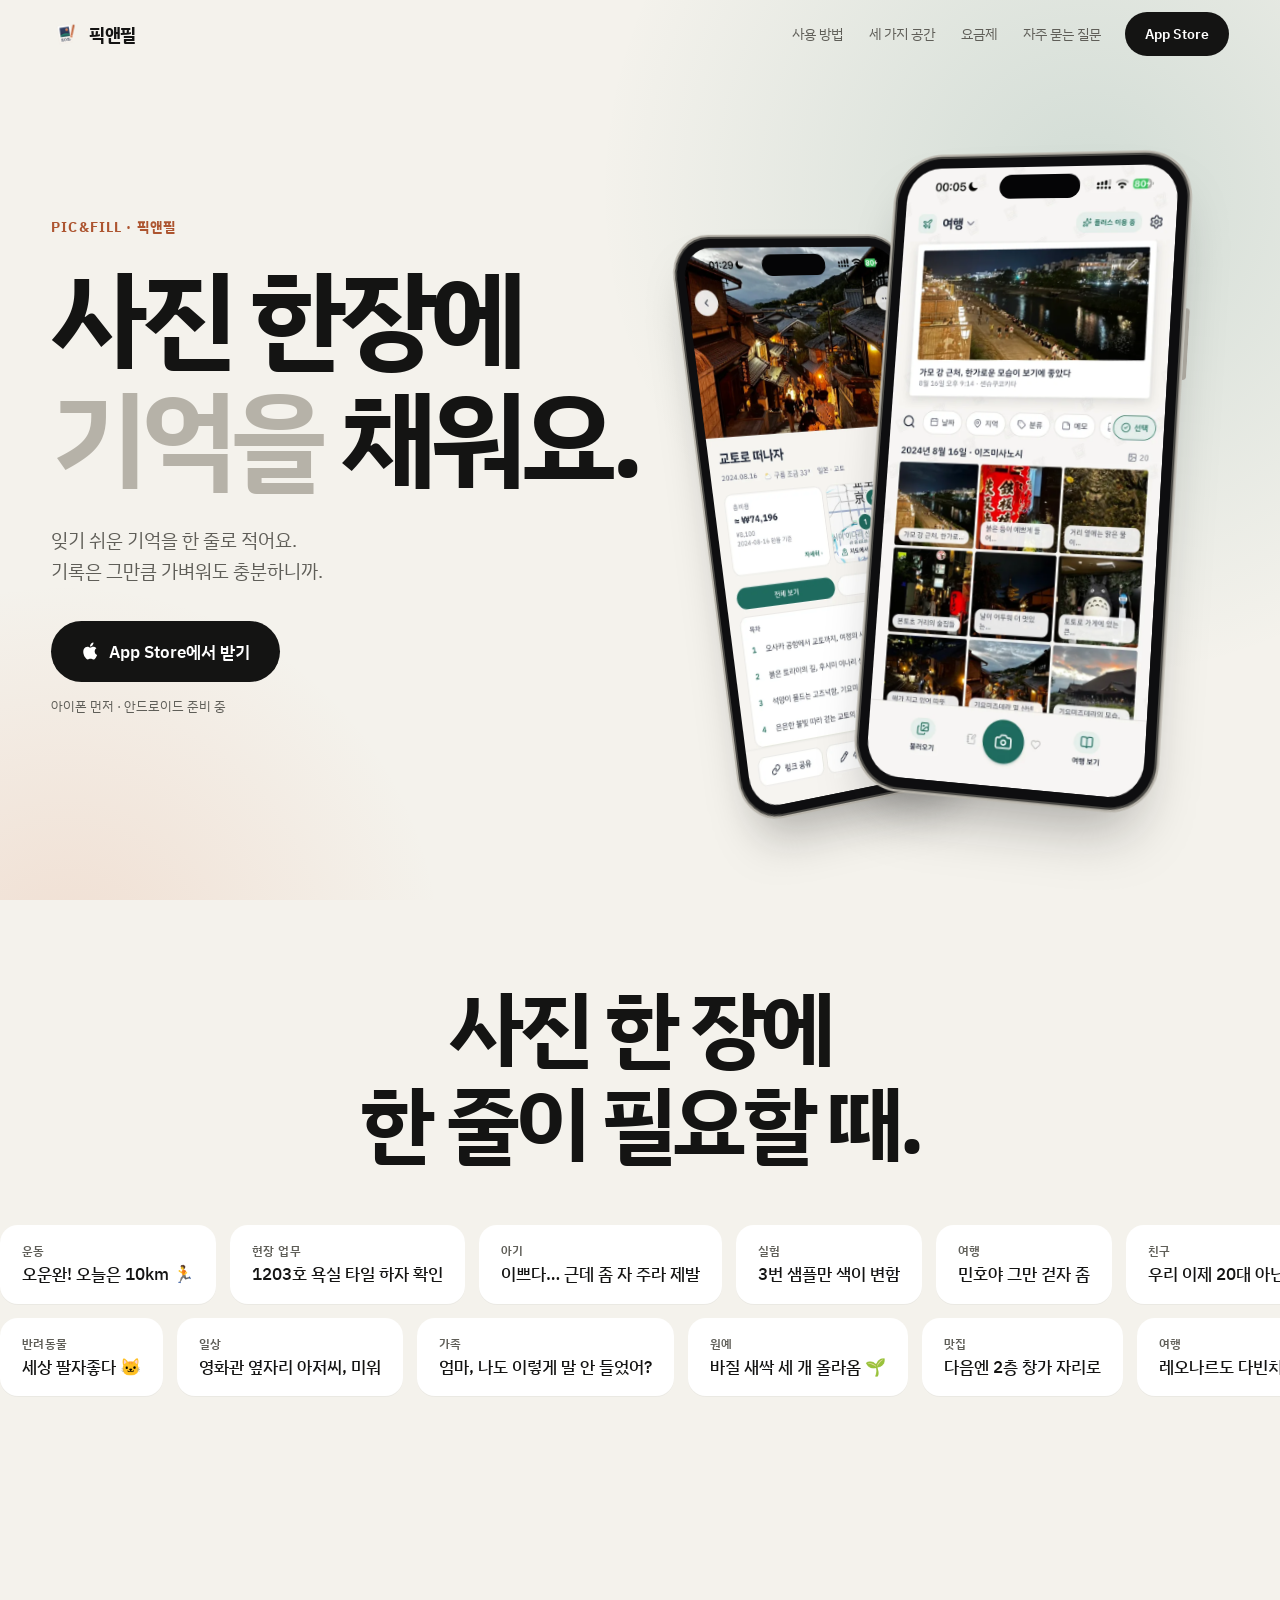
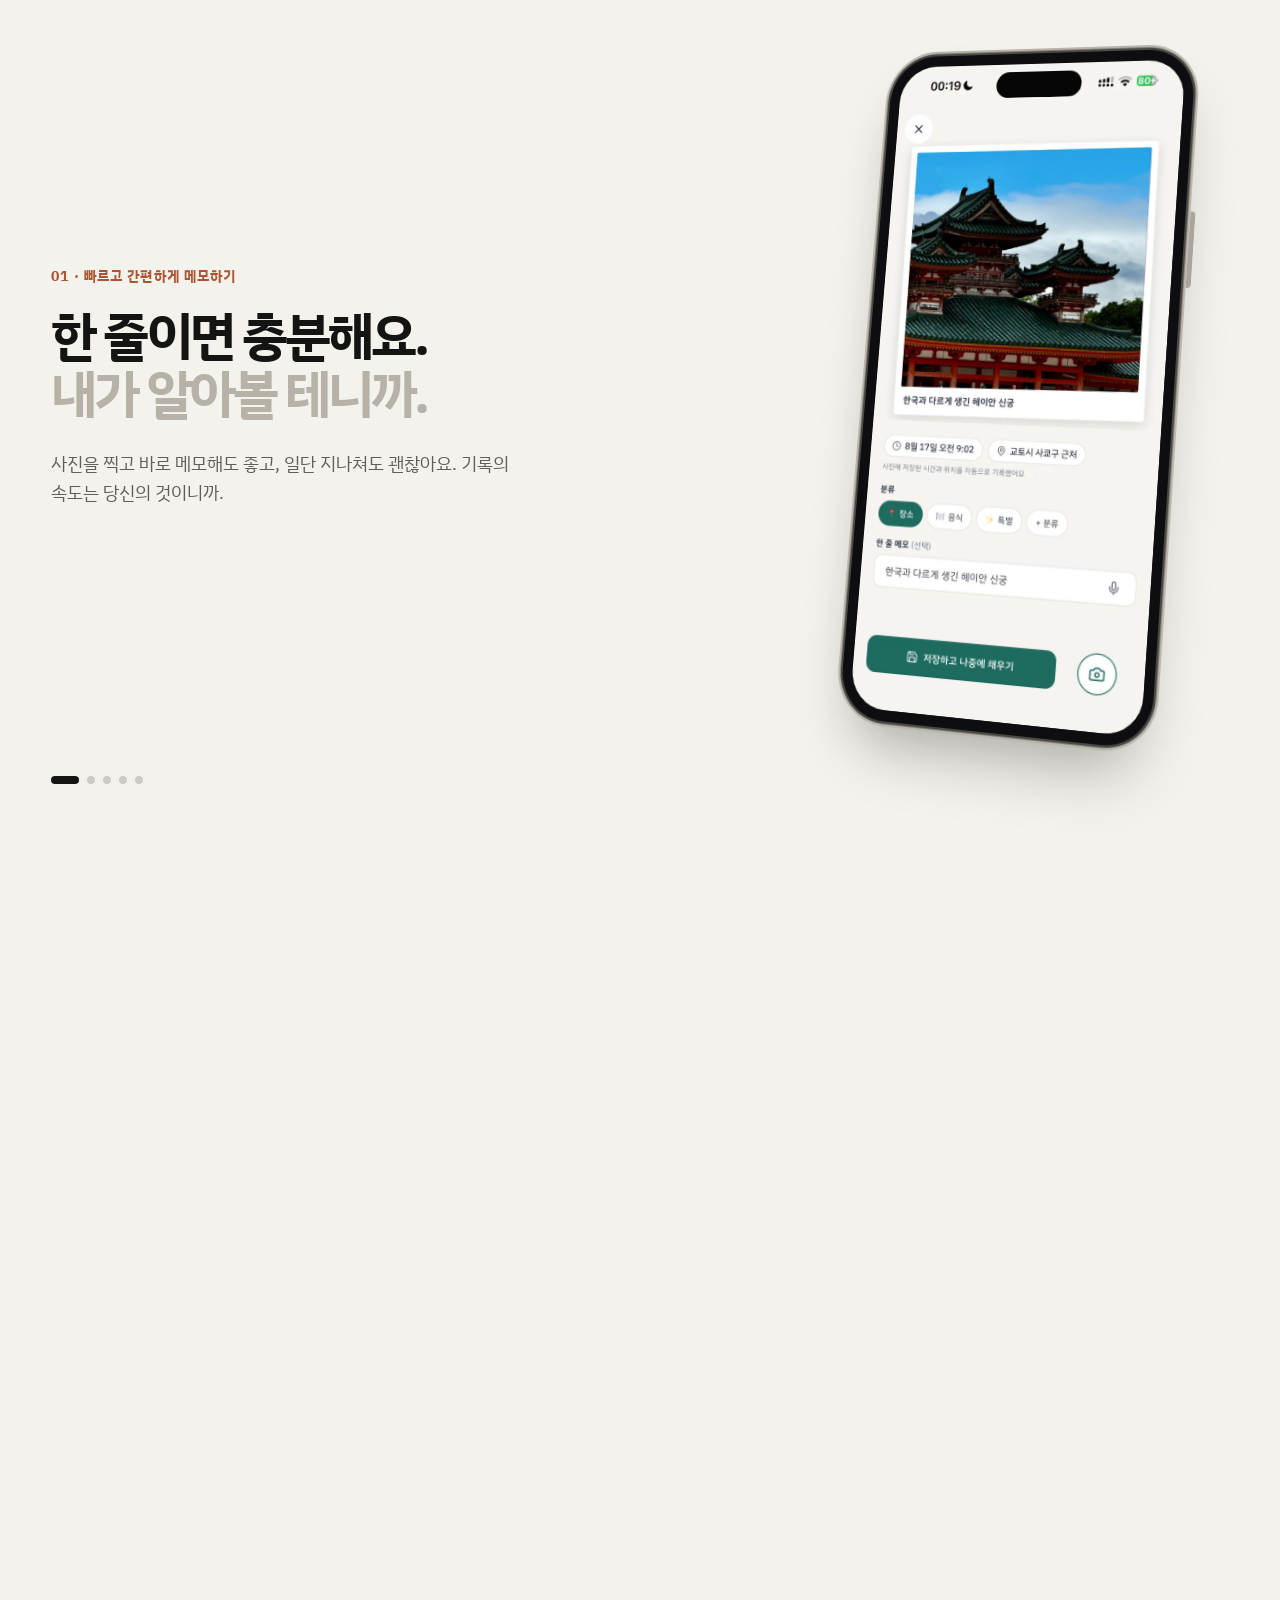
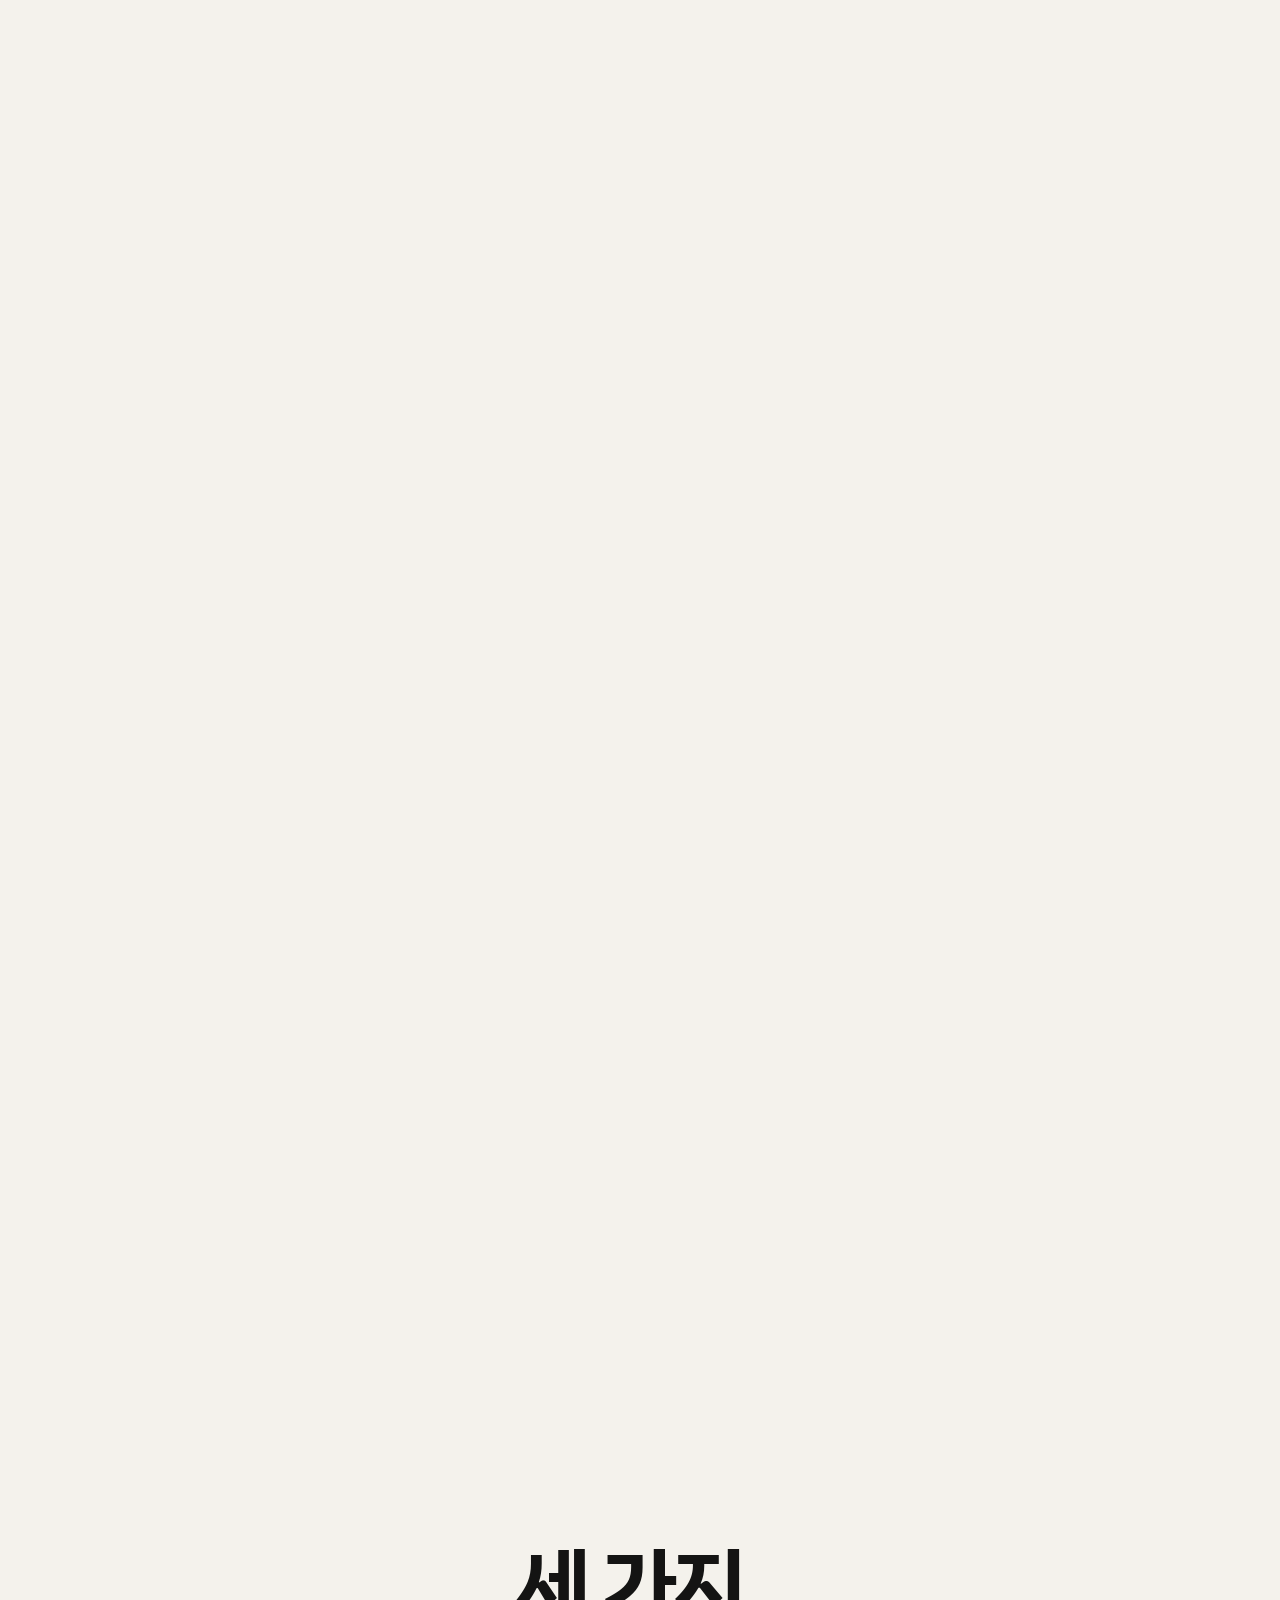
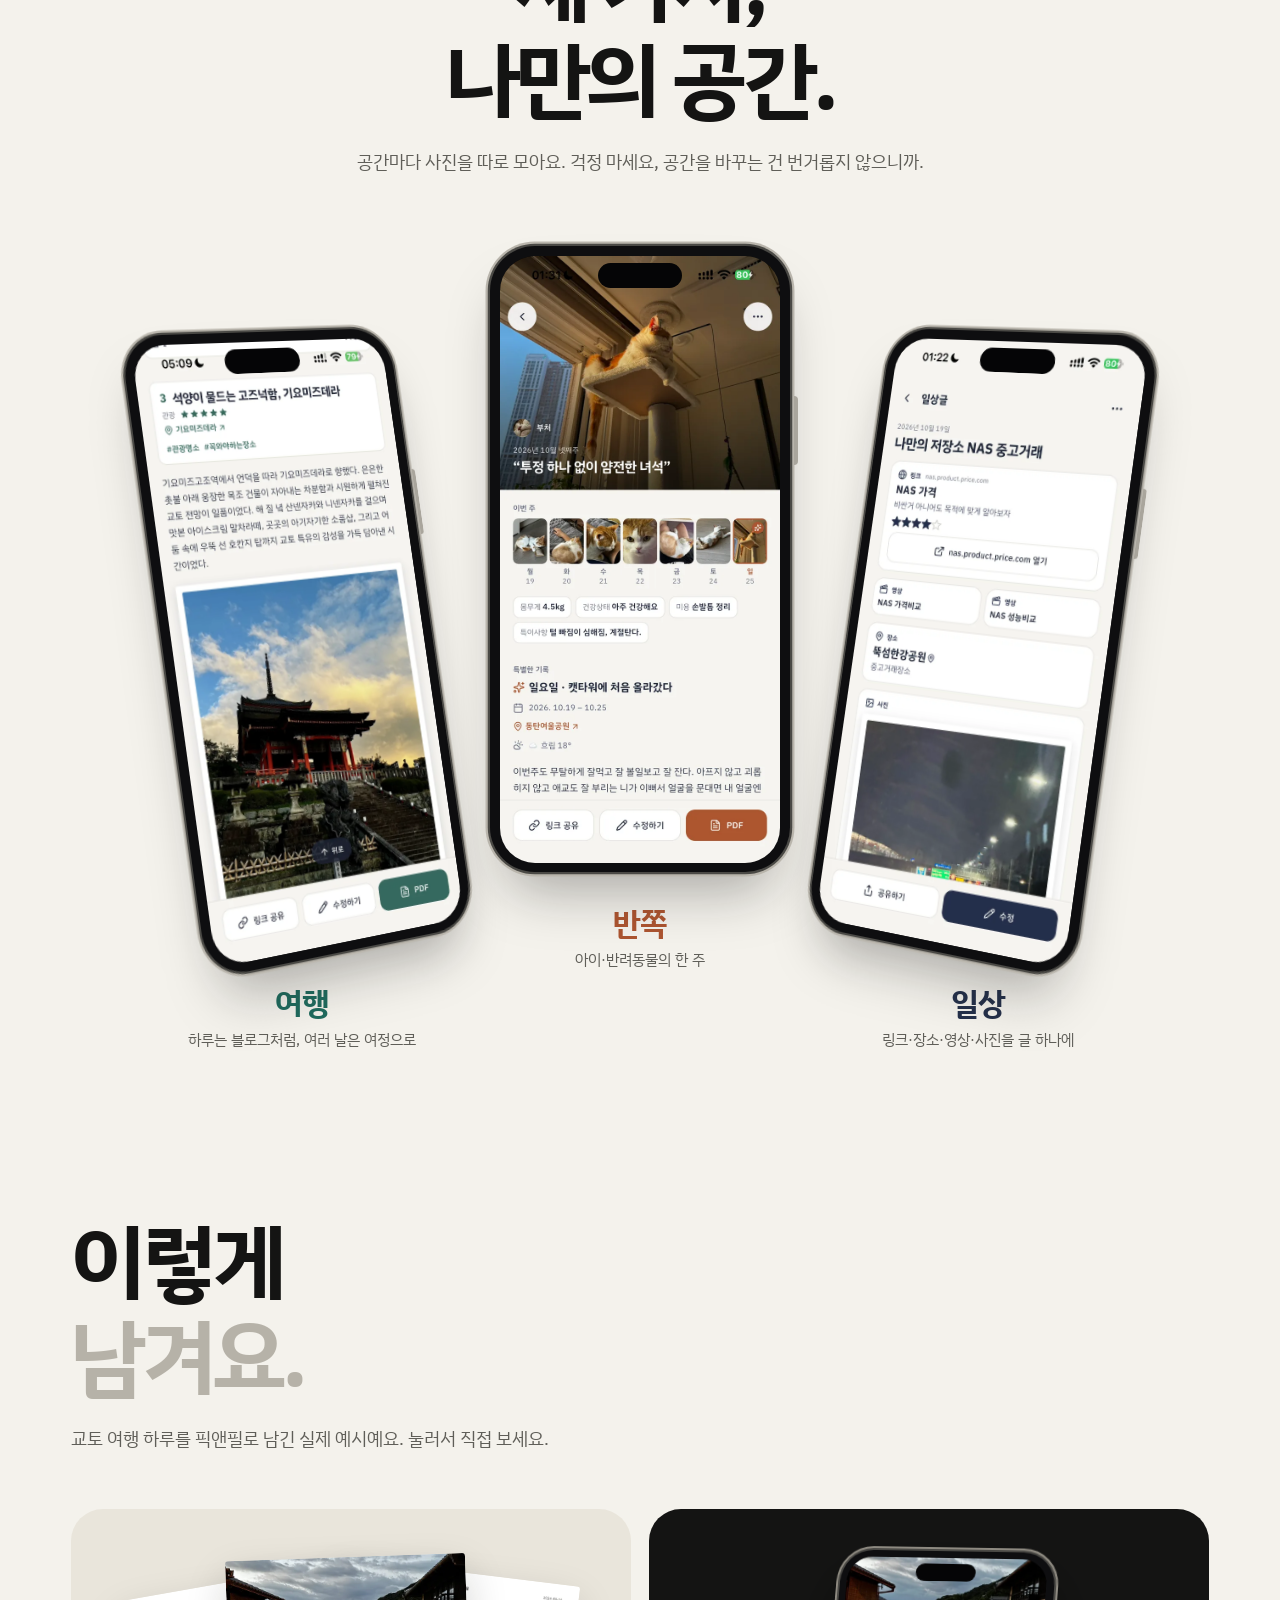
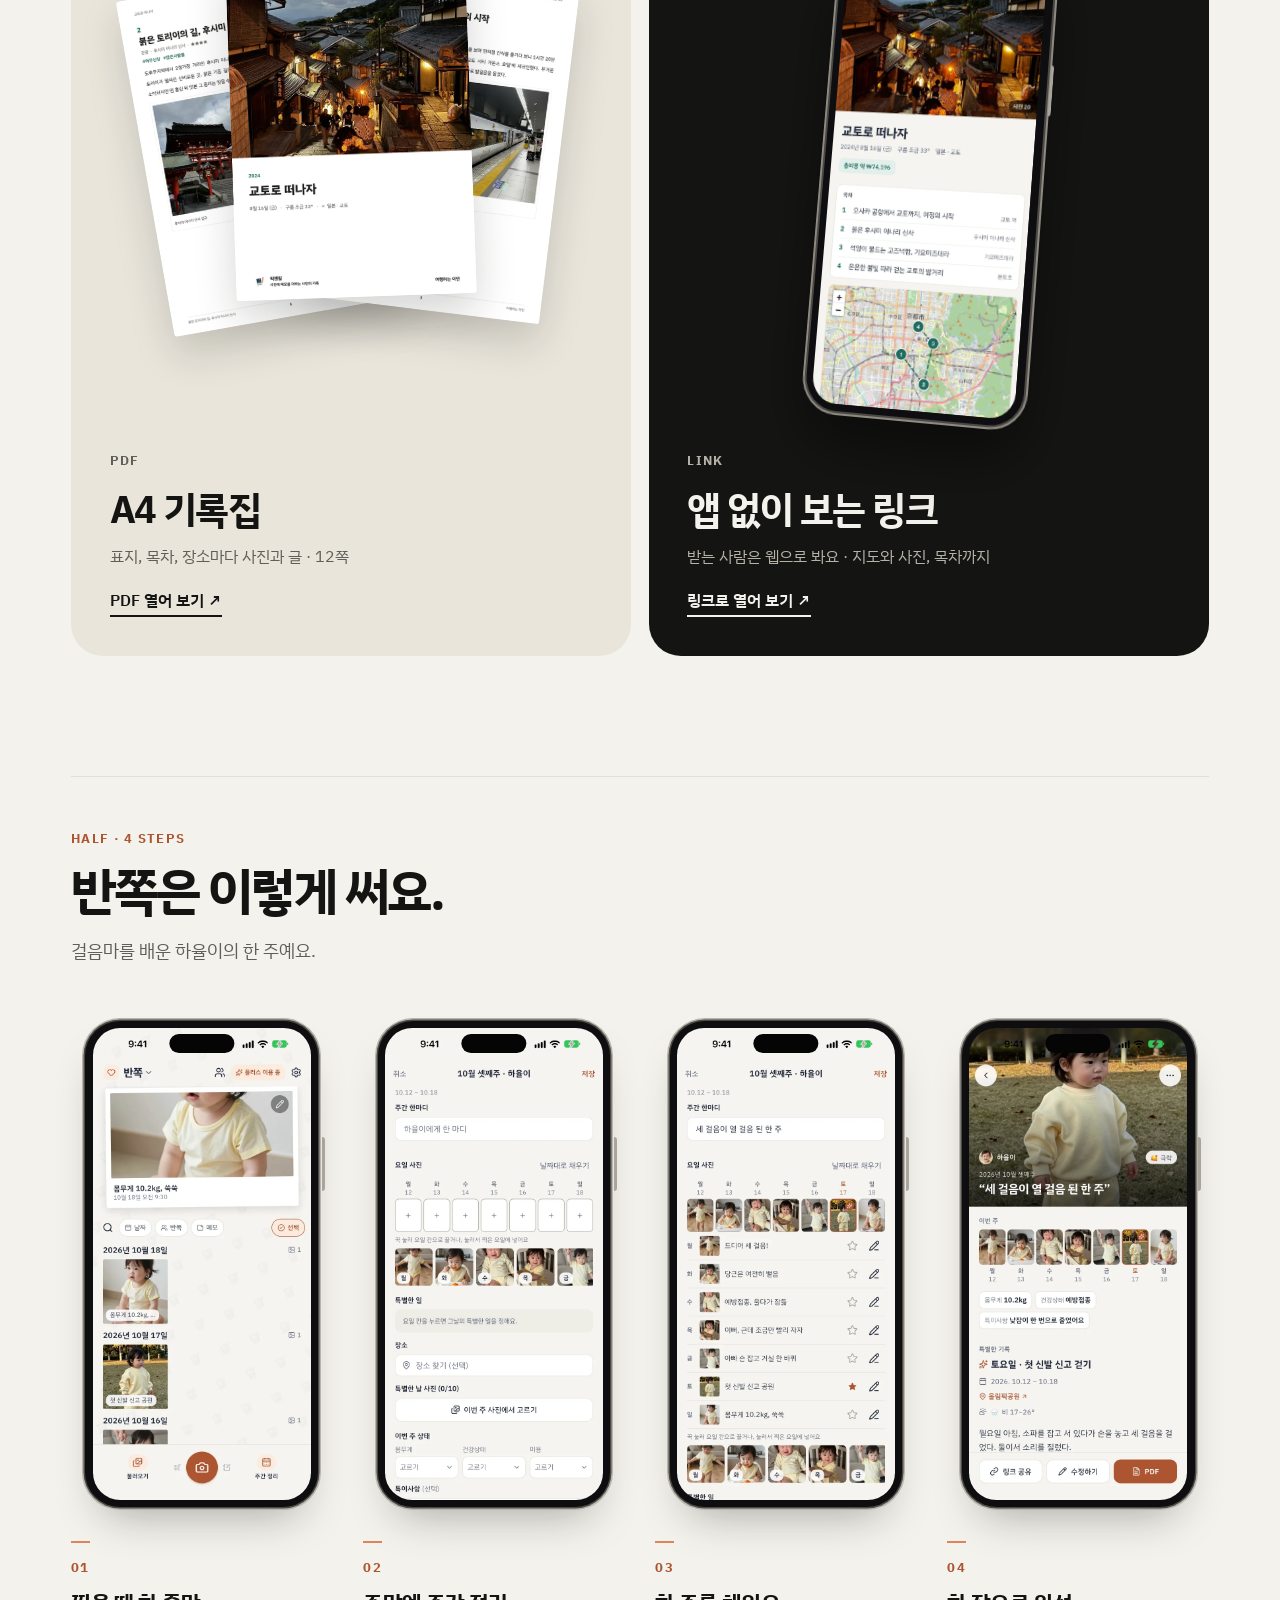
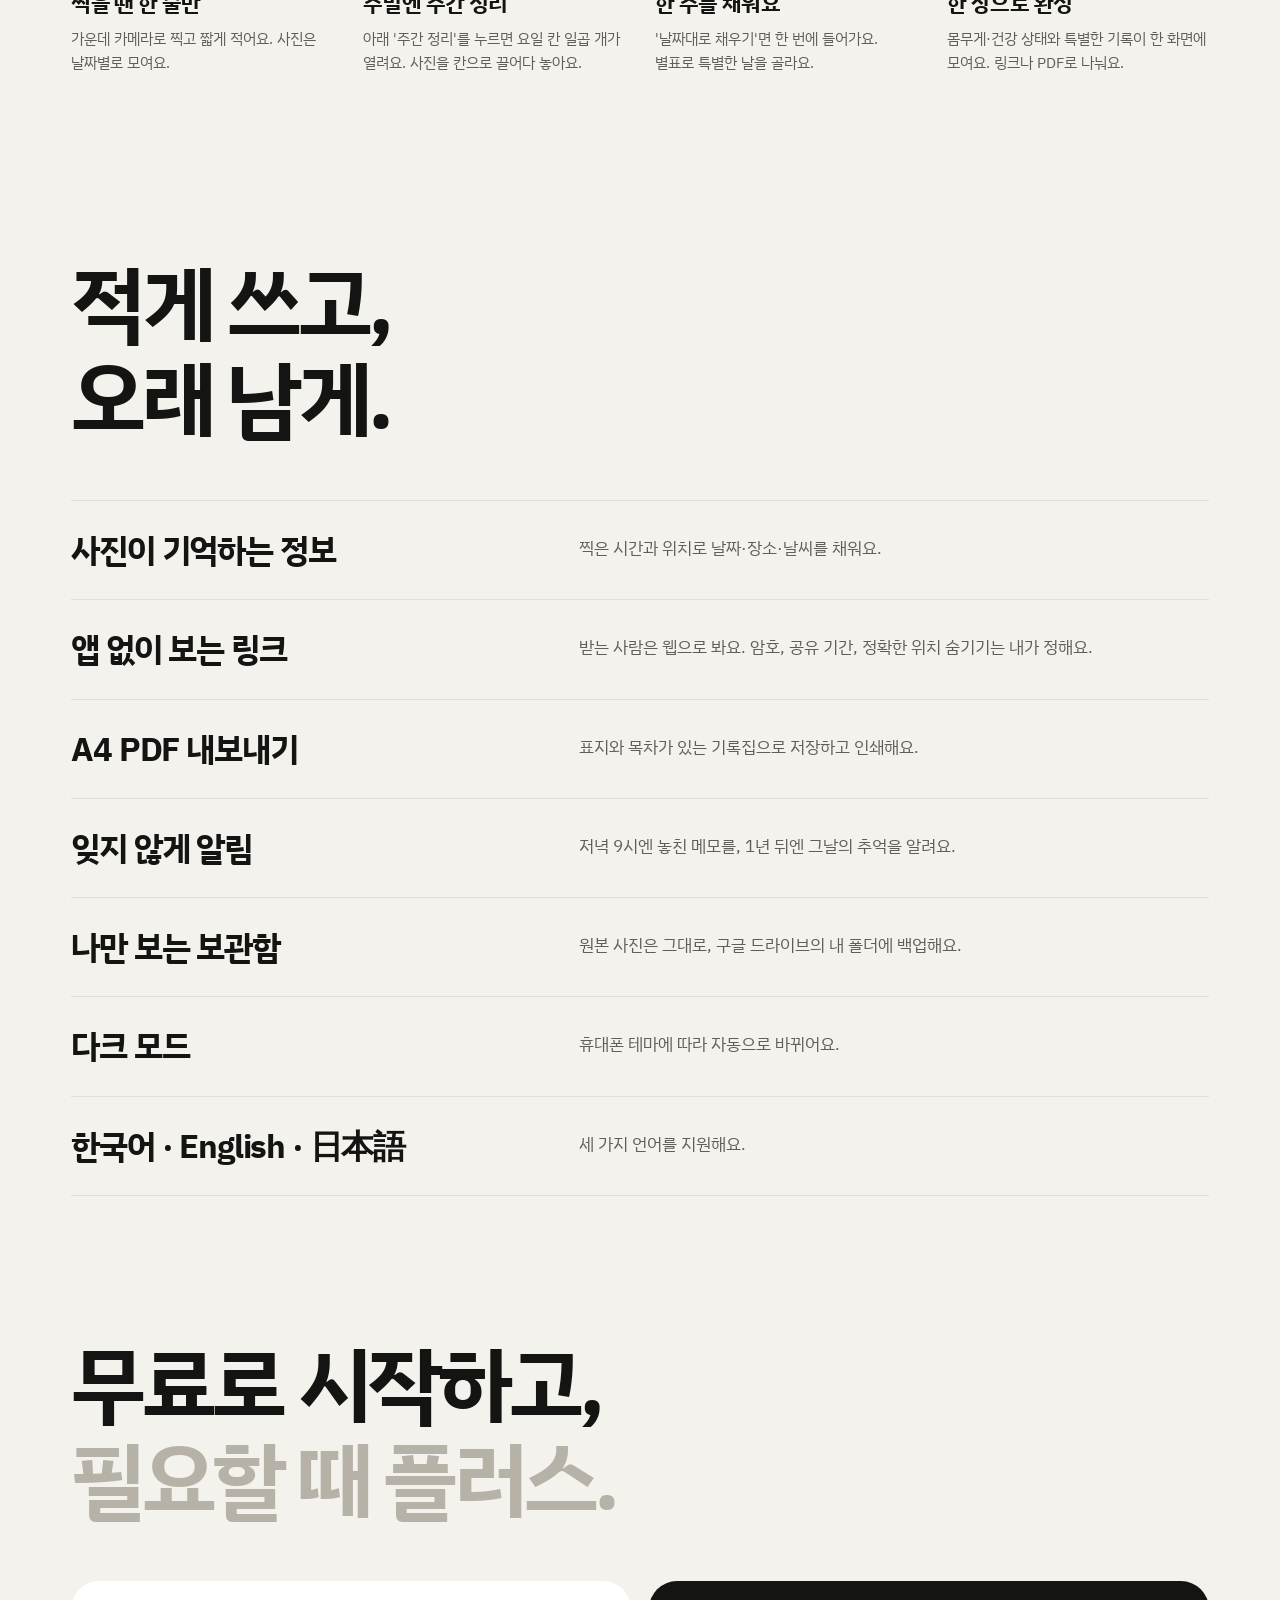
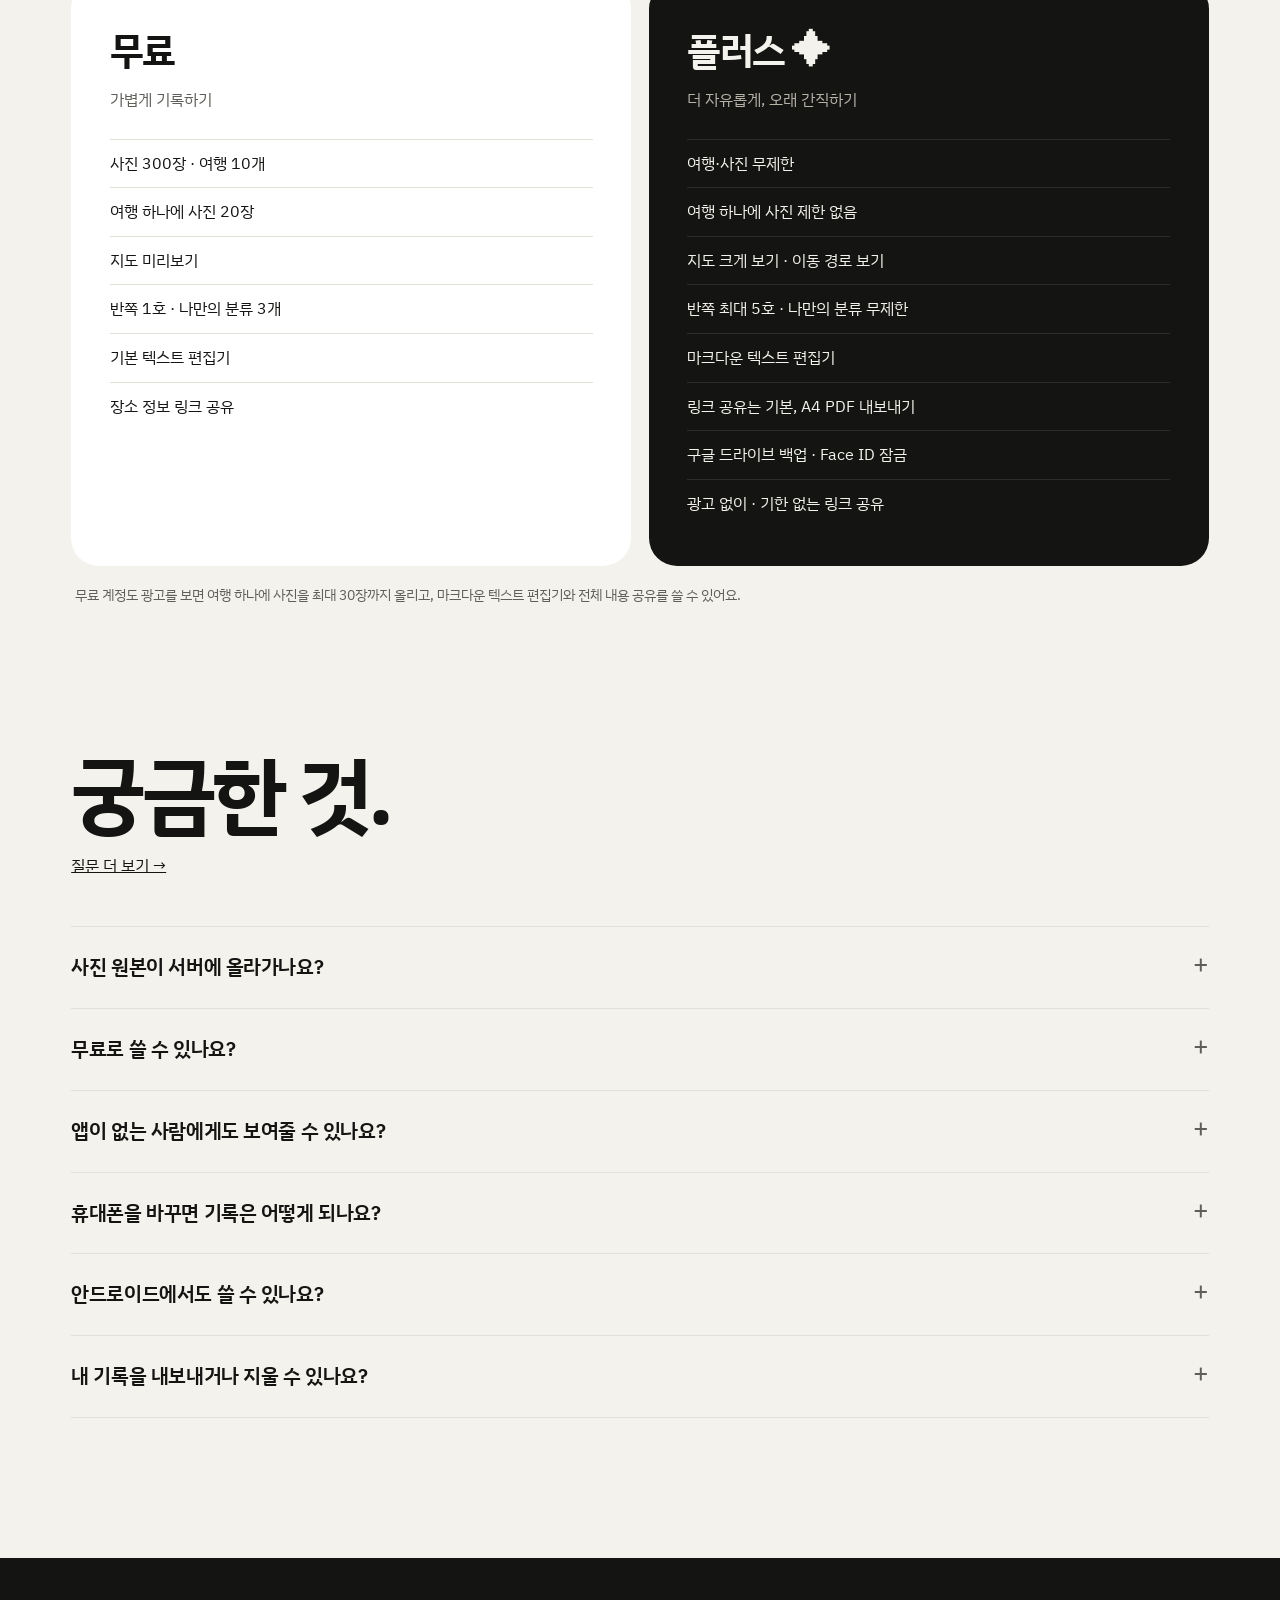
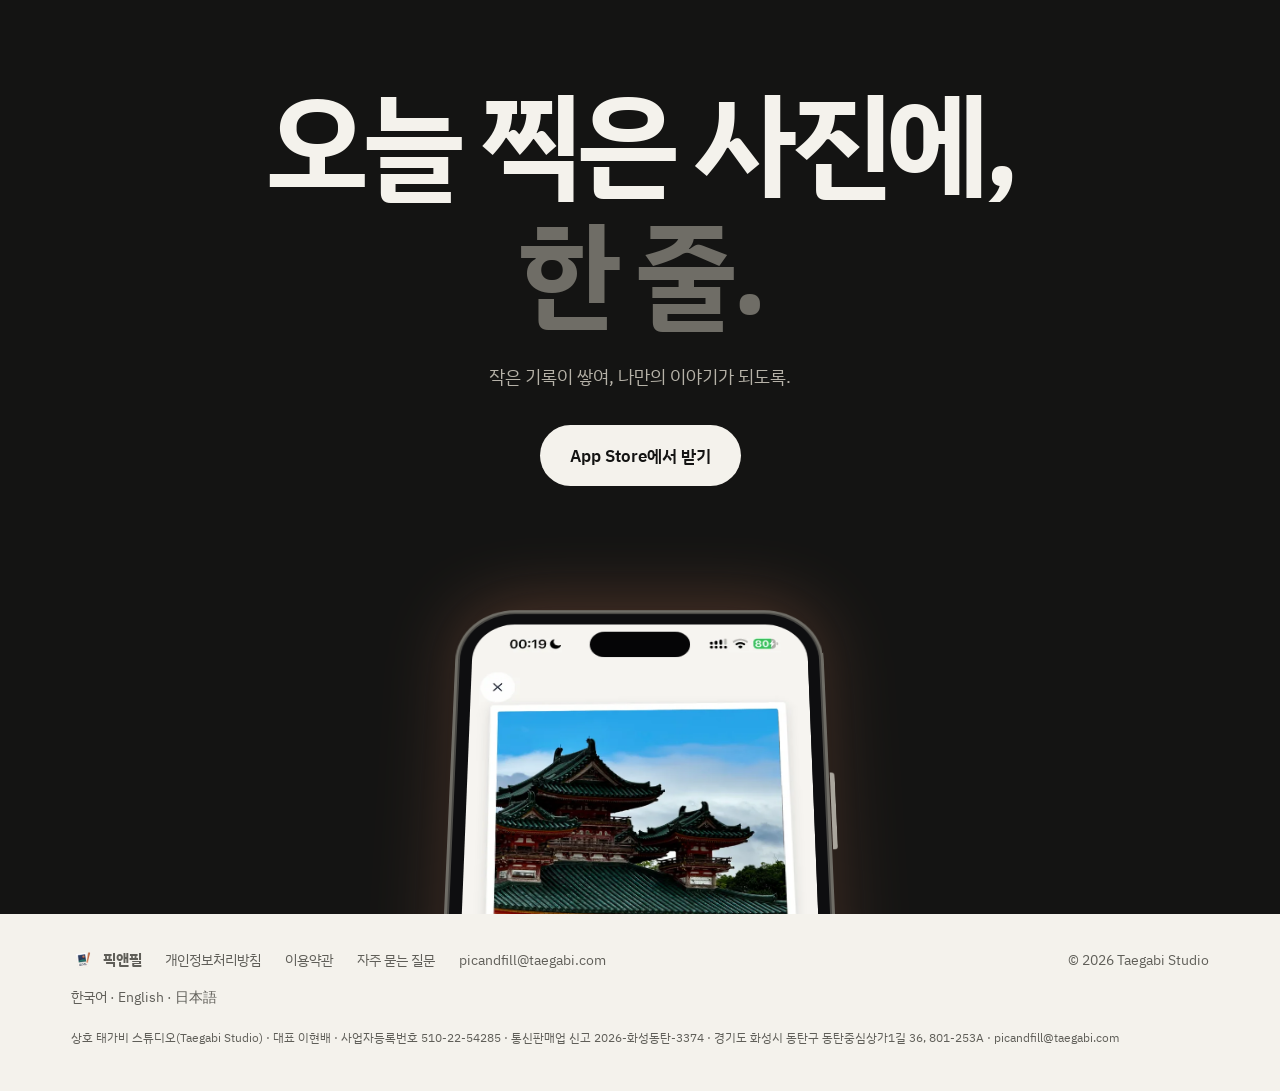
==== index.html @ 38a5a756 "영어·일본어 홈과 FAQ, 언어 링크·hreflang, 일본어 줄바꿈 Co-Authored-By: Claude Opus 5.5 <noreply@anthropic.com>" ====
<!doctype html>
<html lang="ko">
<head>
  <meta charset="utf-8">
  <meta name="viewport" content="width=device-width, initial-scale=1">
  <title>픽앤필 - 사진 한장에 기억을 채우는 나만의 기록 앱</title>
  <meta name="description" content="잊기 쉬운 기억을 사진에 한 줄로 적어요. 여행·반쪽(아이·반려동물)·일상을 나만의 기록 보관함에 남기고 링크와 A4 PDF로 간직해요.">
  <link rel="canonical" href="https://picandfill.taegabi.com/">
  <link rel="alternate" hreflang="ko" href="https://picandfill.taegabi.com/">
  <link rel="alternate" hreflang="en" href="https://picandfill.taegabi.com/en/">
  <link rel="alternate" hreflang="ja" href="https://picandfill.taegabi.com/ja/">
  <link rel="alternate" hreflang="x-default" href="https://picandfill.taegabi.com/en/">
  <meta name="theme-color" content="#F4F2EC">
  <link rel="icon" type="image/png" href="assets/favicon.png">
  <link rel="apple-touch-icon" href="assets/apple-touch-icon.png">

  <!-- 카톡·SNS 공유 미리보기 -->
  <meta property="og:type" content="website">
  <meta property="og:site_name" content="픽앤필">
  <meta property="og:title" content="픽앤필 - 사진 한장에 기억을 채워요">
  <meta property="og:description" content="찍는 순간엔 한 줄, 여유 있을 때 채우는 나만의 사진 기록. 여행·반쪽·일상.">
  <meta property="og:url" content="https://picandfill.taegabi.com/">
  <meta property="og:image" content="https://picandfill.taegabi.com/assets/og.png">
  <meta property="og:image:width" content="1200">
  <meta property="og:image:height" content="630">
  <meta property="og:locale" content="ko_KR">
  <meta name="twitter:card" content="summary_large_image">

  <!-- 검색 소유 확인: Search Console·네이버 서치어드바이저에서 받은 값을 넣기 (README) -->
  <meta name="google-site-verification" content="Ql5kyr4ozuxeErwRc7WvmPHNC5r3dr23PmSvFZq5_00">
  <meta name="naver-site-verification" content="de17ffb07bc1ba6bfb6c66cea876c9b3a91983f7">

  <link rel="preconnect" href="https://fonts.googleapis.com">
  <link rel="preconnect" href="https://fonts.gstatic.com" crossorigin>
  <link href="https://fonts.googleapis.com/css2?family=IBM+Plex+Sans+KR:wght@400;500;600;700&display=swap" rel="stylesheet">
  <link rel="stylesheet" href="assets/site.css">

  <!-- 검색 결과에 앱 정보·자주 묻는 질문이 보이도록 -->
  <script type="application/ld+json">
  {
    "@context": "https://schema.org",
    "@type": "MobileApplication",
    "name": "픽앤필",
    "alternateName": "Pic&Fill",
    "operatingSystem": "iOS",
    "applicationCategory": "LifestyleApplication",
    "description": "사진을 찍는 순간엔 한 줄만 남기고, 여유 있을 때 사진의 시간·위치로 기록을 채우는 개인 기록 앱.",
    "url": "https://picandfill.taegabi.com/",
    "image": "https://picandfill.taegabi.com/assets/app-icon.png",
    "inLanguage": ["ko", "en", "ja"],
    "offers": { "@type": "Offer", "price": "0", "priceCurrency": "KRW" }
  }
  </script>
  <script type="application/ld+json">
  {
    "@context": "https://schema.org",
    "@type": "FAQPage",
    "mainEntity": [
      { "@type": "Question", "name": "사진 원본이 서버에 올라가나요?", "acceptedAnswer": { "@type": "Answer", "text": "아니요. 원본은 내 휴대폰 사진첩에 그대로 있고, 앱은 사진을 가리키는 정보와 기록만 저장해요. 링크로 공유할 때만 공유용 작은 사진을 올리고, 공유를 멈추면 지워요." } },
      { "@type": "Question", "name": "무료로 쓸 수 있나요?", "acceptedAnswer": { "@type": "Answer", "text": "네. 사진 300장, 여행 10개까지 무료로 기록하고 링크로 나눌 수 있어요. 더 많이 남기거나 PDF 기록집, 구글 드라이브 백업이 필요하면 플러스를 쓰면 돼요." } },
      { "@type": "Question", "name": "앱이 없는 사람에게도 보여줄 수 있나요?", "acceptedAnswer": { "@type": "Answer", "text": "네. 링크를 받은 사람은 앱 없이 웹 브라우저로 봐요. 암호를 걸거나 정확한 위치를 숨길 수 있어요." } },
      { "@type": "Question", "name": "안드로이드에서도 쓸 수 있나요?", "acceptedAnswer": { "@type": "Answer", "text": "아이폰에 먼저 나오고, 안드로이드는 준비 중이에요." } }
    ]
  }
  </script>
</head>
<body>

<header class="top" id="top">
  <div class="wrap">
    <a class="brand" href="./" aria-label="픽앤필 처음으로"><img src="assets/logo.png" alt="" width="30" height="30">픽앤필</a>
    <nav aria-label="페이지 안 이동">
      <a href="#story">사용 방법</a>
      <a href="#spaces">세 가지 공간</a>
      <a href="#plans">요금제</a>
      <a href="#faq">자주 묻는 질문</a>
    </nav>
    <a class="btn" data-appstore data-track="appstore_header" href="#"><span class="label">App Store</span></a>
  </div>
</header>

<main>
  <!-- 첫 화면: 큰 제목 + 정면·사선 아이폰 -->
  <section class="hero">
    <div>
      <p class="kicker reveal">PIC&amp;FILL · 픽앤필</p>
      <h1 class="reveal d1">사진 한장에<br><span class="soft">기억을</span> 채워요.</h1>
      <p class="lead reveal d2">잊기 쉬운 기억을 한 줄로 적어요.<br>기록은 그만큼 가벼워도 충분하니까.</p>
      <div class="reveal d3">
        <a class="btn big" data-appstore data-track="appstore_hero" href="#">
          <svg viewBox="0 0 24 24" aria-hidden="true"><path d="M16.4 12.6c0-2.5 2-3.7 2.1-3.8-1.2-1.7-3-1.9-3.6-2-1.5-.2-3 .9-3.8.9-.8 0-2-.9-3.3-.9-1.7 0-3.3 1-4.2 2.6-1.8 3.1-.5 7.7 1.3 10.2.9 1.2 1.9 2.6 3.2 2.6 1.3-.1 1.8-.8 3.3-.8 1.6 0 2 .8 3.4.8 1.4 0 2.3-1.3 3.1-2.5 1-1.4 1.4-2.8 1.4-2.9 0 0-2.8-1.1-2.9-4.2zM13.9 5.1c.7-.9 1.2-2 1-3.2-1 0-2.3.7-3 1.6-.7.8-1.2 2-1.1 3.1 1.2.1 2.3-.6 3.1-1.5z"/></svg>
          <span class="label">App Store에서 받기</span>
        </a>
        <p class="note">아이폰 먼저 · 안드로이드 준비 중</p>
      </div>
    </div>
    <div class="hero-phones" data-parallax>
      <div class="iphone tilt back reveal d2"><div class="screen"><img src="assets/screens/03.webp" alt="저장한 여행 화면: 교토 골목 사진, 날짜·날씨, 번호 핀 지도와 목차" width="660" height="1430"></div></div>
      <div class="iphone tilt front reveal d1" style="--ry:-18deg;--rx:6deg;--rz:2deg"><div class="screen"><img src="assets/screens/01.webp" alt="여행 홈 화면: 메모가 달린 교토 사진 목록" width="660" height="1430"></div></div>
    </div>
  </section>

  <!-- 이런 순간 -->
  <section class="moments" aria-label="사용 예시">
    <h2 class="display reveal">사진 한 장에<br>한 줄이 필요할 때.</h2>
    <div class="track">
      <div class="memo"><small>운동</small>오운완! 오늘은 10km 🏃</div>
      <div class="memo"><small>현장 업무</small>1203호 욕실 타일 하자 확인</div>
      <div class="memo"><small>아기</small>이쁘다… 근데 좀 자 주라 제발</div>
      <div class="memo"><small>실험</small>3번 샘플만 색이 변함</div>
      <div class="memo"><small>여행</small>민호야 그만 걷자 좀</div>
      <div class="memo"><small>친구</small>우리 이제 20대 아닌 거 알지?</div>
      <div class="memo"><small>운동</small>오운완! 오늘은 10km 🏃</div>
      <div class="memo"><small>현장 업무</small>1203호 욕실 타일 하자 확인</div>
      <div class="memo"><small>아기</small>이쁘다… 근데 좀 자 주라 제발</div>
      <div class="memo"><small>실험</small>3번 샘플만 색이 변함</div>
      <div class="memo"><small>여행</small>민호야 그만 걷자 좀</div>
      <div class="memo"><small>친구</small>우리 이제 20대 아닌 거 알지?</div>
    </div>
    <div class="track rev">
      <div class="memo"><small>반려동물</small>세상 팔자좋다 🐱</div>
      <div class="memo"><small>일상</small>영화관 옆자리 아저씨, 미워</div>
      <div class="memo"><small>가족</small>엄마, 나도 이렇게 말 안 들었어?</div>
      <div class="memo"><small>원예</small>바질 새싹 세 개 올라옴 🌱</div>
      <div class="memo"><small>맛집</small>다음엔 2층 창가 자리로</div>
      <div class="memo"><small>여행</small>레오나르도 다빈치의 암굴의 성모</div>
      <div class="memo"><small>일상</small>야밤에 이걸 먹는 날 용서하지 마</div>
      <div class="memo"><small>반려동물</small>세상 팔자좋다 🐱</div>
      <div class="memo"><small>일상</small>영화관 옆자리 아저씨, 미워</div>
      <div class="memo"><small>가족</small>엄마, 나도 이렇게 말 안 들었어?</div>
      <div class="memo"><small>원예</small>바질 새싹 세 개 올라옴 🌱</div>
      <div class="memo"><small>맛집</small>다음엔 2층 창가 자리로</div>
      <div class="memo"><small>여행</small>레오나르도 다빈치의 암굴의 성모</div>
      <div class="memo"><small>일상</small>야밤에 이걸 먹는 날 용서하지 마</div>
    </div>
  </section>

  <!-- 스크롤하면 아이폰 속 화면이 바뀜 -->
  <section class="story" id="story" aria-label="픽앤필 사용 흐름">
    <div class="story-stage">
      <div class="story-text">
        <div class="story-step on" style="--accent:var(--peach-ink)"><span class="num">01 · 빠르고 간편하게 메모하기</span><h2 class="display">한 줄이면 충분해요.<br><span class="soft">내가 알아볼 테니까.</span></h2><p>사진을 찍고 바로 메모해도 좋고, 일단 지나쳐도 괜찮아요. 기록의 속도는 당신의 것이니까.</p></div>
        <div class="story-step" style="--accent:var(--travel)"><span class="num">02 · 사진을 기록으로</span><h2 class="display">사진을 찍는 이유는<br><span class="soft">사진 안에 없으니까.</span></h2><p>사진들을 모아 나만의 여행을 만들 수 있어요. 그 여행이 모여 여정이 될 수 있어요.</p></div>
        <div class="story-step" style="--accent:var(--peach-ink)"><span class="num">03 · 나의 반쪽</span><h2 class="display">다시 보고 싶은 건<br><span class="soft">대단한 날만이 아니니까.</span></h2><p>나의 반쪽과 함께하는 순간과 나의 감정을 한 주에 한 장으로 정리해요. 매일 쓰는 건 나도 힘드니까.</p></div>
        <div class="story-step" style="--accent:var(--navy)"><span class="num">04 · 평범한 게 일상</span><h2 class="display">메모가 필요할 때,<br><span class="soft">잠깐 있다 갈게요.</span></h2><p>거창할 거 있나요. 사진에 메모가 필요한 순간에 써요. 그래도 쓸 만한 기능은 다 있어요.</p></div>
        <div class="story-step" style="--accent:var(--gold)"><span class="num">05 · 남기기</span><h2 class="display">오프라인 기록집,<br><span class="soft">보관은 아날로그가 좋아요.</span></h2><p>정성스럽게 만든 나만의 기록을 A4 PDF로 받을 수 있어요. 물론 링크로 나누는 것도 돼요.</p></div>
      </div>
      <div class="story-phone">
        <div class="iphone tilt" data-story-phone style="--ry:-14deg;--rx:5deg;--rz:2deg">
          <div class="screen">
            <img class="on" src="assets/screens/02.webp" alt="사진을 찍은 직후 한 줄 메모를 쓰는 화면" width="660" height="1430">
            <img src="assets/screens/03.webp" alt="" width="660" height="1430" loading="lazy">
            <img src="assets/screens/04.webp" alt="반쪽 주간 정리 화면: 고양이 사진 일곱 장" width="660" height="1430" loading="lazy">
            <img src="assets/screens/05.webp" alt="일상글 화면: 링크·영상·장소·사진을 모은 글" width="660" height="1430" loading="lazy">
            <img src="assets/screens/06.webp" alt="PDF로 남기기 화면: 표지와 목차" width="660" height="1430" loading="lazy">
          </div>
        </div>
      </div>
      <div class="story-dots" aria-hidden="true"><i class="on"></i><i></i><i></i><i></i><i></i></div>
    </div>
  </section>

  <!-- 세 공간 -->
  <section class="spaces" id="spaces">
    <div class="head">
      <h2 class="display reveal">세 가지,<br>나만의 공간.</h2>
      <p class="reveal d1">공간마다 사진을 따로 모아요. 걱정 마세요, 공간을 바꾸는 건 번거롭지 않으니까.</p>
    </div>
    <div class="fan">
      <figure class="f1 reveal"><div class="iphone tilt"><div class="screen"><img src="assets/screens/travel.webp" alt="여행 공간: 기요미즈데라 채우기와 사진" width="660" height="1430" loading="lazy"></div></div>
        <figcaption><b class="dot-travel">여행</b><span>하루는 블로그처럼, 여러 날은 여정으로</span></figcaption></figure>
      <figure class="f2 reveal d1"><div class="iphone tilt"><div class="screen"><img src="assets/screens/04.webp" alt="반쪽 공간 주간 정리" width="660" height="1430" loading="lazy"></div></div>
        <figcaption><b class="dot-half">반쪽</b><span>아이·반려동물의 한 주</span></figcaption></figure>
      <figure class="f3 reveal d2"><div class="iphone tilt"><div class="screen"><img src="assets/screens/05.webp" alt="일상 공간 일상글" width="660" height="1430" loading="lazy"></div></div>
        <figcaption><b class="dot-daily">일상</b><span>링크·장소·영상·사진을 글 하나에</span></figcaption></figure>
    </div>
  </section>

  <!-- 이렇게 남겨요: 실제 여행 하나를 PDF와 링크로 (샘플 링크는 지우지 말 것: 앱 CLAUDE.md 출시 전 체크리스트) -->
  <section class="samples" id="samples">
    <div class="wrap">
      <h2 class="display reveal">이렇게<br><span class="soft">남겨요.</span></h2>
      <p class="samples-lead reveal d1">교토 여행 하루를 픽앤필로 남긴 실제 예시예요. 눌러서 직접 보세요.</p>
      <div class="sample-grid">
        <a class="sample-card reveal" href="assets/sample/picandfill-kyoto.pdf" target="_blank" rel="noopener" data-track="sample_pdf">
          <div class="paper-stack" aria-hidden="true">
            <img class="p3" src="assets/sample/pdf5.webp" alt="" width="600" height="849" loading="lazy">
            <img class="p2" src="assets/sample/pdf3.webp" alt="" width="600" height="849" loading="lazy">
            <img class="p1" src="assets/sample/pdf1.webp" alt="" width="600" height="849" loading="lazy">
          </div>
          <div class="sample-text"><span class="num">PDF</span><h3>A4 기록집</h3><p>표지, 목차, 장소마다 사진과 글 · 12쪽</p><span class="go">PDF 열어 보기 ↗</span></div>
        </a>
        <a class="sample-card dark reveal d1" href="https://picandfill.web.app/s/jlXsuRmwK4Yz7LydBmc1lw" target="_blank" rel="noopener" data-track="sample_link">
          <div class="sample-phone"><div class="iphone tilt"><div class="screen"><img src="assets/sample/link.webp" alt="공유 링크로 연 교토 여행 웹 페이지" width="660" height="1430" loading="lazy"></div></div></div>
          <div class="sample-text"><span class="num">LINK</span><h3>앱 없이 보는 링크</h3><p>받는 사람은 웹으로 봐요 · 지도와 사진, 목차까지</p><span class="go">링크로 열어 보기 ↗</span></div>
        </a>
      </div>

      <!-- 반쪽 한 주 따라 하기 (화면: picfill store/video/firststeps/out/screens) -->
      <div class="steps-head reveal">
        <span class="num dot-half">HALF · 4 STEPS</span>
        <h3>반쪽은 이렇게 써요.</h3>
        <p>걸음마를 배운 하율이의 한 주예요.</p>
      </div>
      <ol class="steps">
        <li class="reveal">
          <div class="iphone"><div class="screen"><img src="assets/half/01.webp" alt="반쪽 홈: 날짜별로 모인 사진과 한 줄 메모" width="660" height="1434" loading="lazy"></div></div>
          <span class="step-no">01</span><h4>찍을 땐 한 줄만</h4>
          <p>가운데 카메라로 찍고 짧게 적어요. 사진은 날짜별로 모여요.</p>
        </li>
        <li class="reveal d1">
          <div class="iphone"><div class="screen"><img src="assets/half/02.webp" alt="주간 정리 쓰기: 비어 있는 요일 칸 일곱 개" width="660" height="1434" loading="lazy"></div></div>
          <span class="step-no">02</span><h4>주말엔 주간 정리</h4>
          <p>아래 '주간 정리'를 누르면 요일 칸 일곱 개가 열려요. 사진을 칸으로 끌어다 놓아요.</p>
        </li>
        <li class="reveal d2">
          <div class="iphone"><div class="screen"><img src="assets/half/03.webp" alt="요일마다 사진과 메모가 채워진 주간 정리" width="660" height="1434" loading="lazy"></div></div>
          <span class="step-no">03</span><h4>한 주를 채워요</h4>
          <p>'날짜대로 채우기'면 한 번에 들어가요. 별표로 특별한 날을 골라요.</p>
        </li>
        <li class="reveal d3">
          <div class="iphone"><div class="screen"><img src="assets/half/04.webp" alt="완성된 한 주: 요일 사진, 몸무게, 특별한 기록" width="660" height="1434" loading="lazy"></div></div>
          <span class="step-no">04</span><h4>한 장으로 완성</h4>
          <p>몸무게·건강 상태와 특별한 기록이 한 화면에 모여요. 링크나 PDF로 나눠요.</p>
        </li>
      </ol>
    </div>
  </section>

  <!-- 기능 -->
  <section class="features" id="features">
    <div class="wrap">
      <h2 class="display reveal" style="margin-bottom:56px">적게 쓰고,<br>오래 남게.</h2>
      <div class="feature-list">
        <div class="feature-row reveal"><h3>사진이 기억하는 정보</h3><p>찍은 시간과 위치로 날짜·장소·날씨를 채워요.</p></div>
        <div class="feature-row reveal"><h3>앱 없이 보는 링크</h3><p>받는 사람은 웹으로 봐요. 암호, 공유 기간, 정확한 위치 숨기기는 내가 정해요.</p></div>
        <div class="feature-row reveal"><h3>A4 PDF 내보내기</h3><p>표지와 목차가 있는 기록집으로 저장하고 인쇄해요.</p></div>
        <div class="feature-row reveal"><h3>잊지 않게 알림</h3><p>저녁 9시엔 놓친 메모를, 1년 뒤엔 그날의 추억을 알려요.</p></div>
        <div class="feature-row reveal"><h3>나만 보는 보관함</h3><p>원본 사진은 그대로, 구글 드라이브의 내 폴더에 백업해요.</p></div>
        <div class="feature-row reveal"><h3>다크 모드</h3><p>휴대폰 테마에 따라 자동으로 바뀌어요.</p></div>
        <div class="feature-row reveal"><h3>한국어 · English · 日本語</h3><p>세 가지 언어를 지원해요.</p></div>
      </div>
    </div>
  </section>

  <!-- 요금제 -->
  <section class="plans" id="plans">
    <div class="wrap">
      <h2 class="display reveal">무료로 시작하고,<br><span style="color:#B6B2A8">필요할 때 플러스.</span></h2>
      <div class="plan-grid">
        <div class="plan reveal">
          <h3>무료</h3>
          <p class="tag">가볍게 기록하기</p>
          <ul>
            <li>사진 300장 · 여행 10개</li>
            <li>여행 하나에 사진 20장</li>
            <li>지도 미리보기</li>
            <li>반쪽 1호 · 나만의 분류 3개</li>
            <li>기본 텍스트 편집기</li>
            <li>장소 정보 링크 공유</li>
          </ul>
        </div>
        <div class="plan plus reveal d1">
          <h3>플러스 ✦</h3>
          <p class="tag">더 자유롭게, 오래 간직하기</p>
          <ul>
            <li>여행·사진 무제한</li>
            <li>여행 하나에 사진 제한 없음</li>
            <li>지도 크게 보기 · 이동 경로 보기</li>
            <li>반쪽 최대 5호 · 나만의 분류 무제한</li>
            <li>마크다운 텍스트 편집기</li>
            <li>링크 공유는 기본, A4 PDF 내보내기</li>
            <li>구글 드라이브 백업 · Face ID 잠금</li>
            <li>광고 없이 · 기한 없는 링크 공유</li>
          </ul>
        </div>
      </div>
      <p class="plan-note reveal">무료 계정도 광고를 보면 여행 하나에 사진을 최대 30장까지 올리고, 마크다운 텍스트 편집기와 전체 내용 공유를 쓸 수 있어요.</p>
    </div>
  </section>

  <!-- 자주 묻는 질문 -->
  <section class="faq" id="faq">
    <div class="wrap">
      <h2 class="display reveal">궁금한 것.</h2>
      <p class="reveal" style="margin:12px 0 0"><a href="faq">질문 더 보기 →</a></p>
      <details><summary>사진 원본이 서버에 올라가나요?</summary><p>아니요. 원본은 내 휴대폰 사진첩에 그대로 있고, 앱은 사진을 가리키는 정보와 기록만 저장해요. 링크로 공유할 때만 공유용 작은 사진을 올리고, 공유를 멈추면 지워요.</p></details>
      <details><summary>무료로 쓸 수 있나요?</summary><p>네. 사진 300장, 여행 10개까지 무료로 기록하고 링크로 나눌 수 있어요. 더 많이 남기거나 PDF 기록집, 구글 드라이브 백업이 필요하면 플러스를 쓰면 돼요.</p></details>
      <details><summary>앱이 없는 사람에게도 보여줄 수 있나요?</summary><p>네. 링크를 받은 사람은 앱 없이 웹 브라우저로 봐요. 암호를 걸거나 정확한 위치를 숨길 수 있어요.</p></details>
      <details><summary>휴대폰을 바꾸면 기록은 어떻게 되나요?</summary><p>전에 쓰던 구글 또는 Apple 계정으로 로그인하면 기록이 그대로 있어요. 플러스의 구글 드라이브 백업을 쓰면 새 휴대폰에서도 사진이 보여요.</p></details>
      <details><summary>안드로이드에서도 쓸 수 있나요?</summary><p>아이폰에 먼저 나오고, 안드로이드는 준비 중이에요.</p></details>
      <details><summary>내 기록을 내보내거나 지울 수 있나요?</summary><p>네. 설정에서 내 기록 전체를 파일로 내보내고, 계정과 기록을 한 번에 지울 수 있어요.</p></details>
    </div>
  </section>

  <!-- 마지막 권유: 어두운 화면 + 아래에서 올라오는 아이폰 -->
  <section class="cta">
    <h2 class="display reveal">오늘 찍은 사진에,<br><span class="soft">한 줄.</span></h2>
    <p class="reveal d1">작은 기록이 쌓여, 나만의 이야기가 되도록.</p>
    <a class="btn big reveal d2" data-appstore data-track="appstore_bottom" href="#"><span class="label">App Store에서 받기</span></a>
    <div class="peek reveal d2"><div class="iphone tilt"><div class="screen"><img src="assets/screens/02.webp" alt="" width="660" height="1430" loading="lazy"></div></div></div>
  </section>
</main>

<footer>
  <div class="wrap">
    <a href="./" class="brand" style="font-size:15px"><img src="assets/logo.png" alt="" width="24" height="24" style="width:24px;height:24px">픽앤필</a>
    <a href="privacy" data-track="privacy">개인정보처리방침</a>
    <a href="terms" data-track="terms">이용약관</a>
    <a href="faq">자주 묻는 질문</a><a href="mailto:picandfill@taegabi.com">picandfill@taegabi.com</a><span class="copy">© 2026 Taegabi Studio</span>
    <p class="langs"><a href="./">한국어</a> · <a href="en/">English</a> · <a href="ja/">日本語</a></p>
  <p class="biz">상호 태가비 스튜디오(Taegabi Studio) · 대표 이현배 · 사업자등록번호 510-22-54285 · 통신판매업 신고 2026-화성동탄-3374 · 경기도 화성시 동탄구 동탄중심상가1길 36, 801-253A · picandfill@taegabi.com</p></div>
</footer>

<script src="assets/site.js"></script>
</body>
</html>
---- assets/site.css ----
:root {
  --bg: #F4F2EC; --card: #FFFFFF; --ink: #141413; --sub: #5F5E58; --line: #E2DFD7;
  --travel: #1F6B5E; --peach: #E0855A; --peach-ink: #AD5530; --navy: #24304A; --gold: #B8862E;
  --font: "IBM Plex Sans KR", -apple-system, "Apple SD Gothic Neo", "Malgun Gothic", sans-serif;
  --gutter: clamp(16px, 4vw, 56px);
}
* { box-sizing: border-box; }
html { scroll-behavior: smooth; }
body { margin: 0; background: var(--bg); color: var(--ink); font-family: var(--font); line-height: 1.6; word-break: keep-all; overflow-x: clip; -webkit-font-smoothing: antialiased; }
img { max-width: 100%; display: block; }
a { color: inherit; }
.wrap { max-width: 1240px; margin: 0 auto; padding: 0 var(--gutter); }

/* ── 머리 ── */
.top { position: fixed; inset: 0 0 auto; z-index: 20; transition: background .3s, backdrop-filter .3s; }
.top.scrolled { background: rgba(244, 242, 236, .8); backdrop-filter: blur(16px); -webkit-backdrop-filter: blur(16px); }
.top .wrap { display: flex; align-items: center; gap: 24px; height: 68px; max-width: none; }
.brand { display: flex; align-items: center; gap: 8px; font-weight: 700; font-size: 18px; text-decoration: none; letter-spacing: -0.02em; }
.brand img { width: 30px; height: 30px; }
.top nav { display: flex; gap: 26px; margin-left: auto; font-size: 14px; }
.top nav a { text-decoration: none; color: var(--sub); }
.top nav a:hover { color: var(--ink); }
@media (max-width: 760px) { .top nav { display: none; } .top .btn { margin-left: auto; } }

/* ── 버튼 ── */
.btn { display: inline-flex; align-items: center; gap: 8px; padding: 11px 20px; border-radius: 999px; background: var(--ink); color: #fff; text-decoration: none; font-weight: 600; font-size: 14px; white-space: nowrap; transition: transform .2s, box-shadow .2s; cursor: pointer; border: 0; }
.btn:hover { transform: translateY(-2px); box-shadow: 0 10px 24px rgba(0,0,0,.18); }
.btn.big { padding: 17px 30px; font-size: 17px; }
.btn svg { width: 20px; height: 20px; fill: currentColor; }
.btn.soon { background: #3C3B37; cursor: default; }
.btn.soon:hover { transform: none; box-shadow: none; }

/* ── 아이폰 목업 (CSS로 그림: 티타늄 테두리 · 검은 베젤 · 다이내믹 아일랜드) ── */
.iphone { --w: 300px; position: relative; width: var(--w); aspect-ratio: 1290 / 2796; border-radius: calc(var(--w) * .16); padding: calc(var(--w) * .035);
  background: #0E0E10; box-shadow: 0 0 0 calc(var(--w) * .008) #4A4945, 0 0 0 calc(var(--w) * .016) #B9B5AC, 0 calc(var(--w) * .12) calc(var(--w) * .2) calc(var(--w) * -.06) rgba(20, 20, 19, .35);
  box-sizing: content-box; }
.iphone .screen { position: relative; width: 100%; height: 100%; border-radius: calc(var(--w) * .125); overflow: hidden; background: #000; }
.iphone .screen img { position: absolute; inset: 0; width: 100%; height: 100%; object-fit: cover; transition: opacity .6s ease, transform .8s cubic-bezier(.2,.8,.2,1); }
.iphone::before { content: ''; position: absolute; z-index: 2; left: 50%; top: calc(var(--w) * .062); width: calc(var(--w) * .3); height: calc(var(--w) * .088); transform: translateX(-50%); border-radius: 999px; background: #050506; }
.iphone::after { content: ''; position: absolute; right: calc(var(--w) * -.03); top: 24%; width: calc(var(--w) * .014); height: 11%; border-radius: 0 4px 4px 0; background: #A9A59C; }
.tilt { transform: perspective(1800px) rotateY(var(--ry, -24deg)) rotateX(var(--rx, 8deg)) rotateZ(var(--rz, 3deg)); transform-style: preserve-3d; transition: transform .9s cubic-bezier(.2,.8,.2,1); }

/* ── 첫 화면 ── */
.hero { position: relative; min-height: 100svh; padding: 110px var(--gutter) 64px; display: grid; grid-template-columns: minmax(0, 1.05fr) minmax(0, .95fr); align-items: center; gap: 24px; overflow: hidden; }
.hero::before { content: ''; position: absolute; width: 90vmax; height: 90vmax; right: -30vmax; top: -30vmax; border-radius: 50%; background: radial-gradient(circle, rgba(31,107,94,.16), transparent 60%); z-index: -1; }
.hero::after { content: ''; position: absolute; width: 70vmax; height: 70vmax; left: -30vmax; bottom: -40vmax; border-radius: 50%; background: radial-gradient(circle, rgba(224,133,90,.18), transparent 60%); z-index: -1; }
.kicker { font-size: 14px; font-weight: 700; letter-spacing: .08em; color: var(--peach-ink); margin: 0 0 18px; }
h1, .display { font-weight: 700; letter-spacing: -0.055em; line-height: 1.12; margin: 0; }
h1 { font-size: clamp(64px, 10.4vw, 176px); }
h1 .soft { color: #B6B2A8; }
.lead { font-size: clamp(17px, 1.5vw, 21px); color: var(--sub); margin: 28px 0 34px; max-width: 30em; }
.hero .note { margin-top: 14px; font-size: 13px; color: var(--sub); }
.hero-phones { position: relative; height: min(78svh, 760px); }
.hero-phones .iphone { position: absolute; }
.hero-phones .front { --w: min(27vw, 330px, 32svh); left: 34%; top: 4%; z-index: 2; }
.hero-phones .back { --w: min(23vw, 290px, 28svh); left: 2%; top: 16%; --ry: 32deg; --rx: 6deg; --rz: -5deg; opacity: .96; }
@media (max-width: 900px) {
  .hero { grid-template-columns: 1fr; padding-top: 100px; text-align: left; }
  .hero-phones { height: 128vw; max-height: 640px; }
  .hero-phones .front { --w: 46vw; left: 40%; top: 0; }
  .hero-phones .back { --w: 40vw; left: 4%; top: 10%; }
}

/* ── 스크롤 이야기: 고정된 아이폰 속 화면이 바뀜 ── */
.story { position: relative; height: 520svh; }
.story-stage { position: sticky; top: 0; height: 100svh; display: grid; grid-template-columns: minmax(0, 1fr) minmax(0, 1fr); align-items: center; gap: 40px; padding: 80px var(--gutter) 40px; max-width: 1340px; margin: 0 auto; }
.story-text { position: relative; min-height: 50svh; }
.story-step { position: absolute; inset: 0; display: flex; flex-direction: column; justify-content: center; opacity: 0; transform: translateY(40px); transition: opacity .6s ease, transform .7s cubic-bezier(.2,.8,.2,1); pointer-events: none; }
.story-step.on { opacity: 1; transform: none; pointer-events: auto; }
.story-step .num { font-size: 14px; font-weight: 700; letter-spacing: .08em; color: var(--accent, var(--travel)); margin-bottom: 18px; }
.display { font-size: clamp(44px, 6.6vw, 108px); }
.story-step p { font-size: clamp(16px, 1.4vw, 20px); color: var(--sub); margin: 26px 0 0; max-width: 26em; }
.story-phone { display: flex; justify-content: center; }
.story-phone .iphone { --w: min(30vw, 340px, 34svh); }
.story-phone .screen img { opacity: 0; transform: scale(1.04); }
.story-phone .screen img.on { opacity: 1; transform: none; }
.story-dots { position: absolute; left: var(--gutter); bottom: 32px; display: flex; gap: 8px; }
.story-dots i { width: 8px; height: 8px; border-radius: 4px; background: rgba(20,20,19,.18); transition: width .3s, background .3s; }
.story-dots i.on { width: 28px; background: var(--ink); }
@media (max-width: 900px) {
  .story-stage { grid-template-columns: 1fr; grid-template-rows: auto 1fr; gap: 12px; padding-top: 84px; align-items: start; }
  .story-text { min-height: 34svh; }
  .display { font-size: clamp(38px, 11vw, 64px); }
  .story-phone .iphone { --w: min(54vw, 30svh); }
  .story-dots { bottom: 18px; }
}

/* ── 세 공간 ── */
.spaces { padding: 140px 0 120px; overflow: hidden; }
.spaces .head { text-align: center; padding: 0 var(--gutter); }
.spaces .head p { color: var(--sub); font-size: clamp(16px, 1.4vw, 20px); margin: 22px auto 0; max-width: 32em; }
.fan { display: flex; justify-content: center; align-items: flex-start; gap: clamp(8px, 3vw, 48px); max-width: 1100px; margin: 70px auto 0; padding: 0 var(--gutter); }
.fan figure { margin: 0; display: flex; flex-direction: column; align-items: center; gap: 26px; }
.fan figcaption { text-align: center; }
.fan figcaption b { display: block; font-size: clamp(22px, 2.4vw, 34px); letter-spacing: -0.03em; }
.fan figcaption span { color: var(--sub); font-size: 15px; }
.fan .iphone { --w: min(24vw, 280px); }
.fan .f1, .fan .f3 { margin-top: 80px; }
.fan .f1 .iphone { --ry: 26deg; --rx: 6deg; --rz: -6deg; }
.fan .f2 { position: relative; z-index: 2; }
.fan .f2 .iphone { --ry: 0deg; --rx: 0deg; --rz: 0deg; }
.fan .f3 .iphone { --ry: -26deg; --rx: 6deg; --rz: 6deg; }
.dot-travel { color: var(--travel); } .dot-half { color: var(--peach-ink); } .dot-daily { color: var(--navy); }
@media (max-width: 760px) {
  .fan { justify-content: flex-start; overflow-x: auto; scroll-snap-type: x mandatory; padding: 10px var(--gutter) 40px; margin-top: 40px; gap: 18px; }
  .fan figure { flex: 0 0 72vw; scroll-snap-align: center; }
  .fan .f1, .fan .f3 { margin-top: 0; }
  .fan .iphone { --w: 60vw; --ry: 0deg !important; --rx: 0deg !important; --rz: 0deg !important; }
}

/* ── 이런 순간 ── */
.moments { padding: 40px 0 120px; overflow: hidden; }
.moments .display { text-align: center; padding: 0 var(--gutter); margin-bottom: 56px; }
.track { display: flex; gap: 14px; width: max-content; animation: slide 46s linear infinite; }
.track.rev { animation-direction: reverse; margin-top: 14px; }
.moments:hover .track { animation-play-state: paused; }
.memo { background: var(--card); border-radius: 18px; padding: 16px 22px; white-space: nowrap; font-size: 17px; font-weight: 500; box-shadow: 0 1px 0 rgba(0,0,0,.04); }
.memo small { display: block; color: var(--sub); font-size: 12px; font-weight: 600; letter-spacing: .04em; }
@keyframes slide { to { transform: translateX(-50%); } }

/* ── 기능 한 줄씩 ── */
.features { padding: 40px 0 140px; }
.feature-list { border-top: 1px solid var(--line); }
.feature-row { display: grid; grid-template-columns: minmax(0, 1fr) minmax(0, 1.3fr); gap: 24px; padding: 30px 0; border-bottom: 1px solid var(--line); }
.feature-row h3 { font-size: clamp(22px, 2.6vw, 38px); letter-spacing: -0.035em; line-height: 1.15; margin: 0; }
.feature-row p { color: var(--sub); font-size: clamp(15px, 1.3vw, 18px); margin: 4px 0 0; }
@media (max-width: 700px) { .feature-row { grid-template-columns: 1fr; gap: 6px; padding: 24px 0; } }

/* ── 요금제 ── */
.plans { padding: 0 0 140px; }
.plan-grid { display: grid; grid-template-columns: 1fr 1fr; gap: 18px; margin-top: 56px; }
.plan { background: var(--card); border-radius: 28px; padding: clamp(26px, 3vw, 44px); }
.plan.plus { background: var(--ink); color: #F4F2EC; }
.plan h3 { margin: 0; font-size: clamp(28px, 3vw, 44px); letter-spacing: -0.04em; }
.plan .tag { color: var(--sub); margin: 6px 0 26px; }
.plan.plus .tag { color: #B6B2A8; }
.plan ul { list-style: none; padding: 0; margin: 0; }
.plan li { padding: 11px 0; border-top: 1px solid var(--line); font-size: 16px; }
.plan.plus li { border-color: #2E2D2A; }
@media (max-width: 760px) { .plan-grid { grid-template-columns: 1fr; } }

/* ── 자주 묻는 질문 ── */
.faq { padding: 0 0 140px; }
.faq details { border-bottom: 1px solid var(--line); padding: 24px 0; }
.faq details:first-of-type { border-top: 1px solid var(--line); margin-top: 48px; }
.faq summary { font-size: clamp(17px, 1.6vw, 22px); font-weight: 600; cursor: pointer; list-style: none; display: flex; justify-content: space-between; gap: 16px; letter-spacing: -0.02em; }
.faq summary::-webkit-details-marker { display: none; }
.faq summary::after { content: '+'; color: var(--sub); font-weight: 400; font-size: 26px; line-height: 1; transition: transform .25s; }
.faq details[open] summary::after { transform: rotate(45deg); }
.faq details p { color: var(--sub); margin: 14px 0 0; max-width: 46em; }

/* ── 마지막 권유 ── */
.cta { position: relative; min-height: 100svh; display: flex; flex-direction: column; justify-content: center; align-items: center; text-align: center; padding: 120px var(--gutter) 0; overflow: hidden; background: var(--ink); color: #F4F2EC; }
.cta .display { font-size: clamp(52px, 9vw, 150px); }
.cta .display .soft { color: #6F6D66; }
.cta p { color: #B6B2A8; font-size: clamp(16px, 1.4vw, 20px); margin: 26px 0 34px; }
.cta .btn { background: #F4F2EC; color: var(--ink); }
.cta .peek { margin-top: 70px; margin-bottom: -38%; }
.cta .peek .iphone { --w: min(70vw, 360px); --ry: 0deg; --rx: 22deg; --rz: 0deg; box-shadow: 0 0 0 2px #4A4945, 0 0 0 5px #6F6D66, 0 -20px 80px rgba(224,133,90,.25); }

/* ── 아래 ── */
footer { padding: 34px 0 44px; color: var(--sub); font-size: 14px; }
footer .wrap { display: flex; flex-wrap: wrap; gap: 14px 24px; align-items: center; }
footer a { text-decoration: none; }
footer a:hover { color: var(--ink); }
footer .copy { margin-left: auto; }

/* ── 나타나기 ── */
.reveal { opacity: 0; transform: translateY(36px); transition: opacity .8s ease, transform .9s cubic-bezier(.2,.8,.2,1); }
.reveal.in { opacity: 1; transform: none; }
.reveal.d1 { transition-delay: .1s; } .reveal.d2 { transition-delay: .2s; } .reveal.d3 { transition-delay: .3s; }

/* ── 약관·개인정보 글 ── */
.doc { max-width: 760px; margin: 0 auto; padding: 110px 20px 80px; }
.doc h1 { font-size: 40px; letter-spacing: -0.04em; line-height: 1.2; }
.doc h2 { font-size: 22px; margin: 36px 0 10px; letter-spacing: -0.02em; }
.doc p, .doc li { color: #3D3C38; }
.doc table { width: 100%; border-collapse: collapse; font-size: 14px; margin: 12px 0; }
.doc th, .doc td { border: 1px solid var(--line); padding: 8px 10px; text-align: left; vertical-align: top; }
.doc th { background: #ECE9E1; }
.doc .table-wrap { overflow-x: auto; }
.draft { background: #FFF4D6; border: 1px solid #E9C46A; border-radius: 12px; padding: 12px 16px; font-size: 14px; }

@media (prefers-reduced-motion: reduce) {
  *, *::before, *::after { animation: none !important; transition: none !important; }
  .reveal { opacity: 1; transform: none; }
  .tilt { transform: none; }
}

/* 기울인 아이폰에 나타나기 효과를 함께 (transform이 겹치지 않게) */
.tilt.reveal { transform: translateY(48px) perspective(1800px) rotateY(var(--ry, -24deg)) rotateX(var(--rx, 8deg)) rotateZ(var(--rz, 3deg)); }
.tilt.reveal.in { transform: perspective(1800px) rotateY(var(--ry, -24deg)) rotateX(var(--rx, 8deg)) rotateZ(var(--rz, 3deg)); }

/* 문구 다듬기 (2026-10-19): 이야기 제목은 두 줄째를 연하게, 길어진 제목에 맞춰 크기 */
.story .display { font-size: clamp(36px, 4.7vw, 82px); }
.display .soft, h2 .soft { color: #B6B2A8; }
h1 { font-size: clamp(56px, 8.4vw, 148px); }
.plan-note { color: var(--sub); font-size: 14px; margin: 18px 4px 0; }
@media (max-width: 900px) { .story .display { font-size: clamp(30px, 8.6vw, 52px); } }
@media (min-width: 901px) {
  .story-stage { grid-template-columns: minmax(0, 1.25fr) minmax(0, .75fr); }
  .story .display { font-size: clamp(36px, 4.1vw, 72px); }
}

/* ── 이렇게 남겨요: PDF 종이 묶음 · 링크 아이폰 ── */
.moments { padding-top: 80px; }
.samples { padding: 40px 0 140px; }
.samples-lead { color: var(--sub); font-size: clamp(16px, 1.4vw, 20px); margin: 22px 0 0; }
.sample-grid { display: grid; grid-template-columns: 1fr 1fr; gap: 18px; margin-top: 56px; }
.sample-card { position: relative; display: flex; flex-direction: column; justify-content: space-between; min-height: 640px; border-radius: 32px; padding: clamp(26px, 3vw, 44px); background: #E9E5DB; text-decoration: none; overflow: hidden; transition: transform .4s cubic-bezier(.2,.8,.2,1); }
.sample-card.dark { background: var(--ink); color: #F4F2EC; }
.sample-card:hover { transform: translateY(-6px); }
.sample-text .num { font-size: 13px; font-weight: 700; letter-spacing: .1em; color: var(--sub); }
.sample-card.dark .num, .sample-card.dark p { color: #B6B2A8; }
.sample-text h3 { font-size: clamp(28px, 3vw, 44px); letter-spacing: -0.04em; margin: 6px 0 4px; }
.sample-text p { color: var(--sub); margin: 0 0 18px; }
.sample-text .go { display: inline-block; font-weight: 600; border-bottom: 2px solid currentColor; padding-bottom: 2px; }
.paper-stack { position: relative; height: 380px; margin: 10px 0 30px; }
.paper-stack img { position: absolute; left: 50%; top: 0; width: min(46%, 250px); box-shadow: 0 18px 40px rgba(20,20,19,.18); border-radius: 3px; transition: transform .6s cubic-bezier(.2,.8,.2,1); }
.paper-stack .p1 { transform: translateX(-50%) rotate(-2deg); z-index: 3; }
.paper-stack .p2 { transform: translateX(-12%) rotate(7deg) translateY(14px); z-index: 2; }
.paper-stack .p3 { transform: translateX(-88%) rotate(-10deg) translateY(22px); z-index: 1; }
.sample-card:hover .p2 { transform: translateX(4%) rotate(11deg) translateY(10px); }
.sample-card:hover .p3 { transform: translateX(-104%) rotate(-14deg) translateY(18px); }
.sample-phone { display: flex; justify-content: center; margin: 0 0 30px; }
.sample-phone .iphone { --w: min(18vw, 210px); --ry: -16deg; --rx: 6deg; --rz: 3deg; box-shadow: 0 0 0 2px #4A4945, 0 0 0 4px #8E8A81, 0 30px 60px rgba(0,0,0,.5); }
@media (max-width: 760px) {
  .sample-grid { grid-template-columns: 1fr; }
  .sample-card { min-height: 0; }
  .paper-stack { height: 300px; }
  .sample-phone .iphone { --w: 46vw; }
}
/* 종이는 높이로 맞춰 아래 글을 덮지 않게 */
.paper-stack img { width: auto; height: 340px; }
@media (max-width: 760px) { .paper-stack img { height: 260px; } }

/* 약관·방침 언어 바꾸기 */
.doc .langs { font-size: 14px; color: var(--sub, #6B6A64); margin: 0 0 8px; }
.doc .langs a { color: inherit; }

/* 아래 사업자 정보 (전자상거래법 표시) */
footer .biz { flex-basis: 100%; width: 100%; margin: 6px 0 0; font-size: 12px; color: var(--sub); }

/* ── 반쪽 따라 하기: 화면 4장에 순서와 설명 ── */
.steps-head { margin-top: 120px; padding-top: 48px; border-top: 1px solid var(--line); }
.steps-head .num { font-size: 13px; font-weight: 700; letter-spacing: .1em; }
.steps-head h3 { font-size: clamp(32px, 4vw, 60px); letter-spacing: -0.05em; line-height: 1.2; margin: 10px 0 0; }
.steps-head p { color: var(--sub); font-size: clamp(16px, 1.4vw, 20px); margin: 14px 0 0; }
.steps { list-style: none; padding: 0; margin: 56px 0 0; display: grid; grid-template-columns: repeat(4, minmax(0, 1fr)); gap: clamp(16px, 2.4vw, 36px); }
.steps li { display: flex; flex-direction: column; }
.steps .iphone { --w: min(17vw, 230px); align-self: center; margin: 0 0 34px; box-shadow: 0 0 0 1.5px #4A4945, 0 0 0 3px #B9B5AC, 0 24px 44px -18px rgba(20,20,19,.35); transition: transform .5s cubic-bezier(.2,.8,.2,1); }
.steps li:hover .iphone { transform: translateY(-6px); }
.step-no { font-size: 13px; font-weight: 700; letter-spacing: .1em; color: var(--peach-ink); padding-top: 14px; border-top: 2px solid var(--peach); align-self: flex-start; }
.steps h4 { font-size: clamp(19px, 1.7vw, 24px); letter-spacing: -0.03em; margin: 8px 0 6px; }
.steps p { color: var(--sub); font-size: 15px; margin: 0; }
@media (max-width: 900px) { .steps { grid-template-columns: repeat(2, minmax(0, 1fr)); row-gap: 56px; } .steps .iphone { --w: min(32vw, 250px); } }
@media (max-width: 560px) {
  .steps { display: flex; overflow-x: auto; scroll-snap-type: x mandatory; margin: 40px calc(var(--gutter) * -1) 0; padding: 0 var(--gutter) 12px; scroll-padding: 0 var(--gutter); }
  .steps li { flex: 0 0 68vw; scroll-snap-align: start; }
  .steps .iphone { --w: 54vw; }
}

/* 영어·일본어 페이지: 언어 바꾸기, 일본어는 띄어쓰기가 없어 keep-all이면 줄이 안 바뀜 */
footer .langs { flex-basis: 100%; margin: 0; }
html:lang(ja) { --font: -apple-system, "Hiragino Sans", "Hiragino Kaku Gothic ProN", "Noto Sans JP", "Yu Gothic", sans-serif; }
html:lang(ja) body { word-break: normal; line-break: strict; }
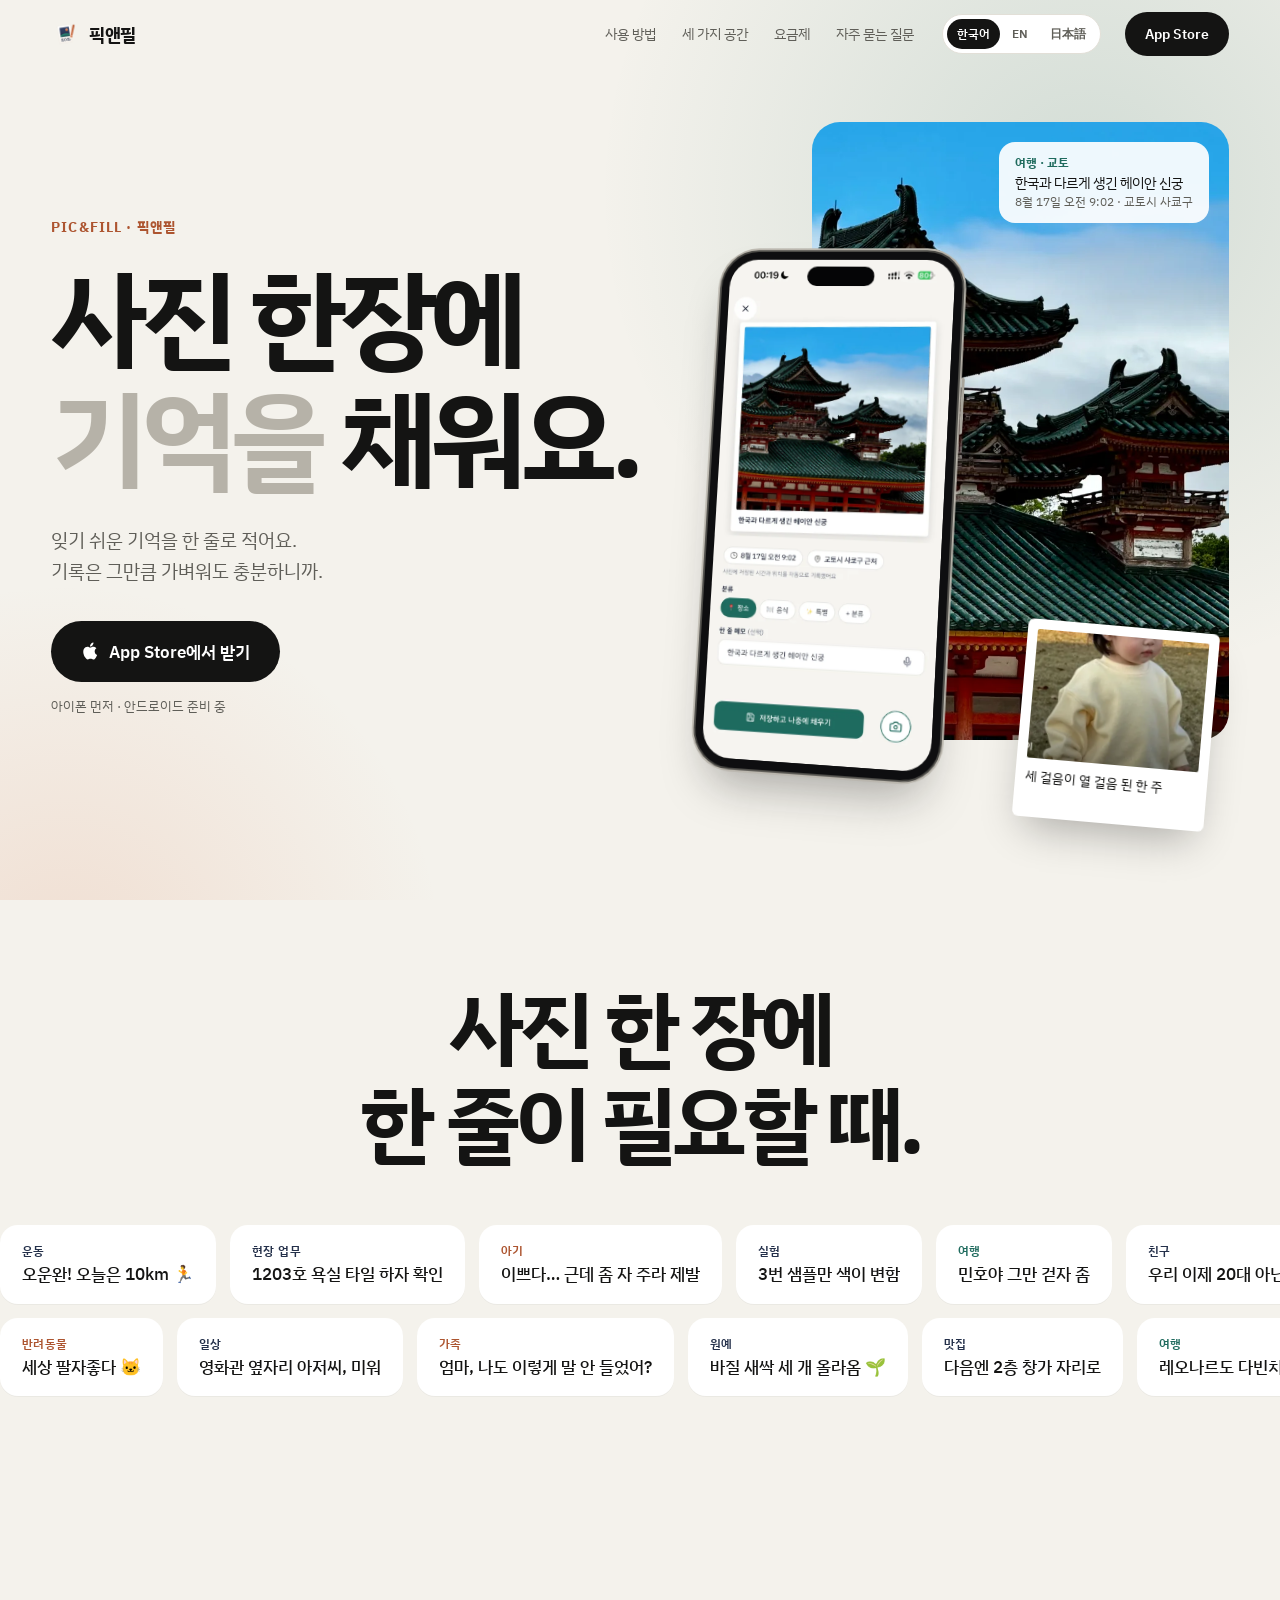
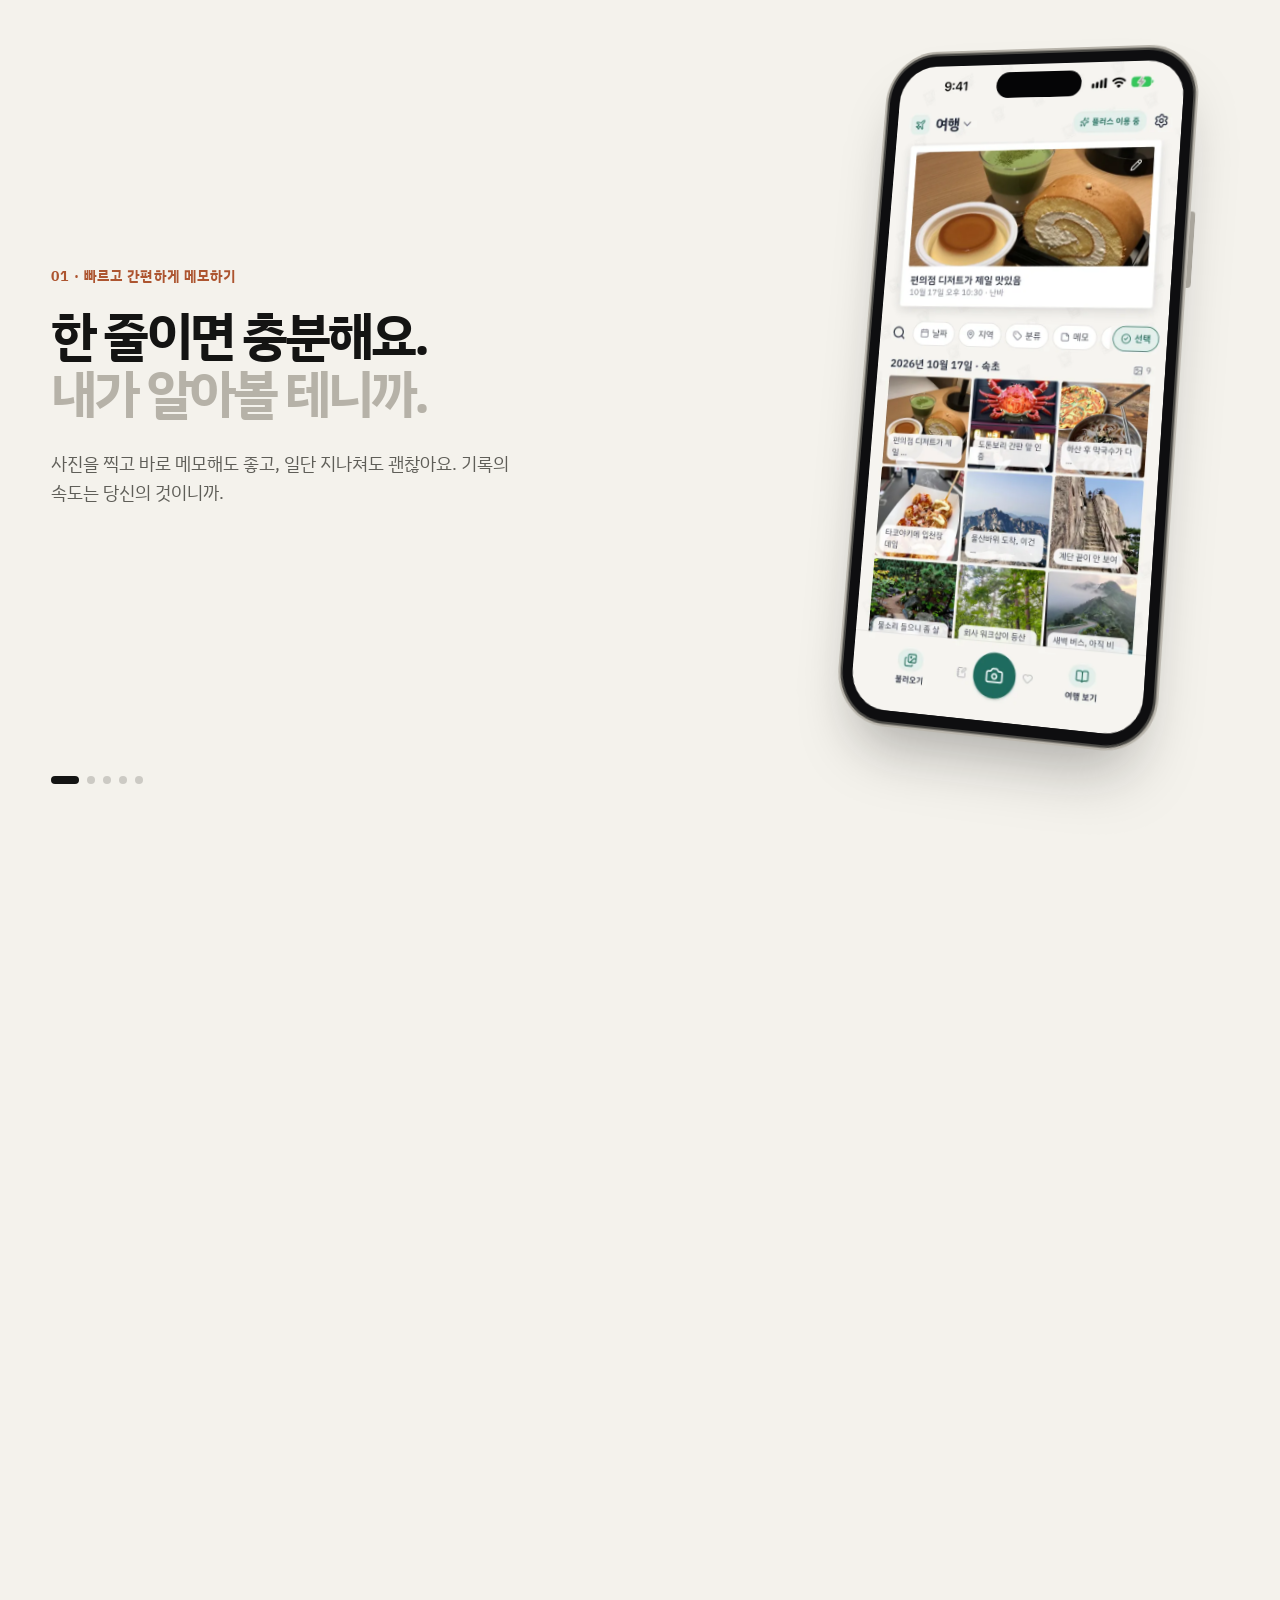
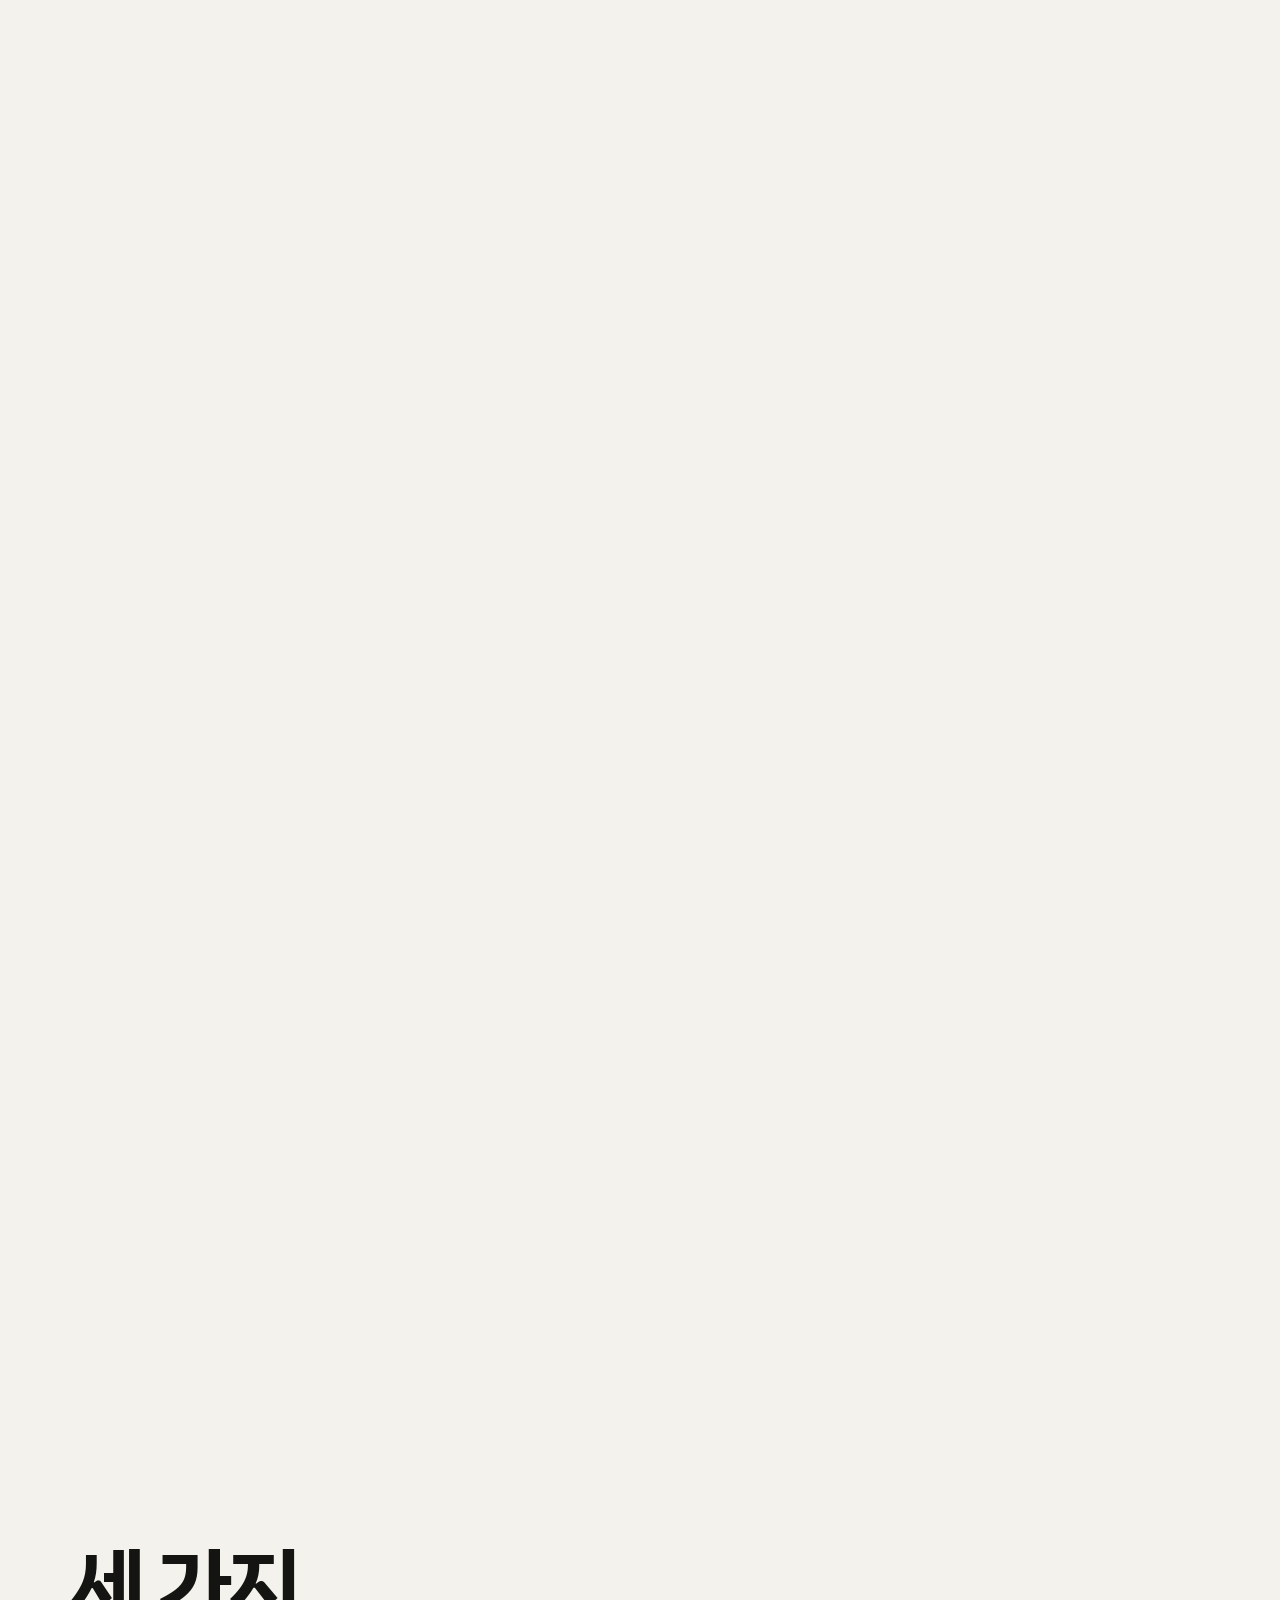
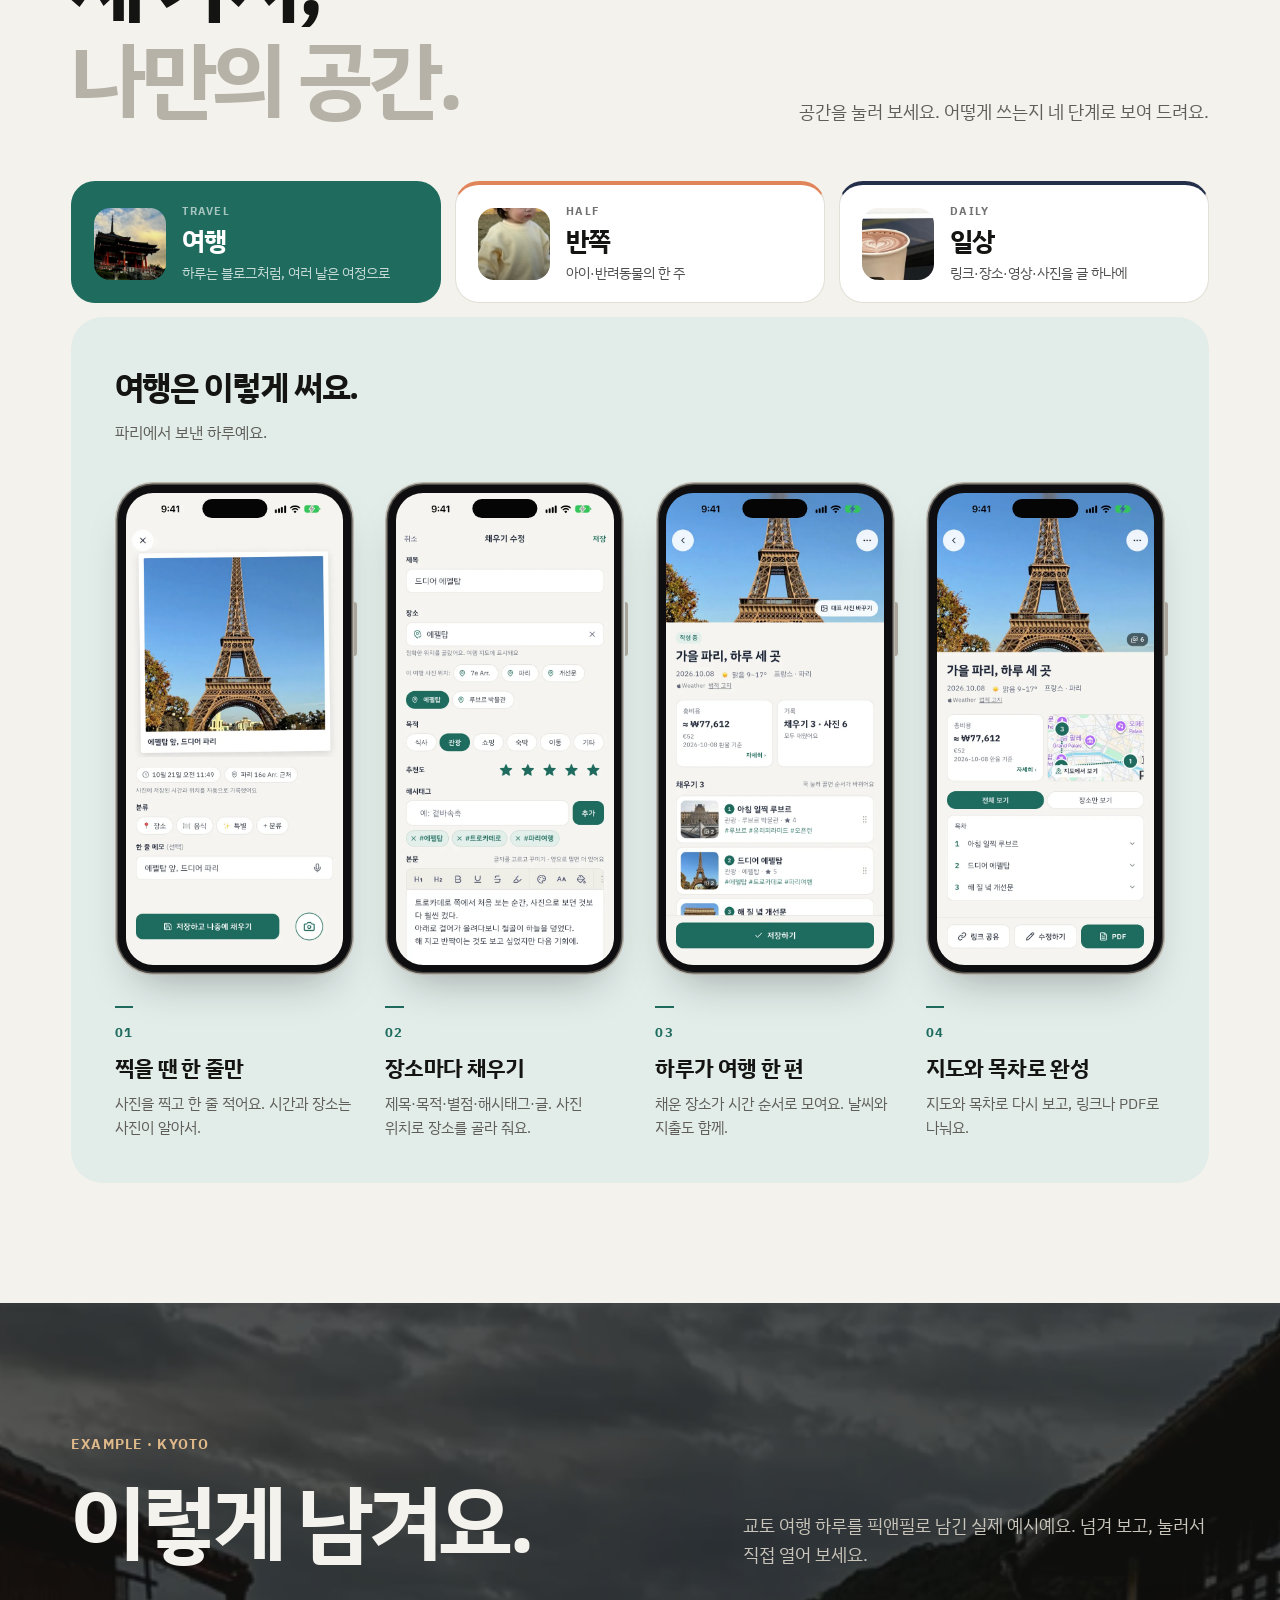
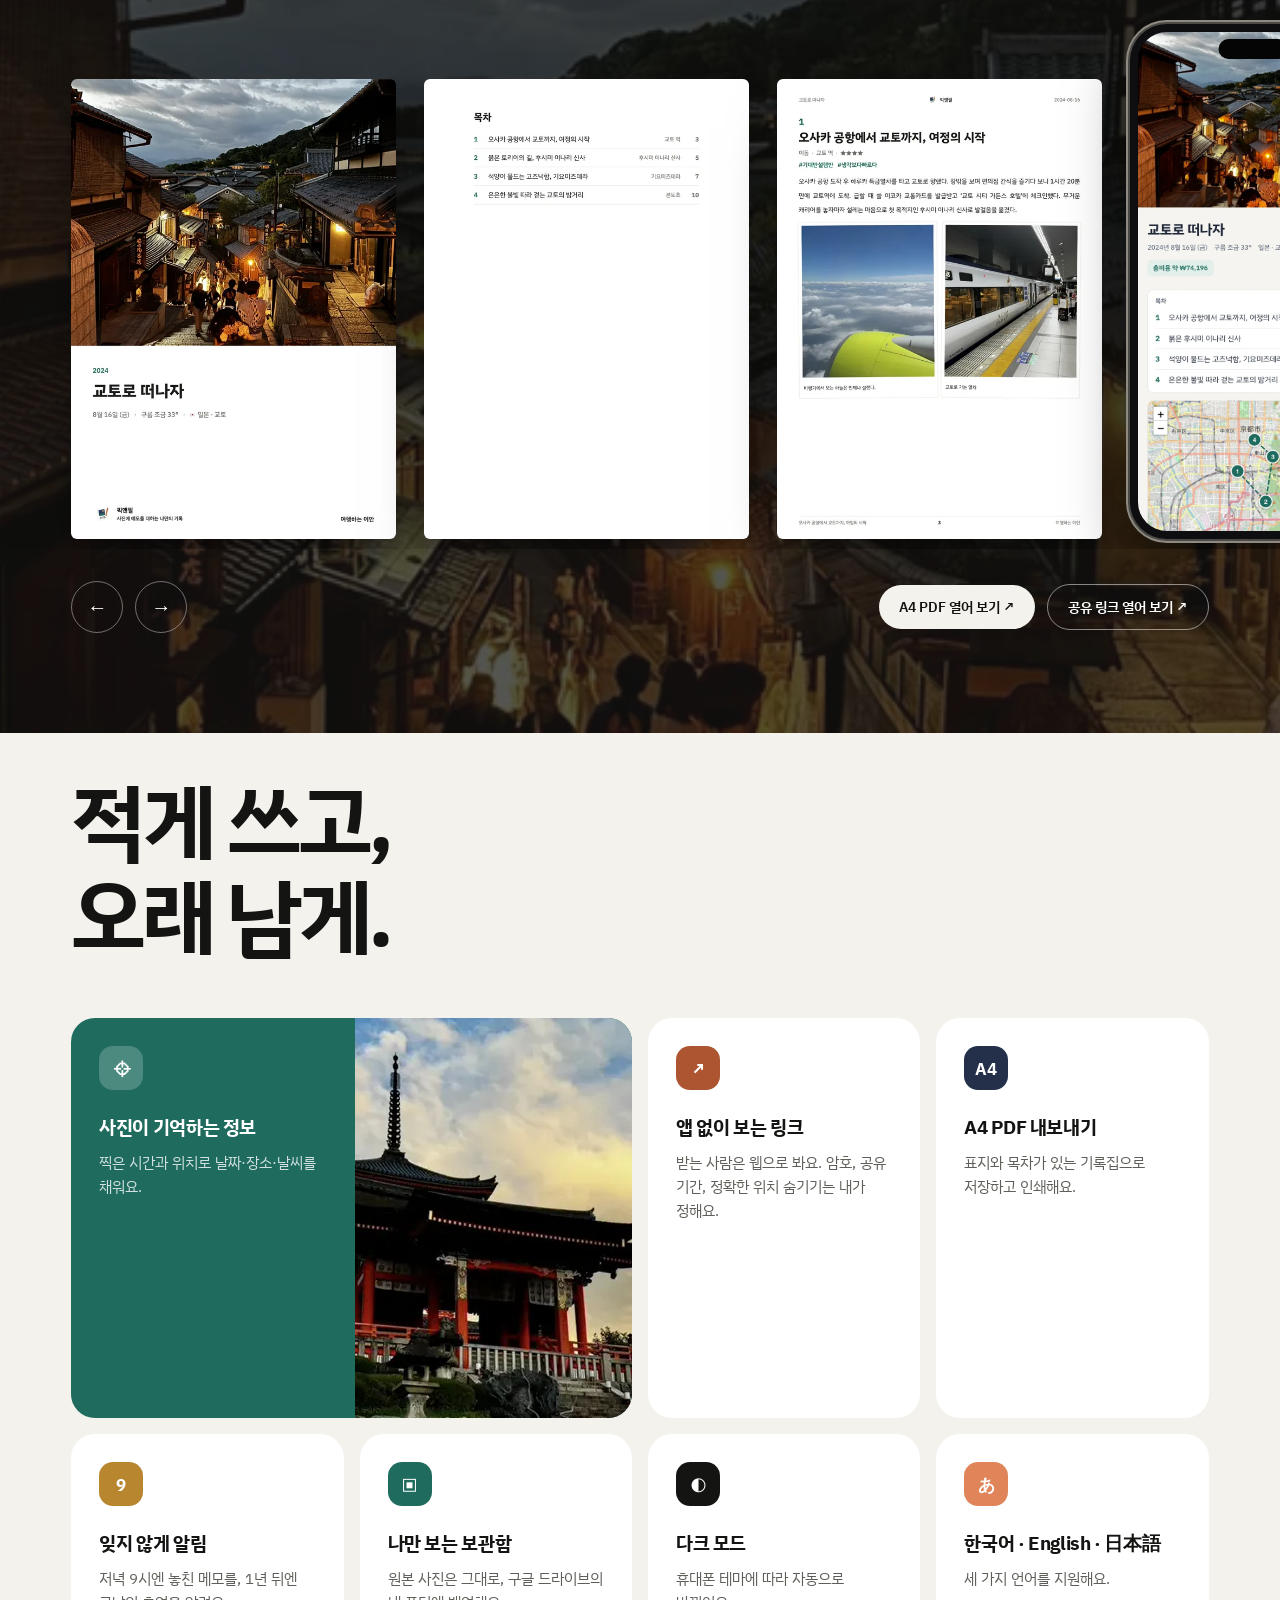
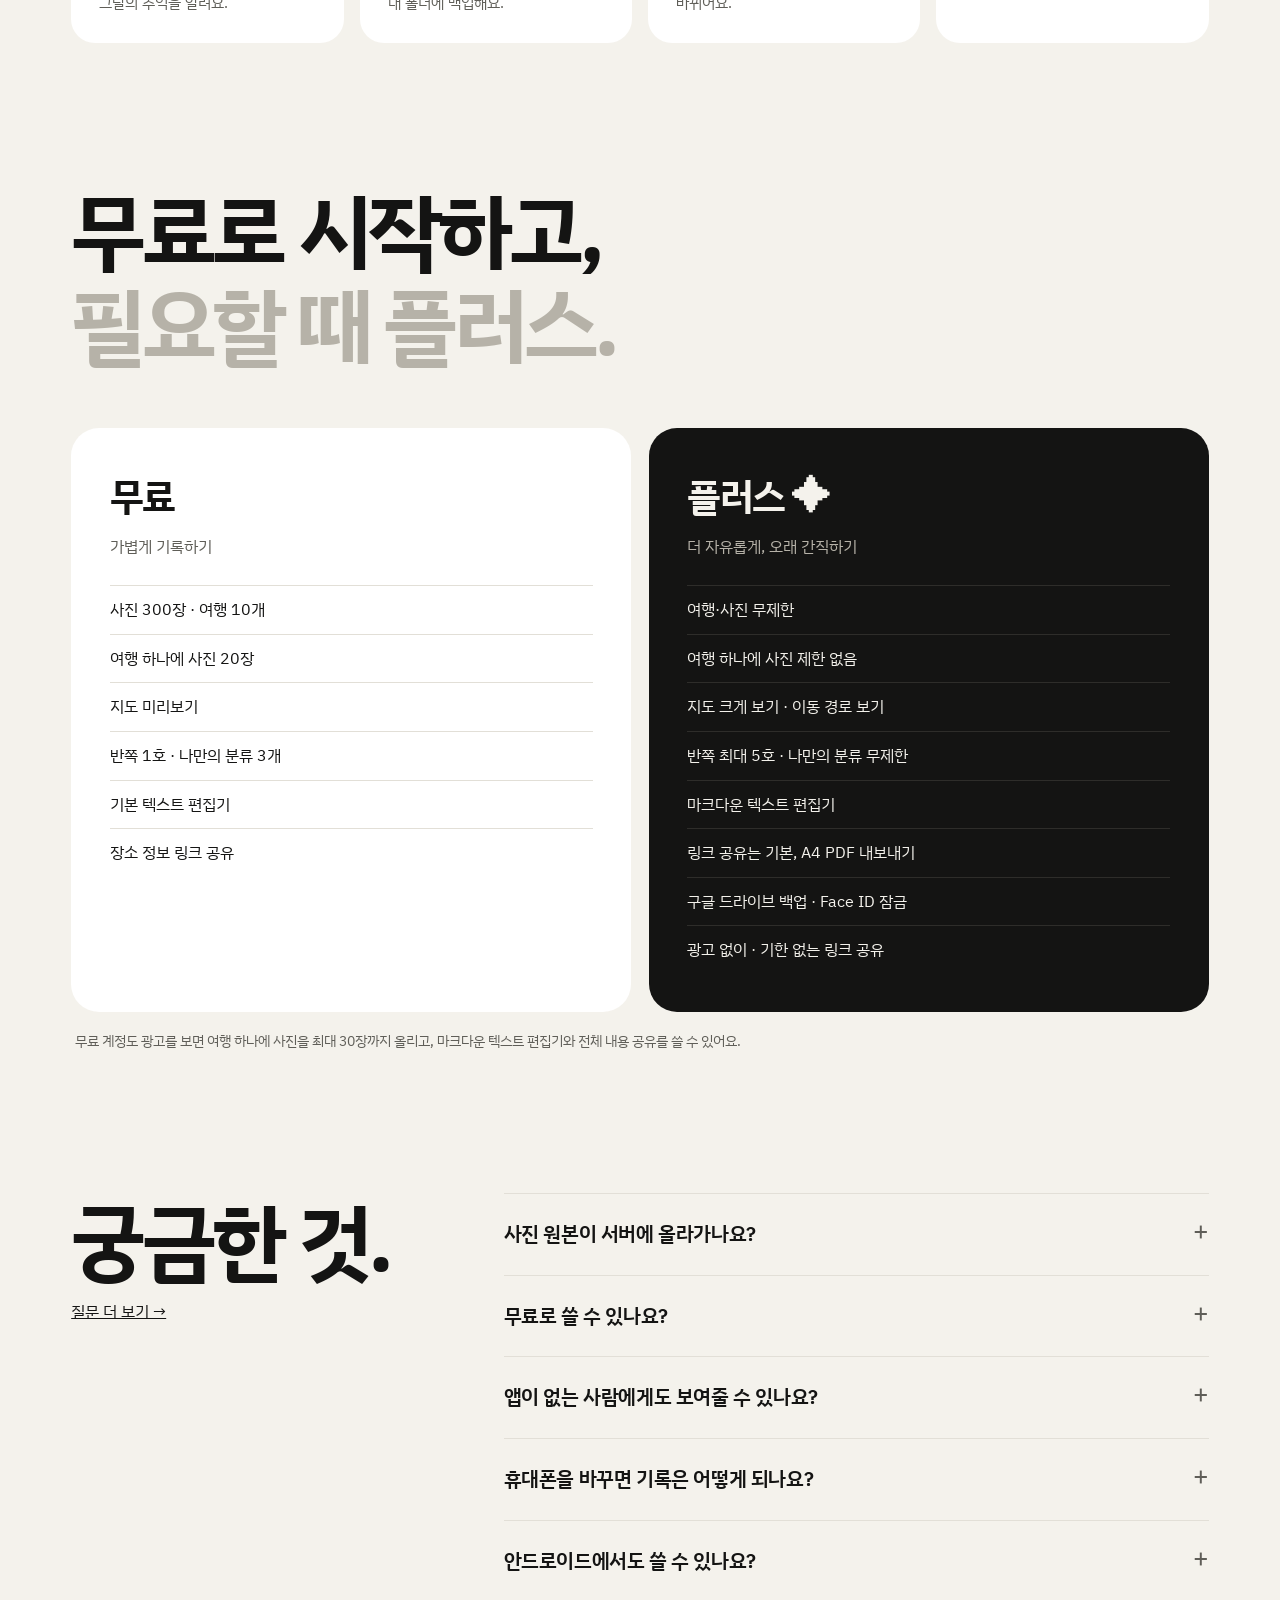
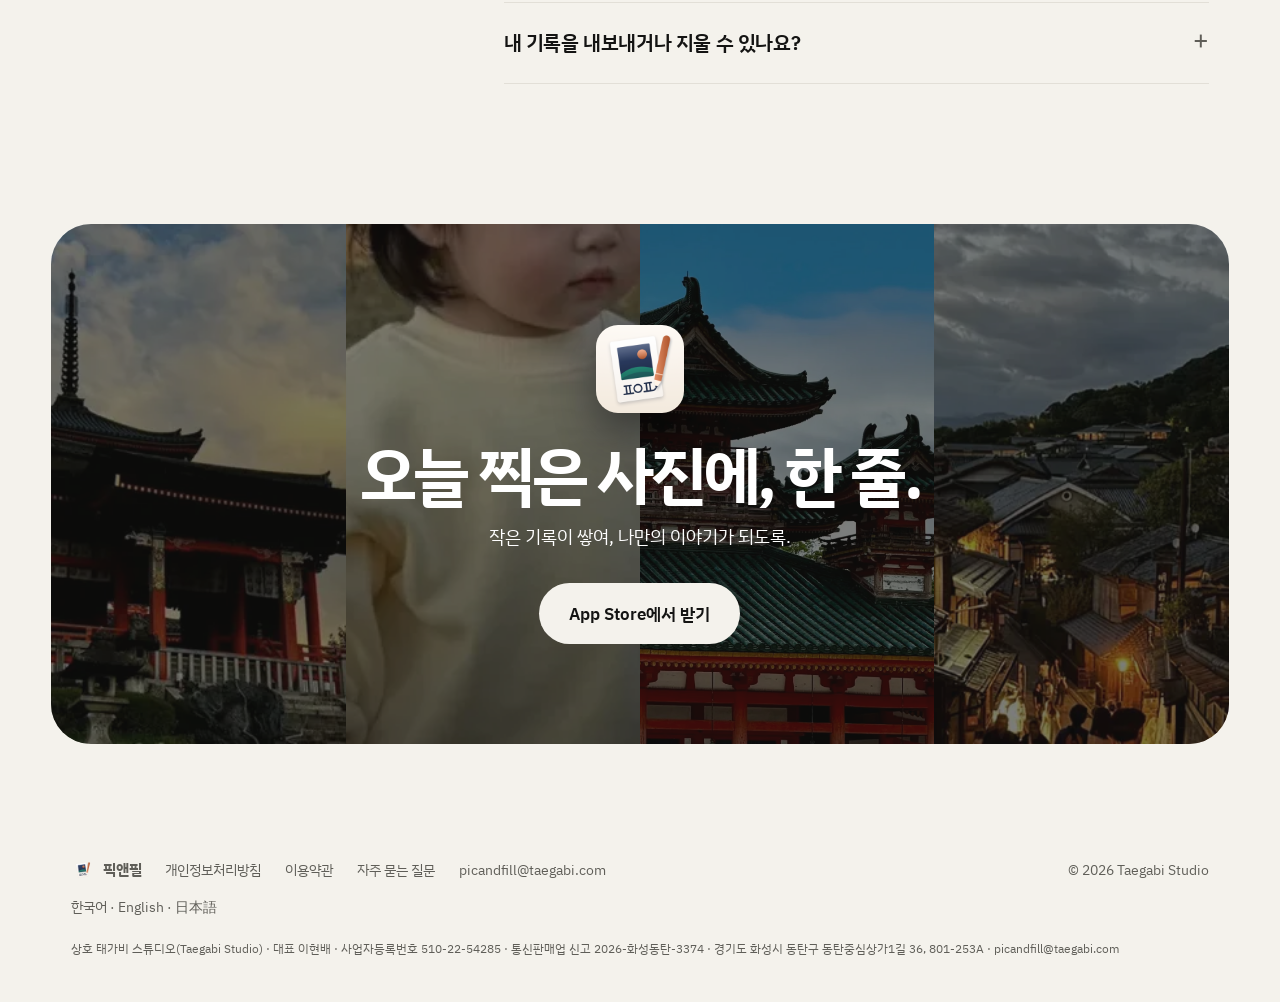
==== commit b9d2084f: "한국어 홈 새 모습: 사진 첫 화면, 세 공간 탭(여행·반쪽·일상 4단계), 교토 예시 넘기기, 기능 카드, 사진 카드 권유, 언어 알약 - 사용 방법 01 화면을 속초 여행 사진" ====
--- a/index.html
+++ b/index.html
@@ -75,6 +75,7 @@
       <a href="#plans">요금제</a>
       <a href="#faq">자주 묻는 질문</a>
     </nav>
+    <p class="lang-pill"><a class="on" href="./" aria-current="page">한국어</a><a href="en/" lang="en">EN</a><a href="ja/" lang="ja">日本語</a></p>
     <a class="btn" data-appstore data-track="appstore_header" href="#"><span class="label">App Store</span></a>
   </div>
 </header>
@@ -94,9 +95,11 @@
         <p class="note">아이폰 먼저 · 안드로이드 준비 중</p>
       </div>
     </div>
-    <div class="hero-phones" data-parallax>
-      <div class="iphone tilt back reveal d2"><div class="screen"><img src="assets/screens/03.webp" alt="저장한 여행 화면: 교토 골목 사진, 날짜·날씨, 번호 핀 지도와 목차" width="660" height="1430"></div></div>
-      <div class="iphone tilt front reveal d1" style="--ry:-18deg;--rx:6deg;--rz:2deg"><div class="screen"><img src="assets/screens/01.webp" alt="여행 홈 화면: 메모가 달린 교토 사진 목록" width="660" height="1430"></div></div>
+    <div class="hero-stage" data-parallax>
+      <figure class="big reveal"><img src="assets/photo/temple.webp" alt="교토 헤이안 신궁의 초록 지붕" width="1040" height="1000" fetchpriority="high">
+        <figcaption><b>여행 · 교토</b>한국과 다르게 생긴 헤이안 신궁<small>8월 17일 오전 9:02 · 교토시 사쿄구</small></figcaption></figure>
+      <div class="iphone tilt reveal d1" style="--ry:-14deg;--rx:5deg;--rz:2deg"><div class="screen"><img src="assets/screens/02.webp" alt="사진을 찍은 직후 한 줄 메모를 쓰는 화면" width="660" height="1430"></div></div>
+      <figure class="polaroid reveal d2"><img src="assets/photo/baby.webp" alt="잔디밭에 선 아기" width="400" height="300"><figcaption>세 걸음이 열 걸음 된 한 주</figcaption></figure>
     </div>
   </section>
 
@@ -104,34 +107,34 @@
   <section class="moments" aria-label="사용 예시">
     <h2 class="display reveal">사진 한 장에<br>한 줄이 필요할 때.</h2>
     <div class="track">
-      <div class="memo"><small>운동</small>오운완! 오늘은 10km 🏃</div>
-      <div class="memo"><small>현장 업무</small>1203호 욕실 타일 하자 확인</div>
-      <div class="memo"><small>아기</small>이쁘다… 근데 좀 자 주라 제발</div>
-      <div class="memo"><small>실험</small>3번 샘플만 색이 변함</div>
-      <div class="memo"><small>여행</small>민호야 그만 걷자 좀</div>
-      <div class="memo"><small>친구</small>우리 이제 20대 아닌 거 알지?</div>
-      <div class="memo"><small>운동</small>오운완! 오늘은 10km 🏃</div>
-      <div class="memo"><small>현장 업무</small>1203호 욕실 타일 하자 확인</div>
-      <div class="memo"><small>아기</small>이쁘다… 근데 좀 자 주라 제발</div>
-      <div class="memo"><small>실험</small>3번 샘플만 색이 변함</div>
-      <div class="memo"><small>여행</small>민호야 그만 걷자 좀</div>
-      <div class="memo"><small>친구</small>우리 이제 20대 아닌 거 알지?</div>
+      <div class="memo"><small class="d">운동</small>오운완! 오늘은 10km 🏃</div>
+      <div class="memo"><small class="d">현장 업무</small>1203호 욕실 타일 하자 확인</div>
+      <div class="memo"><small class="h">아기</small>이쁘다… 근데 좀 자 주라 제발</div>
+      <div class="memo"><small class="d">실험</small>3번 샘플만 색이 변함</div>
+      <div class="memo"><small class="t">여행</small>민호야 그만 걷자 좀</div>
+      <div class="memo"><small class="d">친구</small>우리 이제 20대 아닌 거 알지?</div>
+      <div class="memo"><small class="d">운동</small>오운완! 오늘은 10km 🏃</div>
+      <div class="memo"><small class="d">현장 업무</small>1203호 욕실 타일 하자 확인</div>
+      <div class="memo"><small class="h">아기</small>이쁘다… 근데 좀 자 주라 제발</div>
+      <div class="memo"><small class="d">실험</small>3번 샘플만 색이 변함</div>
+      <div class="memo"><small class="t">여행</small>민호야 그만 걷자 좀</div>
+      <div class="memo"><small class="d">친구</small>우리 이제 20대 아닌 거 알지?</div>
     </div>
     <div class="track rev">
-      <div class="memo"><small>반려동물</small>세상 팔자좋다 🐱</div>
-      <div class="memo"><small>일상</small>영화관 옆자리 아저씨, 미워</div>
-      <div class="memo"><small>가족</small>엄마, 나도 이렇게 말 안 들었어?</div>
-      <div class="memo"><small>원예</small>바질 새싹 세 개 올라옴 🌱</div>
-      <div class="memo"><small>맛집</small>다음엔 2층 창가 자리로</div>
-      <div class="memo"><small>여행</small>레오나르도 다빈치의 암굴의 성모</div>
-      <div class="memo"><small>일상</small>야밤에 이걸 먹는 날 용서하지 마</div>
-      <div class="memo"><small>반려동물</small>세상 팔자좋다 🐱</div>
-      <div class="memo"><small>일상</small>영화관 옆자리 아저씨, 미워</div>
-      <div class="memo"><small>가족</small>엄마, 나도 이렇게 말 안 들었어?</div>
-      <div class="memo"><small>원예</small>바질 새싹 세 개 올라옴 🌱</div>
-      <div class="memo"><small>맛집</small>다음엔 2층 창가 자리로</div>
-      <div class="memo"><small>여행</small>레오나르도 다빈치의 암굴의 성모</div>
-      <div class="memo"><small>일상</small>야밤에 이걸 먹는 날 용서하지 마</div>
+      <div class="memo"><small class="h">반려동물</small>세상 팔자좋다 🐱</div>
+      <div class="memo"><small class="d">일상</small>영화관 옆자리 아저씨, 미워</div>
+      <div class="memo"><small class="h">가족</small>엄마, 나도 이렇게 말 안 들었어?</div>
+      <div class="memo"><small class="d">원예</small>바질 새싹 세 개 올라옴 🌱</div>
+      <div class="memo"><small class="d">맛집</small>다음엔 2층 창가 자리로</div>
+      <div class="memo"><small class="t">여행</small>레오나르도 다빈치의 암굴의 성모</div>
+      <div class="memo"><small class="d">일상</small>야밤에 이걸 먹는 날 용서하지 마</div>
+      <div class="memo"><small class="h">반려동물</small>세상 팔자좋다 🐱</div>
+      <div class="memo"><small class="d">일상</small>영화관 옆자리 아저씨, 미워</div>
+      <div class="memo"><small class="h">가족</small>엄마, 나도 이렇게 말 안 들었어?</div>
+      <div class="memo"><small class="d">원예</small>바질 새싹 세 개 올라옴 🌱</div>
+      <div class="memo"><small class="d">맛집</small>다음엔 2층 창가 자리로</div>
+      <div class="memo"><small class="t">여행</small>레오나르도 다빈치의 암굴의 성모</div>
+      <div class="memo"><small class="d">일상</small>야밤에 이걸 먹는 날 용서하지 마</div>
     </div>
   </section>
 
@@ -148,7 +151,7 @@
       <div class="story-phone">
         <div class="iphone tilt" data-story-phone style="--ry:-14deg;--rx:5deg;--rz:2deg">
           <div class="screen">
-            <img class="on" src="assets/screens/02.webp" alt="사진을 찍은 직후 한 줄 메모를 쓰는 화면" width="660" height="1430">
+            <img class="on" src="assets/screens/home.webp" alt="여행 사진첩: 속초 사진 아홉 장마다 한 줄 메모" width="660" height="1434">
             <img src="assets/screens/03.webp" alt="" width="660" height="1430" loading="lazy">
             <img src="assets/screens/04.webp" alt="반쪽 주간 정리 화면: 고양이 사진 일곱 장" width="660" height="1430" loading="lazy">
             <img src="assets/screens/05.webp" alt="일상글 화면: 링크·영상·장소·사진을 모은 글" width="660" height="1430" loading="lazy">
@@ -160,70 +163,85 @@
     </div>
   </section>
 
-  <!-- 세 공간 -->
+  <!-- 세 공간: 누르면 그 공간 쓰는 법 4단계 (화면: picfill store/video shorts_impact·burst·firststeps) -->
   <section class="spaces" id="spaces">
-    <div class="head">
-      <h2 class="display reveal">세 가지,<br>나만의 공간.</h2>
-      <p class="reveal d1">공간마다 사진을 따로 모아요. 걱정 마세요, 공간을 바꾸는 건 번거롭지 않으니까.</p>
-    </div>
-    <div class="fan">
-      <figure class="f1 reveal"><div class="iphone tilt"><div class="screen"><img src="assets/screens/travel.webp" alt="여행 공간: 기요미즈데라 채우기와 사진" width="660" height="1430" loading="lazy"></div></div>
-        <figcaption><b class="dot-travel">여행</b><span>하루는 블로그처럼, 여러 날은 여정으로</span></figcaption></figure>
-      <figure class="f2 reveal d1"><div class="iphone tilt"><div class="screen"><img src="assets/screens/04.webp" alt="반쪽 공간 주간 정리" width="660" height="1430" loading="lazy"></div></div>
-        <figcaption><b class="dot-half">반쪽</b><span>아이·반려동물의 한 주</span></figcaption></figure>
-      <figure class="f3 reveal d2"><div class="iphone tilt"><div class="screen"><img src="assets/screens/05.webp" alt="일상 공간 일상글" width="660" height="1430" loading="lazy"></div></div>
-        <figcaption><b class="dot-daily">일상</b><span>링크·장소·영상·사진을 글 하나에</span></figcaption></figure>
+    <div class="wrap">
+      <div class="head-row">
+        <h2 class="display reveal">세 가지,<br><span class="soft">나만의 공간.</span></h2>
+        <p class="reveal d1">공간을 눌러 보세요. 어떻게 쓰는지 네 단계로 보여 드려요.</p>
+      </div>
+      <div class="space-tabs reveal" role="tablist" aria-label="세 가지 공간">
+        <button class="space-tab tab-travel" role="tab" id="tab-travel" aria-controls="panel-travel" aria-selected="true" data-track="space_travel">
+          <img src="assets/photo/pagoda.webp" alt="" width="72" height="72"><span><small>TRAVEL</small><b>여행</b><em>하루는 블로그처럼, 여러 날은 여정으로</em></span></button>
+        <button class="space-tab tab-half" role="tab" id="tab-half" aria-controls="panel-half" aria-selected="false" tabindex="-1" data-track="space_half">
+          <img src="assets/photo/baby.webp" alt="" width="72" height="72"><span><small>HALF</small><b>반쪽</b><em>아이·반려동물의 한 주</em></span></button>
+        <button class="space-tab tab-daily" role="tab" id="tab-daily" aria-controls="panel-daily" aria-selected="false" tabindex="-1" data-track="space_daily">
+          <img src="assets/photo/coffee.webp" alt="" width="72" height="72"><span><small>DAILY</small><b>일상</b><em>링크·장소·영상·사진을 글 하나에</em></span></button>
+      </div>
+      <div class="space-panel panel-travel" role="tabpanel" id="panel-travel" aria-labelledby="tab-travel">
+        <h3>여행은 이렇게 써요.</h3><p>파리에서 보낸 하루예요.</p>
+        <ol class="steps">
+          <li><div class="iphone"><div class="screen"><img src="assets/travel/01.webp" alt="에펠탑 사진에 한 줄 메모를 쓰는 화면" width="660" height="1434" loading="lazy"></div></div>
+            <span class="step-no">01</span><h4>찍을 땐 한 줄만</h4><p>사진을 찍고 한 줄 적어요. 시간과 장소는 사진이 알아서.</p></li>
+          <li><div class="iphone"><div class="screen"><img src="assets/travel/02.webp" alt="에펠탑 채우기: 장소, 목적, 추천도, 해시태그, 본문" width="660" height="1434" loading="lazy"></div></div>
+            <span class="step-no">02</span><h4>장소마다 채우기</h4><p>제목·목적·별점·해시태그·글. 사진 위치로 장소를 골라 줘요.</p></li>
+          <li><div class="iphone"><div class="screen"><img src="assets/travel/03.webp" alt="가을 파리 여행: 날씨, 지출, 채우기 세 개" width="660" height="1434" loading="lazy"></div></div>
+            <span class="step-no">03</span><h4>하루가 여행 한 편</h4><p>채운 장소가 시간 순서로 모여요. 날씨와 지출도 함께.</p></li>
+          <li><div class="iphone"><div class="screen"><img src="assets/travel/04.webp" alt="저장한 파리 여행: 번호 핀 지도와 목차, 링크 공유·PDF 버튼" width="660" height="1434" loading="lazy"></div></div>
+            <span class="step-no">04</span><h4>지도와 목차로 완성</h4><p>지도와 목차로 다시 보고, 링크나 PDF로 나눠요.</p></li>
+        </ol>
+      </div>
+      <div class="space-panel panel-half" role="tabpanel" id="panel-half" aria-labelledby="tab-half" hidden>
+        <h3>반쪽은 이렇게 써요.</h3><p>걸음마를 배운 하율이의 한 주예요.</p>
+        <ol class="steps">
+          <li><div class="iphone"><div class="screen"><img src="assets/half/01.webp" alt="반쪽 홈: 날짜별로 모인 사진과 한 줄 메모" width="660" height="1434" loading="lazy"></div></div>
+            <span class="step-no">01</span><h4>찍을 땐 한 줄만</h4><p>가운데 카메라로 찍고 짧게 적어요. 사진은 날짜별로 모여요.</p></li>
+          <li><div class="iphone"><div class="screen"><img src="assets/half/02.webp" alt="주간 정리 쓰기: 비어 있는 요일 칸 일곱 개" width="660" height="1434" loading="lazy"></div></div>
+            <span class="step-no">02</span><h4>주말엔 주간 정리</h4><p>아래 '주간 정리'를 누르면 요일 칸 일곱 개가 열려요. 사진을 칸으로 끌어다 놓아요.</p></li>
+          <li><div class="iphone"><div class="screen"><img src="assets/half/03.webp" alt="요일마다 사진과 메모가 채워진 주간 정리" width="660" height="1434" loading="lazy"></div></div>
+            <span class="step-no">03</span><h4>한 주를 채워요</h4><p>'날짜대로 채우기'면 한 번에 들어가요. 별표로 특별한 날을 골라요.</p></li>
+          <li><div class="iphone"><div class="screen"><img src="assets/half/04.webp" alt="완성된 한 주: 요일 사진, 몸무게, 특별한 기록" width="660" height="1434" loading="lazy"></div></div>
+            <span class="step-no">04</span><h4>한 장으로 완성</h4><p>몸무게·건강 상태와 특별한 기록이 한 화면에 모여요. 링크나 PDF로 나눠요.</p></li>
+        </ol>
+      </div>
+      <div class="space-panel panel-daily" role="tabpanel" id="panel-daily" aria-labelledby="tab-daily" hidden>
+        <h3>일상은 이렇게 써요.</h3><p>토요일에 영화관에 다녀온 날이에요.</p>
+        <ol class="steps">
+          <li><div class="iphone"><div class="screen"><img src="assets/daily/01.webp" alt="일상 홈: 영화관 사진이 날짜별로 모인 화면" width="660" height="1434" loading="lazy"></div></div>
+            <span class="step-no">01</span><h4>찍어 두면 날짜별로</h4><p>사진과 한 줄 메모가 날짜별로 쌓여요.</p></li>
+          <li><div class="iphone"><div class="screen"><img src="assets/daily/02.webp" alt="일상글: 토요일 영화관, 사진 네 장과 짧은 글" width="660" height="1434" loading="lazy"></div></div>
+            <span class="step-no">02</span><h4>글 하나로 묶어요</h4><p>사진 몇 장을 고르고 짧게 쓰면 일상글 하나.</p></li>
+          <li><div class="iphone"><div class="screen"><img src="assets/daily/03.webp" alt="일상글: 상품 링크, 별점, 장소가 들어간 중고거래 메모" width="660" height="1430" loading="lazy"></div></div>
+            <span class="step-no">03</span><h4>링크·장소·별점도</h4><p>상품 링크, 장소, 별점을 글 안에 넣어요.</p></li>
+          <li><div class="iphone"><div class="screen"><img src="assets/daily/04.webp" alt="모아 보기: 실험 분류의 일상글 세 개" width="660" height="1434" loading="lazy"></div></div>
+            <span class="step-no">04</span><h4>분류로 모아 봐요</h4><p>영화·실험처럼 내 분류로 모아 봐요.</p></li>
+        </ol>
+      </div>
     </div>
   </section>
 
   <!-- 이렇게 남겨요: 실제 여행 하나를 PDF와 링크로 (샘플 링크는 지우지 말 것: 앱 CLAUDE.md 출시 전 체크리스트) -->
-  <section class="samples" id="samples">
-    <div class="wrap">
-      <h2 class="display reveal">이렇게<br><span class="soft">남겨요.</span></h2>
-      <p class="samples-lead reveal d1">교토 여행 하루를 픽앤필로 남긴 실제 예시예요. 눌러서 직접 보세요.</p>
-      <div class="sample-grid">
-        <a class="sample-card reveal" href="assets/sample/picandfill-kyoto.pdf" target="_blank" rel="noopener" data-track="sample_pdf">
-          <div class="paper-stack" aria-hidden="true">
-            <img class="p3" src="assets/sample/pdf5.webp" alt="" width="600" height="849" loading="lazy">
-            <img class="p2" src="assets/sample/pdf3.webp" alt="" width="600" height="849" loading="lazy">
-            <img class="p1" src="assets/sample/pdf1.webp" alt="" width="600" height="849" loading="lazy">
-          </div>
-          <div class="sample-text"><span class="num">PDF</span><h3>A4 기록집</h3><p>표지, 목차, 장소마다 사진과 글 · 12쪽</p><span class="go">PDF 열어 보기 ↗</span></div>
-        </a>
-        <a class="sample-card dark reveal d1" href="https://picandfill.web.app/s/jlXsuRmwK4Yz7LydBmc1lw" target="_blank" rel="noopener" data-track="sample_link">
-          <div class="sample-phone"><div class="iphone tilt"><div class="screen"><img src="assets/sample/link.webp" alt="공유 링크로 연 교토 여행 웹 페이지" width="660" height="1430" loading="lazy"></div></div></div>
-          <div class="sample-text"><span class="num">LINK</span><h3>앱 없이 보는 링크</h3><p>받는 사람은 웹으로 봐요 · 지도와 사진, 목차까지</p><span class="go">링크로 열어 보기 ↗</span></div>
-        </a>
-      </div>
-
-      <!-- 반쪽 한 주 따라 하기 (화면: picfill store/video/firststeps/out/screens) -->
-      <div class="steps-head reveal">
-        <span class="num dot-half">HALF · 4 STEPS</span>
-        <h3>반쪽은 이렇게 써요.</h3>
-        <p>걸음마를 배운 하율이의 한 주예요.</p>
-      </div>
-      <ol class="steps">
-        <li class="reveal">
-          <div class="iphone"><div class="screen"><img src="assets/half/01.webp" alt="반쪽 홈: 날짜별로 모인 사진과 한 줄 메모" width="660" height="1434" loading="lazy"></div></div>
-          <span class="step-no">01</span><h4>찍을 땐 한 줄만</h4>
-          <p>가운데 카메라로 찍고 짧게 적어요. 사진은 날짜별로 모여요.</p>
-        </li>
-        <li class="reveal d1">
-          <div class="iphone"><div class="screen"><img src="assets/half/02.webp" alt="주간 정리 쓰기: 비어 있는 요일 칸 일곱 개" width="660" height="1434" loading="lazy"></div></div>
-          <span class="step-no">02</span><h4>주말엔 주간 정리</h4>
-          <p>아래 '주간 정리'를 누르면 요일 칸 일곱 개가 열려요. 사진을 칸으로 끌어다 놓아요.</p>
-        </li>
-        <li class="reveal d2">
-          <div class="iphone"><div class="screen"><img src="assets/half/03.webp" alt="요일마다 사진과 메모가 채워진 주간 정리" width="660" height="1434" loading="lazy"></div></div>
-          <span class="step-no">03</span><h4>한 주를 채워요</h4>
-          <p>'날짜대로 채우기'면 한 번에 들어가요. 별표로 특별한 날을 골라요.</p>
-        </li>
-        <li class="reveal d3">
-          <div class="iphone"><div class="screen"><img src="assets/half/04.webp" alt="완성된 한 주: 요일 사진, 몸무게, 특별한 기록" width="660" height="1434" loading="lazy"></div></div>
-          <span class="step-no">04</span><h4>한 장으로 완성</h4>
-          <p>몸무게·건강 상태와 특별한 기록이 한 화면에 모여요. 링크나 PDF로 나눠요.</p>
-        </li>
-      </ol>
+  <section class="kyoto" id="samples">
+    <img class="kyoto-bg" src="assets/photo/night.webp" alt="" width="600" height="400" loading="lazy">
+    <div class="wrap">
+      <span class="kicker">EXAMPLE · KYOTO</span>
+      <div class="head-row">
+        <h2 class="display reveal">이렇게 남겨요.</h2>
+        <p class="reveal d1">교토 여행 하루를 픽앤필로 남긴 실제 예시예요. 넘겨 보고, 눌러서 직접 열어 보세요.</p>
+      </div>
+    </div>
+    <div class="reel" tabindex="0" aria-label="교토 여행 PDF와 공유 링크 화면">
+      <img class="page" src="assets/sample/pdf1.webp" alt="PDF 표지: 교토로 떠나자" width="600" height="849" loading="lazy">
+      <img class="page" src="assets/sample/pdf2.webp" alt="PDF 목차" width="600" height="849" loading="lazy">
+      <img class="page" src="assets/sample/pdf3.webp" alt="PDF 본문: 오사카 공항에서 교토까지" width="600" height="849" loading="lazy">
+      <div class="iphone"><div class="screen"><img src="assets/sample/link.webp" alt="공유 링크로 연 교토 여행 웹 페이지" width="660" height="1430" loading="lazy"></div></div>
+      <img class="page" src="assets/sample/pdf5.webp" alt="PDF 본문: 붉은 토리이의 길, 후시미 이나리 신사" width="600" height="849" loading="lazy">
+    </div>
+    <div class="wrap reel-bar">
+      <button class="arrow" data-reel="-1" aria-label="이전">←</button><button class="arrow" data-reel="1" aria-label="다음">→</button>
+      <span class="grow"></span>
+      <a class="btn light" href="assets/sample/picandfill-kyoto.pdf" target="_blank" rel="noopener" data-track="sample_pdf">A4 PDF 열어 보기 ↗</a>
+      <a class="btn ghost" href="https://picandfill.web.app/s/jlXsuRmwK4Yz7LydBmc1lw" target="_blank" rel="noopener" data-track="sample_link">공유 링크 열어 보기 ↗</a>
     </div>
   </section>
 
@@ -231,14 +249,14 @@
   <section class="features" id="features">
     <div class="wrap">
       <h2 class="display reveal" style="margin-bottom:56px">적게 쓰고,<br>오래 남게.</h2>
-      <div class="feature-list">
-        <div class="feature-row reveal"><h3>사진이 기억하는 정보</h3><p>찍은 시간과 위치로 날짜·장소·날씨를 채워요.</p></div>
-        <div class="feature-row reveal"><h3>앱 없이 보는 링크</h3><p>받는 사람은 웹으로 봐요. 암호, 공유 기간, 정확한 위치 숨기기는 내가 정해요.</p></div>
-        <div class="feature-row reveal"><h3>A4 PDF 내보내기</h3><p>표지와 목차가 있는 기록집으로 저장하고 인쇄해요.</p></div>
-        <div class="feature-row reveal"><h3>잊지 않게 알림</h3><p>저녁 9시엔 놓친 메모를, 1년 뒤엔 그날의 추억을 알려요.</p></div>
-        <div class="feature-row reveal"><h3>나만 보는 보관함</h3><p>원본 사진은 그대로, 구글 드라이브의 내 폴더에 백업해요.</p></div>
-        <div class="feature-row reveal"><h3>다크 모드</h3><p>휴대폰 테마에 따라 자동으로 바뀌어요.</p></div>
-        <div class="feature-row reveal"><h3>한국어 · English · 日本語</h3><p>세 가지 언어를 지원해요.</p></div>
+      <div class="feat-grid">
+        <div class="feat wide reveal"><div><span class="ic">⌖</span><h3>사진이 기억하는 정보</h3><p>찍은 시간과 위치로 날짜·장소·날씨를 채워요.</p></div><img src="assets/photo/pagoda.webp" alt="" width="590" height="400" loading="lazy"></div>
+        <div class="feat reveal d1"><span class="ic" style="background:var(--peach-ink)">↗</span><h3>앱 없이 보는 링크</h3><p>받는 사람은 웹으로 봐요. 암호, 공유 기간, 정확한 위치 숨기기는 내가 정해요.</p></div>
+        <div class="feat reveal d2"><span class="ic" style="background:var(--navy)">A4</span><h3>A4 PDF 내보내기</h3><p>표지와 목차가 있는 기록집으로 저장하고 인쇄해요.</p></div>
+        <div class="feat reveal"><span class="ic" style="background:var(--gold)">9</span><h3>잊지 않게 알림</h3><p>저녁 9시엔 놓친 메모를, 1년 뒤엔 그날의 추억을 알려요.</p></div>
+        <div class="feat reveal d1"><span class="ic" style="background:var(--travel)">▣</span><h3>나만 보는 보관함</h3><p>원본 사진은 그대로, 구글 드라이브의 내 폴더에 백업해요.</p></div>
+        <div class="feat reveal d2"><span class="ic" style="background:var(--ink)">◐</span><h3>다크 모드</h3><p>휴대폰 테마에 따라 자동으로 바뀌어요.</p></div>
+        <div class="feat reveal d3"><span class="ic" style="background:var(--peach)">あ</span><h3>한국어 · English · 日本語</h3><p>세 가지 언어를 지원해요.</p></div>
       </div>
     </div>
   </section>
@@ -282,23 +300,29 @@
   <!-- 자주 묻는 질문 -->
   <section class="faq" id="faq">
     <div class="wrap">
+      <div class="faq-grid"><div>
       <h2 class="display reveal">궁금한 것.</h2>
       <p class="reveal" style="margin:12px 0 0"><a href="faq">질문 더 보기 →</a></p>
+      </div><div>
       <details><summary>사진 원본이 서버에 올라가나요?</summary><p>아니요. 원본은 내 휴대폰 사진첩에 그대로 있고, 앱은 사진을 가리키는 정보와 기록만 저장해요. 링크로 공유할 때만 공유용 작은 사진을 올리고, 공유를 멈추면 지워요.</p></details>
       <details><summary>무료로 쓸 수 있나요?</summary><p>네. 사진 300장, 여행 10개까지 무료로 기록하고 링크로 나눌 수 있어요. 더 많이 남기거나 PDF 기록집, 구글 드라이브 백업이 필요하면 플러스를 쓰면 돼요.</p></details>
       <details><summary>앱이 없는 사람에게도 보여줄 수 있나요?</summary><p>네. 링크를 받은 사람은 앱 없이 웹 브라우저로 봐요. 암호를 걸거나 정확한 위치를 숨길 수 있어요.</p></details>
       <details><summary>휴대폰을 바꾸면 기록은 어떻게 되나요?</summary><p>전에 쓰던 구글 또는 Apple 계정으로 로그인하면 기록이 그대로 있어요. 플러스의 구글 드라이브 백업을 쓰면 새 휴대폰에서도 사진이 보여요.</p></details>
       <details><summary>안드로이드에서도 쓸 수 있나요?</summary><p>아이폰에 먼저 나오고, 안드로이드는 준비 중이에요.</p></details>
       <details><summary>내 기록을 내보내거나 지울 수 있나요?</summary><p>네. 설정에서 내 기록 전체를 파일로 내보내고, 계정과 기록을 한 번에 지울 수 있어요.</p></details>
-    </div>
-  </section>
-
-  <!-- 마지막 권유: 어두운 화면 + 아래에서 올라오는 아이폰 -->
-  <section class="cta">
-    <h2 class="display reveal">오늘 찍은 사진에,<br><span class="soft">한 줄.</span></h2>
-    <p class="reveal d1">작은 기록이 쌓여, 나만의 이야기가 되도록.</p>
-    <a class="btn big reveal d2" data-appstore data-track="appstore_bottom" href="#"><span class="label">App Store에서 받기</span></a>
-    <div class="peek reveal d2"><div class="iphone tilt"><div class="screen"><img src="assets/screens/02.webp" alt="" width="660" height="1430" loading="lazy"></div></div></div>
+      </div></div>
+    </div>
+  </section>
+
+  <!-- 마지막 권유: 사진 모자이크 위에 아이콘과 받기 버튼 -->
+  <section class="cta-card">
+    <div class="mosaic" aria-hidden="true"><img src="assets/photo/pagoda.webp" alt="" loading="lazy"><img src="assets/photo/baby.webp" alt="" loading="lazy"><img src="assets/photo/temple.webp" alt="" loading="lazy"><img src="assets/photo/night.webp" alt="" loading="lazy"></div>
+    <div class="cta-in">
+      <img class="icon reveal" src="assets/app-icon.png" alt="" width="88" height="88">
+      <h2 class="display reveal d1">오늘 찍은 사진에, 한 줄.</h2>
+      <p class="reveal d1">작은 기록이 쌓여, 나만의 이야기가 되도록.</p>
+      <a class="btn big light reveal d2" data-appstore data-track="appstore_bottom" href="#"><span class="label">App Store에서 받기</span></a>
+    </div>
   </section>
 </main>
 
--- a/assets/site.css
+++ b/assets/site.css
@@ -264,3 +264,109 @@
 footer .langs { flex-basis: 100%; margin: 0; }
 html:lang(ja) { --font: -apple-system, "Hiragino Sans", "Hiragino Kaku Gothic ProN", "Noto Sans JP", "Yu Gothic", sans-serif; }
 html:lang(ja) body { word-break: normal; line-break: strict; }
+
+/* ── 2026-10-30 새 모습 (한국어 홈부터): 언어 알약 · 사진 첫 화면 · 공간 탭 · 교토 넘기기 · 기능 카드 · 사진 카드 권유 ── */
+.lang-pill { display: flex; gap: 2px; margin: 0; padding: 4px; background: var(--card); border: 1px solid var(--line); border-radius: 999px; font-size: 12px; font-weight: 600; }
+.lang-pill a { padding: 5px 10px; border-radius: 999px; color: var(--sub); text-decoration: none; }
+.lang-pill a.on { background: var(--ink); color: #fff; }
+.top nav + .lang-pill { margin-left: 4px; }
+@media (max-width: 760px) { .top .lang-pill { margin-left: auto; } .top .lang-pill + .btn { margin-left: 0; } .top .wrap { gap: 10px; } .lang-pill a { padding: 5px 7px; } }
+
+.hero-stage { position: relative; height: min(78svh, 720px); }
+.hero-stage .big { position: absolute; right: 0; top: 0; width: 76%; height: 88%; margin: 0; border-radius: 28px; overflow: hidden; }
+.hero-stage .big img { width: 100%; height: 100%; object-fit: cover; }
+.hero-stage .big figcaption { position: absolute; right: 20px; top: 20px; background: rgba(255,255,255,.92); border-radius: 16px; padding: 12px 16px; font-size: 14px; line-height: 1.5; }
+.hero-stage .big b { display: block; font-size: 12px; color: var(--travel); }
+.hero-stage .big small { display: block; color: var(--sub); }
+.hero-stage .iphone { --w: min(19vw, 260px, 26svh); position: absolute; left: 4%; top: 18%; z-index: 2; }
+.hero-stage .polaroid { position: absolute; right: 3%; bottom: 0; z-index: 3; width: min(15vw, 200px); margin: 0; background: #fff; padding: 10px 10px 30px; border-radius: 6px; box-shadow: 0 20px 40px -12px rgba(0,0,0,.3); font-size: 13px; rotate: 5deg; }
+.hero-stage .polaroid img { width: 100%; height: auto; aspect-ratio: 4 / 3; object-fit: cover; border-radius: 2px; }
+.hero-stage .polaroid figcaption { margin-top: 8px; }
+@media (max-width: 900px) {
+  .hero-stage { height: 112vw; max-height: 560px; margin-top: 24px; }
+  .hero-stage .big { width: 80%; height: 86%; border-radius: 22px; }
+  .hero-stage .big figcaption { display: none; }
+  .hero-stage .iphone { --w: 38vw; left: 0; top: 22%; }
+  .hero-stage .polaroid { width: 34vw; padding: 7px 7px 22px; font-size: 11px; }
+}
+
+.memo small.t { color: var(--travel); } .memo small.h { color: var(--peach-ink); } .memo small.d { color: var(--navy); }
+
+.head-row { display: flex; justify-content: space-between; align-items: flex-end; gap: 24px 48px; flex-wrap: wrap; }
+.head-row > p { color: var(--sub); font-size: clamp(16px, 1.4vw, 19px); margin: 0; max-width: 26em; }
+.spaces .wrap { position: relative; }
+.space-tabs { display: grid; grid-template-columns: repeat(3, minmax(0, 1fr)); gap: 14px; margin-top: 56px; }
+.space-tab { --mod: var(--travel); display: flex; align-items: center; gap: 16px; text-align: left; font: inherit; color: var(--ink); background: var(--card); border: 1px solid var(--line); border-top: 4px solid var(--mod); border-radius: 24px; padding: 18px 22px; cursor: pointer; transition: background .3s, color .3s, transform .3s; }
+.space-tab:hover { transform: translateY(-3px); }
+.space-tab img { width: 72px; height: 72px; flex: none; border-radius: 16px; object-fit: cover; }
+.space-tab small { display: block; font-size: 11px; font-weight: 700; letter-spacing: .12em; opacity: .6; }
+.space-tab b { display: block; font-size: clamp(20px, 2vw, 26px); letter-spacing: -0.03em; }
+.space-tab em { display: block; font-style: normal; font-size: 14px; opacity: .75; }
+.space-tab[aria-selected="true"] { background: var(--mod); border-color: var(--mod); color: #fff; }
+.tab-half { --mod: var(--peach); } .tab-daily { --mod: var(--navy); }
+.space-panel { --mod: var(--travel); margin-top: 14px; border-radius: 32px; padding: clamp(24px, 3.4vw, 48px); background: #E2EDEA; animation: rise .6s cubic-bezier(.2,.8,.2,1); }
+.panel-half { --mod: var(--peach-ink); background: #FBEDE5; } .panel-daily { --mod: var(--navy); background: #E4E7EE; }
+.space-panel h3 { font-size: clamp(24px, 2.6vw, 34px); letter-spacing: -0.04em; margin: 0; }
+.space-panel > p { color: var(--sub); margin: 6px 0 0; }
+.space-panel .steps { margin-top: 40px; }
+.space-panel .step-no { color: var(--mod); border-color: var(--mod); }
+.space-panel .steps li { animation: rise .6s cubic-bezier(.2,.8,.2,1) backwards; }
+.space-panel .steps li:nth-child(2) { animation-delay: .08s; } .space-panel .steps li:nth-child(3) { animation-delay: .16s; } .space-panel .steps li:nth-child(4) { animation-delay: .24s; }
+@keyframes rise { from { opacity: 0; transform: translateY(24px); } }
+@media (max-width: 760px) {
+  .space-tabs { gap: 8px; margin-top: 32px; }
+  .space-tab { justify-content: center; padding: 12px 6px; border-radius: 999px; border-top-width: 1px; }
+  .space-tab img, .space-tab small, .space-tab em { display: none; }
+  .space-tab b { font-size: 16px; }
+  .space-panel { border-radius: 24px; }
+}
+
+.kyoto { position: relative; overflow: hidden; background: var(--ink); color: #F4F2EC; padding: 130px 0 100px; }
+.kyoto-bg { position: absolute; inset: 0; width: 100%; height: 100%; object-fit: cover; opacity: .28; }
+.kyoto > :not(.kyoto-bg) { position: relative; }
+.kyoto .kicker { display: block; color: #E0B98A; }
+.kyoto .head-row > p { color: #C9C5BB; }
+.reel { display: flex; align-items: flex-end; gap: 28px; overflow-x: auto; scroll-snap-type: x mandatory; scrollbar-width: none; padding: 56px max(var(--gutter), calc((100vw - 1240px) / 2 + var(--gutter))) 10px; scroll-padding: 0 max(var(--gutter), calc((100vw - 1240px) / 2 + var(--gutter))); }
+.reel::-webkit-scrollbar { display: none; }
+.reel > * { flex: none; scroll-snap-align: start; }
+.reel .page { height: min(60svh, 460px); width: auto; border-radius: 6px; background: #fff; box-shadow: 0 30px 60px -20px rgba(0,0,0,.6); }
+.reel .iphone { --w: min(56vw, 230px); box-shadow: 0 0 0 2px #4A4945, 0 0 0 4px #8E8A81, 0 30px 60px rgba(0,0,0,.5); }
+.reel-bar { display: flex; flex-wrap: wrap; align-items: center; gap: 12px; margin-top: 32px; }
+.reel-bar .grow { flex: 1; }
+.arrow { width: 52px; height: 52px; border-radius: 50%; border: 1.5px solid rgba(255,255,255,.4); background: none; color: #fff; font-size: 20px; cursor: pointer; }
+.arrow:hover { background: rgba(255,255,255,.12); }
+.btn.light { background: #F4F2EC; color: var(--ink); }
+.btn.ghost { background: none; border: 1.5px solid rgba(255,255,255,.5); }
+@media (max-width: 760px) { .kyoto { padding: 80px 0 64px; } .reel { gap: 14px; padding-top: 32px; } .reel .page { height: 320px; } .reel-bar .arrow, .reel-bar .grow { display: none; } .reel-bar .btn { flex: 1; justify-content: center; } }
+
+.feat-grid { display: grid; grid-template-columns: repeat(4, minmax(0, 1fr)); gap: 16px; }
+.feat { background: var(--card); border-radius: 24px; padding: 28px; }
+.feat .ic { display: flex; align-items: center; justify-content: center; width: 44px; height: 44px; border-radius: 14px; background: var(--travel); color: #fff; font-weight: 700; font-size: 17px; }
+.feat h3 { font-size: 19px; letter-spacing: -0.02em; margin: 22px 0 8px; }
+.feat p { color: var(--sub); font-size: 15px; margin: 0; }
+.feat.wide { grid-column: span 2; display: flex; align-items: stretch; gap: 24px; padding: 28px 0 28px 28px; overflow: hidden; background: var(--travel); color: #fff; }
+.feat.wide .ic { background: rgba(255,255,255,.2); }
+.feat.wide p { color: rgba(255,255,255,.8); }
+.feat.wide img { width: 52%; margin: -28px 0; object-fit: cover; }
+@media (max-width: 900px) {
+  .feat-grid { grid-template-columns: 1fr 1fr; gap: 10px; }
+  .feat { padding: 20px; border-radius: 20px; }
+  .feat h3 { font-size: 16px; margin-top: 14px; }
+  .feat p { font-size: 13px; }
+  .feat.wide { padding: 20px; }
+  .feat.wide img { display: none; }
+}
+
+.faq-grid { display: grid; grid-template-columns: minmax(0, 1fr) minmax(0, 2fr); gap: 0 80px; }
+.faq-grid details:first-of-type { margin-top: 0; }
+@media (max-width: 900px) { .faq-grid { grid-template-columns: 1fr; } .faq-grid details:first-of-type { margin-top: 32px; } }
+
+.cta-card { position: relative; overflow: hidden; display: flex; align-items: center; justify-content: center; text-align: center; min-height: 520px; margin: 0 var(--gutter) 80px; border-radius: 40px; color: #fff; }
+.cta-card .mosaic { position: absolute; inset: 0; display: flex; }
+.cta-card .mosaic img { flex: 1; min-width: 0; height: 100%; object-fit: cover; }
+.cta-card::before { content: ''; position: absolute; inset: 0; z-index: 1; background: rgba(20,20,19,.55); }
+.cta-card .cta-in { position: relative; z-index: 2; display: flex; flex-direction: column; align-items: center; padding: 60px 20px; }
+.cta-card .icon { width: 88px; height: 88px; border-radius: 22px; box-shadow: 0 20px 40px rgba(0,0,0,.4); }
+.cta-card .display { font-size: clamp(36px, 5vw, 64px); margin-top: 26px; }
+.cta-card p { opacity: .85; font-size: clamp(15px, 1.4vw, 19px); margin: 12px 0 32px; }
+@media (max-width: 760px) { .cta-card { min-height: 440px; border-radius: 28px; } .cta-card .mosaic img:nth-child(n+3) { display: none; } .cta-card .icon { width: 68px; height: 68px; border-radius: 17px; } }
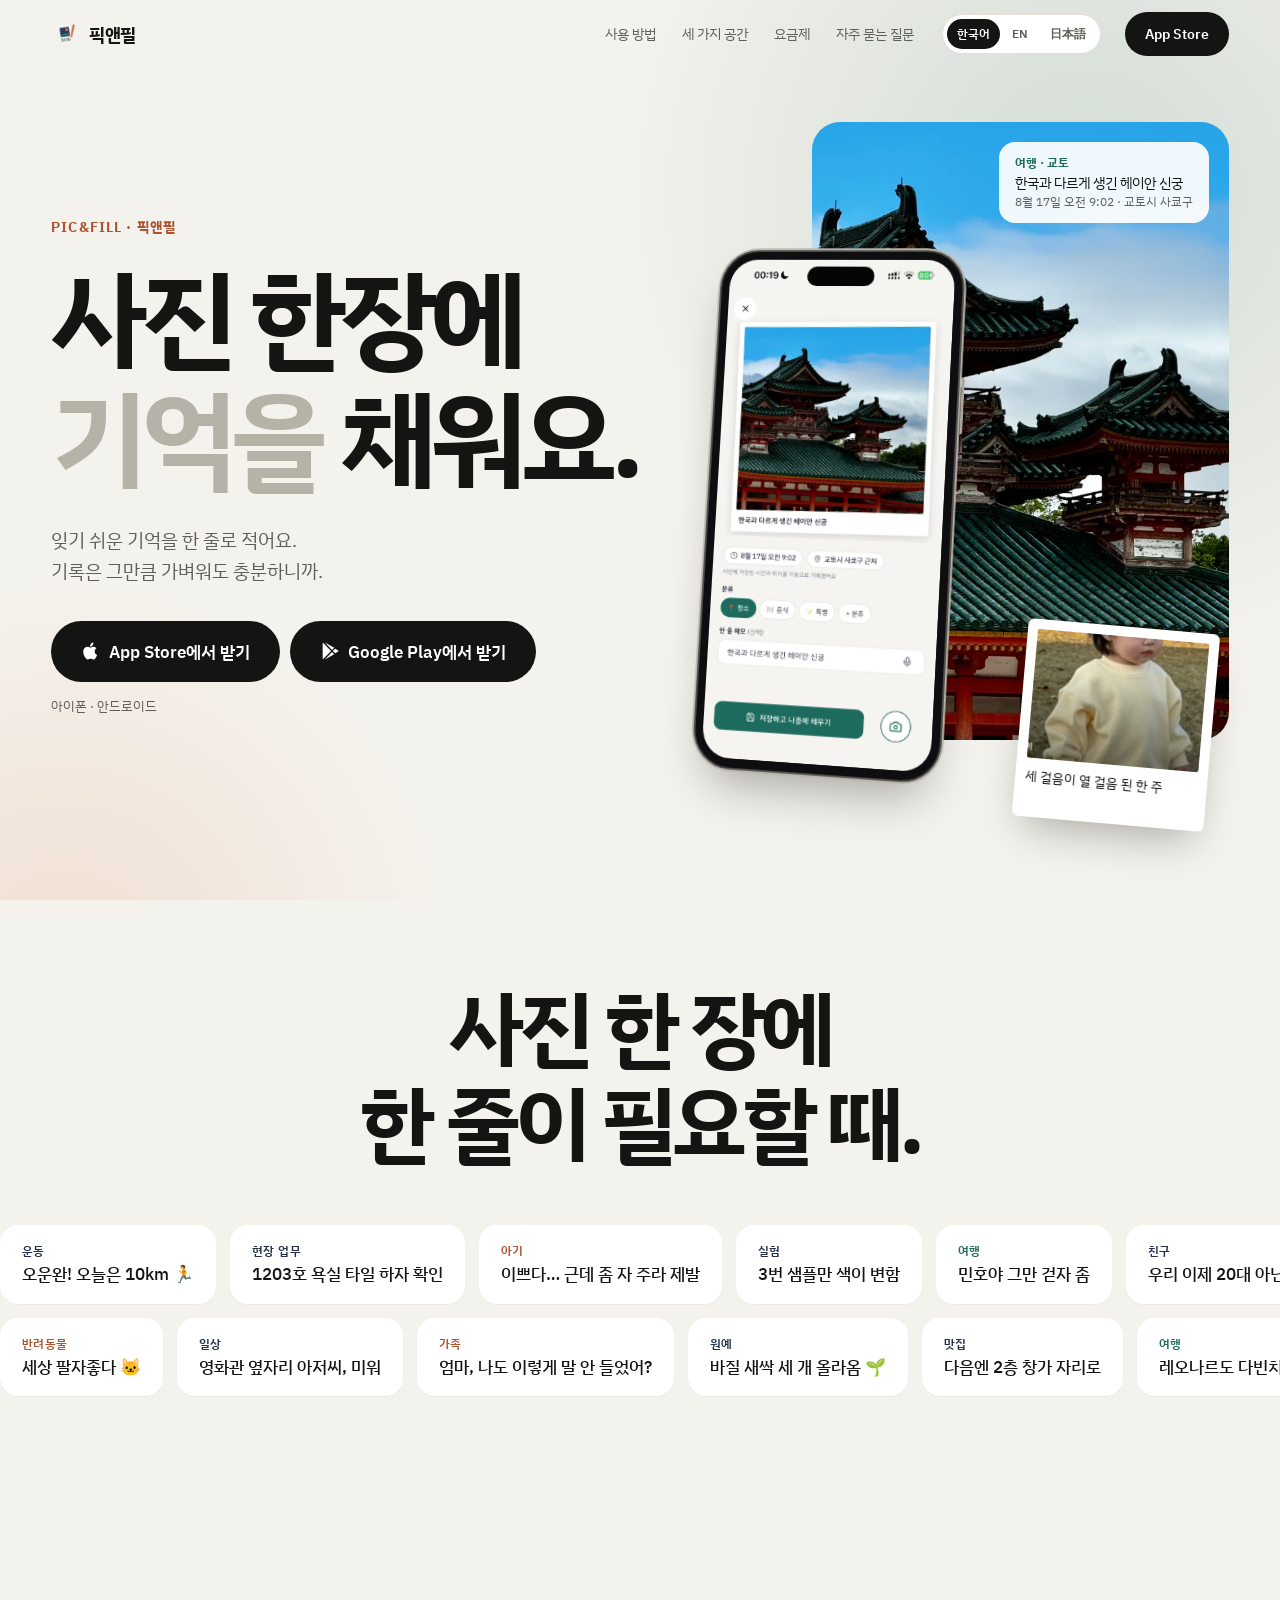
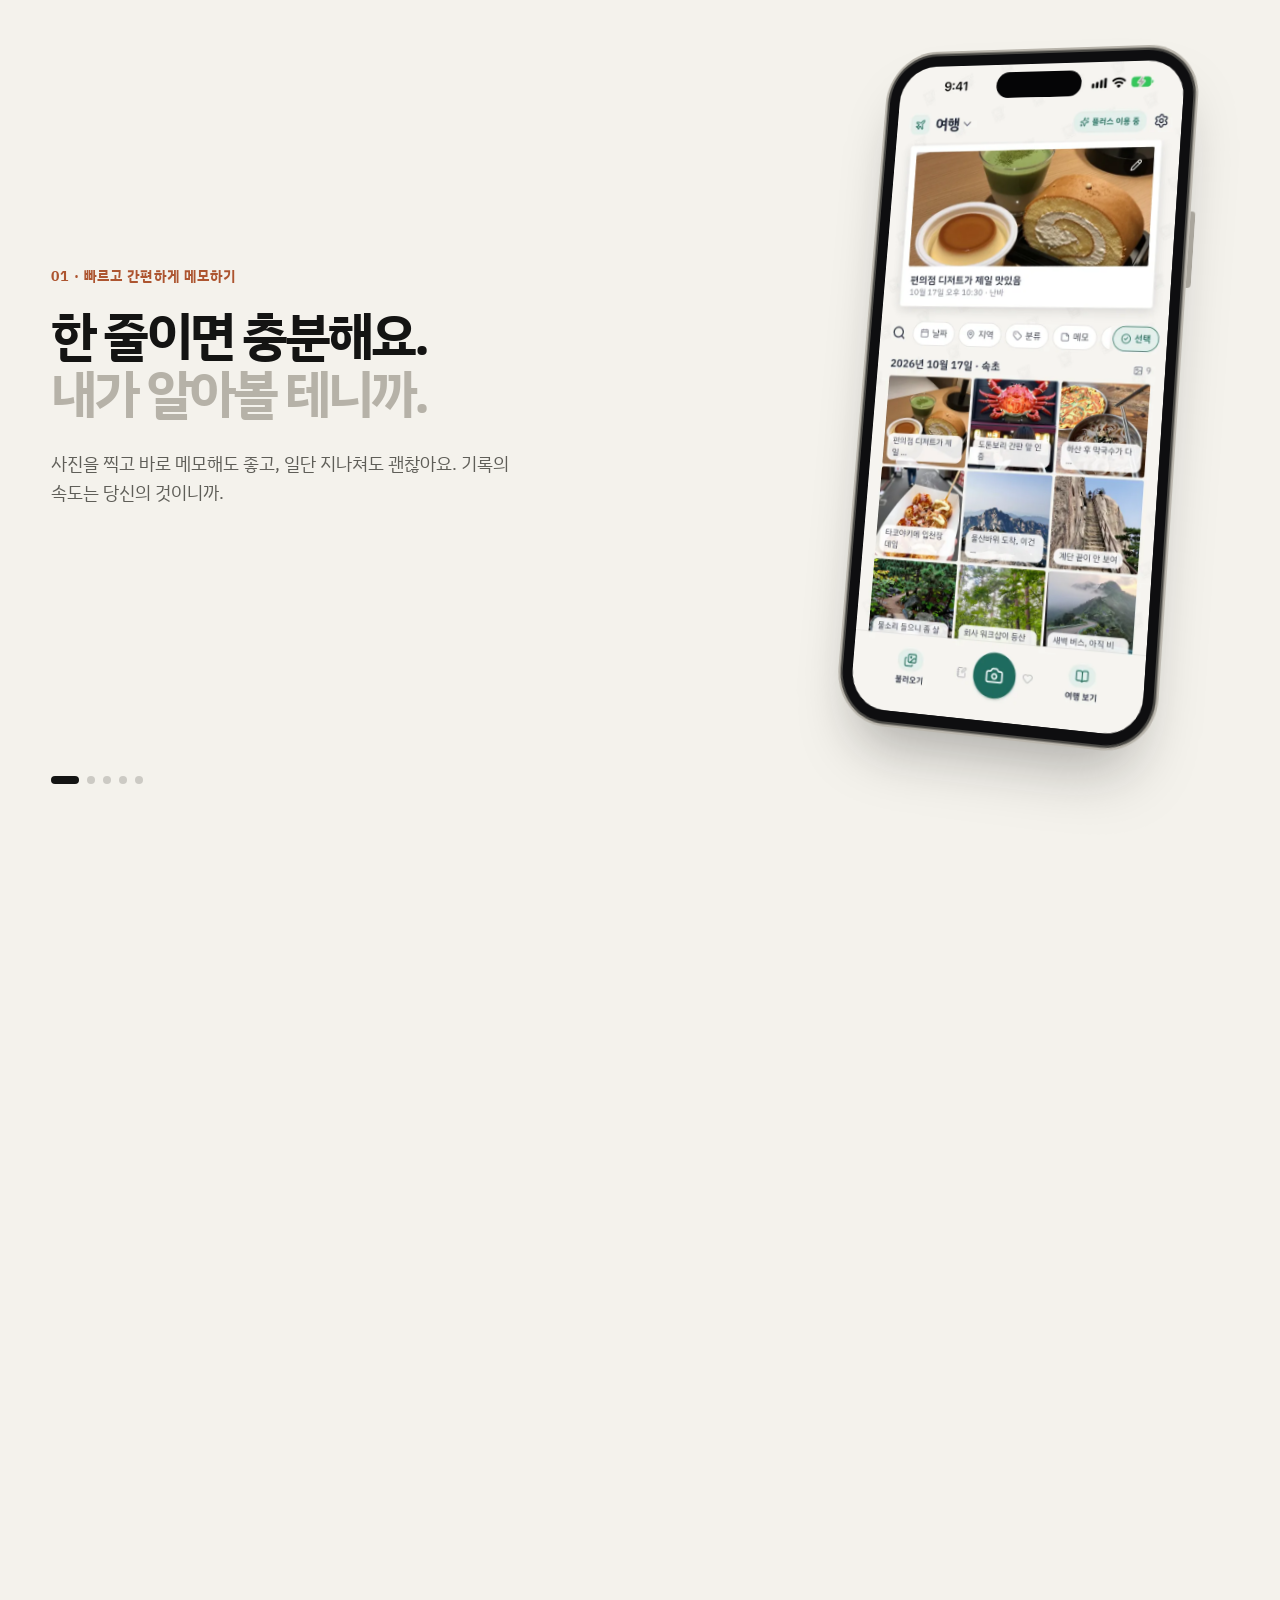
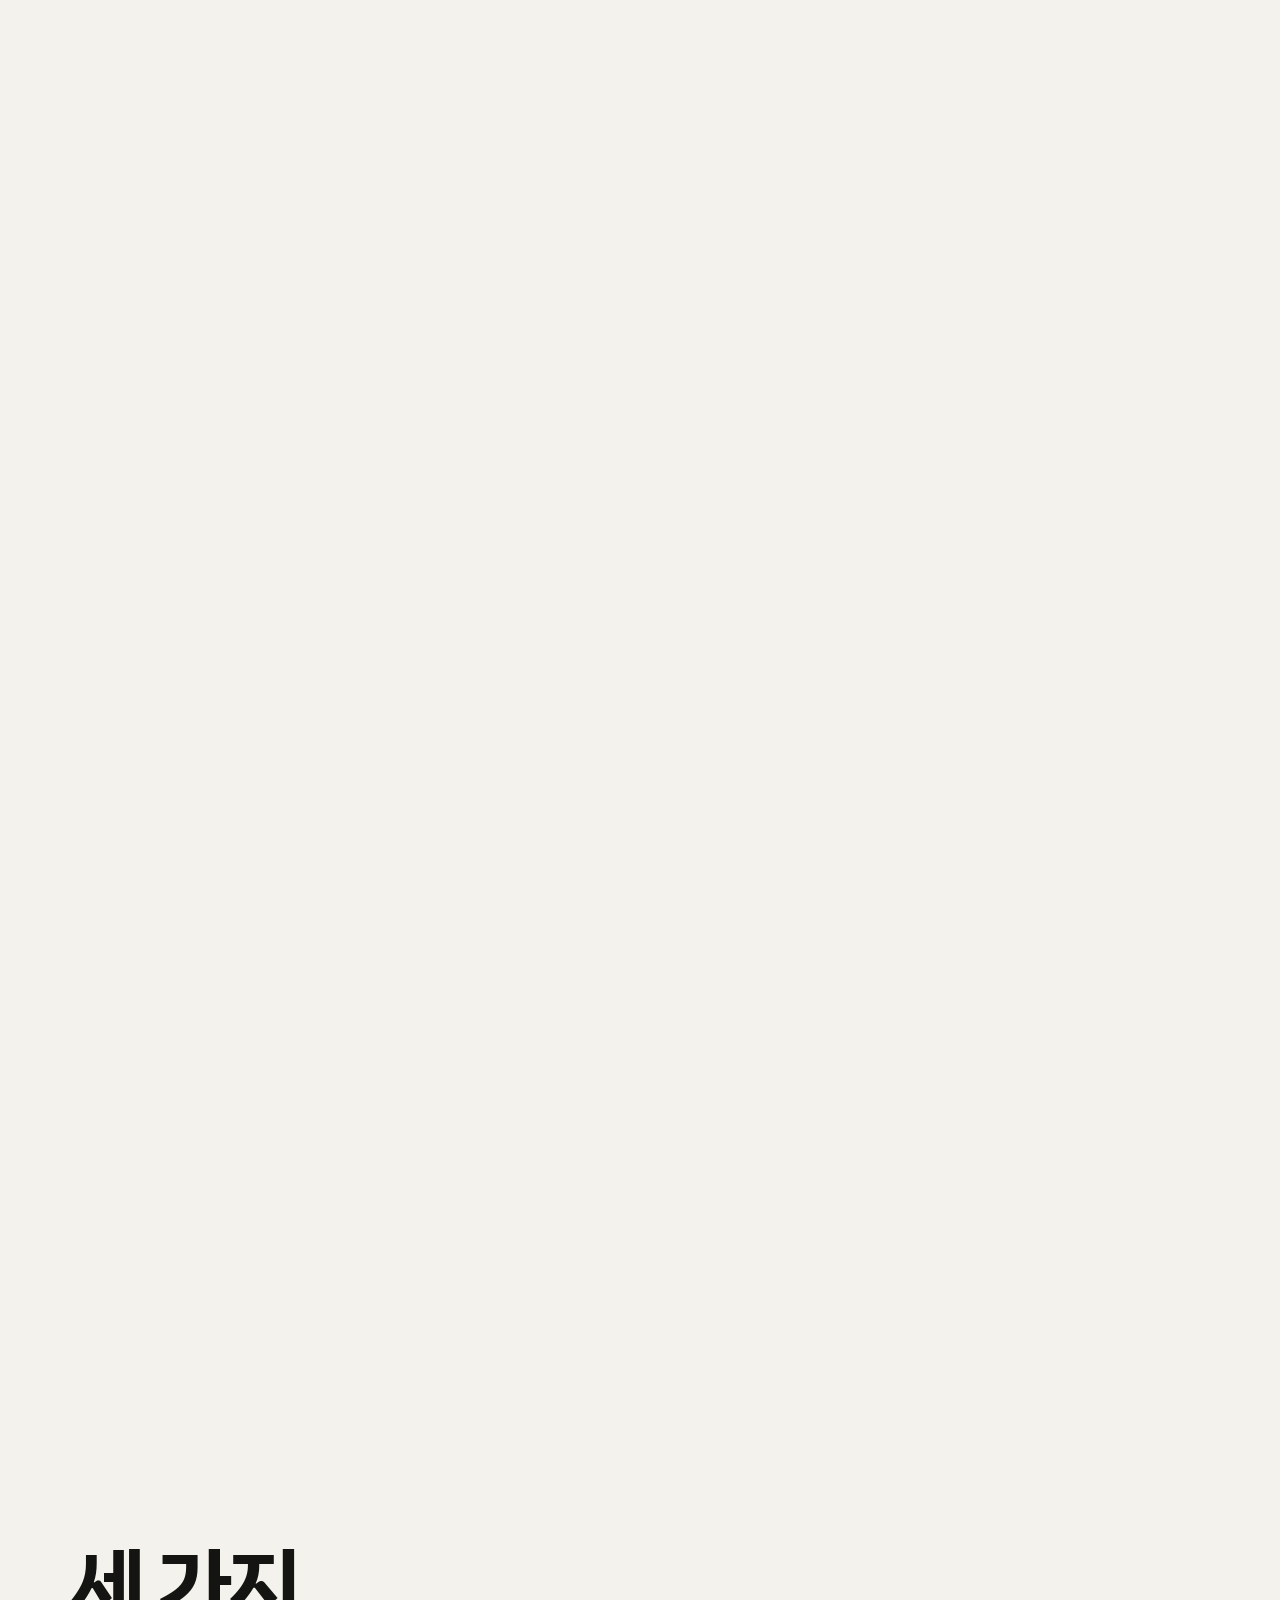
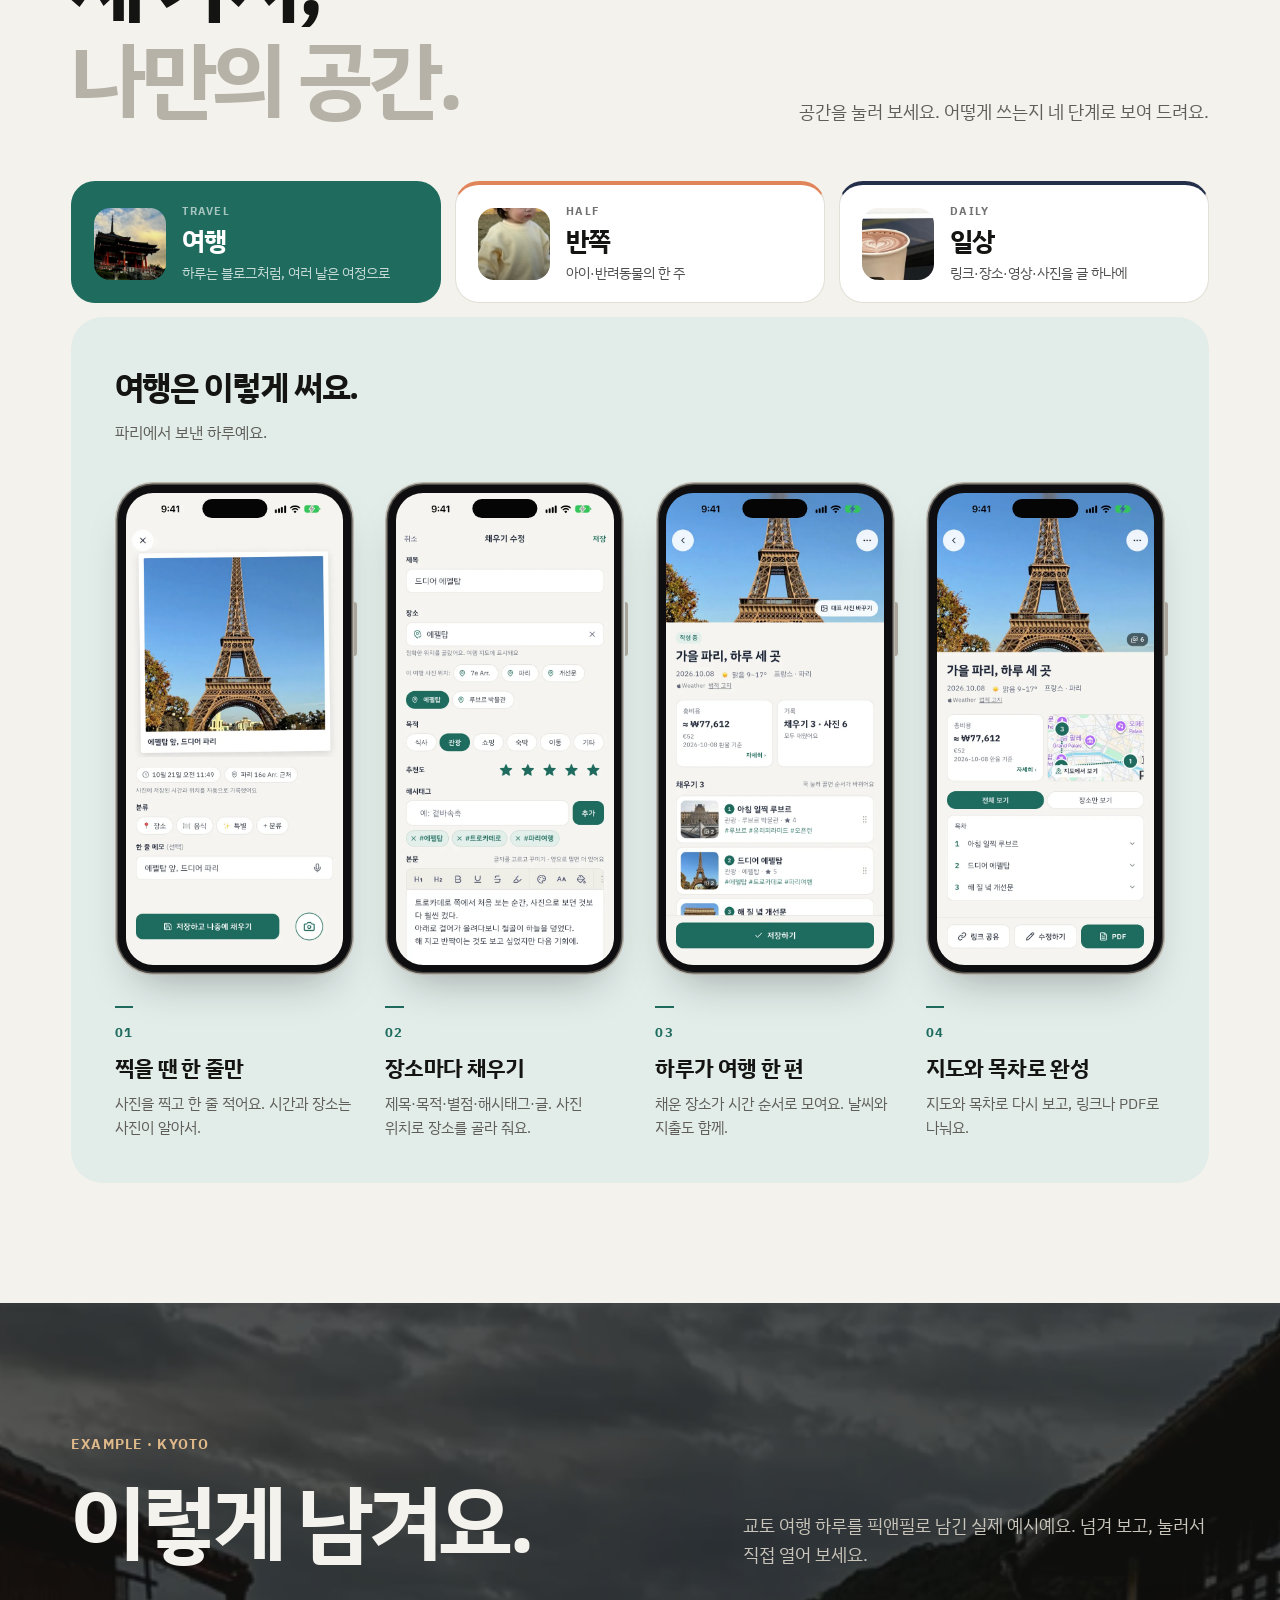
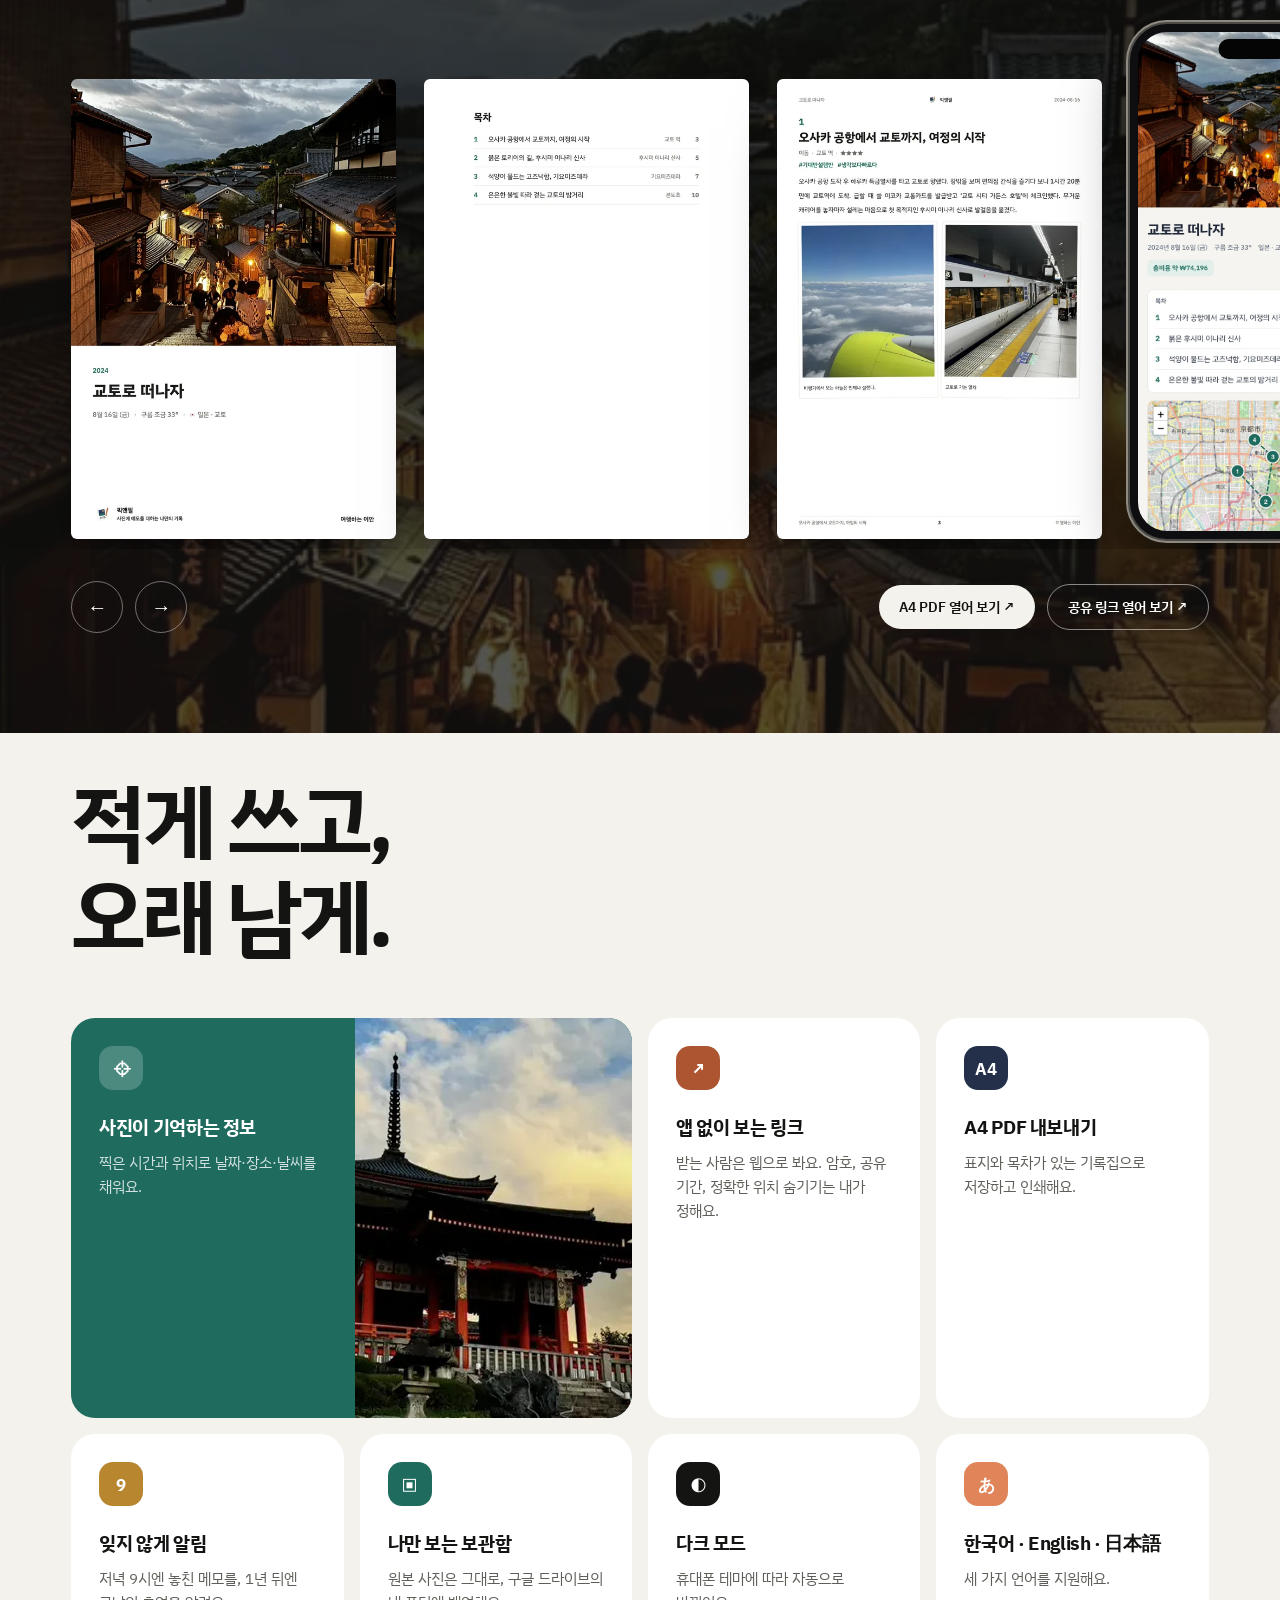
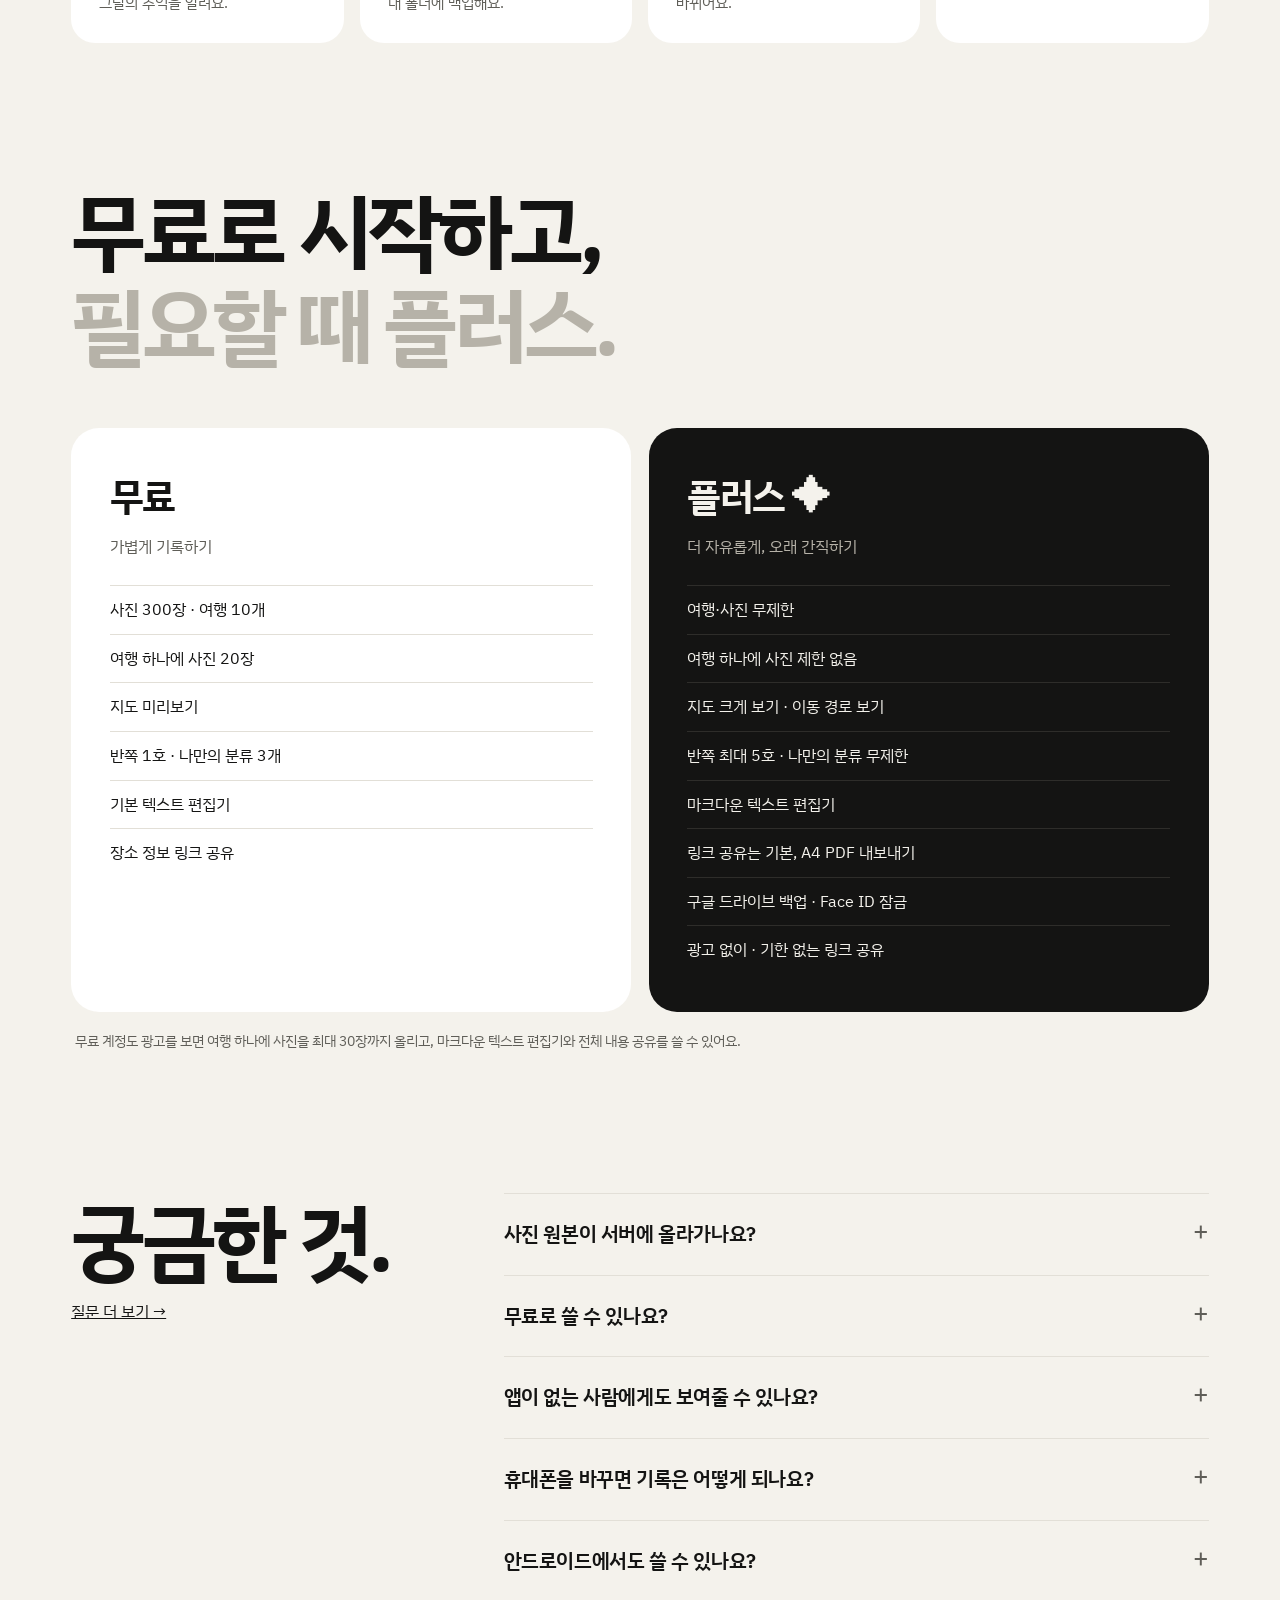
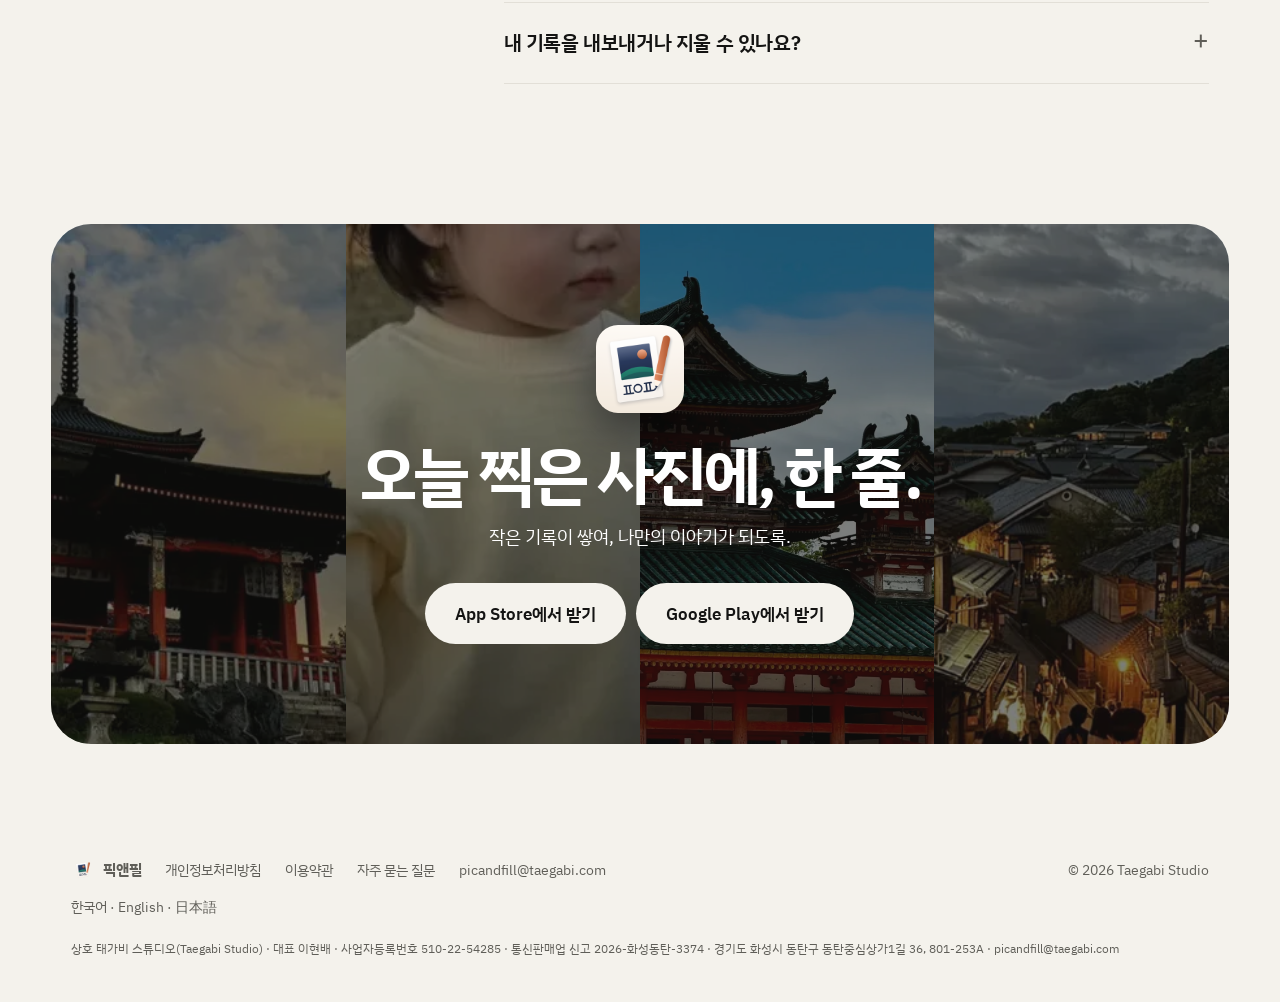
==== commit 4408688c: "Google Play 받기 버튼, 안드로이드 FAQ 답 바꿈 Co-Authored-By: Claude Opus 5.5 <noreply@anthropic.com>" ====
--- a/index.html
+++ b/index.html
@@ -59,7 +59,7 @@
       { "@type": "Question", "name": "사진 원본이 서버에 올라가나요?", "acceptedAnswer": { "@type": "Answer", "text": "아니요. 원본은 내 휴대폰 사진첩에 그대로 있고, 앱은 사진을 가리키는 정보와 기록만 저장해요. 링크로 공유할 때만 공유용 작은 사진을 올리고, 공유를 멈추면 지워요." } },
       { "@type": "Question", "name": "무료로 쓸 수 있나요?", "acceptedAnswer": { "@type": "Answer", "text": "네. 사진 300장, 여행 10개까지 무료로 기록하고 링크로 나눌 수 있어요. 더 많이 남기거나 PDF 기록집, 구글 드라이브 백업이 필요하면 플러스를 쓰면 돼요." } },
       { "@type": "Question", "name": "앱이 없는 사람에게도 보여줄 수 있나요?", "acceptedAnswer": { "@type": "Answer", "text": "네. 링크를 받은 사람은 앱 없이 웹 브라우저로 봐요. 암호를 걸거나 정확한 위치를 숨길 수 있어요." } },
-      { "@type": "Question", "name": "안드로이드에서도 쓸 수 있나요?", "acceptedAnswer": { "@type": "Answer", "text": "아이폰에 먼저 나오고, 안드로이드는 준비 중이에요." } }
+      { "@type": "Question", "name": "안드로이드에서도 쓸 수 있나요?", "acceptedAnswer": { "@type": "Answer", "text": "네, Google Play에서 받을 수 있어요." } }
     ]
   }
   </script>
@@ -88,11 +88,17 @@
       <h1 class="reveal d1">사진 한장에<br><span class="soft">기억을</span> 채워요.</h1>
       <p class="lead reveal d2">잊기 쉬운 기억을 한 줄로 적어요.<br>기록은 그만큼 가벼워도 충분하니까.</p>
       <div class="reveal d3">
+        <div class="stores">
         <a class="btn big" data-appstore data-track="appstore_hero" href="#">
           <svg viewBox="0 0 24 24" aria-hidden="true"><path d="M16.4 12.6c0-2.5 2-3.7 2.1-3.8-1.2-1.7-3-1.9-3.6-2-1.5-.2-3 .9-3.8.9-.8 0-2-.9-3.3-.9-1.7 0-3.3 1-4.2 2.6-1.8 3.1-.5 7.7 1.3 10.2.9 1.2 1.9 2.6 3.2 2.6 1.3-.1 1.8-.8 3.3-.8 1.6 0 2 .8 3.4.8 1.4 0 2.3-1.3 3.1-2.5 1-1.4 1.4-2.8 1.4-2.9 0 0-2.8-1.1-2.9-4.2zM13.9 5.1c.7-.9 1.2-2 1-3.2-1 0-2.3.7-3 1.6-.7.8-1.2 2-1.1 3.1 1.2.1 2.3-.6 3.1-1.5z"/></svg>
           <span class="label">App Store에서 받기</span>
         </a>
-        <p class="note">아이폰 먼저 · 안드로이드 준비 중</p>
+        <a class="btn big" data-track="play_hero" href="https://play.google.com/store/apps/details?id=com.taegabi.picandfill">
+          <svg viewBox="0 0 24 24" aria-hidden="true"><path d="M3.6 2.2c-.3.3-.4.7-.4 1.2v17.2c0 .5.1.9.4 1.2l9.7-9.8-9.7-9.8zm10.8 10.9 2.7 2.7-11.3 6.5 8.6-9.2zm3.9-3.8 3 1.7c.9.5.9 1.4 0 1.9l-3 1.7-3-3 3-2.3zM5.8 1.7l11.3 6.5-2.7 2.7-8.6-9.2z"/></svg>
+          <span class="label">Google Play에서 받기</span>
+        </a>
+        </div>
+        <p class="note">아이폰 · 안드로이드</p>
       </div>
     </div>
     <div class="hero-stage" data-parallax>
@@ -308,7 +314,7 @@
       <details><summary>무료로 쓸 수 있나요?</summary><p>네. 사진 300장, 여행 10개까지 무료로 기록하고 링크로 나눌 수 있어요. 더 많이 남기거나 PDF 기록집, 구글 드라이브 백업이 필요하면 플러스를 쓰면 돼요.</p></details>
       <details><summary>앱이 없는 사람에게도 보여줄 수 있나요?</summary><p>네. 링크를 받은 사람은 앱 없이 웹 브라우저로 봐요. 암호를 걸거나 정확한 위치를 숨길 수 있어요.</p></details>
       <details><summary>휴대폰을 바꾸면 기록은 어떻게 되나요?</summary><p>전에 쓰던 구글 또는 Apple 계정으로 로그인하면 기록이 그대로 있어요. 플러스의 구글 드라이브 백업을 쓰면 새 휴대폰에서도 사진이 보여요.</p></details>
-      <details><summary>안드로이드에서도 쓸 수 있나요?</summary><p>아이폰에 먼저 나오고, 안드로이드는 준비 중이에요.</p></details>
+      <details><summary>안드로이드에서도 쓸 수 있나요?</summary><p>네, Google Play에서 받을 수 있어요.</p></details>
       <details><summary>내 기록을 내보내거나 지울 수 있나요?</summary><p>네. 설정에서 내 기록 전체를 파일로 내보내고, 계정과 기록을 한 번에 지울 수 있어요.</p></details>
       </div></div>
     </div>
@@ -321,7 +327,10 @@
       <img class="icon reveal" src="assets/app-icon.png" alt="" width="88" height="88">
       <h2 class="display reveal d1">오늘 찍은 사진에, 한 줄.</h2>
       <p class="reveal d1">작은 기록이 쌓여, 나만의 이야기가 되도록.</p>
-      <a class="btn big light reveal d2" data-appstore data-track="appstore_bottom" href="#"><span class="label">App Store에서 받기</span></a>
+      <div class="stores reveal d2">
+      <a class="btn big light" data-appstore data-track="appstore_bottom" href="#"><span class="label">App Store에서 받기</span></a>
+      <a class="btn big light" data-track="play_bottom" href="https://play.google.com/store/apps/details?id=com.taegabi.picandfill"><span class="label">Google Play에서 받기</span></a>
+      </div>
     </div>
   </section>
 </main>
--- a/assets/site.css
+++ b/assets/site.css
@@ -27,6 +27,8 @@
 .btn:hover { transform: translateY(-2px); box-shadow: 0 10px 24px rgba(0,0,0,.18); }
 .btn.big { padding: 17px 30px; font-size: 17px; }
 .btn svg { width: 20px; height: 20px; fill: currentColor; }
+.stores { display: flex; flex-wrap: wrap; gap: 10px; }
+.cta-in .stores { justify-content: center; }
 .btn.soon { background: #3C3B37; cursor: default; }
 .btn.soon:hover { transform: none; box-shadow: none; }
 
@@ -237,6 +239,7 @@
 /* 약관·방침 언어 바꾸기 */
 .doc .langs { font-size: 14px; color: var(--sub, #6B6A64); margin: 0 0 8px; }
 .doc .langs a { color: inherit; }
+.doc .notice { background: #ECE9E1; border-radius: 10px; padding: 12px 14px; font-size: 14px; }
 
 /* 아래 사업자 정보 (전자상거래법 표시) */
 footer .biz { flex-basis: 100%; width: 100%; margin: 6px 0 0; font-size: 12px; color: var(--sub); }
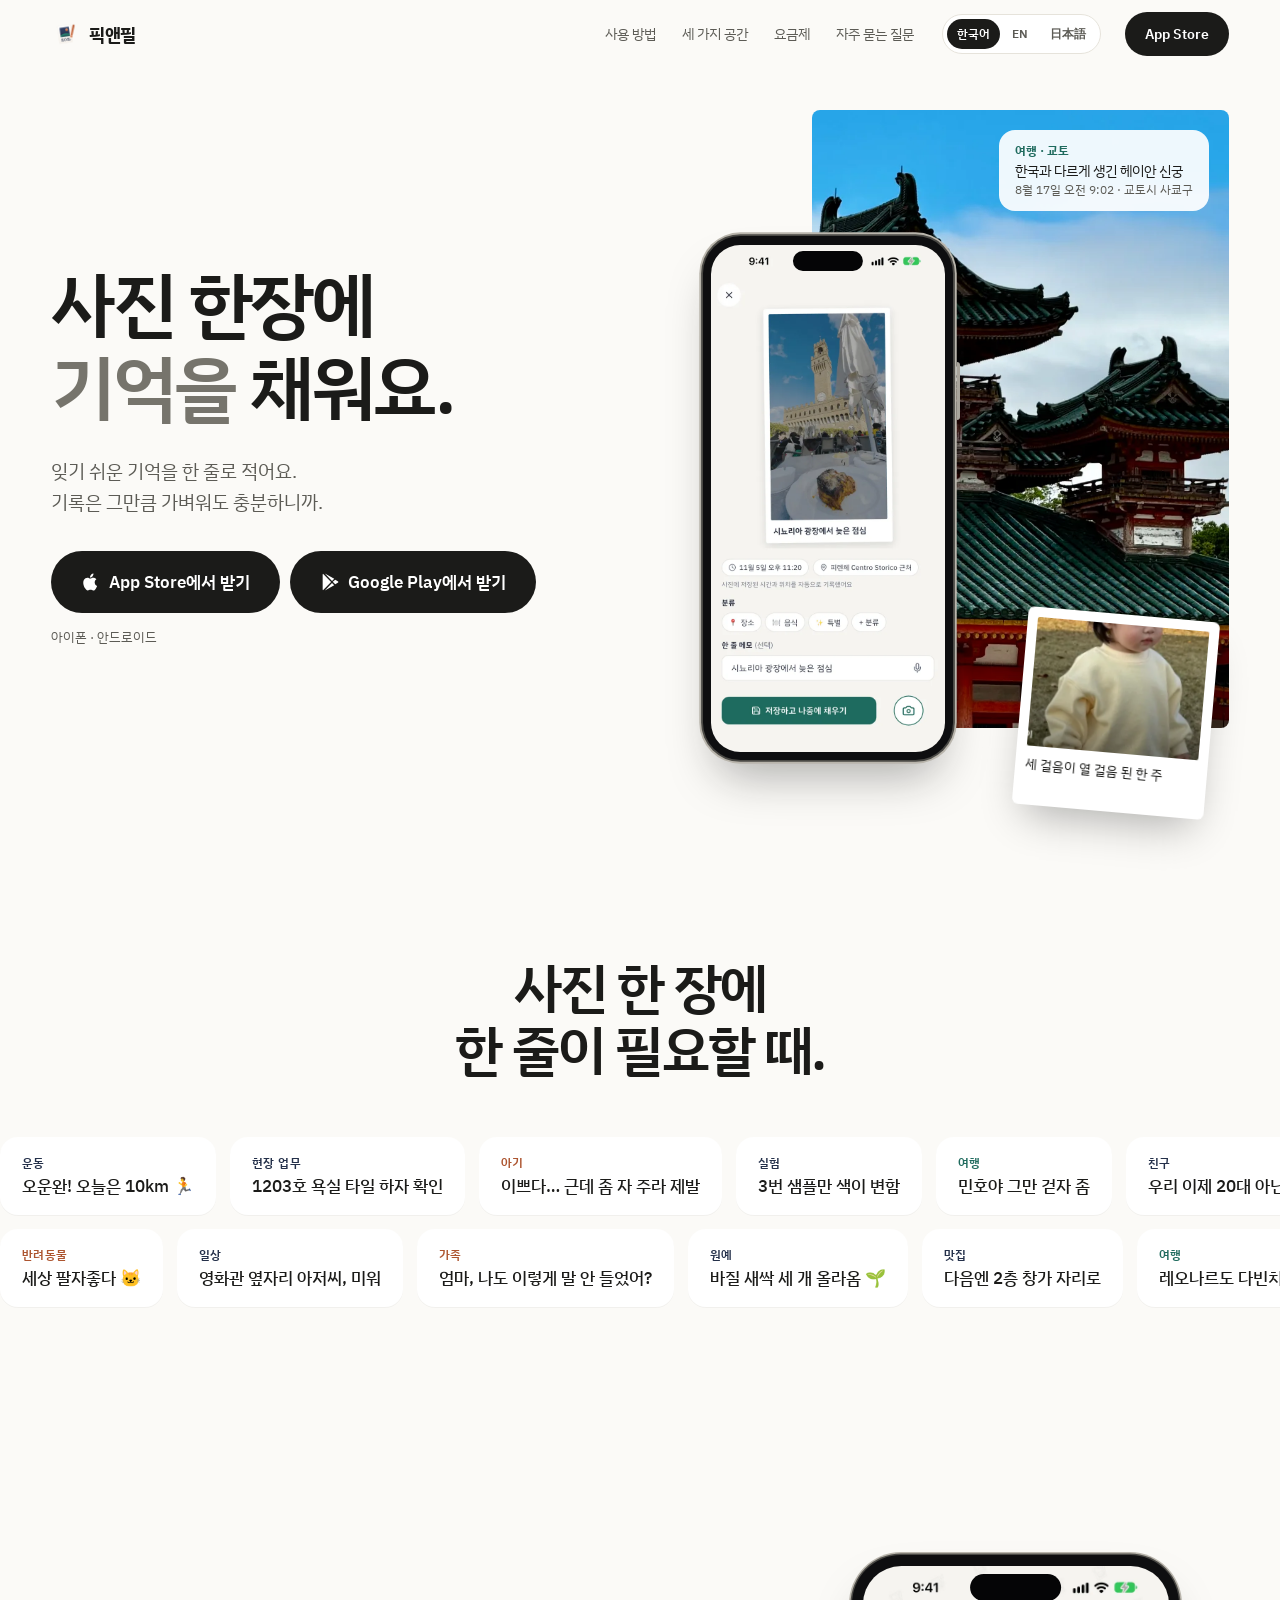
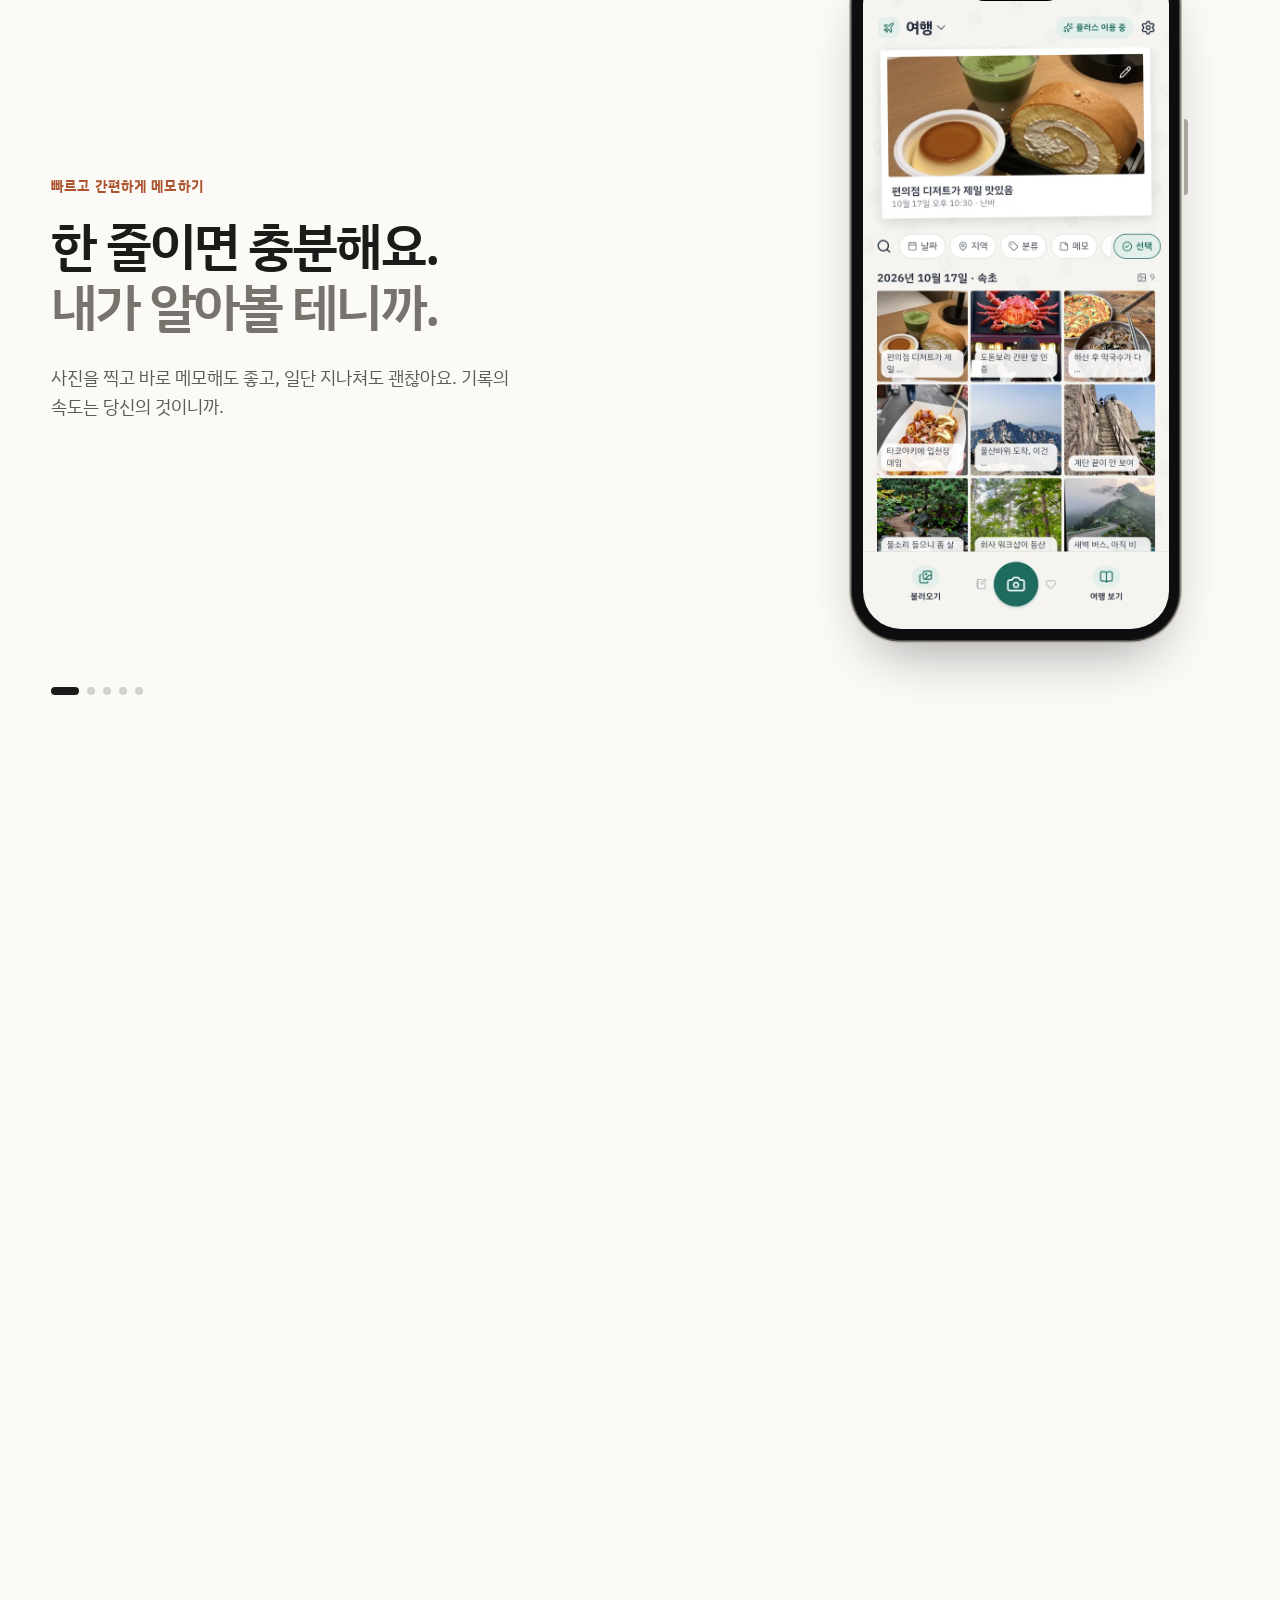
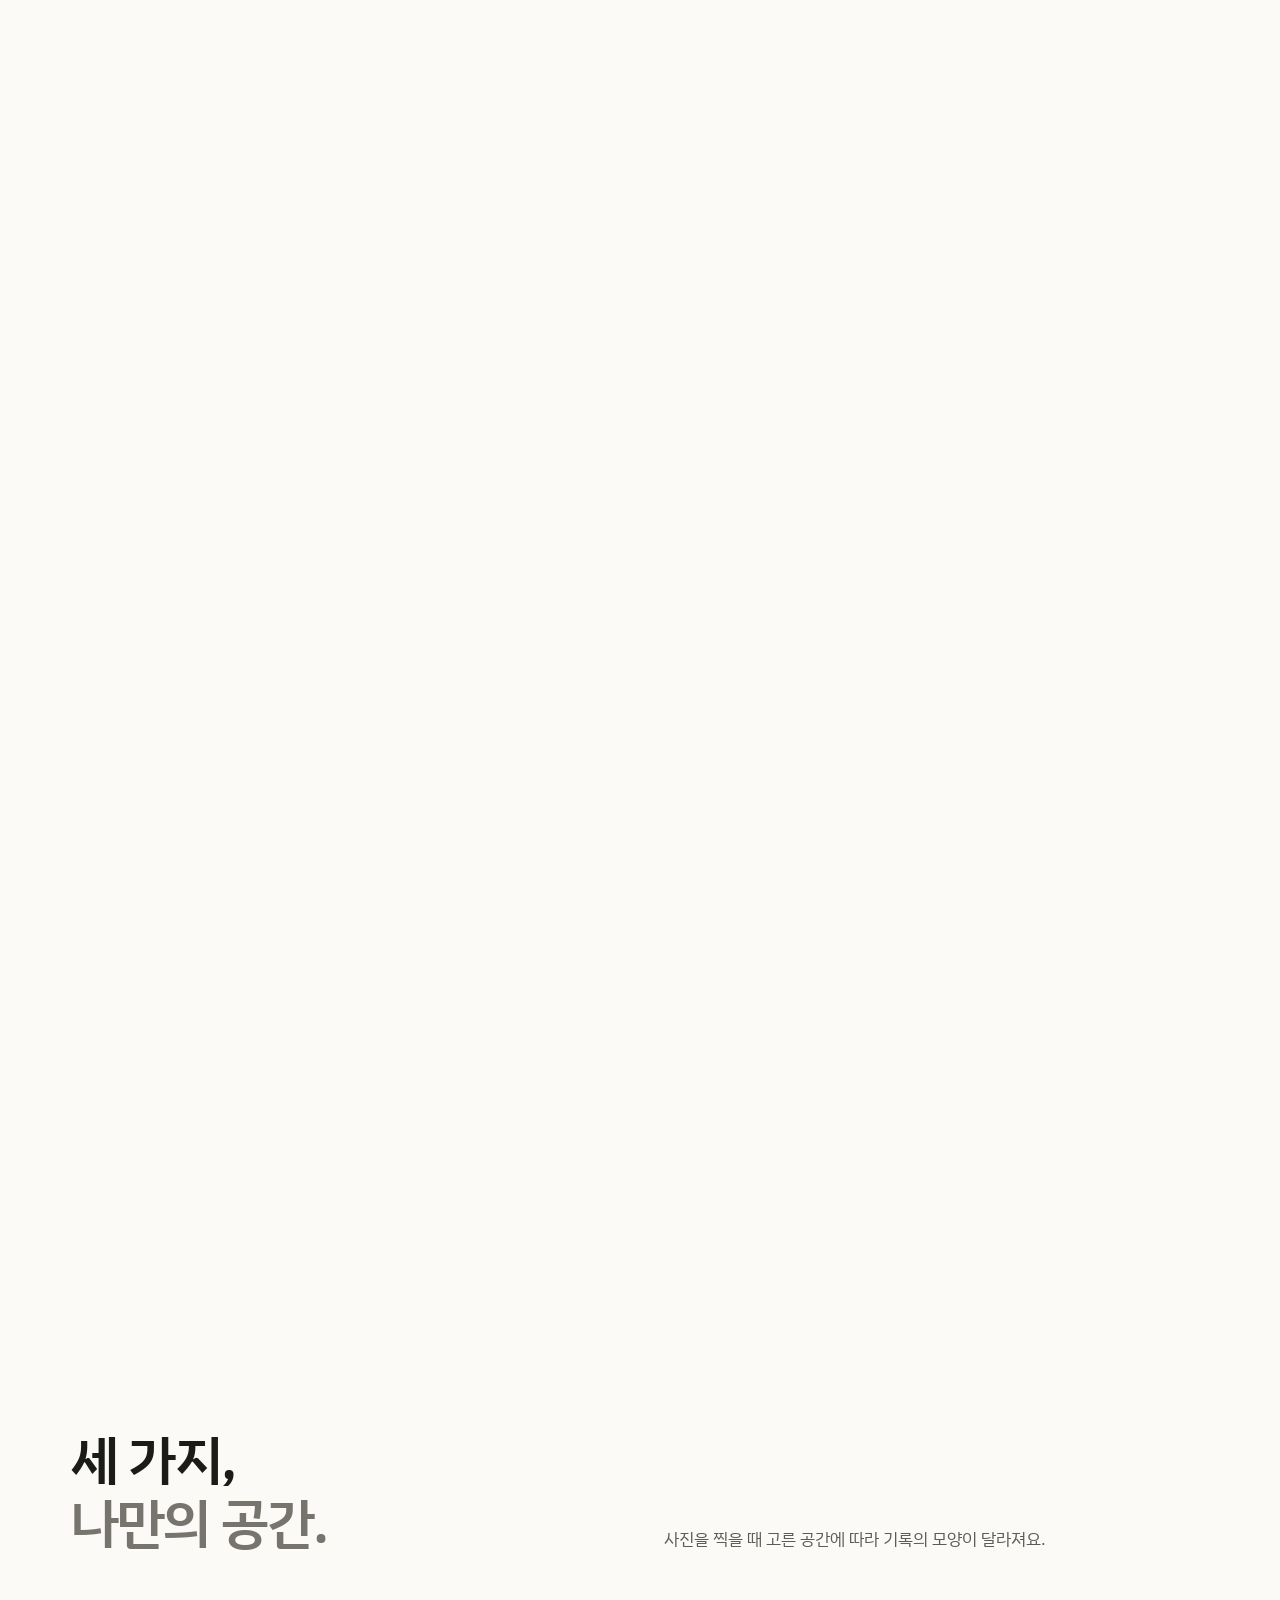
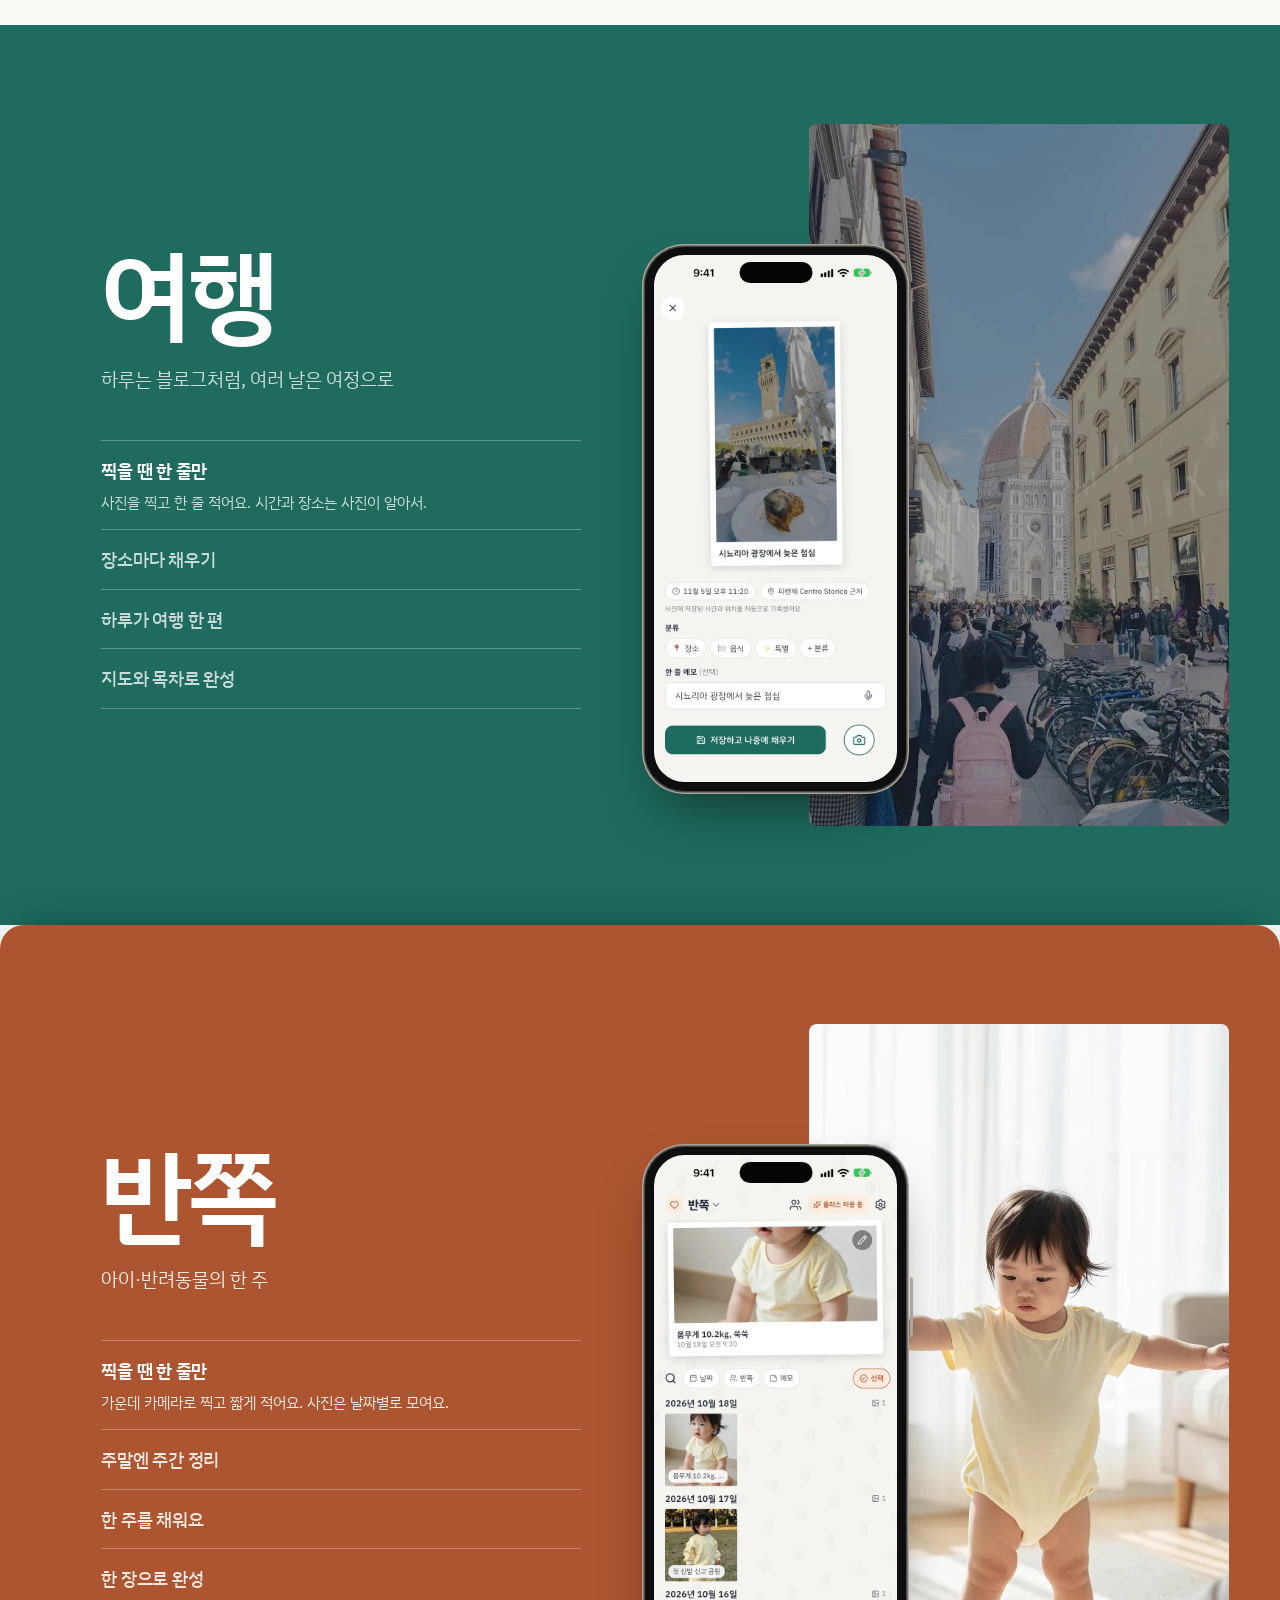
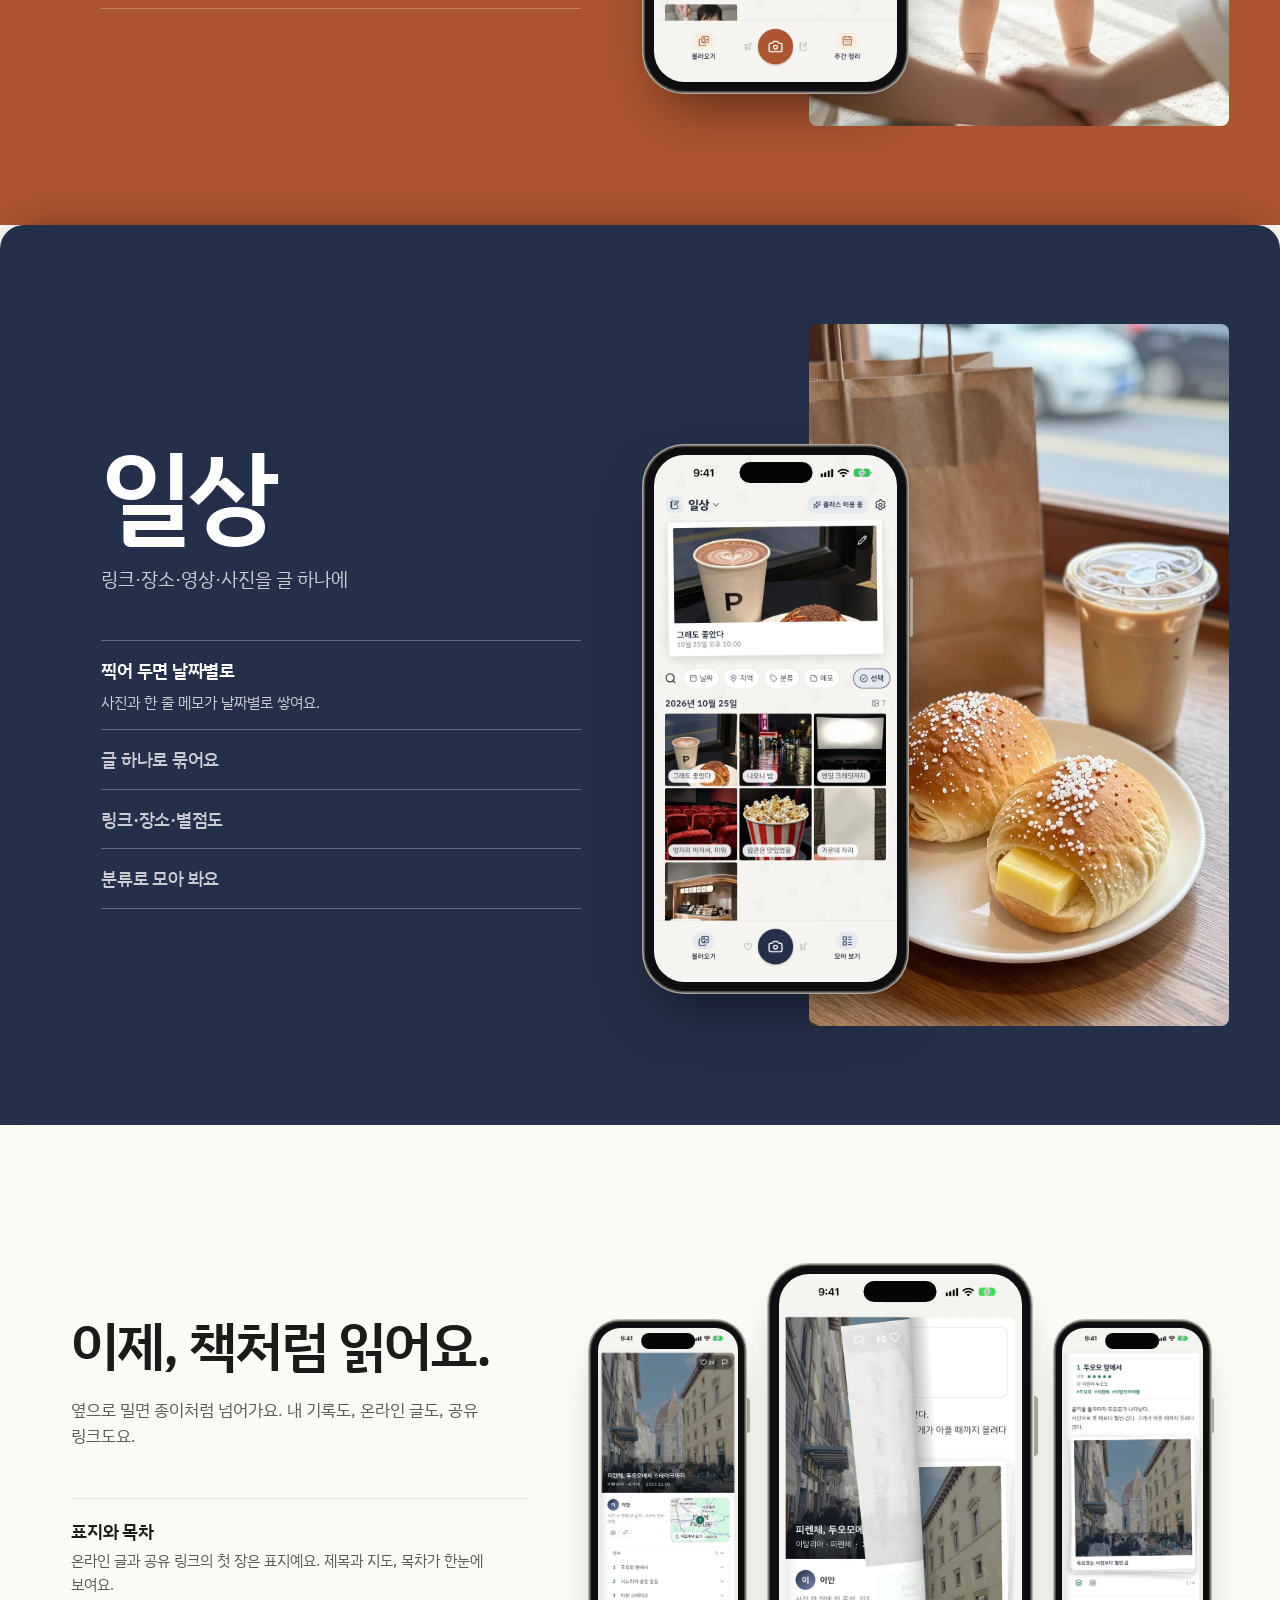
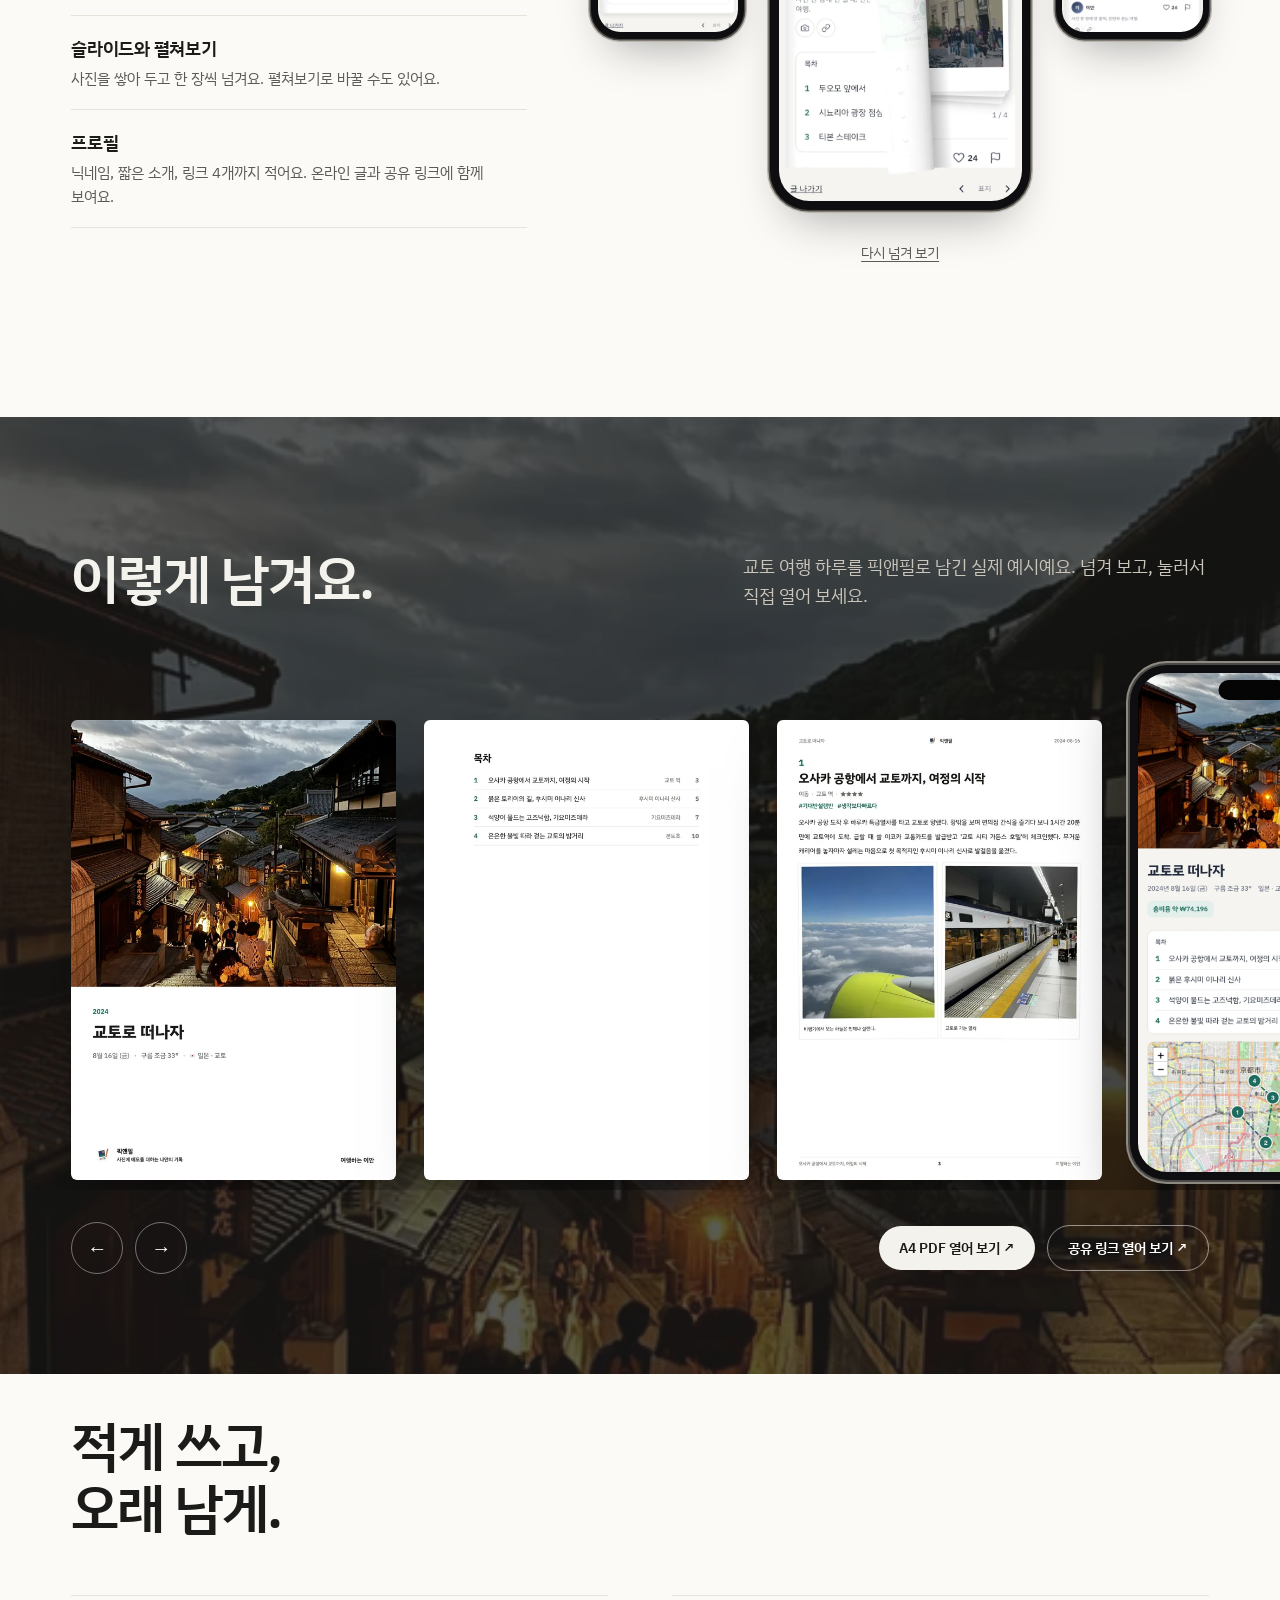
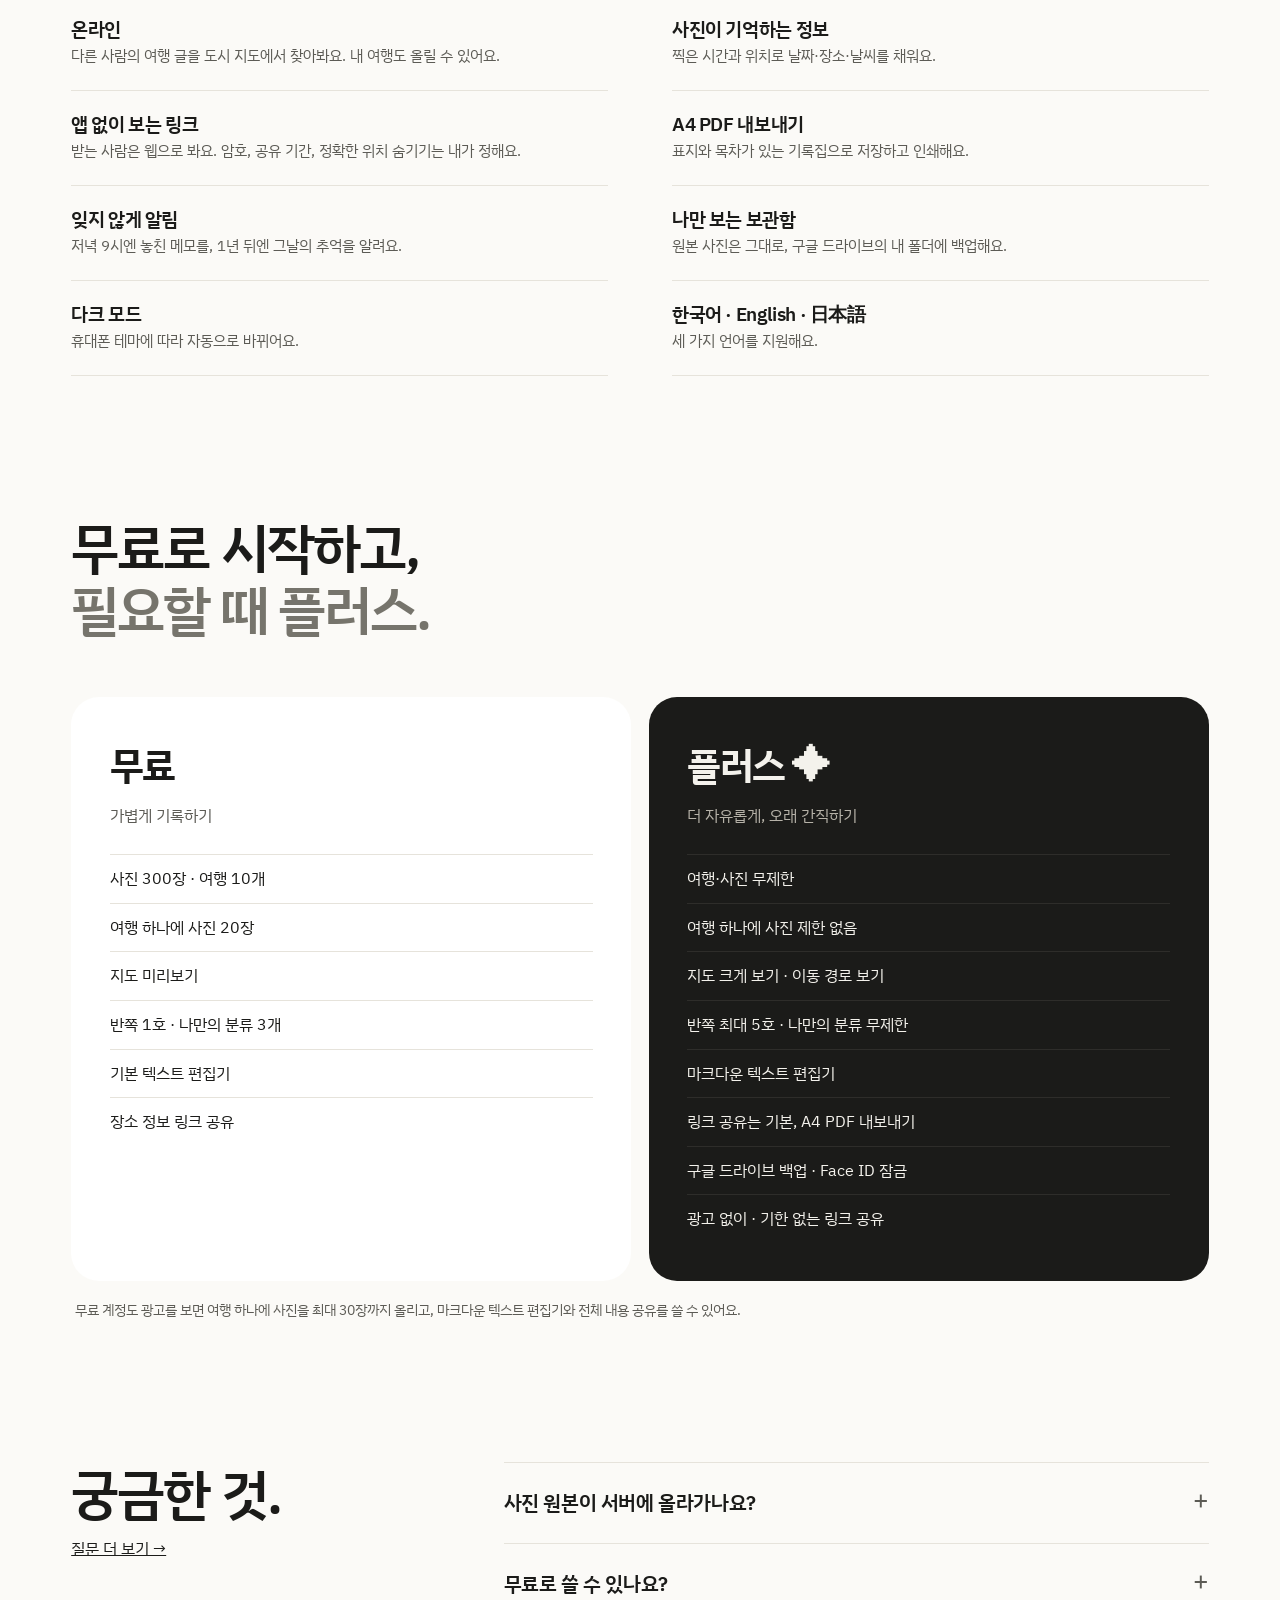
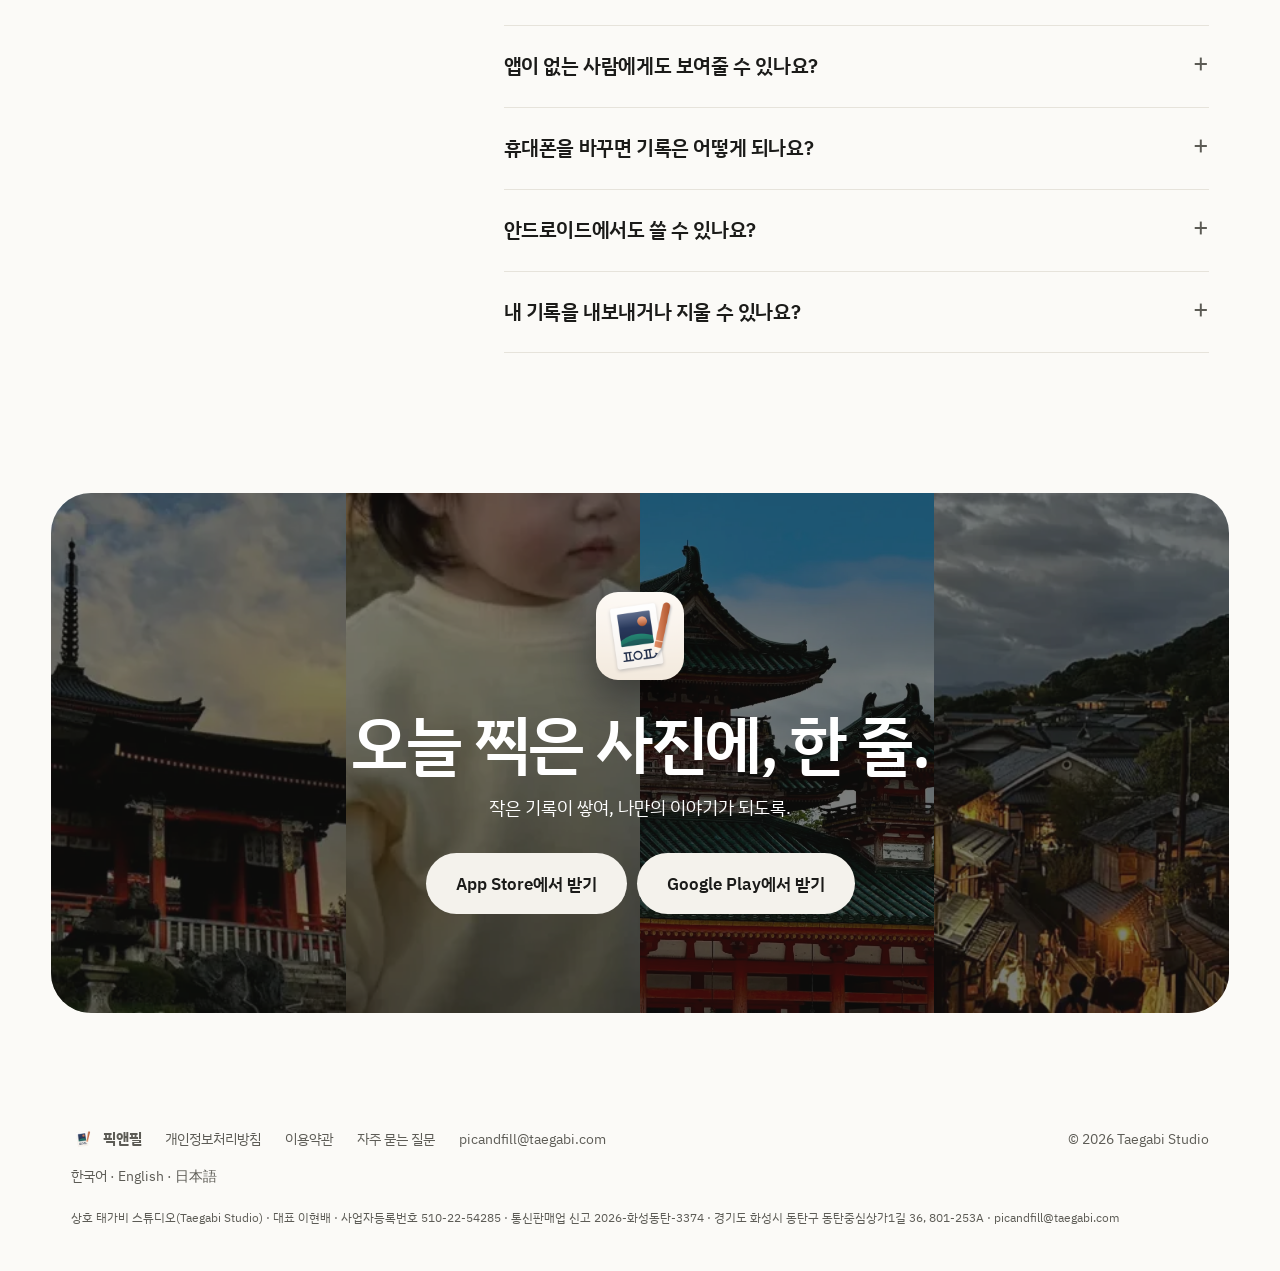
==== commit b332cefd: "홈 다시 다듬기 (1.0.4): 세 공간을 색으로 가득 찬 장으로, 책처럼 읽기 구역, 기능은 글 목록, 제목·바탕·장식 정리, 1.0.4 앱 화면 한·영·일 1.0.4 승인 뒤 " ====
--- a/index.html
+++ b/index.html
@@ -84,7 +84,6 @@
   <!-- 첫 화면: 큰 제목 + 정면·사선 아이폰 -->
   <section class="hero">
     <div>
-      <p class="kicker reveal">PIC&amp;FILL · 픽앤필</p>
       <h1 class="reveal d1">사진 한장에<br><span class="soft">기억을</span> 채워요.</h1>
       <p class="lead reveal d2">잊기 쉬운 기억을 한 줄로 적어요.<br>기록은 그만큼 가벼워도 충분하니까.</p>
       <div class="reveal d3">
@@ -101,10 +100,10 @@
         <p class="note">아이폰 · 안드로이드</p>
       </div>
     </div>
-    <div class="hero-stage" data-parallax>
+    <div class="hero-stage">
       <figure class="big reveal"><img src="assets/photo/temple.webp" alt="교토 헤이안 신궁의 초록 지붕" width="1040" height="1000" fetchpriority="high">
         <figcaption><b>여행 · 교토</b>한국과 다르게 생긴 헤이안 신궁<small>8월 17일 오전 9:02 · 교토시 사쿄구</small></figcaption></figure>
-      <div class="iphone tilt reveal d1" style="--ry:-14deg;--rx:5deg;--rz:2deg"><div class="screen"><img src="assets/screens/02.webp" alt="사진을 찍은 직후 한 줄 메모를 쓰는 화면" width="660" height="1430"></div></div>
+      <div class="iphone reveal d1"><div class="screen"><img src="assets/travel/01.webp" alt="사진을 찍은 직후 한 줄 메모를 쓰는 화면" width="660" height="1430"></div></div>
       <figure class="polaroid reveal d2"><img src="assets/photo/baby.webp" alt="잔디밭에 선 아기" width="400" height="300"><figcaption>세 걸음이 열 걸음 된 한 주</figcaption></figure>
     </div>
   </section>
@@ -148,14 +147,14 @@
   <section class="story" id="story" aria-label="픽앤필 사용 흐름">
     <div class="story-stage">
       <div class="story-text">
-        <div class="story-step on" style="--accent:var(--peach-ink)"><span class="num">01 · 빠르고 간편하게 메모하기</span><h2 class="display">한 줄이면 충분해요.<br><span class="soft">내가 알아볼 테니까.</span></h2><p>사진을 찍고 바로 메모해도 좋고, 일단 지나쳐도 괜찮아요. 기록의 속도는 당신의 것이니까.</p></div>
-        <div class="story-step" style="--accent:var(--travel)"><span class="num">02 · 사진을 기록으로</span><h2 class="display">사진을 찍는 이유는<br><span class="soft">사진 안에 없으니까.</span></h2><p>사진들을 모아 나만의 여행을 만들 수 있어요. 그 여행이 모여 여정이 될 수 있어요.</p></div>
-        <div class="story-step" style="--accent:var(--peach-ink)"><span class="num">03 · 나의 반쪽</span><h2 class="display">다시 보고 싶은 건<br><span class="soft">대단한 날만이 아니니까.</span></h2><p>나의 반쪽과 함께하는 순간과 나의 감정을 한 주에 한 장으로 정리해요. 매일 쓰는 건 나도 힘드니까.</p></div>
-        <div class="story-step" style="--accent:var(--navy)"><span class="num">04 · 평범한 게 일상</span><h2 class="display">메모가 필요할 때,<br><span class="soft">잠깐 있다 갈게요.</span></h2><p>거창할 거 있나요. 사진에 메모가 필요한 순간에 써요. 그래도 쓸 만한 기능은 다 있어요.</p></div>
-        <div class="story-step" style="--accent:var(--gold)"><span class="num">05 · 남기기</span><h2 class="display">오프라인 기록집,<br><span class="soft">보관은 아날로그가 좋아요.</span></h2><p>정성스럽게 만든 나만의 기록을 A4 PDF로 받을 수 있어요. 물론 링크로 나누는 것도 돼요.</p></div>
+        <div class="story-step on" style="--accent:var(--peach-ink)"><span class="num">빠르고 간편하게 메모하기</span><h2 class="display">한 줄이면 충분해요.<br><span class="soft">내가 알아볼 테니까.</span></h2><p>사진을 찍고 바로 메모해도 좋고, 일단 지나쳐도 괜찮아요. 기록의 속도는 당신의 것이니까.</p></div>
+        <div class="story-step" style="--accent:var(--travel)"><span class="num">사진을 기록으로</span><h2 class="display">사진을 찍는 이유는<br><span class="soft">사진 안에 없으니까.</span></h2><p>사진들을 모아 나만의 여행을 만들 수 있어요. 그 여행이 모여 여정이 될 수 있어요.</p></div>
+        <div class="story-step" style="--accent:var(--peach-ink)"><span class="num">나의 반쪽</span><h2 class="display">다시 보고 싶은 건<br><span class="soft">대단한 날만이 아니니까.</span></h2><p>나의 반쪽과 함께하는 순간과 나의 감정을 한 주에 한 장으로 정리해요. 매일 쓰는 건 나도 힘드니까.</p></div>
+        <div class="story-step" style="--accent:var(--navy)"><span class="num">평범한 게 일상</span><h2 class="display">메모가 필요할 때,<br><span class="soft">잠깐 있다 갈게요.</span></h2><p>거창할 거 있나요. 사진에 메모가 필요한 순간에 써요. 그래도 쓸 만한 기능은 다 있어요.</p></div>
+        <div class="story-step" style="--accent:var(--gold)"><span class="num">남기기</span><h2 class="display">오프라인 기록집,<br><span class="soft">보관은 아날로그가 좋아요.</span></h2><p>정성스럽게 만든 나만의 기록을 A4 PDF로 받을 수 있어요. 물론 링크로 나누는 것도 돼요.</p></div>
       </div>
       <div class="story-phone">
-        <div class="iphone tilt" data-story-phone style="--ry:-14deg;--rx:5deg;--rz:2deg">
+        <div class="iphone">
           <div class="screen">
             <img class="on" src="assets/screens/home.webp" alt="여행 사진첩: 속초 사진 아홉 장마다 한 줄 메모" width="660" height="1434">
             <img src="assets/screens/03.webp" alt="" width="660" height="1430" loading="lazy">
@@ -170,58 +169,95 @@
   </section>
 
   <!-- 세 공간: 누르면 그 공간 쓰는 법 4단계 (화면: picfill store/video shorts_impact·burst·firststeps) -->
-  <section class="spaces" id="spaces">
-    <div class="wrap">
-      <div class="head-row">
-        <h2 class="display reveal">세 가지,<br><span class="soft">나만의 공간.</span></h2>
-        <p class="reveal d1">공간을 눌러 보세요. 어떻게 쓰는지 네 단계로 보여 드려요.</p>
-      </div>
-      <div class="space-tabs reveal" role="tablist" aria-label="세 가지 공간">
-        <button class="space-tab tab-travel" role="tab" id="tab-travel" aria-controls="panel-travel" aria-selected="true" data-track="space_travel">
-          <img src="assets/photo/pagoda.webp" alt="" width="72" height="72"><span><small>TRAVEL</small><b>여행</b><em>하루는 블로그처럼, 여러 날은 여정으로</em></span></button>
-        <button class="space-tab tab-half" role="tab" id="tab-half" aria-controls="panel-half" aria-selected="false" tabindex="-1" data-track="space_half">
-          <img src="assets/photo/baby.webp" alt="" width="72" height="72"><span><small>HALF</small><b>반쪽</b><em>아이·반려동물의 한 주</em></span></button>
-        <button class="space-tab tab-daily" role="tab" id="tab-daily" aria-controls="panel-daily" aria-selected="false" tabindex="-1" data-track="space_daily">
-          <img src="assets/photo/coffee.webp" alt="" width="72" height="72"><span><small>DAILY</small><b>일상</b><em>링크·장소·영상·사진을 글 하나에</em></span></button>
-      </div>
-      <div class="space-panel panel-travel" role="tabpanel" id="panel-travel" aria-labelledby="tab-travel">
-        <h3>여행은 이렇게 써요.</h3><p>파리에서 보낸 하루예요.</p>
-        <ol class="steps">
-          <li><div class="iphone"><div class="screen"><img src="assets/travel/01.webp" alt="에펠탑 사진에 한 줄 메모를 쓰는 화면" width="660" height="1434" loading="lazy"></div></div>
-            <span class="step-no">01</span><h4>찍을 땐 한 줄만</h4><p>사진을 찍고 한 줄 적어요. 시간과 장소는 사진이 알아서.</p></li>
-          <li><div class="iphone"><div class="screen"><img src="assets/travel/02.webp" alt="에펠탑 채우기: 장소, 목적, 추천도, 해시태그, 본문" width="660" height="1434" loading="lazy"></div></div>
-            <span class="step-no">02</span><h4>장소마다 채우기</h4><p>제목·목적·별점·해시태그·글. 사진 위치로 장소를 골라 줘요.</p></li>
-          <li><div class="iphone"><div class="screen"><img src="assets/travel/03.webp" alt="가을 파리 여행: 날씨, 지출, 채우기 세 개" width="660" height="1434" loading="lazy"></div></div>
-            <span class="step-no">03</span><h4>하루가 여행 한 편</h4><p>채운 장소가 시간 순서로 모여요. 날씨와 지출도 함께.</p></li>
-          <li><div class="iphone"><div class="screen"><img src="assets/travel/04.webp" alt="저장한 파리 여행: 번호 핀 지도와 목차, 링크 공유·PDF 버튼" width="660" height="1434" loading="lazy"></div></div>
-            <span class="step-no">04</span><h4>지도와 목차로 완성</h4><p>지도와 목차로 다시 보고, 링크나 PDF로 나눠요.</p></li>
+    <section class="spaces" id="spaces">
+    <div class="wrap spaces-head">
+      <h2 class="display reveal">세 가지,<br><span class="soft">나만의 공간.</span></h2>
+      <p class="reveal d1">사진을 찍을 때 고른 공간에 따라 기록의 모양이 달라져요.</p>
+    </div>
+    <article class="chapter ch-travel" aria-labelledby="ch-travel">
+      <div class="ch-copy">
+        <h3 id="ch-travel">여행</h3>
+        <p class="ch-line">하루는 블로그처럼, 여러 날은 여정으로</p>
+        <ol class="ch-steps" aria-label="쓰는 순서">
+          <li><button type="button" aria-current="true" data-track="space_travel_1"><b>찍을 땐 한 줄만</b><span>사진을 찍고 한 줄 적어요. 시간과 장소는 사진이 알아서.</span></button></li>
+          <li><button type="button" data-track="space_travel_2"><b>장소마다 채우기</b><span>제목·목적·별점·해시태그·글. 사진 위치로 장소를 골라 줘요.</span></button></li>
+          <li><button type="button" data-track="space_travel_3"><b>하루가 여행 한 편</b><span>채운 장소가 시간 순서로 모여요. 날씨와 지출도 함께.</span></button></li>
+          <li><button type="button" data-track="space_travel_4"><b>지도와 목차로 완성</b><span>지도와 목차로 다시 보고, 링크나 PDF로 나눠요.</span></button></li>
         </ol>
       </div>
-      <div class="space-panel panel-half" role="tabpanel" id="panel-half" aria-labelledby="tab-half" hidden>
-        <h3>반쪽은 이렇게 써요.</h3><p>걸음마를 배운 하율이의 한 주예요.</p>
-        <ol class="steps">
-          <li><div class="iphone"><div class="screen"><img src="assets/half/01.webp" alt="반쪽 홈: 날짜별로 모인 사진과 한 줄 메모" width="660" height="1434" loading="lazy"></div></div>
-            <span class="step-no">01</span><h4>찍을 땐 한 줄만</h4><p>가운데 카메라로 찍고 짧게 적어요. 사진은 날짜별로 모여요.</p></li>
-          <li><div class="iphone"><div class="screen"><img src="assets/half/02.webp" alt="주간 정리 쓰기: 비어 있는 요일 칸 일곱 개" width="660" height="1434" loading="lazy"></div></div>
-            <span class="step-no">02</span><h4>주말엔 주간 정리</h4><p>아래 '주간 정리'를 누르면 요일 칸 일곱 개가 열려요. 사진을 칸으로 끌어다 놓아요.</p></li>
-          <li><div class="iphone"><div class="screen"><img src="assets/half/03.webp" alt="요일마다 사진과 메모가 채워진 주간 정리" width="660" height="1434" loading="lazy"></div></div>
-            <span class="step-no">03</span><h4>한 주를 채워요</h4><p>'날짜대로 채우기'면 한 번에 들어가요. 별표로 특별한 날을 골라요.</p></li>
-          <li><div class="iphone"><div class="screen"><img src="assets/half/04.webp" alt="완성된 한 주: 요일 사진, 몸무게, 특별한 기록" width="660" height="1434" loading="lazy"></div></div>
-            <span class="step-no">04</span><h4>한 장으로 완성</h4><p>몸무게·건강 상태와 특별한 기록이 한 화면에 모여요. 링크나 PDF로 나눠요.</p></li>
+      <div class="ch-visual">
+        <img class="ch-photo" src="assets/photo/ch-travel.webp" alt="피렌체 골목 끝에 보이는 두오모" loading="lazy">
+        <div class="iphone"><div class="screen">
+            <img class="on" src="assets/travel/01.webp" alt="시뇨리아 광장 사진에 한 줄 메모를 쓰는 화면" width="660" height="1434" loading="lazy">
+            <img src="assets/travel/02.webp" alt="채우기 화면: 장소, 목적, 추천도, 해시태그, 본문" width="660" height="1434" loading="lazy">
+            <img src="assets/travel/03.webp" alt="피렌체 여행: 날씨, 지출, 채우기 세 개" width="660" height="1434" loading="lazy">
+            <img src="assets/travel/04.webp" alt="저장한 피렌체 여행: 번호 핀 지도와 목차, 링크 공유·PDF 버튼" width="660" height="1434" loading="lazy">
+        </div></div>
+      </div>
+    </article>
+    <article class="chapter ch-half" aria-labelledby="ch-half">
+      <div class="ch-copy">
+        <h3 id="ch-half">반쪽</h3>
+        <p class="ch-line">아이·반려동물의 한 주</p>
+        <ol class="ch-steps" aria-label="쓰는 순서">
+          <li><button type="button" aria-current="true" data-track="space_half_1"><b>찍을 땐 한 줄만</b><span>가운데 카메라로 찍고 짧게 적어요. 사진은 날짜별로 모여요.</span></button></li>
+          <li><button type="button" data-track="space_half_2"><b>주말엔 주간 정리</b><span>아래 '주간 정리'를 누르면 요일 칸 일곱 개가 열려요. 사진을 칸으로 끌어다 놓아요.</span></button></li>
+          <li><button type="button" data-track="space_half_3"><b>한 주를 채워요</b><span>'날짜대로 채우기'면 한 번에 들어가요. 별표로 특별한 날을 골라요.</span></button></li>
+          <li><button type="button" data-track="space_half_4"><b>한 장으로 완성</b><span>몸무게·건강 상태와 특별한 기록이 한 화면에 모여요. 링크나 PDF로 나눠요.</span></button></li>
         </ol>
       </div>
-      <div class="space-panel panel-daily" role="tabpanel" id="panel-daily" aria-labelledby="tab-daily" hidden>
-        <h3>일상은 이렇게 써요.</h3><p>토요일에 영화관에 다녀온 날이에요.</p>
-        <ol class="steps">
-          <li><div class="iphone"><div class="screen"><img src="assets/daily/01.webp" alt="일상 홈: 영화관 사진이 날짜별로 모인 화면" width="660" height="1434" loading="lazy"></div></div>
-            <span class="step-no">01</span><h4>찍어 두면 날짜별로</h4><p>사진과 한 줄 메모가 날짜별로 쌓여요.</p></li>
-          <li><div class="iphone"><div class="screen"><img src="assets/daily/02.webp" alt="일상글: 토요일 영화관, 사진 네 장과 짧은 글" width="660" height="1434" loading="lazy"></div></div>
-            <span class="step-no">02</span><h4>글 하나로 묶어요</h4><p>사진 몇 장을 고르고 짧게 쓰면 일상글 하나.</p></li>
-          <li><div class="iphone"><div class="screen"><img src="assets/daily/03.webp" alt="일상글: 상품 링크, 별점, 장소가 들어간 중고거래 메모" width="660" height="1430" loading="lazy"></div></div>
-            <span class="step-no">03</span><h4>링크·장소·별점도</h4><p>상품 링크, 장소, 별점을 글 안에 넣어요.</p></li>
-          <li><div class="iphone"><div class="screen"><img src="assets/daily/04.webp" alt="모아 보기: 실험 분류의 일상글 세 개" width="660" height="1434" loading="lazy"></div></div>
-            <span class="step-no">04</span><h4>분류로 모아 봐요</h4><p>영화·실험처럼 내 분류로 모아 봐요.</p></li>
+      <div class="ch-visual">
+        <img class="ch-photo" src="assets/photo/ch-half.webp" alt="거실에서 걸음마를 하는 아기" loading="lazy">
+        <div class="iphone"><div class="screen">
+            <img class="on" src="assets/half/01.webp" alt="반쪽 홈: 날짜별로 모인 사진과 한 줄 메모" width="660" height="1434" loading="lazy">
+            <img src="assets/half/02.webp" alt="주간 정리 쓰기: 비어 있는 요일 칸 일곱 개" width="660" height="1434" loading="lazy">
+            <img src="assets/half/03.webp" alt="요일마다 사진과 메모가 채워진 주간 정리" width="660" height="1434" loading="lazy">
+            <img src="assets/half/04.webp" alt="완성된 한 주: 요일 사진, 몸무게, 특별한 기록" width="660" height="1434" loading="lazy">
+        </div></div>
+      </div>
+    </article>
+    <article class="chapter ch-daily" aria-labelledby="ch-daily">
+      <div class="ch-copy">
+        <h3 id="ch-daily">일상</h3>
+        <p class="ch-line">링크·장소·영상·사진을 글 하나에</p>
+        <ol class="ch-steps" aria-label="쓰는 순서">
+          <li><button type="button" aria-current="true" data-track="space_daily_1"><b>찍어 두면 날짜별로</b><span>사진과 한 줄 메모가 날짜별로 쌓여요.</span></button></li>
+          <li><button type="button" data-track="space_daily_2"><b>글 하나로 묶어요</b><span>사진 몇 장을 고르고 짧게 쓰면 일상글 하나.</span></button></li>
+          <li><button type="button" data-track="space_daily_3"><b>링크·장소·별점도</b><span>상품 링크, 장소, 별점을 글 안에 넣어요.</span></button></li>
+          <li><button type="button" data-track="space_daily_4"><b>분류로 모아 봐요</b><span>영화·실험처럼 내 분류로 모아 봐요.</span></button></li>
         </ol>
+      </div>
+      <div class="ch-visual">
+        <img class="ch-photo" src="assets/photo/ch-daily.webp" alt="빵 두 개와 아이스 라테" loading="lazy">
+        <div class="iphone"><div class="screen">
+            <img class="on" src="assets/daily/01.webp" alt="일상 홈: 영화관 사진이 날짜별로 모인 화면" width="660" height="1434" loading="lazy">
+            <img src="assets/daily/02.webp" alt="일상글: 토요일 영화관, 사진 네 장과 짧은 글" width="660" height="1434" loading="lazy">
+            <img src="assets/daily/03.webp" alt="일상글: 상품 링크, 별점, 장소가 들어간 중고거래 메모" width="660" height="1430" loading="lazy">
+            <img src="assets/daily/04.webp" alt="모아 보기: 실험 분류의 일상글 세 개" width="660" height="1434" loading="lazy">
+        </div></div>
+      </div>
+    </article>
+  </section>
+
+  <!-- 1.0.4: 책처럼 읽기. 영상은 시연 데이터로 찍은 실제 앱 화면 -->
+  <section class="book" id="book">
+    <div class="wrap book-in">
+      <div class="book-copy">
+        <h2 class="display reveal">이제, 책처럼 읽어요.</h2>
+        <p class="book-lead reveal d1">옆으로 밀면 종이처럼 넘어가요. 내 기록도, 온라인 글도, 공유 링크도요.</p>
+        <ul class="book-list reveal d2">
+        <li><h3>표지와 목차</h3><p>온라인 글과 공유 링크의 첫 장은 표지예요. 제목과 지도, 목차가 한눈에 보여요.</p></li>
+        <li><h3>슬라이드와 펼쳐보기</h3><p>사진을 쌓아 두고 한 장씩 넘겨요. 펼쳐보기로 바꿀 수도 있어요.</p></li>
+        <li><h3>프로필</h3><p>닉네임, 짧은 소개, 링크 4개까지 적어요. 온라인 글과 공유 링크에 함께 보여요.</p></li>
+        </ul>
+      </div>
+      <div class="book-phones reveal">
+        <div class="iphone side"><div class="screen"><img src="assets/book/cover.webp" alt="온라인 글 표지: 제목, 프로필, 지도, 목차" width="660" height="1434" loading="lazy"></div></div>
+        <div class="book-main">
+          <div class="iphone"><div class="screen"><video data-curl muted playsinline preload="metadata" poster="assets/book/curl.webp" src="assets/book/curl.mp4" aria-label="여행 글의 표지를 옆으로 밀자 종이처럼 휘며 다음 장이 나타나는 영상"></video></div></div>
+          <button type="button" class="replay" data-replay data-track="book_replay">다시 넘겨 보기</button>
+        </div>
+        <div class="iphone side"><div class="screen"><img src="assets/book/page.webp" alt="채우기 한 장: 슬라이드 사진과 맨 아래 프로필" width="660" height="1434" loading="lazy"></div></div>
       </div>
     </div>
   </section>
@@ -230,7 +266,6 @@
   <section class="kyoto" id="samples">
     <img class="kyoto-bg" src="assets/photo/night.webp" alt="" width="600" height="400" loading="lazy">
     <div class="wrap">
-      <span class="kicker">EXAMPLE · KYOTO</span>
       <div class="head-row">
         <h2 class="display reveal">이렇게 남겨요.</h2>
         <p class="reveal d1">교토 여행 하루를 픽앤필로 남긴 실제 예시예요. 넘겨 보고, 눌러서 직접 열어 보세요.</p>
@@ -255,14 +290,15 @@
   <section class="features" id="features">
     <div class="wrap">
       <h2 class="display reveal" style="margin-bottom:56px">적게 쓰고,<br>오래 남게.</h2>
-      <div class="feat-grid">
-        <div class="feat wide reveal"><div><span class="ic">⌖</span><h3>사진이 기억하는 정보</h3><p>찍은 시간과 위치로 날짜·장소·날씨를 채워요.</p></div><img src="assets/photo/pagoda.webp" alt="" width="590" height="400" loading="lazy"></div>
-        <div class="feat reveal d1"><span class="ic" style="background:var(--peach-ink)">↗</span><h3>앱 없이 보는 링크</h3><p>받는 사람은 웹으로 봐요. 암호, 공유 기간, 정확한 위치 숨기기는 내가 정해요.</p></div>
-        <div class="feat reveal d2"><span class="ic" style="background:var(--navy)">A4</span><h3>A4 PDF 내보내기</h3><p>표지와 목차가 있는 기록집으로 저장하고 인쇄해요.</p></div>
-        <div class="feat reveal"><span class="ic" style="background:var(--gold)">9</span><h3>잊지 않게 알림</h3><p>저녁 9시엔 놓친 메모를, 1년 뒤엔 그날의 추억을 알려요.</p></div>
-        <div class="feat reveal d1"><span class="ic" style="background:var(--travel)">▣</span><h3>나만 보는 보관함</h3><p>원본 사진은 그대로, 구글 드라이브의 내 폴더에 백업해요.</p></div>
-        <div class="feat reveal d2"><span class="ic" style="background:var(--ink)">◐</span><h3>다크 모드</h3><p>휴대폰 테마에 따라 자동으로 바뀌어요.</p></div>
-        <div class="feat reveal d3"><span class="ic" style="background:var(--peach)">あ</span><h3>한국어 · English · 日本語</h3><p>세 가지 언어를 지원해요.</p></div>
+      <div class="feature-list reveal">
+        <div class="feature-row"><h3>온라인</h3><p>다른 사람의 여행 글을 도시 지도에서 찾아봐요. 내 여행도 올릴 수 있어요.</p></div>
+        <div class="feature-row"><h3>사진이 기억하는 정보</h3><p>찍은 시간과 위치로 날짜·장소·날씨를 채워요.</p></div>
+        <div class="feature-row"><h3>앱 없이 보는 링크</h3><p>받는 사람은 웹으로 봐요. 암호, 공유 기간, 정확한 위치 숨기기는 내가 정해요.</p></div>
+        <div class="feature-row"><h3>A4 PDF 내보내기</h3><p>표지와 목차가 있는 기록집으로 저장하고 인쇄해요.</p></div>
+        <div class="feature-row"><h3>잊지 않게 알림</h3><p>저녁 9시엔 놓친 메모를, 1년 뒤엔 그날의 추억을 알려요.</p></div>
+        <div class="feature-row"><h3>나만 보는 보관함</h3><p>원본 사진은 그대로, 구글 드라이브의 내 폴더에 백업해요.</p></div>
+        <div class="feature-row"><h3>다크 모드</h3><p>휴대폰 테마에 따라 자동으로 바뀌어요.</p></div>
+        <div class="feature-row"><h3>한국어 · English · 日本語</h3><p>세 가지 언어를 지원해요.</p></div>
       </div>
     </div>
   </section>
@@ -270,7 +306,7 @@
   <!-- 요금제 -->
   <section class="plans" id="plans">
     <div class="wrap">
-      <h2 class="display reveal">무료로 시작하고,<br><span style="color:#B6B2A8">필요할 때 플러스.</span></h2>
+      <h2 class="display reveal">무료로 시작하고,<br><span class="soft">필요할 때 플러스.</span></h2>
       <div class="plan-grid">
         <div class="plan reveal">
           <h3>무료</h3>
--- a/assets/site.css
+++ b/assets/site.css
@@ -1,5 +1,5 @@
 :root {
-  --bg: #F4F2EC; --card: #FFFFFF; --ink: #141413; --sub: #5F5E58; --line: #E2DFD7;
+  --bg: #FBFAF7; --card: #FFFFFF; --ink: #1B1B19; --sub: #5C5B55; --soft: #76746C; --line: #E6E3DB;
   --travel: #1F6B5E; --peach: #E0855A; --peach-ink: #AD5530; --navy: #24304A; --gold: #B8862E;
   --font: "IBM Plex Sans KR", -apple-system, "Apple SD Gothic Neo", "Malgun Gothic", sans-serif;
   --gutter: clamp(16px, 4vw, 56px);
@@ -13,7 +13,7 @@
 
 /* ── 머리 ── */
 .top { position: fixed; inset: 0 0 auto; z-index: 20; transition: background .3s, backdrop-filter .3s; }
-.top.scrolled { background: rgba(244, 242, 236, .8); backdrop-filter: blur(16px); -webkit-backdrop-filter: blur(16px); }
+.top.scrolled { background: rgba(251, 250, 247, .86); backdrop-filter: blur(16px); -webkit-backdrop-filter: blur(16px); }
 .top .wrap { display: flex; align-items: center; gap: 24px; height: 68px; max-width: none; }
 .brand { display: flex; align-items: center; gap: 8px; font-weight: 700; font-size: 18px; text-decoration: none; letter-spacing: -0.02em; }
 .brand img { width: 30px; height: 30px; }
@@ -40,16 +40,10 @@
 .iphone .screen img { position: absolute; inset: 0; width: 100%; height: 100%; object-fit: cover; transition: opacity .6s ease, transform .8s cubic-bezier(.2,.8,.2,1); }
 .iphone::before { content: ''; position: absolute; z-index: 2; left: 50%; top: calc(var(--w) * .062); width: calc(var(--w) * .3); height: calc(var(--w) * .088); transform: translateX(-50%); border-radius: 999px; background: #050506; }
 .iphone::after { content: ''; position: absolute; right: calc(var(--w) * -.03); top: 24%; width: calc(var(--w) * .014); height: 11%; border-radius: 0 4px 4px 0; background: #A9A59C; }
-.tilt { transform: perspective(1800px) rotateY(var(--ry, -24deg)) rotateX(var(--rx, 8deg)) rotateZ(var(--rz, 3deg)); transform-style: preserve-3d; transition: transform .9s cubic-bezier(.2,.8,.2,1); }
 
 /* ── 첫 화면 ── */
 .hero { position: relative; min-height: 100svh; padding: 110px var(--gutter) 64px; display: grid; grid-template-columns: minmax(0, 1.05fr) minmax(0, .95fr); align-items: center; gap: 24px; overflow: hidden; }
-.hero::before { content: ''; position: absolute; width: 90vmax; height: 90vmax; right: -30vmax; top: -30vmax; border-radius: 50%; background: radial-gradient(circle, rgba(31,107,94,.16), transparent 60%); z-index: -1; }
-.hero::after { content: ''; position: absolute; width: 70vmax; height: 70vmax; left: -30vmax; bottom: -40vmax; border-radius: 50%; background: radial-gradient(circle, rgba(224,133,90,.18), transparent 60%); z-index: -1; }
 .kicker { font-size: 14px; font-weight: 700; letter-spacing: .08em; color: var(--peach-ink); margin: 0 0 18px; }
-h1, .display { font-weight: 700; letter-spacing: -0.055em; line-height: 1.12; margin: 0; }
-h1 { font-size: clamp(64px, 10.4vw, 176px); }
-h1 .soft { color: #B6B2A8; }
 .lead { font-size: clamp(17px, 1.5vw, 21px); color: var(--sub); margin: 28px 0 34px; max-width: 30em; }
 .hero .note { margin-top: 14px; font-size: 13px; color: var(--sub); }
 .hero-phones { position: relative; height: min(78svh, 760px); }
@@ -64,7 +58,7 @@
 }
 
 /* ── 스크롤 이야기: 고정된 아이폰 속 화면이 바뀜 ── */
-.story { position: relative; height: 520svh; }
+.story { position: relative; height: 340svh; }
 .story-stage { position: sticky; top: 0; height: 100svh; display: grid; grid-template-columns: minmax(0, 1fr) minmax(0, 1fr); align-items: center; gap: 40px; padding: 80px var(--gutter) 40px; max-width: 1340px; margin: 0 auto; }
 .story-text { position: relative; min-height: 50svh; }
 .story-step { position: absolute; inset: 0; display: flex; flex-direction: column; justify-content: center; opacity: 0; transform: translateY(40px); transition: opacity .6s ease, transform .7s cubic-bezier(.2,.8,.2,1); pointer-events: none; }
@@ -88,27 +82,6 @@
 }
 
 /* ── 세 공간 ── */
-.spaces { padding: 140px 0 120px; overflow: hidden; }
-.spaces .head { text-align: center; padding: 0 var(--gutter); }
-.spaces .head p { color: var(--sub); font-size: clamp(16px, 1.4vw, 20px); margin: 22px auto 0; max-width: 32em; }
-.fan { display: flex; justify-content: center; align-items: flex-start; gap: clamp(8px, 3vw, 48px); max-width: 1100px; margin: 70px auto 0; padding: 0 var(--gutter); }
-.fan figure { margin: 0; display: flex; flex-direction: column; align-items: center; gap: 26px; }
-.fan figcaption { text-align: center; }
-.fan figcaption b { display: block; font-size: clamp(22px, 2.4vw, 34px); letter-spacing: -0.03em; }
-.fan figcaption span { color: var(--sub); font-size: 15px; }
-.fan .iphone { --w: min(24vw, 280px); }
-.fan .f1, .fan .f3 { margin-top: 80px; }
-.fan .f1 .iphone { --ry: 26deg; --rx: 6deg; --rz: -6deg; }
-.fan .f2 { position: relative; z-index: 2; }
-.fan .f2 .iphone { --ry: 0deg; --rx: 0deg; --rz: 0deg; }
-.fan .f3 .iphone { --ry: -26deg; --rx: 6deg; --rz: 6deg; }
-.dot-travel { color: var(--travel); } .dot-half { color: var(--peach-ink); } .dot-daily { color: var(--navy); }
-@media (max-width: 760px) {
-  .fan { justify-content: flex-start; overflow-x: auto; scroll-snap-type: x mandatory; padding: 10px var(--gutter) 40px; margin-top: 40px; gap: 18px; }
-  .fan figure { flex: 0 0 72vw; scroll-snap-align: center; }
-  .fan .f1, .fan .f3 { margin-top: 0; }
-  .fan .iphone { --w: 60vw; --ry: 0deg !important; --rx: 0deg !important; --rz: 0deg !important; }
-}
 
 /* ── 이런 순간 ── */
 .moments { padding: 40px 0 120px; overflow: hidden; }
@@ -186,17 +159,13 @@
 @media (prefers-reduced-motion: reduce) {
   *, *::before, *::after { animation: none !important; transition: none !important; }
   .reveal { opacity: 1; transform: none; }
-  .tilt { transform: none; }
 }
 
 /* 기울인 아이폰에 나타나기 효과를 함께 (transform이 겹치지 않게) */
-.tilt.reveal { transform: translateY(48px) perspective(1800px) rotateY(var(--ry, -24deg)) rotateX(var(--rx, 8deg)) rotateZ(var(--rz, 3deg)); }
-.tilt.reveal.in { transform: perspective(1800px) rotateY(var(--ry, -24deg)) rotateX(var(--rx, 8deg)) rotateZ(var(--rz, 3deg)); }
 
 /* 문구 다듬기 (2026-10-19): 이야기 제목은 두 줄째를 연하게, 길어진 제목에 맞춰 크기 */
 .story .display { font-size: clamp(36px, 4.7vw, 82px); }
 .display .soft, h2 .soft { color: #B6B2A8; }
-h1 { font-size: clamp(56px, 8.4vw, 148px); }
 .plan-note { color: var(--sub); font-size: 14px; margin: 18px 4px 0; }
 @media (max-width: 900px) { .story .display { font-size: clamp(30px, 8.6vw, 52px); } }
 @media (min-width: 901px) {
@@ -245,23 +214,6 @@
 footer .biz { flex-basis: 100%; width: 100%; margin: 6px 0 0; font-size: 12px; color: var(--sub); }
 
 /* ── 반쪽 따라 하기: 화면 4장에 순서와 설명 ── */
-.steps-head { margin-top: 120px; padding-top: 48px; border-top: 1px solid var(--line); }
-.steps-head .num { font-size: 13px; font-weight: 700; letter-spacing: .1em; }
-.steps-head h3 { font-size: clamp(32px, 4vw, 60px); letter-spacing: -0.05em; line-height: 1.2; margin: 10px 0 0; }
-.steps-head p { color: var(--sub); font-size: clamp(16px, 1.4vw, 20px); margin: 14px 0 0; }
-.steps { list-style: none; padding: 0; margin: 56px 0 0; display: grid; grid-template-columns: repeat(4, minmax(0, 1fr)); gap: clamp(16px, 2.4vw, 36px); }
-.steps li { display: flex; flex-direction: column; }
-.steps .iphone { --w: min(17vw, 230px); align-self: center; margin: 0 0 34px; box-shadow: 0 0 0 1.5px #4A4945, 0 0 0 3px #B9B5AC, 0 24px 44px -18px rgba(20,20,19,.35); transition: transform .5s cubic-bezier(.2,.8,.2,1); }
-.steps li:hover .iphone { transform: translateY(-6px); }
-.step-no { font-size: 13px; font-weight: 700; letter-spacing: .1em; color: var(--peach-ink); padding-top: 14px; border-top: 2px solid var(--peach); align-self: flex-start; }
-.steps h4 { font-size: clamp(19px, 1.7vw, 24px); letter-spacing: -0.03em; margin: 8px 0 6px; }
-.steps p { color: var(--sub); font-size: 15px; margin: 0; }
-@media (max-width: 900px) { .steps { grid-template-columns: repeat(2, minmax(0, 1fr)); row-gap: 56px; } .steps .iphone { --w: min(32vw, 250px); } }
-@media (max-width: 560px) {
-  .steps { display: flex; overflow-x: auto; scroll-snap-type: x mandatory; margin: 40px calc(var(--gutter) * -1) 0; padding: 0 var(--gutter) 12px; scroll-padding: 0 var(--gutter); }
-  .steps li { flex: 0 0 68vw; scroll-snap-align: start; }
-  .steps .iphone { --w: 54vw; }
-}
 
 /* 영어·일본어 페이지: 언어 바꾸기, 일본어는 띄어쓰기가 없어 keep-all이면 줄이 안 바뀜 */
 footer .langs { flex-basis: 100%; margin: 0; }
@@ -297,32 +249,6 @@
 
 .head-row { display: flex; justify-content: space-between; align-items: flex-end; gap: 24px 48px; flex-wrap: wrap; }
 .head-row > p { color: var(--sub); font-size: clamp(16px, 1.4vw, 19px); margin: 0; max-width: 26em; }
-.spaces .wrap { position: relative; }
-.space-tabs { display: grid; grid-template-columns: repeat(3, minmax(0, 1fr)); gap: 14px; margin-top: 56px; }
-.space-tab { --mod: var(--travel); display: flex; align-items: center; gap: 16px; text-align: left; font: inherit; color: var(--ink); background: var(--card); border: 1px solid var(--line); border-top: 4px solid var(--mod); border-radius: 24px; padding: 18px 22px; cursor: pointer; transition: background .3s, color .3s, transform .3s; }
-.space-tab:hover { transform: translateY(-3px); }
-.space-tab img { width: 72px; height: 72px; flex: none; border-radius: 16px; object-fit: cover; }
-.space-tab small { display: block; font-size: 11px; font-weight: 700; letter-spacing: .12em; opacity: .6; }
-.space-tab b { display: block; font-size: clamp(20px, 2vw, 26px); letter-spacing: -0.03em; }
-.space-tab em { display: block; font-style: normal; font-size: 14px; opacity: .75; }
-.space-tab[aria-selected="true"] { background: var(--mod); border-color: var(--mod); color: #fff; }
-.tab-half { --mod: var(--peach); } .tab-daily { --mod: var(--navy); }
-.space-panel { --mod: var(--travel); margin-top: 14px; border-radius: 32px; padding: clamp(24px, 3.4vw, 48px); background: #E2EDEA; animation: rise .6s cubic-bezier(.2,.8,.2,1); }
-.panel-half { --mod: var(--peach-ink); background: #FBEDE5; } .panel-daily { --mod: var(--navy); background: #E4E7EE; }
-.space-panel h3 { font-size: clamp(24px, 2.6vw, 34px); letter-spacing: -0.04em; margin: 0; }
-.space-panel > p { color: var(--sub); margin: 6px 0 0; }
-.space-panel .steps { margin-top: 40px; }
-.space-panel .step-no { color: var(--mod); border-color: var(--mod); }
-.space-panel .steps li { animation: rise .6s cubic-bezier(.2,.8,.2,1) backwards; }
-.space-panel .steps li:nth-child(2) { animation-delay: .08s; } .space-panel .steps li:nth-child(3) { animation-delay: .16s; } .space-panel .steps li:nth-child(4) { animation-delay: .24s; }
-@keyframes rise { from { opacity: 0; transform: translateY(24px); } }
-@media (max-width: 760px) {
-  .space-tabs { gap: 8px; margin-top: 32px; }
-  .space-tab { justify-content: center; padding: 12px 6px; border-radius: 999px; border-top-width: 1px; }
-  .space-tab img, .space-tab small, .space-tab em { display: none; }
-  .space-tab b { font-size: 16px; }
-  .space-panel { border-radius: 24px; }
-}
 
 .kyoto { position: relative; overflow: hidden; background: var(--ink); color: #F4F2EC; padding: 130px 0 100px; }
 .kyoto-bg { position: absolute; inset: 0; width: 100%; height: 100%; object-fit: cover; opacity: .28; }
@@ -342,23 +268,6 @@
 .btn.ghost { background: none; border: 1.5px solid rgba(255,255,255,.5); }
 @media (max-width: 760px) { .kyoto { padding: 80px 0 64px; } .reel { gap: 14px; padding-top: 32px; } .reel .page { height: 320px; } .reel-bar .arrow, .reel-bar .grow { display: none; } .reel-bar .btn { flex: 1; justify-content: center; } }
 
-.feat-grid { display: grid; grid-template-columns: repeat(4, minmax(0, 1fr)); gap: 16px; }
-.feat { background: var(--card); border-radius: 24px; padding: 28px; }
-.feat .ic { display: flex; align-items: center; justify-content: center; width: 44px; height: 44px; border-radius: 14px; background: var(--travel); color: #fff; font-weight: 700; font-size: 17px; }
-.feat h3 { font-size: 19px; letter-spacing: -0.02em; margin: 22px 0 8px; }
-.feat p { color: var(--sub); font-size: 15px; margin: 0; }
-.feat.wide { grid-column: span 2; display: flex; align-items: stretch; gap: 24px; padding: 28px 0 28px 28px; overflow: hidden; background: var(--travel); color: #fff; }
-.feat.wide .ic { background: rgba(255,255,255,.2); }
-.feat.wide p { color: rgba(255,255,255,.8); }
-.feat.wide img { width: 52%; margin: -28px 0; object-fit: cover; }
-@media (max-width: 900px) {
-  .feat-grid { grid-template-columns: 1fr 1fr; gap: 10px; }
-  .feat { padding: 20px; border-radius: 20px; }
-  .feat h3 { font-size: 16px; margin-top: 14px; }
-  .feat p { font-size: 13px; }
-  .feat.wide { padding: 20px; }
-  .feat.wide img { display: none; }
-}
 
 .faq-grid { display: grid; grid-template-columns: minmax(0, 1fr) minmax(0, 2fr); gap: 0 80px; }
 .faq-grid details:first-of-type { margin-top: 0; }
@@ -373,3 +282,98 @@
 .cta-card .display { font-size: clamp(36px, 5vw, 64px); margin-top: 26px; }
 .cta-card p { opacity: .85; font-size: clamp(15px, 1.4vw, 19px); margin: 12px 0 32px; }
 @media (max-width: 760px) { .cta-card { min-height: 440px; border-radius: 28px; } .cta-card .mosaic img:nth-child(n+3) { display: none; } .cta-card .icon { width: 68px; height: 68px; border-radius: 17px; } }
+
+/* ── 2026-11 다시 다듬음 (DESIGN.md): 작은 제목, 세 공간 = 색으로 가득 찬 장, 책처럼 읽기 ── */
+h1, .display { font-weight: 600; letter-spacing: -0.035em; line-height: 1.16; margin: 0; }
+h1 { font-size: clamp(42px, 5.6vw, 72px); }
+.display { font-size: clamp(32px, 4.2vw, 56px); }
+.soft, h1 .soft { color: var(--soft); }
+.display .soft { color: var(--soft); }
+.kyoto .soft, .cta-card .soft { color: #C9C5BB; }
+.btn { transition: background .2s; }
+.btn:hover { transform: none; box-shadow: none; background: #3A3A36; }
+.btn.light:hover { background: #fff; }
+:focus-visible { outline: 2px solid currentColor; outline-offset: 3px; }
+.top .wrap { min-width: 0; }
+@media (max-width: 560px) { .top .btn { display: none; } .top .lang-pill { margin-left: auto; } }
+
+.spaces { padding: clamp(80px, 11vw, 150px) 0 0; }
+.spaces-head { display: grid; grid-template-columns: minmax(0, 1fr) minmax(0, 1fr); gap: 16px 48px; align-items: end; padding-bottom: clamp(40px, 6vw, 72px); }
+.spaces-head p { color: var(--sub); font-size: clamp(16px, 1.3vw, 19px); margin: 0; max-width: 26em; }
+.chapter { --ch: var(--travel); --ch-sub: rgba(255,255,255,.76); position: relative; display: grid; grid-template-columns: minmax(0, 1fr) minmax(0, 1.1fr); gap: clamp(32px, 5vw, 88px); align-items: center;
+  min-height: 100svh; padding: clamp(56px, 7vh, 88px) var(--gutter); background: var(--ch); color: #fff; }
+.ch-half { --ch: var(--peach-ink); --ch-sub: rgba(255,255,255,.86); } .ch-daily { --ch: var(--navy); }
+.ch-copy { justify-self: end; width: min(100%, 480px); }
+.chapter h3 { font-size: clamp(56px, 8vw, 112px); font-weight: 600; letter-spacing: -0.04em; line-height: 1.05; margin: 0; }
+.ch-line { font-size: clamp(17px, 1.5vw, 21px); margin: 16px 0 0; color: var(--ch-sub); }
+.ch-steps { list-style: none; margin: clamp(28px, 5vh, 56px) 0 0; padding: 0; border-top: 1px solid rgba(255,255,255,.28); }
+.ch-steps li { border-bottom: 1px solid rgba(255,255,255,.28); }
+.ch-steps button { display: block; width: 100%; padding: 15px 0; text-align: left; font: inherit; color: var(--ch-sub); background: none; border: 0; cursor: pointer; }
+.ch-steps b { display: block; font-size: clamp(17px, 1.4vw, 20px); font-weight: 500; letter-spacing: -0.015em; }
+.ch-steps span { display: none; margin-top: 6px; font-size: 15px; line-height: 1.55; color: var(--ch-sub); }
+.ch-steps button:hover { color: #fff; }
+.ch-steps [aria-current] { color: #fff; }
+.ch-steps [aria-current] b { font-weight: 600; }
+.ch-steps [aria-current] span { display: block; }
+.ch-visual { position: relative; justify-self: start; width: min(100%, 640px); height: min(78svh, 760px); }
+.ch-photo { position: absolute; right: 0; top: 0; width: 72%; height: 100%; object-fit: cover; border-radius: 8px; }
+.ch-half .ch-photo { object-position: 50% 20%; }
+.chapter .iphone { --w: min(19vw, 248px, 30svh); position: absolute; left: 0; bottom: 5%; box-shadow: 0 0 0 1.5px #4A4945, 0 0 0 3px #A8A49B, 0 28px 56px -18px rgba(0,0,0,.55); }
+.chapter .screen img { opacity: 0; transform: none; visibility: hidden; transition: opacity .3s ease, visibility .3s; }
+.chapter .screen img.on { opacity: 1; visibility: visible; }
+@media (min-width: 901px) and (min-height: 700px) {
+  .chapter { position: sticky; top: 0; }
+  .ch-half, .ch-daily { border-radius: 24px 24px 0 0; box-shadow: 0 -18px 40px -24px rgba(0,0,0,.4); }
+}
+@media (max-width: 900px) {
+  .spaces-head { grid-template-columns: 1fr; }
+  .chapter { grid-template-columns: 1fr; min-height: 0; gap: 28px; padding: 56px var(--gutter) 40px; overflow: hidden; }
+  .ch-copy { display: contents; }
+  .chapter h3 { order: 1; } .ch-line { order: 2; margin-top: -16px; } .ch-visual { order: 3; } .ch-steps { order: 4; }
+  .ch-visual { justify-self: stretch; width: 100%; height: min(112vw, 620px); }
+  .chapter .iphone { --w: min(44vw, 270px); bottom: 4%; }
+  .ch-steps { display: flex; gap: 12px; margin: 0 calc(var(--gutter) * -1); padding: 2px var(--gutter) 8px; border: 0; overflow-x: auto; scroll-snap-type: x mandatory; scroll-padding: 0 var(--gutter); scrollbar-width: none; }
+  .ch-steps::-webkit-scrollbar { display: none; }
+  .ch-steps li { flex: 0 0 min(78vw, 340px); scroll-snap-align: start; border: 0; border-top: 1px solid rgba(255,255,255,.28); }
+  .ch-steps span { display: block; }
+}
+
+.book { padding: clamp(80px, 11vw, 150px) 0; }
+.book-in { display: grid; grid-template-columns: minmax(0, .85fr) minmax(0, 1.15fr); gap: clamp(32px, 5vw, 80px); align-items: center; }
+.book-lead { color: var(--sub); font-size: clamp(16px, 1.3vw, 19px); margin: 20px 0 0; max-width: 26em; }
+.book-list { list-style: none; margin: clamp(28px, 4vw, 48px) 0 0; padding: 0; border-top: 1px solid var(--line); }
+.book-list li { padding: 18px 0; border-bottom: 1px solid var(--line); }
+.book-list h3 { font-size: clamp(17px, 1.4vw, 20px); font-weight: 600; letter-spacing: -0.015em; margin: 0; }
+.book-list p { color: var(--sub); font-size: 15px; margin: 4px 0 0; }
+.book-phones { display: flex; justify-content: center; align-items: flex-start; gap: clamp(14px, 2vw, 28px); }
+.book-phones .iphone { --w: min(19vw, 250px); box-shadow: 0 0 0 1.5px #4A4945, 0 0 0 3px #B9B5AC, 0 24px 48px -20px rgba(20,20,19,.4); }
+.book-phones .side { --w: min(14vw, 190px); margin-top: 56px; }
+.book-main { display: flex; flex-direction: column; align-items: center; gap: 20px; }
+.book-phones video { position: absolute; inset: 0; width: 100%; height: 100%; object-fit: cover; }
+.replay { font: inherit; font-size: 14px; color: var(--sub); background: none; border: 0; padding: 12px 4px; cursor: pointer; text-decoration: underline; text-underline-offset: 3px; }
+.replay:hover { color: var(--ink); }
+@media (max-width: 900px) {
+  .book-in { grid-template-columns: 1fr; }
+  .book-phones .iphone { --w: min(56vw, 280px); }
+  .book-phones .side { display: none; }
+}
+
+.feature-list { display: grid; grid-template-columns: 1fr 1fr; gap: 0 clamp(32px, 5vw, 80px); border-top: 0; }
+.feature-row { display: block; padding: 22px 0; border-bottom: 1px solid var(--line); }
+.feature-row:nth-child(-n+2) { border-top: 1px solid var(--line); }
+.feature-row h3 { font-size: clamp(18px, 1.5vw, 21px); font-weight: 600; letter-spacing: -0.02em; }
+.feature-row p { font-size: 15px; margin: 4px 0 0; }
+@media (max-width: 700px) { .feature-list { grid-template-columns: 1fr; } .feature-row:nth-child(2) { border-top: 0; } }
+
+.hero { min-height: min(100svh, 860px); }
+.hero-stage .big { border-radius: 8px; }
+.story-phone .iphone { box-shadow: 0 0 0 1.5px #4A4945, 0 0 0 3px #B9B5AC, 0 28px 56px -20px rgba(20,20,19,.4); }
+
+@media (prefers-reduced-motion: reduce) {
+  html { scroll-behavior: auto; }
+  .chapter .screen img { transition: none; }
+}
+section[id] { scroll-margin-top: 68px; }
+.chapter { scroll-margin-top: 0; }
+@media (max-width: 760px) { .top nav + .lang-pill { margin-left: auto; } }
+@media (prefers-reduced-motion: reduce) { .track { animation: none; } }
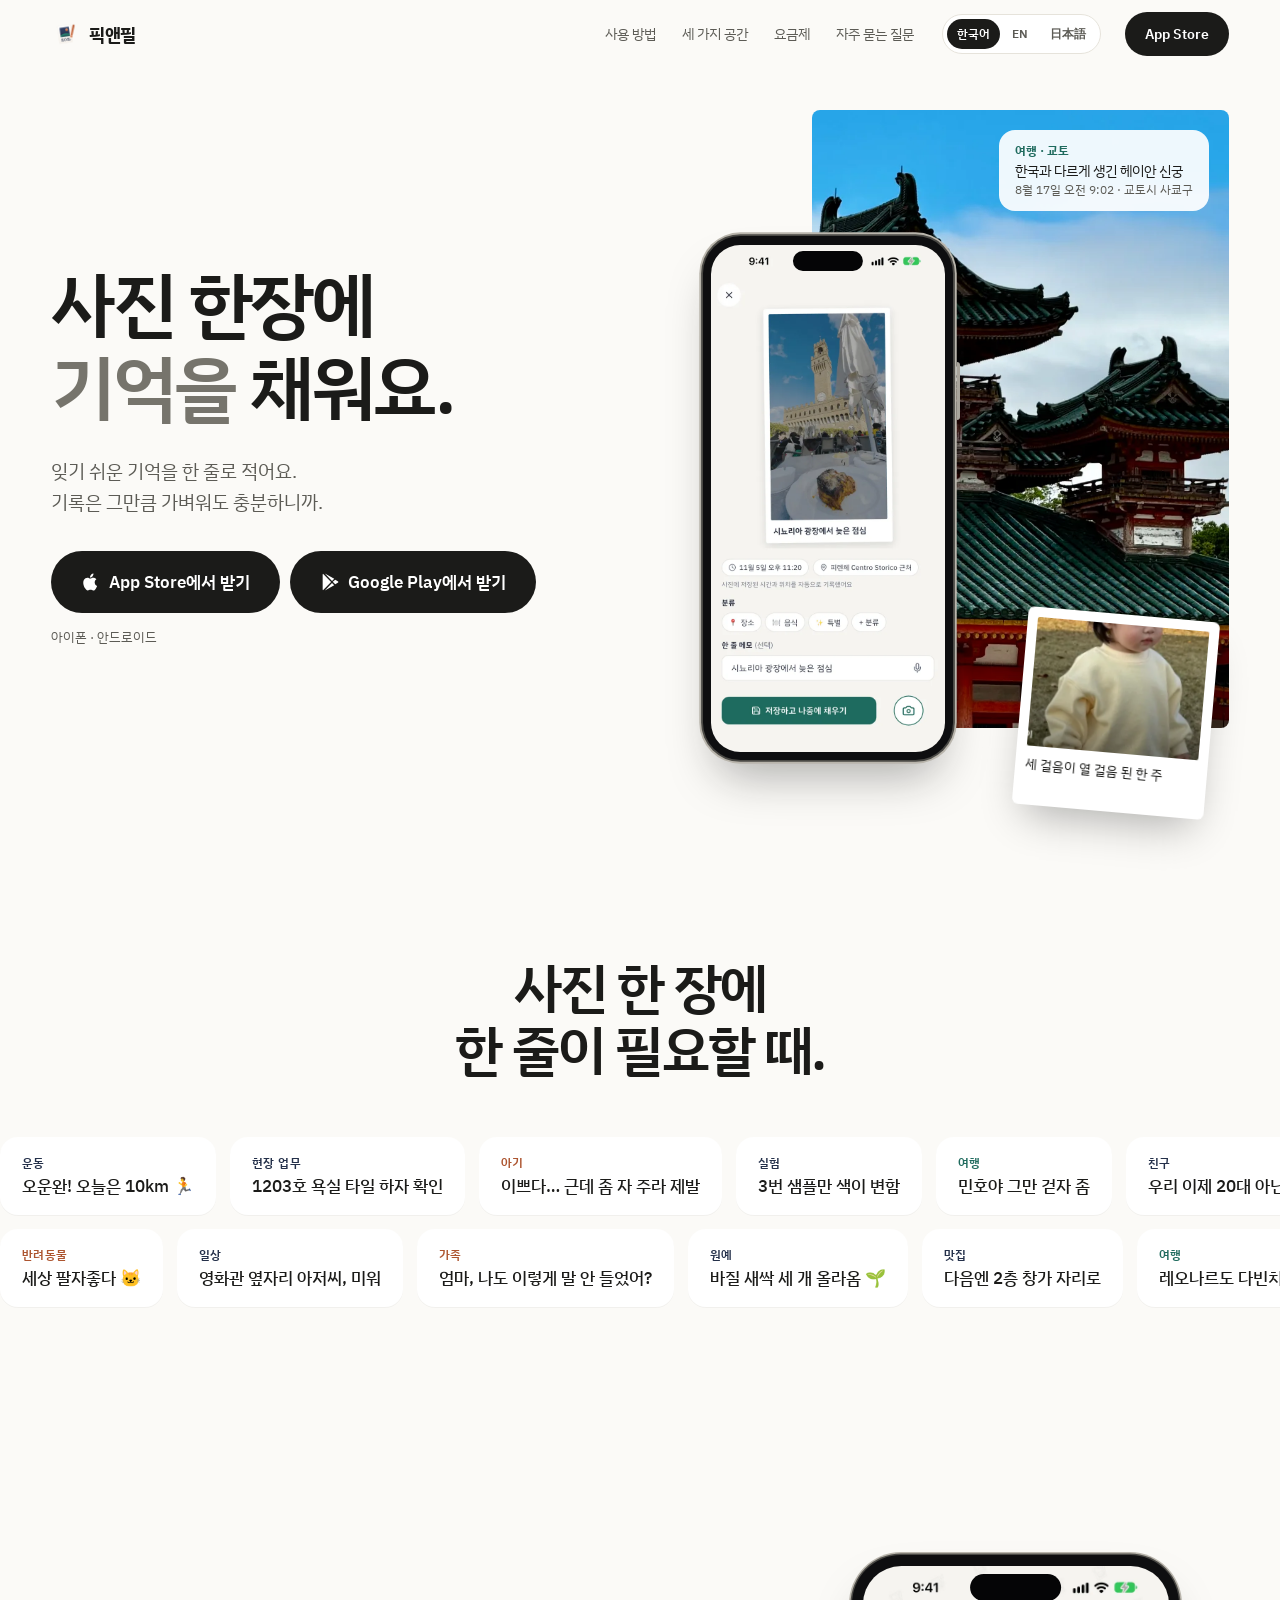
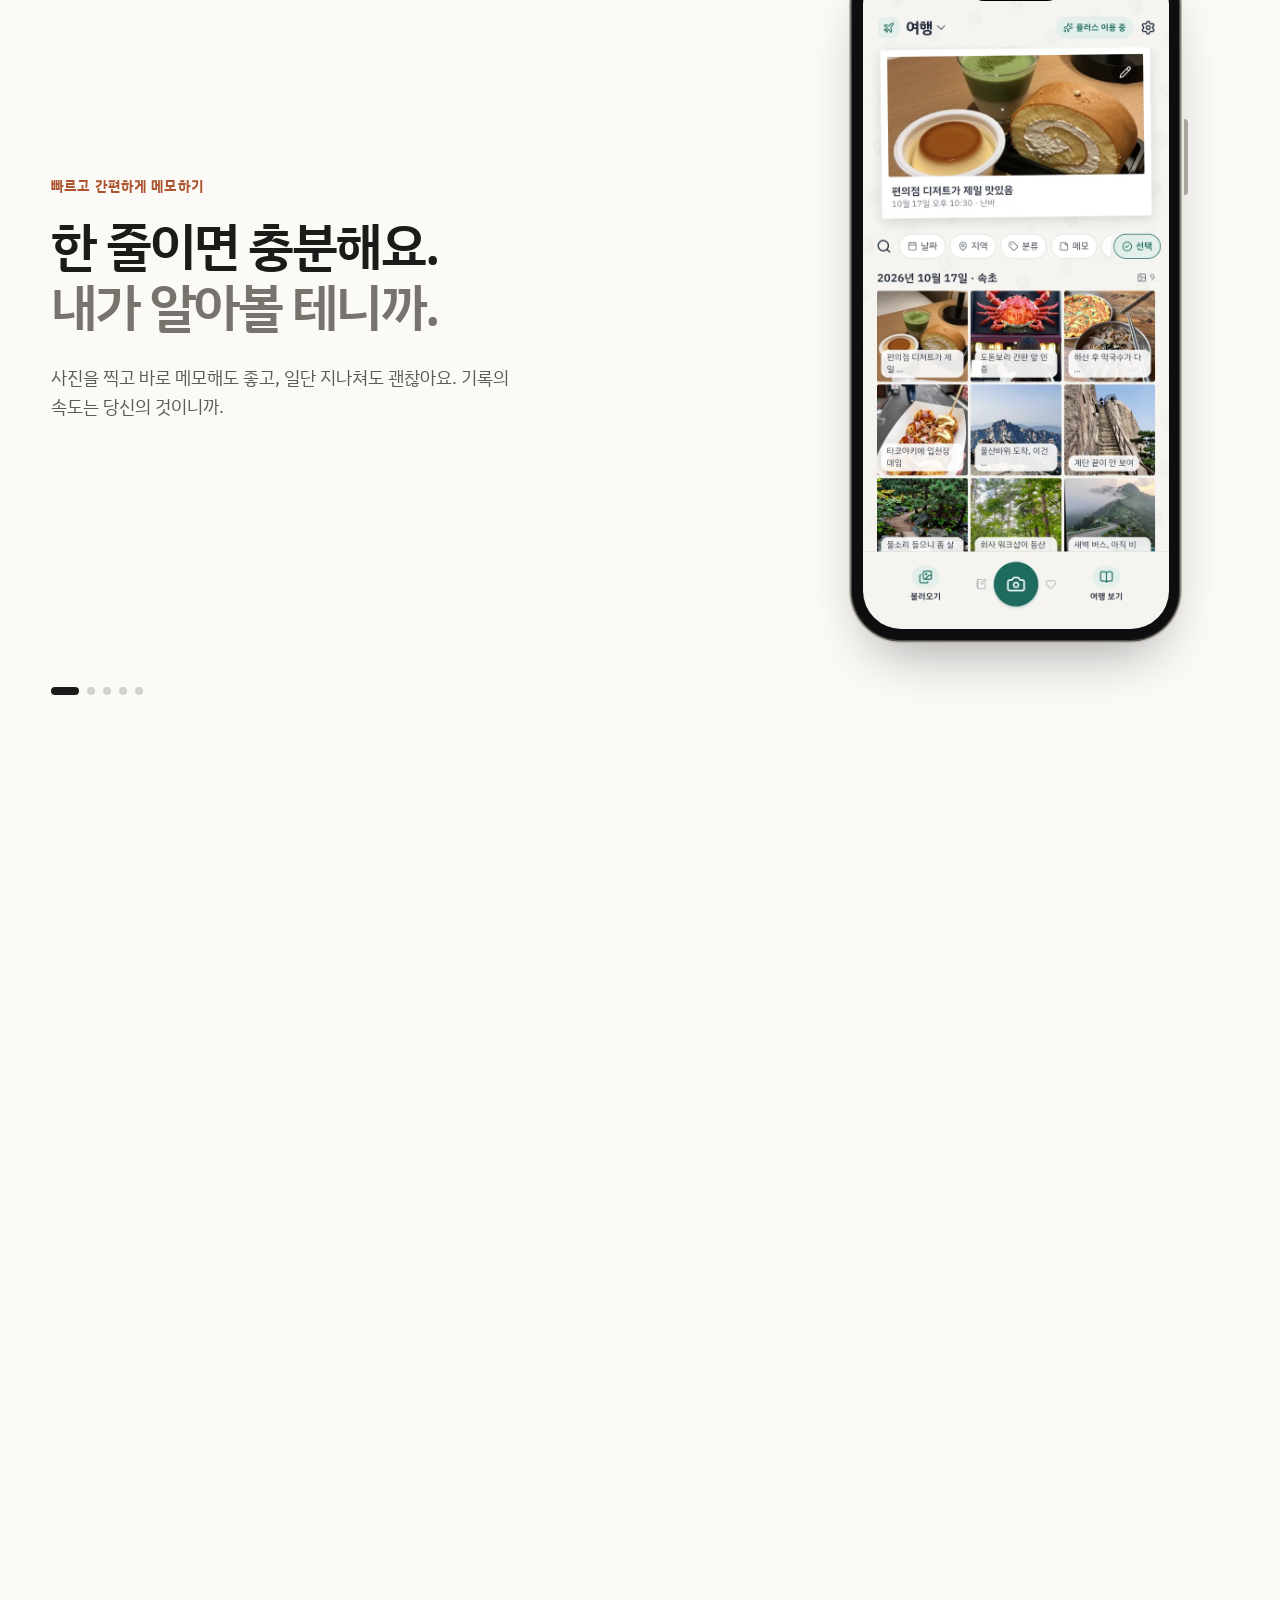
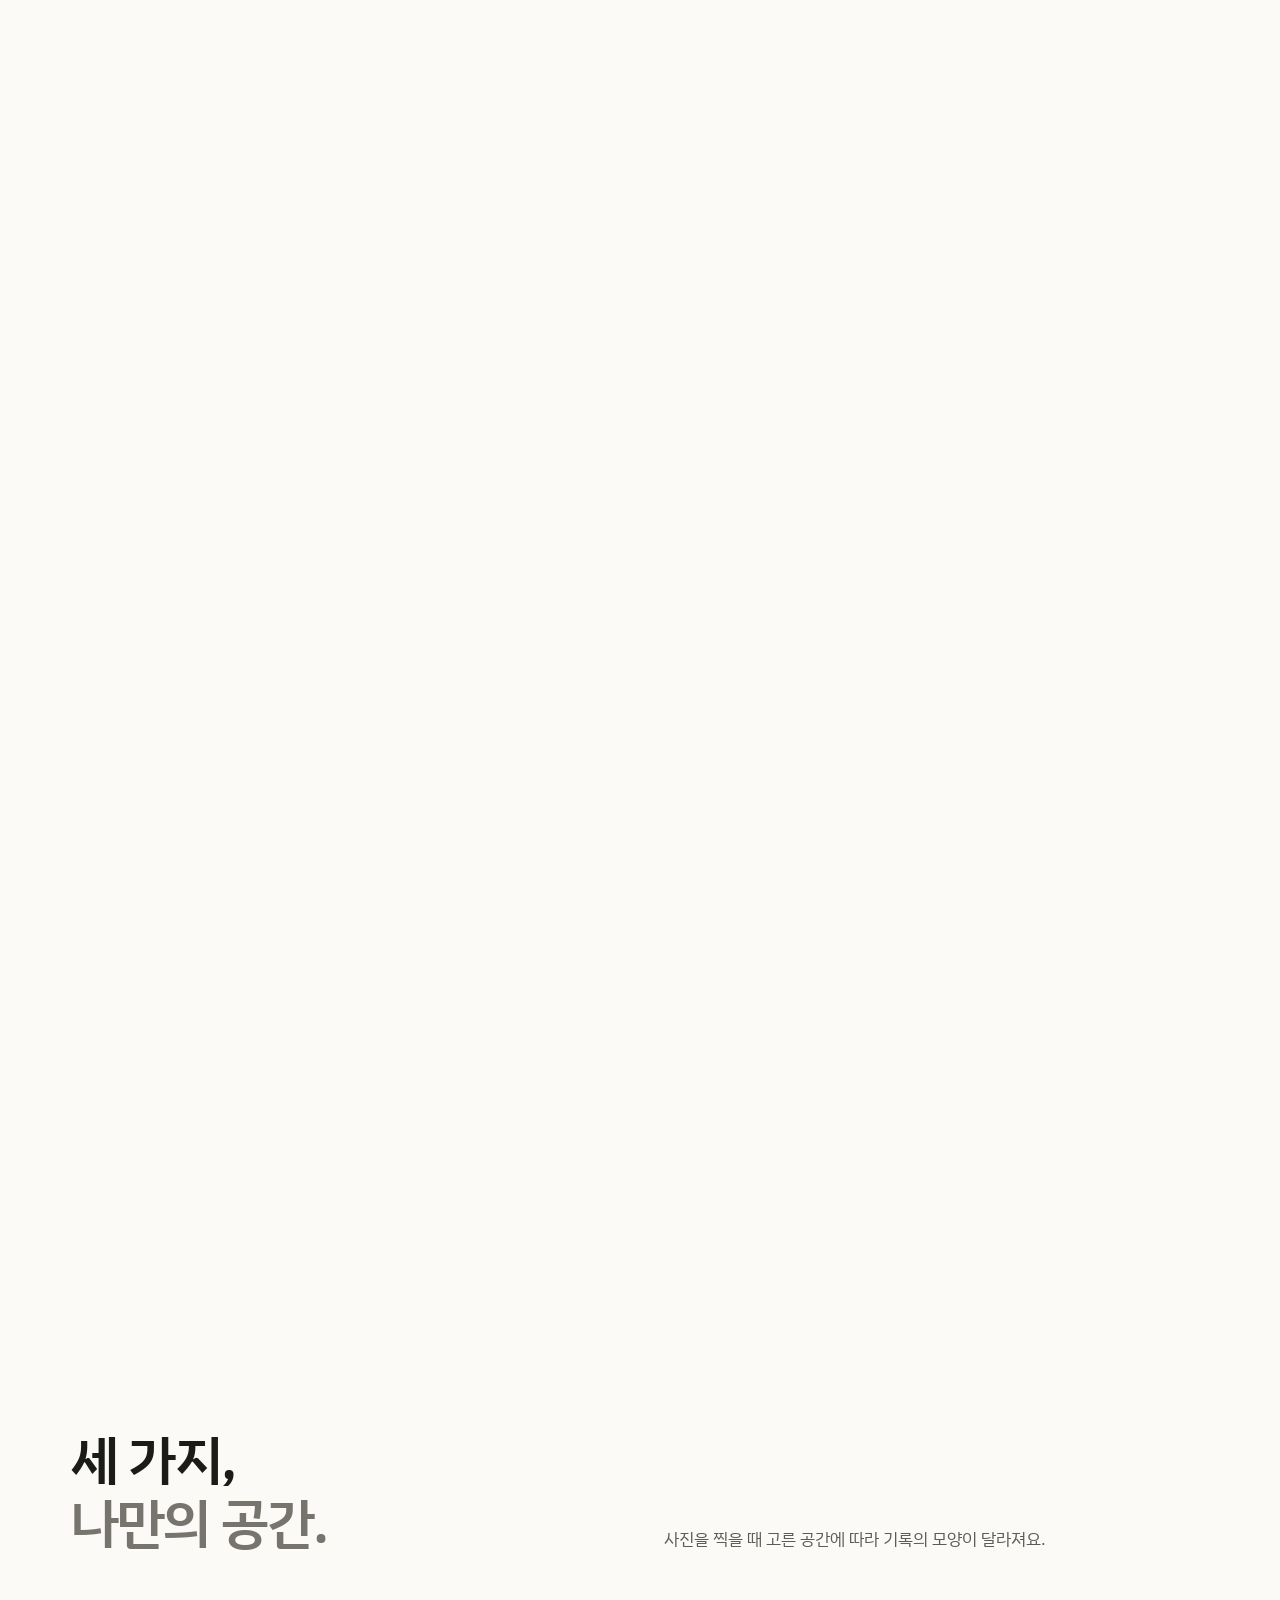
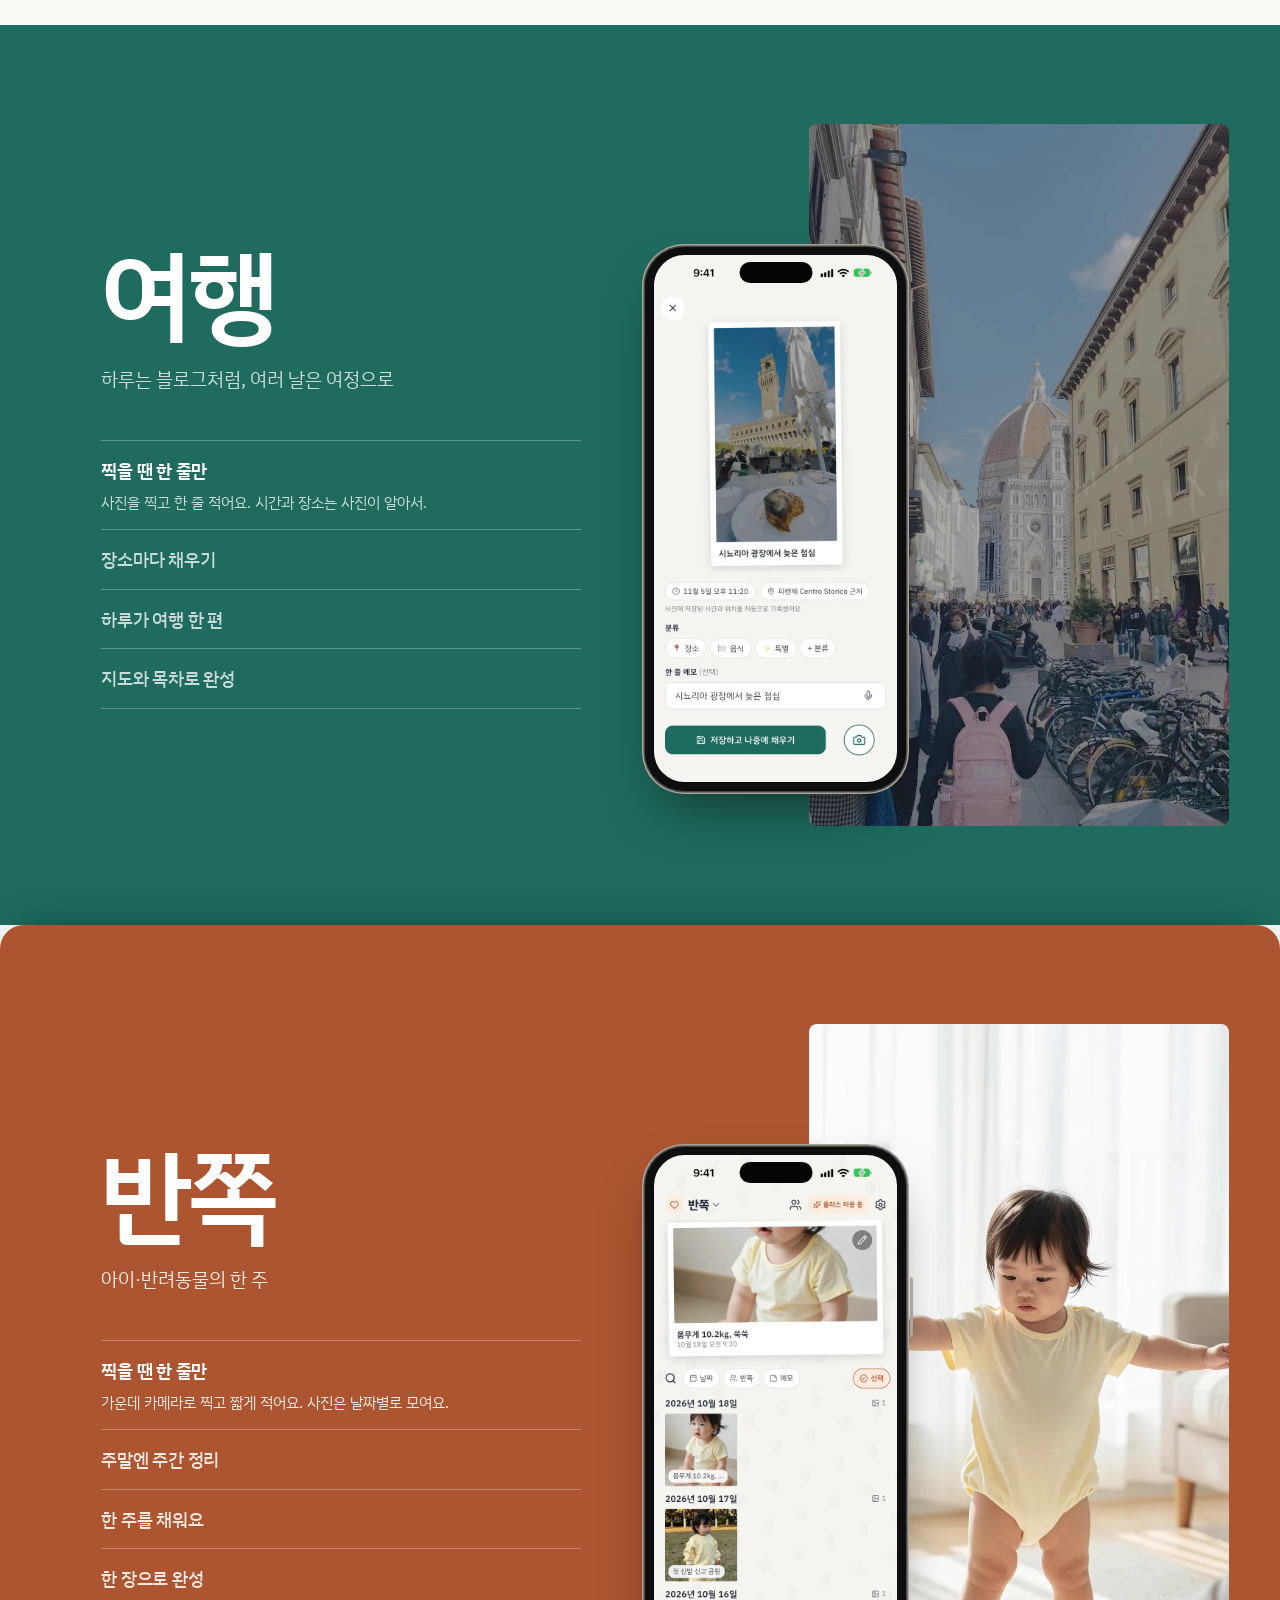
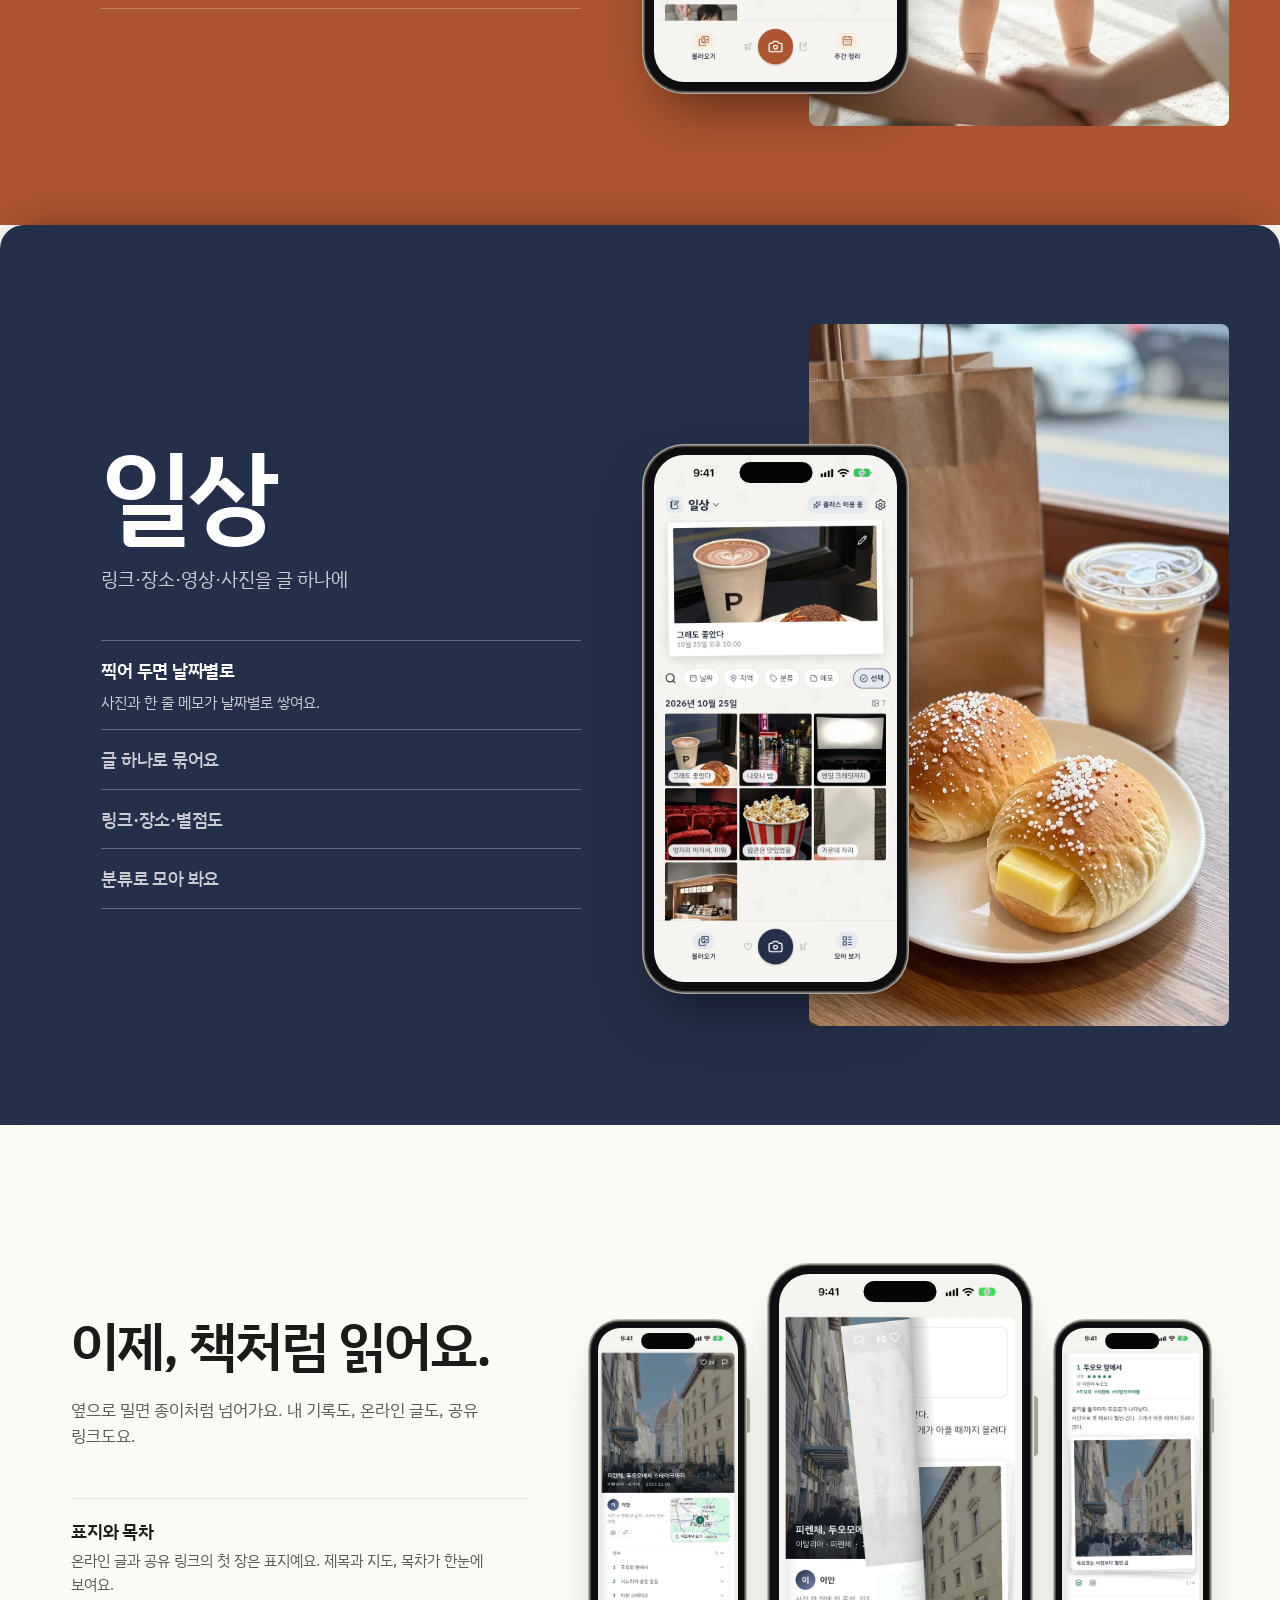
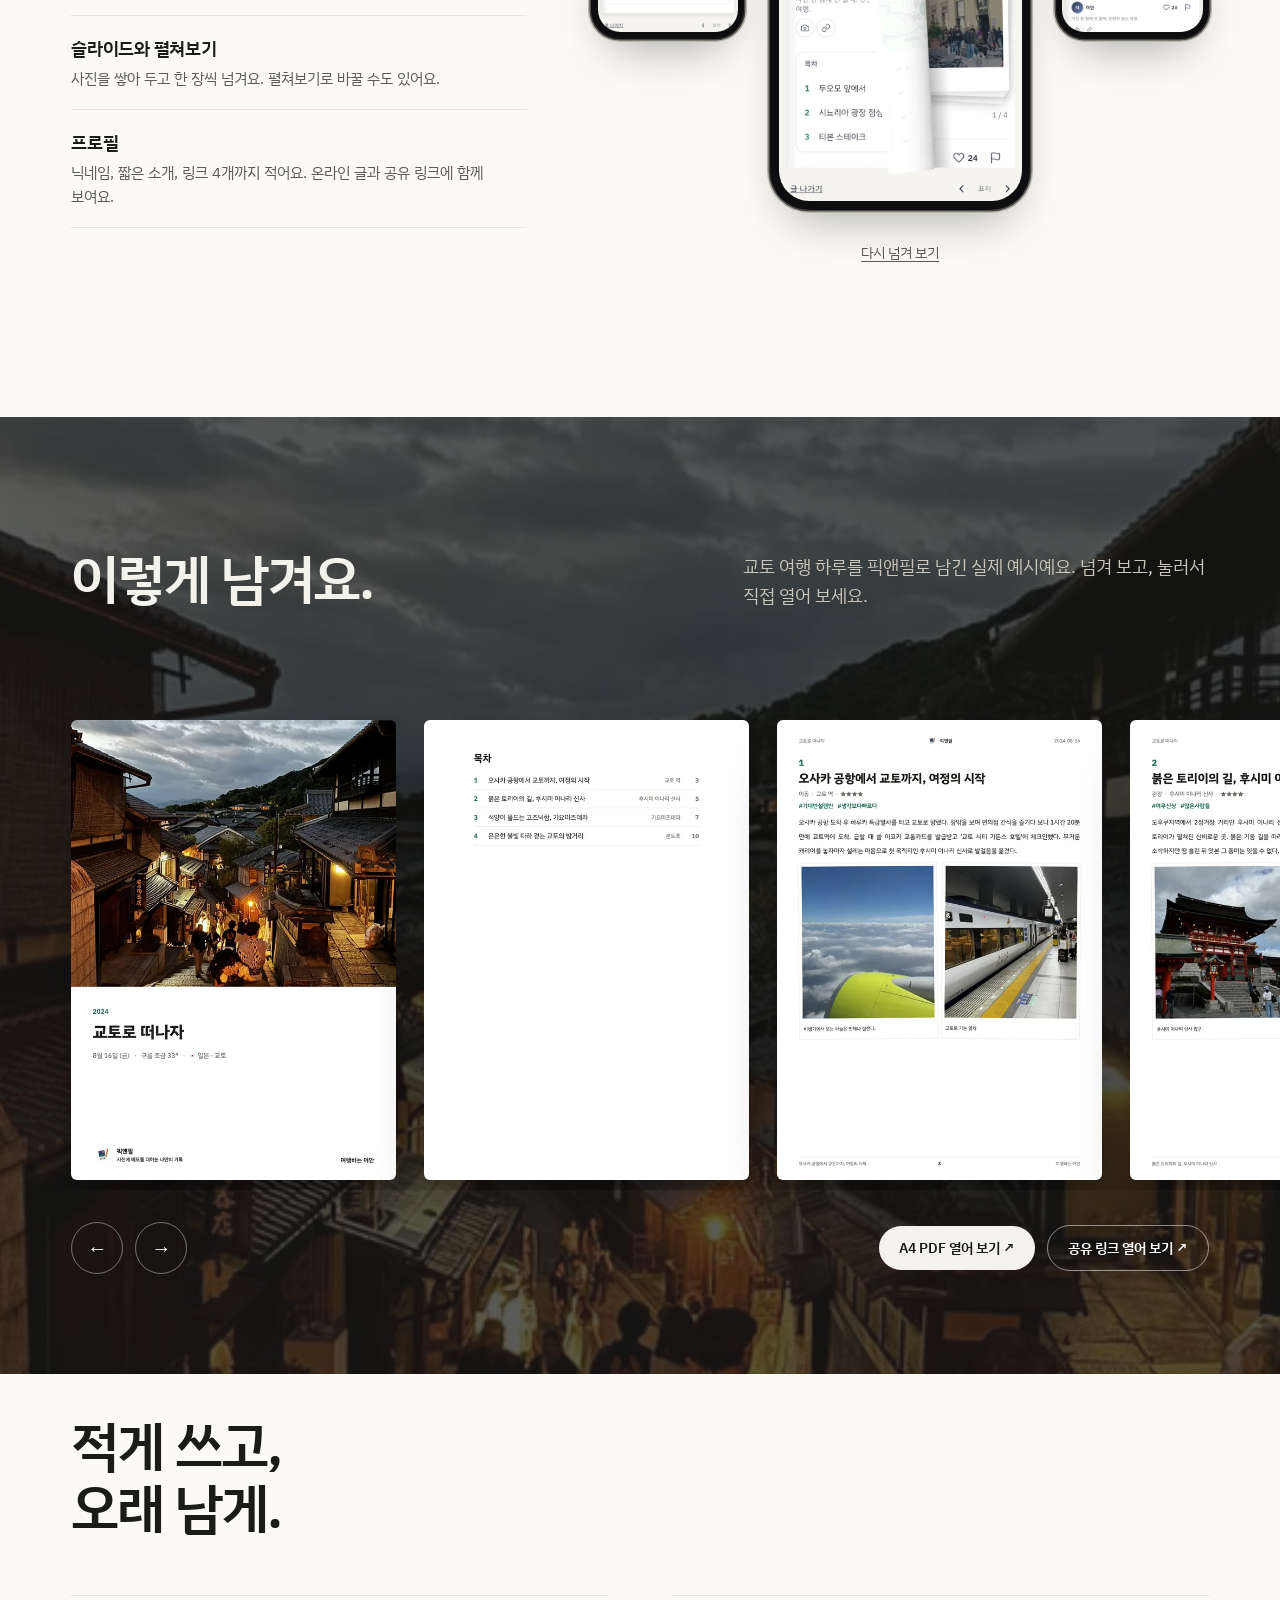
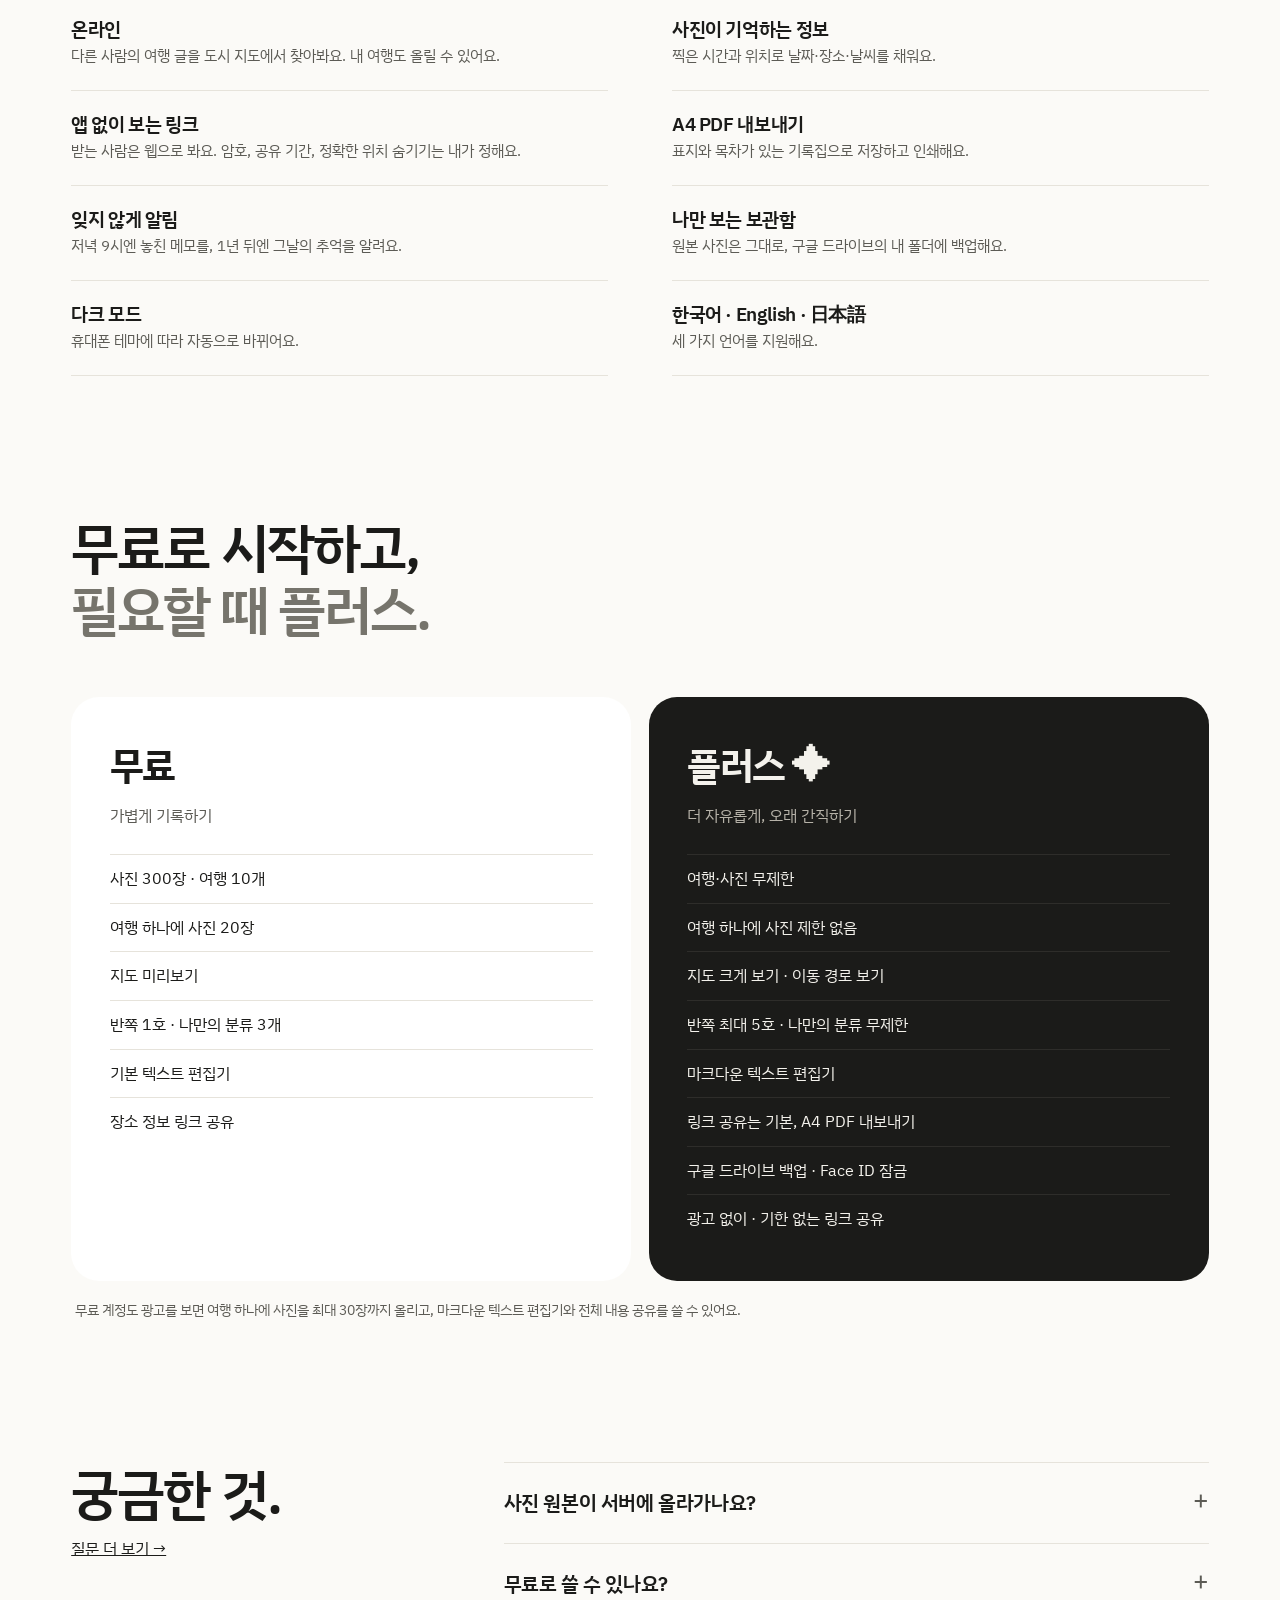
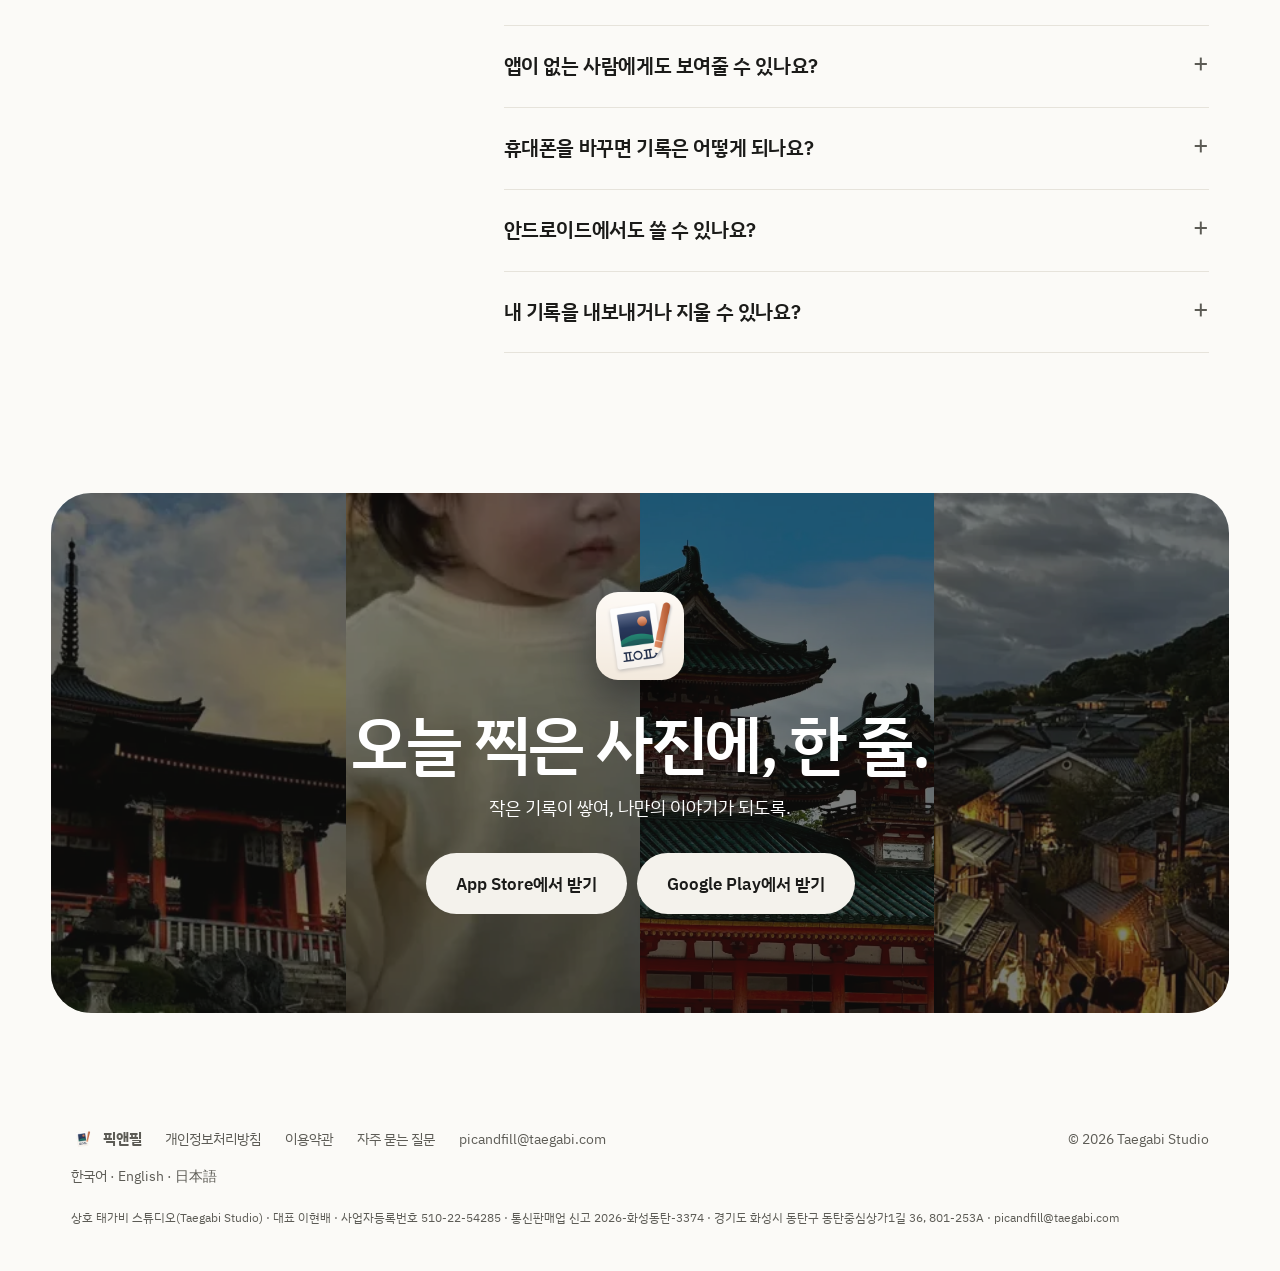
==== commit a3478ba8: "홈 '이렇게 남겨요': 휴대폰을 PDF 뒤 맨 끝으로, 공유 링크 화면을 지금 모습으로 Co-Authored-By: Claude Opus 5.5 <noreply@anthropic." ====
--- a/index.html
+++ b/index.html
@@ -275,8 +275,8 @@
       <img class="page" src="assets/sample/pdf1.webp" alt="PDF 표지: 교토로 떠나자" width="600" height="849" loading="lazy">
       <img class="page" src="assets/sample/pdf2.webp" alt="PDF 목차" width="600" height="849" loading="lazy">
       <img class="page" src="assets/sample/pdf3.webp" alt="PDF 본문: 오사카 공항에서 교토까지" width="600" height="849" loading="lazy">
-      <div class="iphone"><div class="screen"><img src="assets/sample/link.webp" alt="공유 링크로 연 교토 여행 웹 페이지" width="660" height="1430" loading="lazy"></div></div>
       <img class="page" src="assets/sample/pdf5.webp" alt="PDF 본문: 붉은 토리이의 길, 후시미 이나리 신사" width="600" height="849" loading="lazy">
+      <div class="iphone"><div class="screen"><img src="assets/sample/link.webp" alt="공유 링크로 연 교토 여행 웹 페이지" width="660" height="1434" loading="lazy"></div></div>
     </div>
     <div class="wrap reel-bar">
       <button class="arrow" data-reel="-1" aria-label="이전">←</button><button class="arrow" data-reel="1" aria-label="다음">→</button>
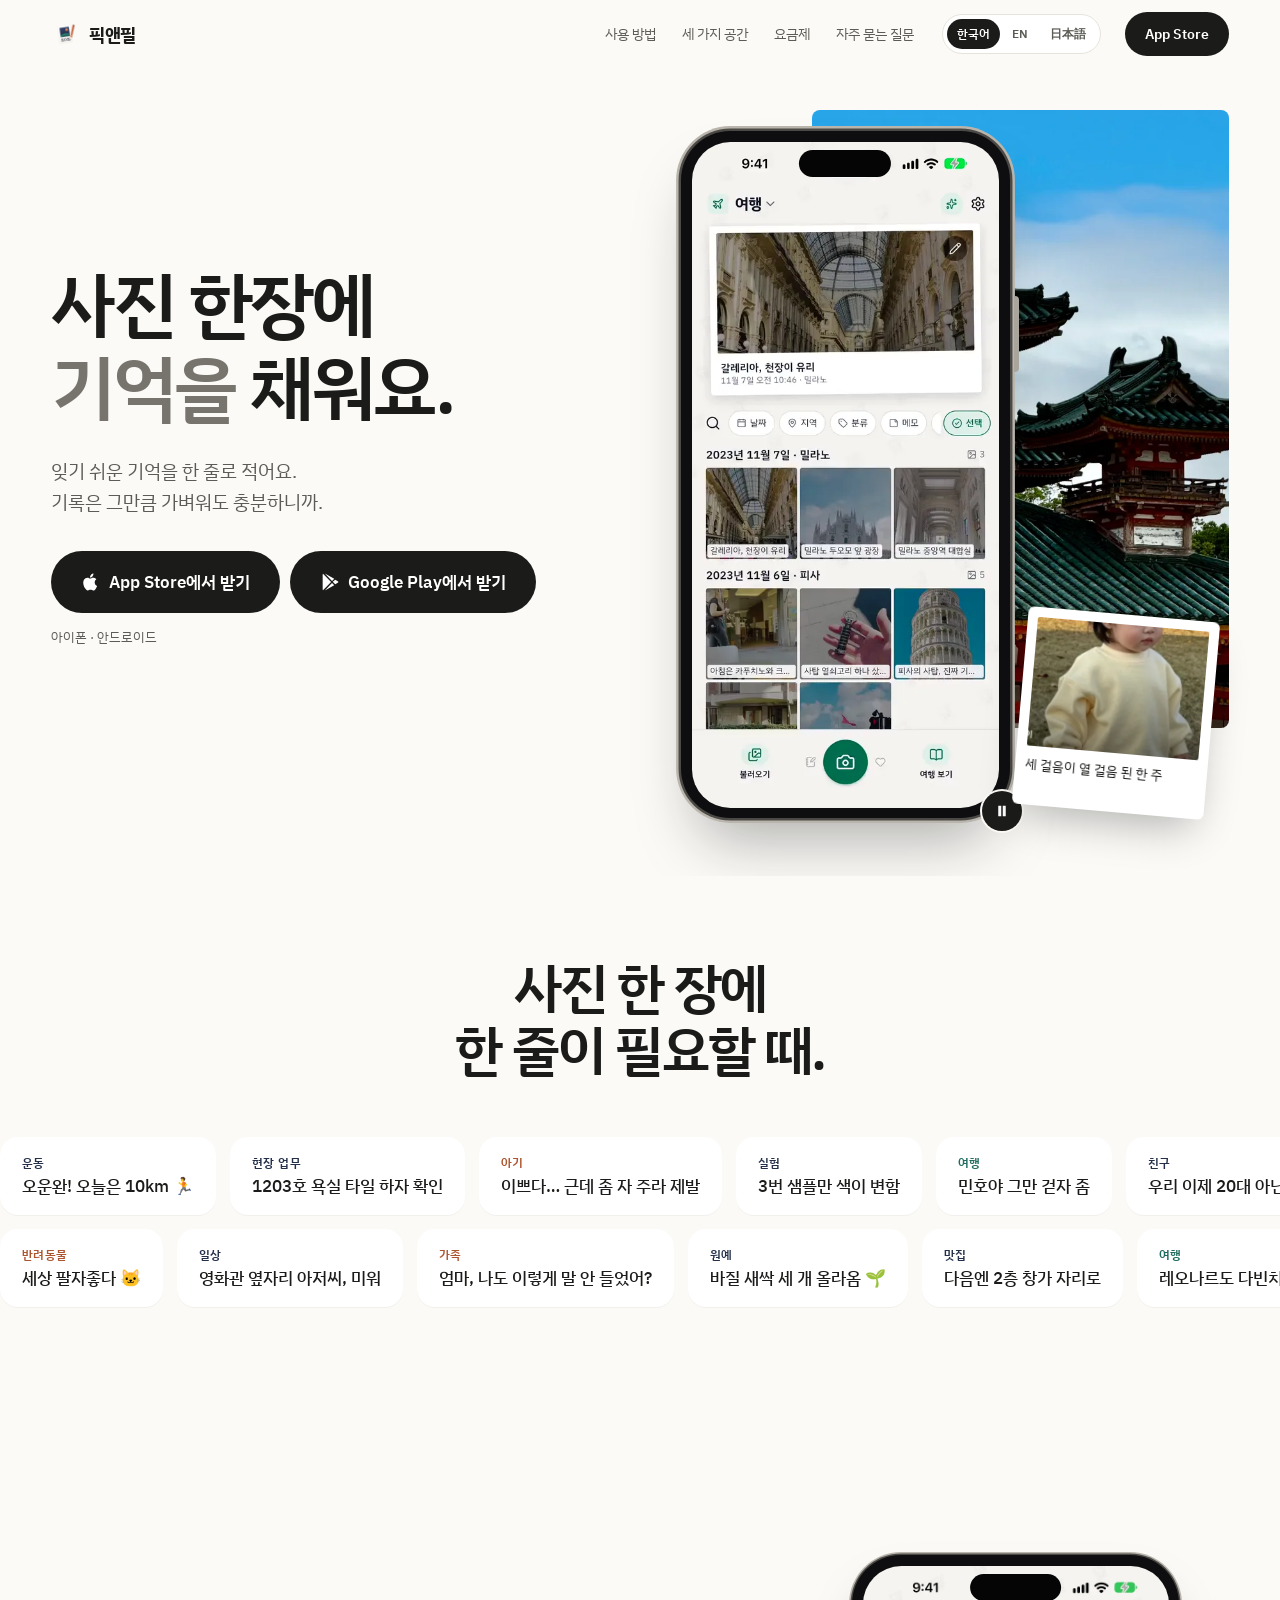
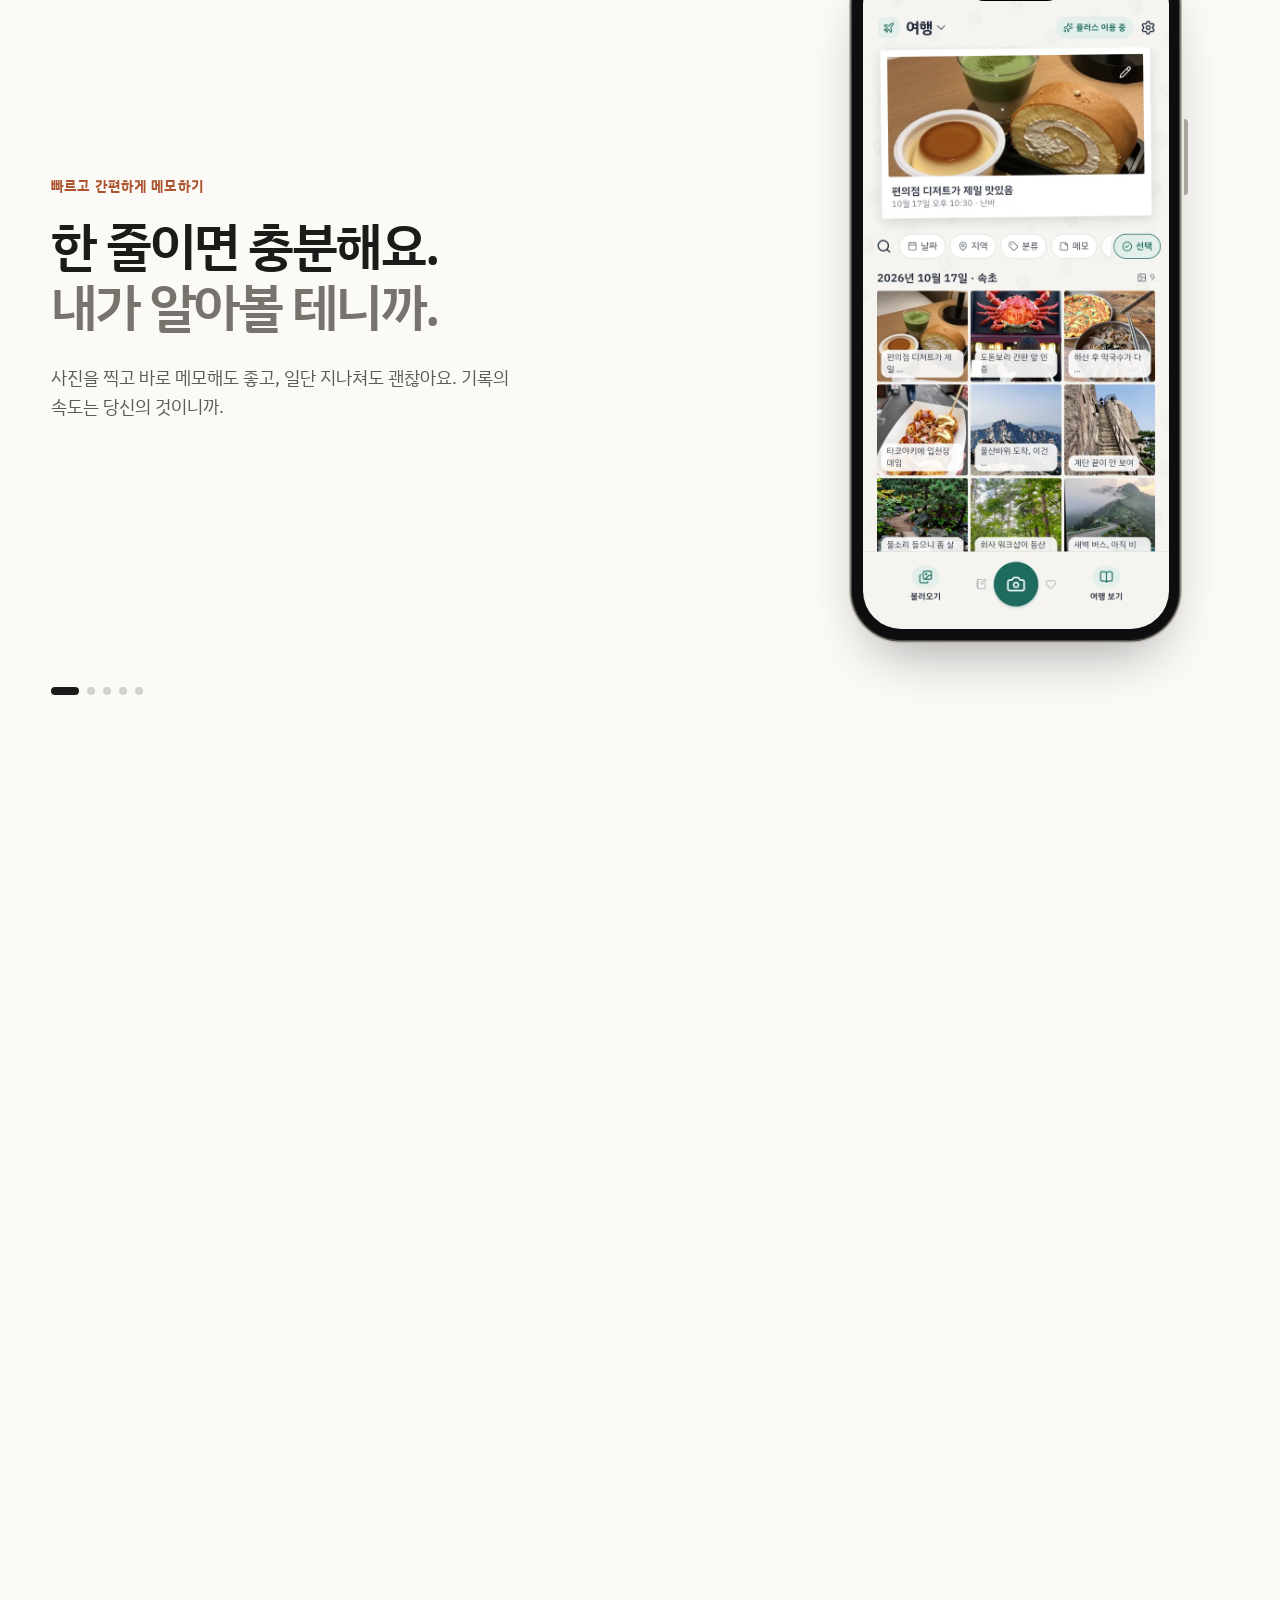
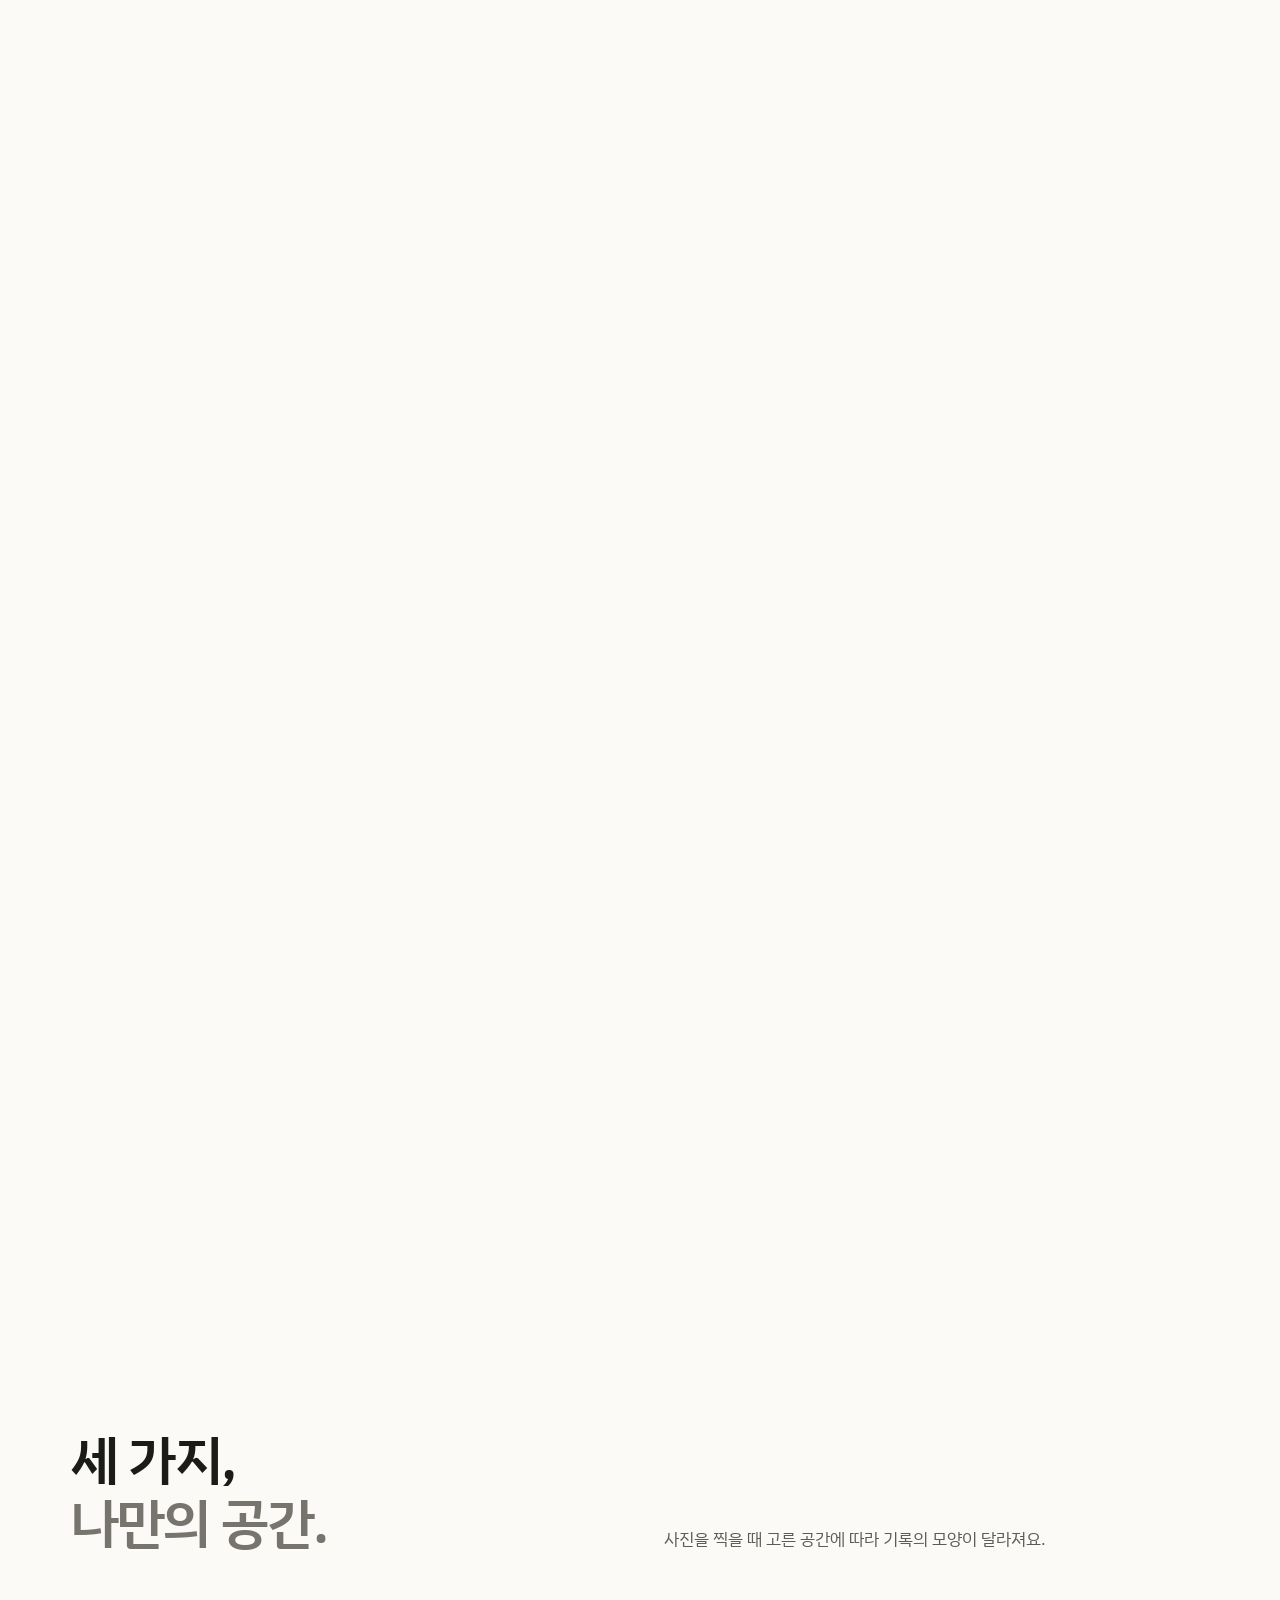
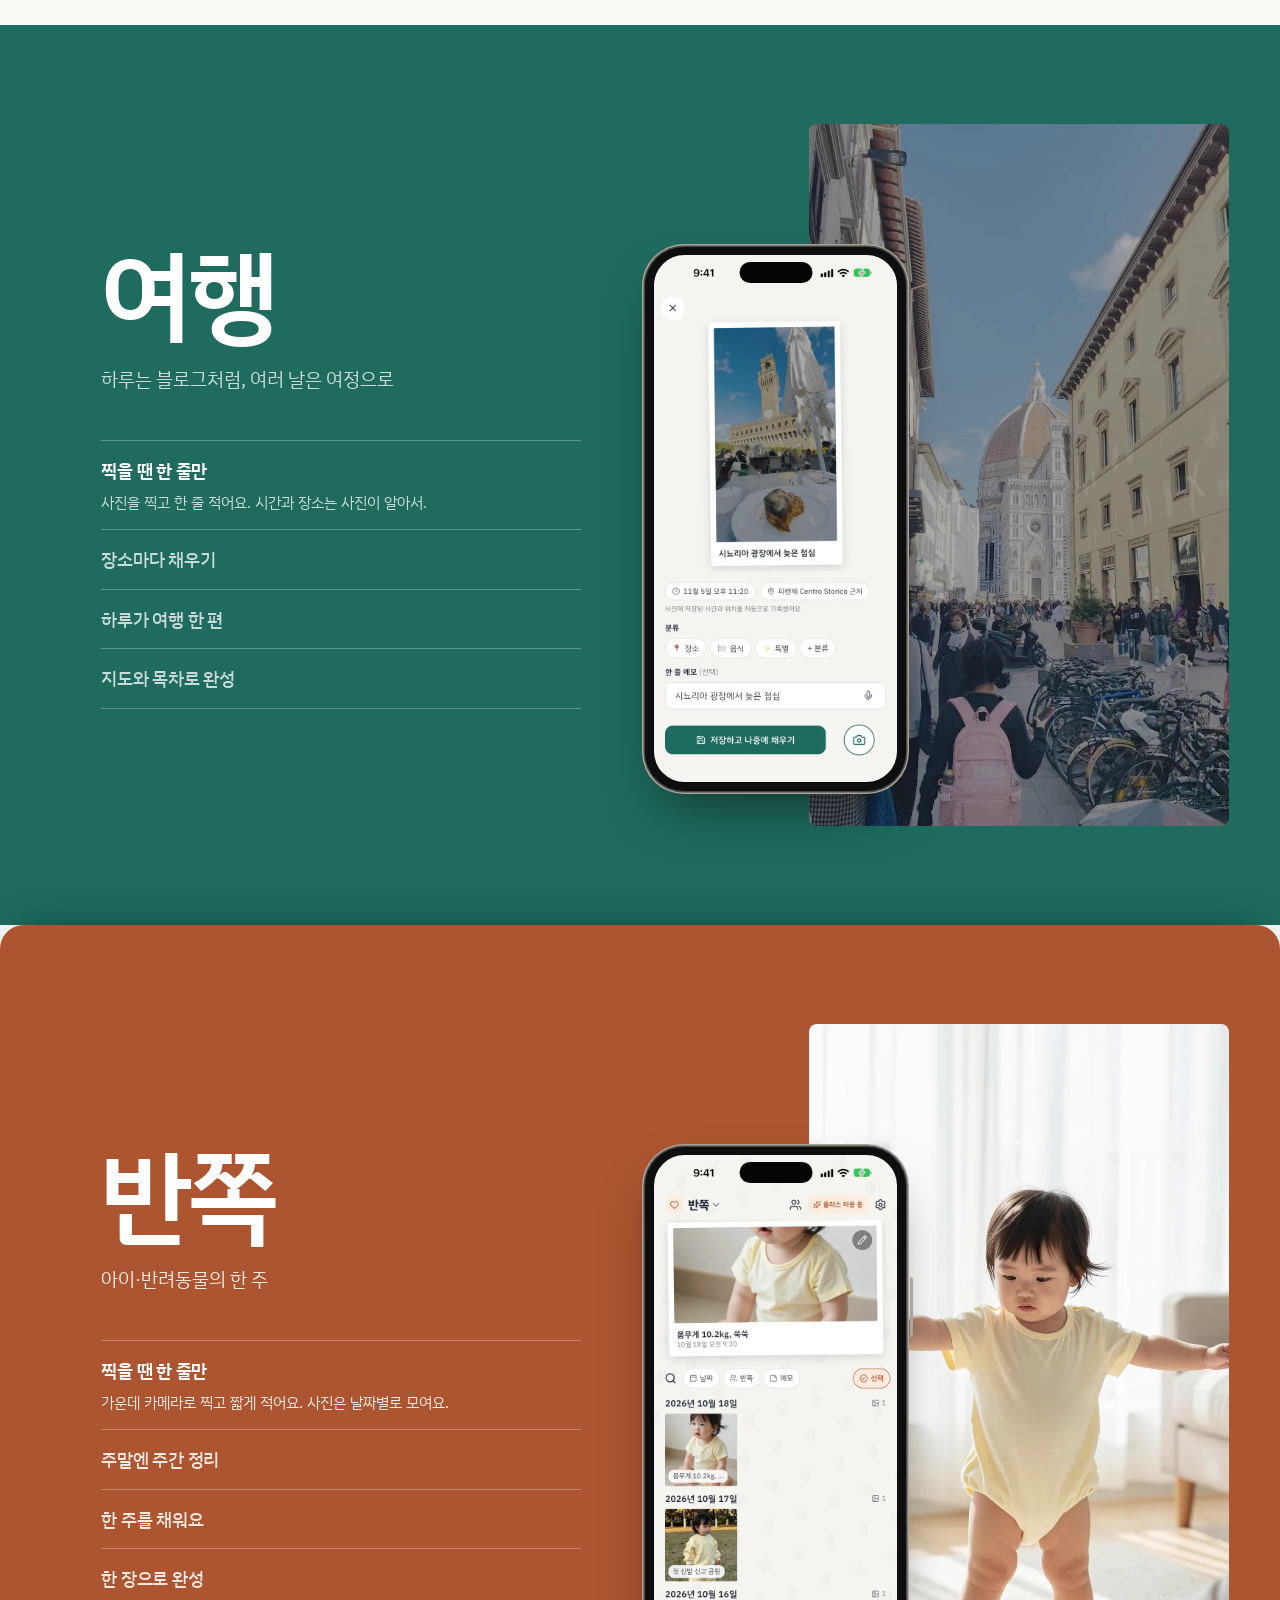
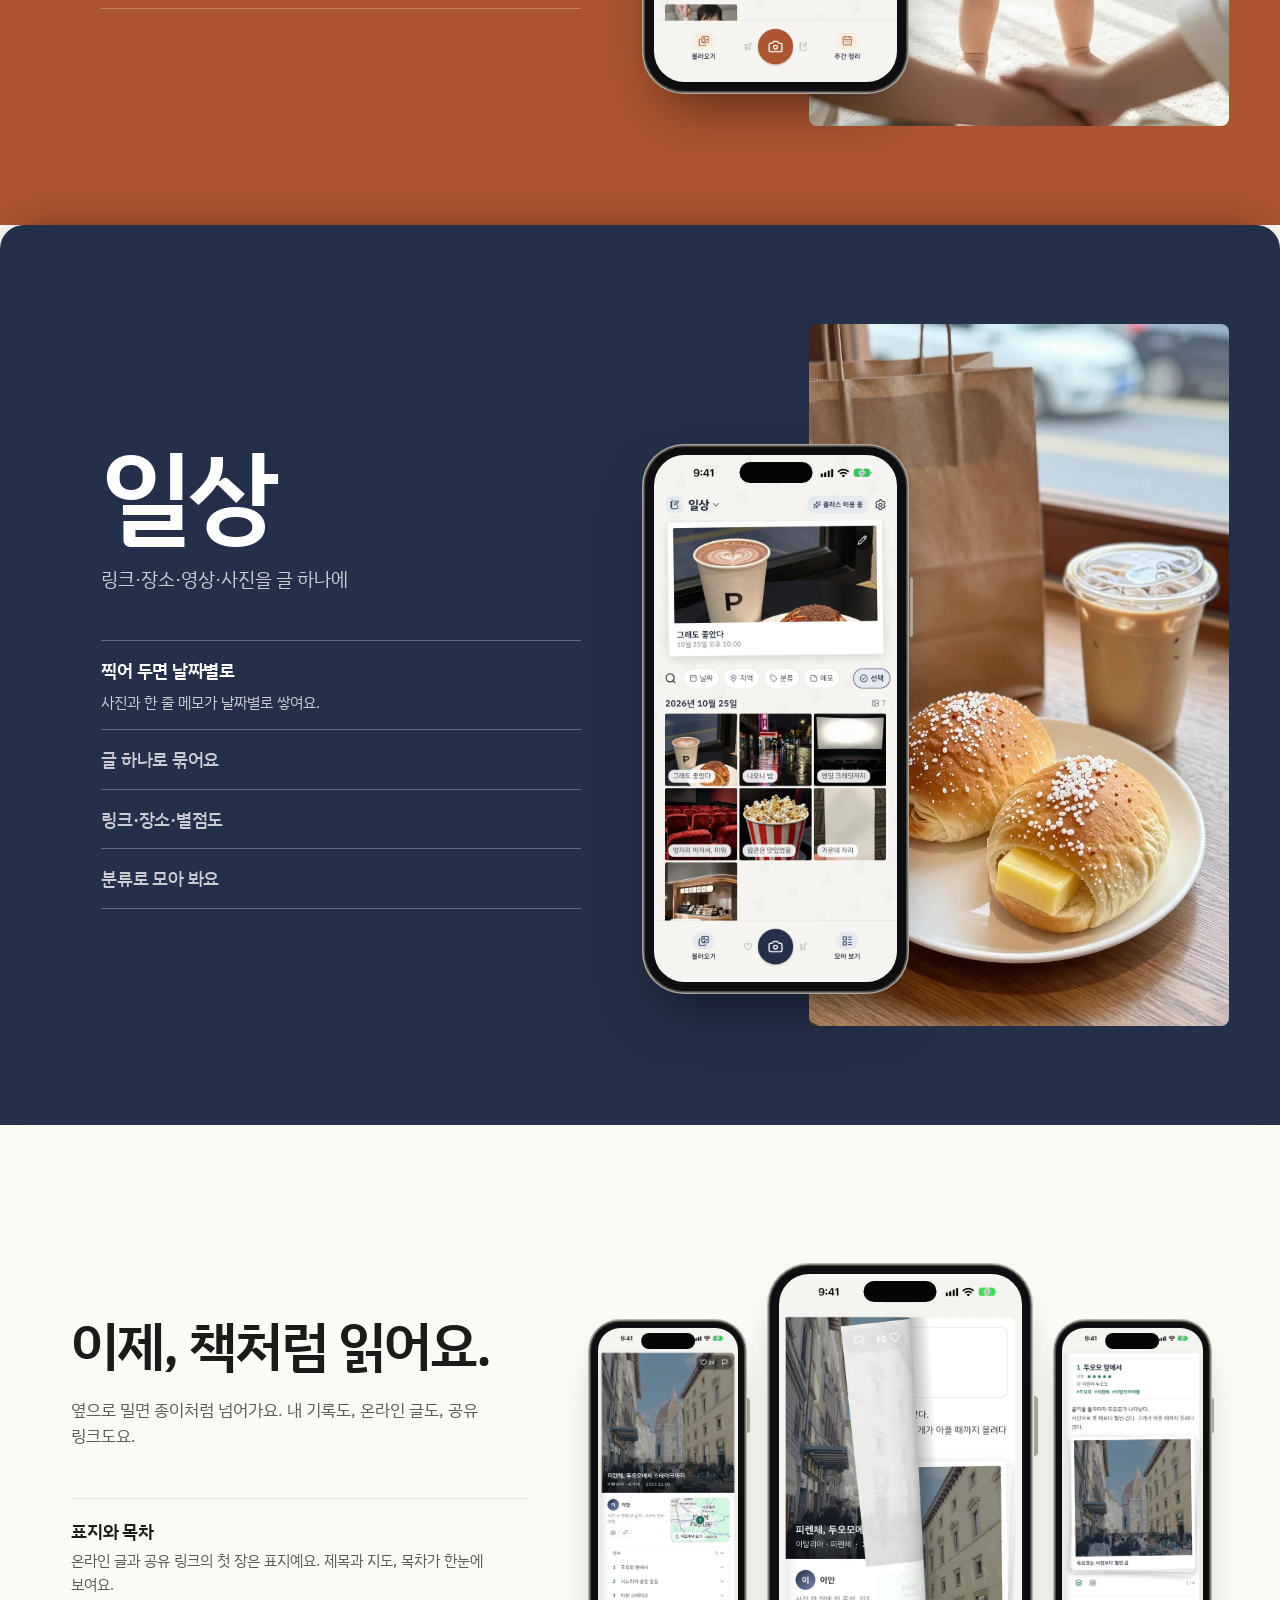
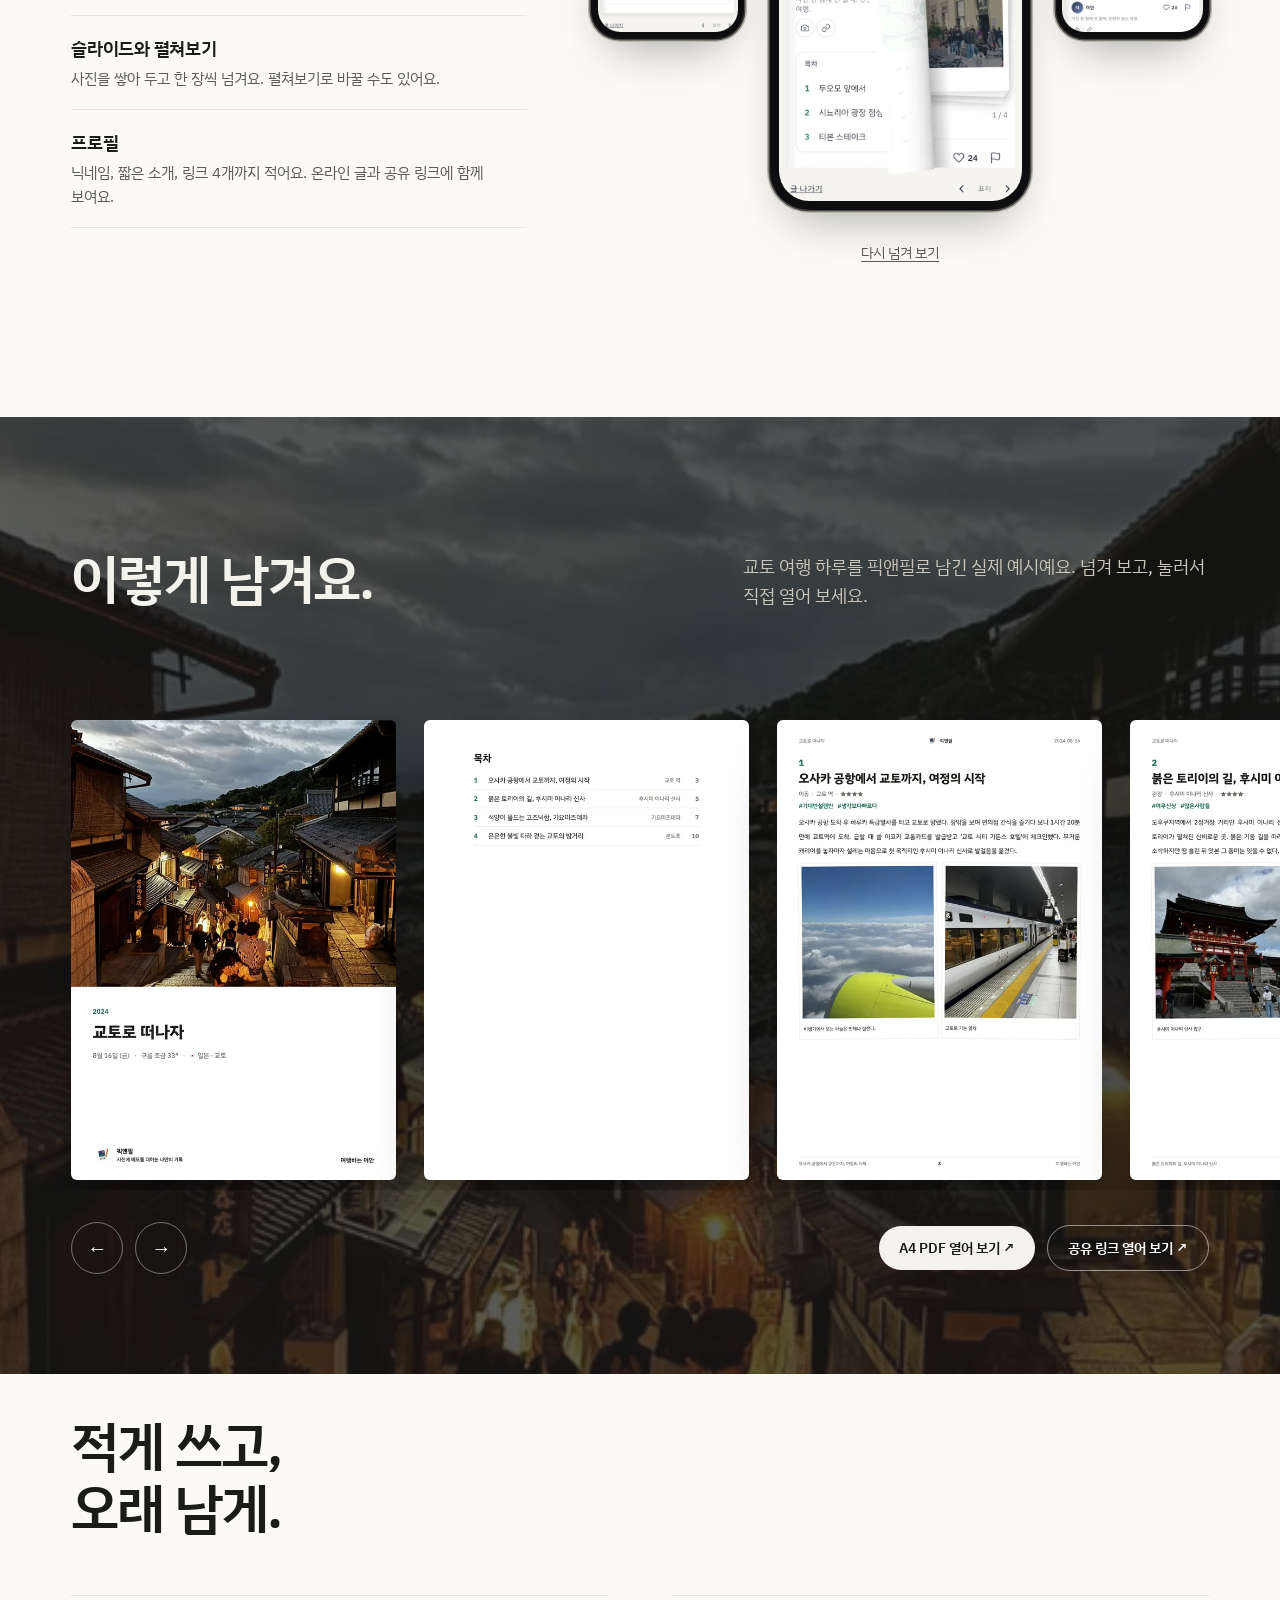
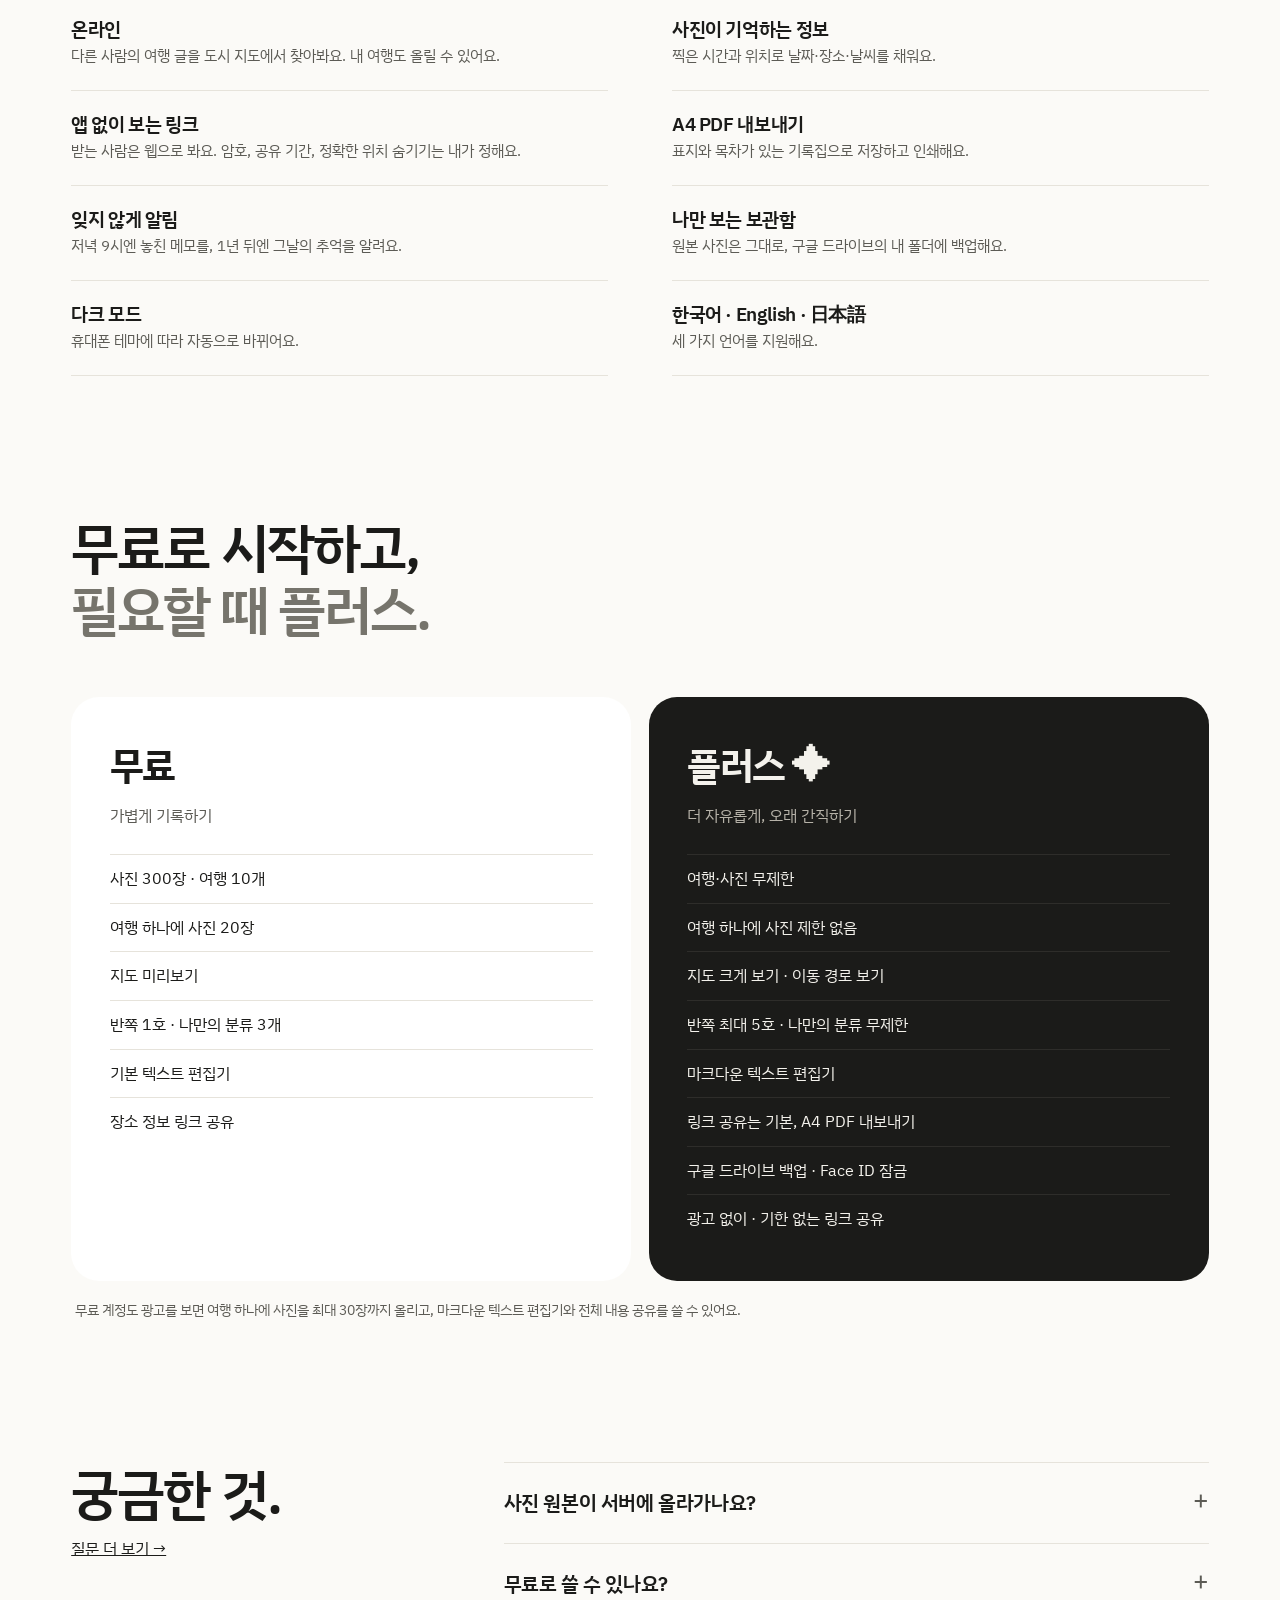
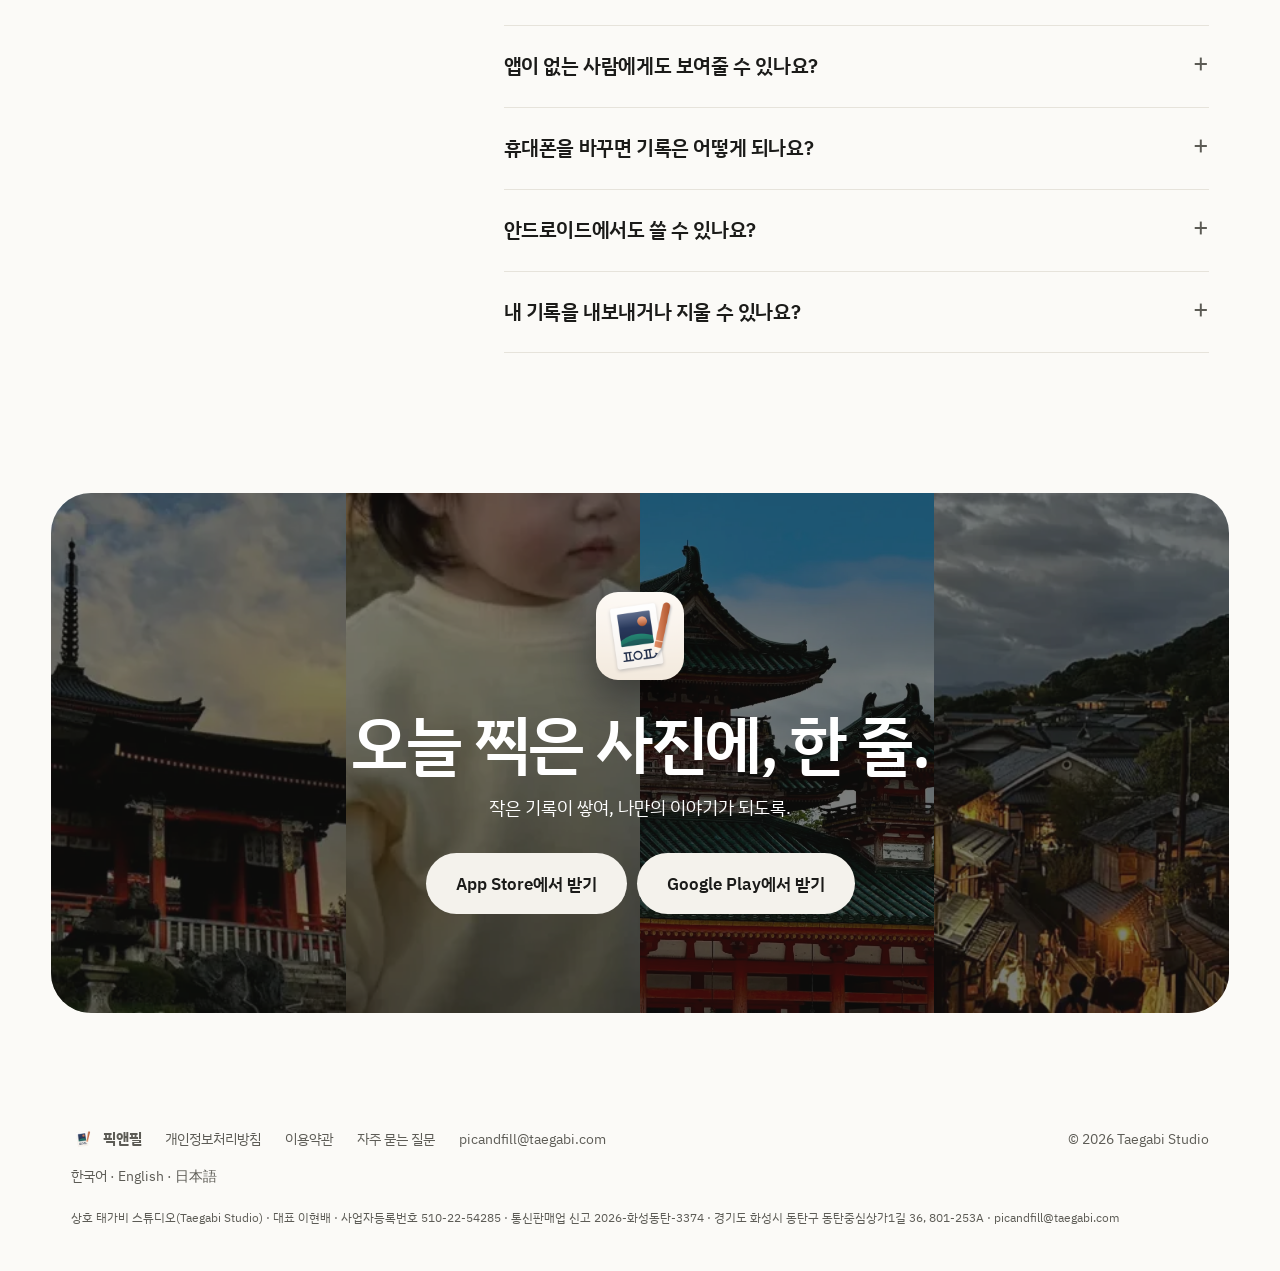
==== commit 1d02a878: "홈 첫 화면 폰에 앱 영상 (한국어판): 공간 바꾸기·분류·책처럼 넘기기·주간 정리·일상글, 멈춤 버튼·동작 줄이기 대응 Co-Authored-By: Claude Opus 5.5 " ====
--- a/index.html
+++ b/index.html
@@ -103,7 +103,8 @@
     <div class="hero-stage">
       <figure class="big reveal"><img src="assets/photo/temple.webp" alt="교토 헤이안 신궁의 초록 지붕" width="1040" height="1000" fetchpriority="high">
         <figcaption><b>여행 · 교토</b>한국과 다르게 생긴 헤이안 신궁<small>8월 17일 오전 9:02 · 교토시 사쿄구</small></figcaption></figure>
-      <div class="iphone reveal d1"><div class="screen"><img src="assets/travel/01.webp" alt="사진을 찍은 직후 한 줄 메모를 쓰는 화면" width="660" height="1430"></div></div>
+      <div class="iphone reveal d1"><div class="screen"><video data-hero autoplay muted loop playsinline preload="auto" poster="assets/hero/app_ko.webp" src="assets/hero/app_ko.mp4" width="480" height="1042" aria-label="촬영 버튼을 옆으로 밀어 여행·반쪽·일상을 오가고, 위로 밀어 분류를 바꾸고, 여행 글을 종이처럼 넘기고, 반쪽의 주간 정리와 일상글을 읽는 앱 화면"></video></div>
+        <button class="hero-toggle" type="button" data-hero-toggle data-pause="영상 멈추기" data-play="영상 재생" aria-label="영상 멈추기"><svg viewBox="0 0 24 24" aria-hidden="true"><path d="M7 5h4v14H7zM13 5h4v14h-4z"/></svg></button></div>
       <figure class="polaroid reveal d2"><img src="assets/photo/baby.webp" alt="잔디밭에 선 아기" width="400" height="300"><figcaption>세 걸음이 열 걸음 된 한 주</figcaption></figure>
     </div>
   </section>
--- a/assets/site.css
+++ b/assets/site.css
@@ -233,15 +233,20 @@
 .hero-stage .big figcaption { position: absolute; right: 20px; top: 20px; background: rgba(255,255,255,.92); border-radius: 16px; padding: 12px 16px; font-size: 14px; line-height: 1.5; }
 .hero-stage .big b { display: block; font-size: 12px; color: var(--travel); }
 .hero-stage .big small { display: block; color: var(--sub); }
-.hero-stage .iphone { --w: min(19vw, 260px, 26svh); position: absolute; left: 4%; top: 18%; z-index: 2; }
+.hero-stage .iphone { --w: min(24vw, 320px, 37svh); position: absolute; left: 0; top: 3%; z-index: 2; }
+.hero-stage video { position: absolute; inset: 0; width: 100%; height: 100%; object-fit: cover; }
+.hero-toggle { position: absolute; z-index: 3; right: calc(var(--w) * -.04); bottom: calc(var(--w) * -.04); width: 40px; height: 40px; padding: 11px; border: 0; border-radius: 50%; background: var(--ink); color: #fff; cursor: pointer; box-shadow: 0 0 0 2px var(--bg); }
+@media (max-width: 1280px) { .hero-stage .big figcaption { display: none; } } /* 커진 폰에 가려짐 */
+.hero-toggle svg { display: block; width: 100%; height: 100%; fill: currentColor; }
+.hero-toggle:focus-visible { outline: 2px solid var(--ink); outline-offset: 3px; }
 .hero-stage .polaroid { position: absolute; right: 3%; bottom: 0; z-index: 3; width: min(15vw, 200px); margin: 0; background: #fff; padding: 10px 10px 30px; border-radius: 6px; box-shadow: 0 20px 40px -12px rgba(0,0,0,.3); font-size: 13px; rotate: 5deg; }
 .hero-stage .polaroid img { width: 100%; height: auto; aspect-ratio: 4 / 3; object-fit: cover; border-radius: 2px; }
 .hero-stage .polaroid figcaption { margin-top: 8px; }
 @media (max-width: 900px) {
-  .hero-stage { height: 112vw; max-height: 560px; margin-top: 24px; }
+  .hero-stage { height: 124vw; max-height: 620px; margin-top: 24px; }
   .hero-stage .big { width: 80%; height: 86%; border-radius: 22px; }
   .hero-stage .big figcaption { display: none; }
-  .hero-stage .iphone { --w: 38vw; left: 0; top: 22%; }
+  .hero-stage .iphone { --w: min(52vw, 260px); left: 0; top: 3%; }
   .hero-stage .polaroid { width: 34vw; padding: 7px 7px 22px; font-size: 11px; }
 }
 
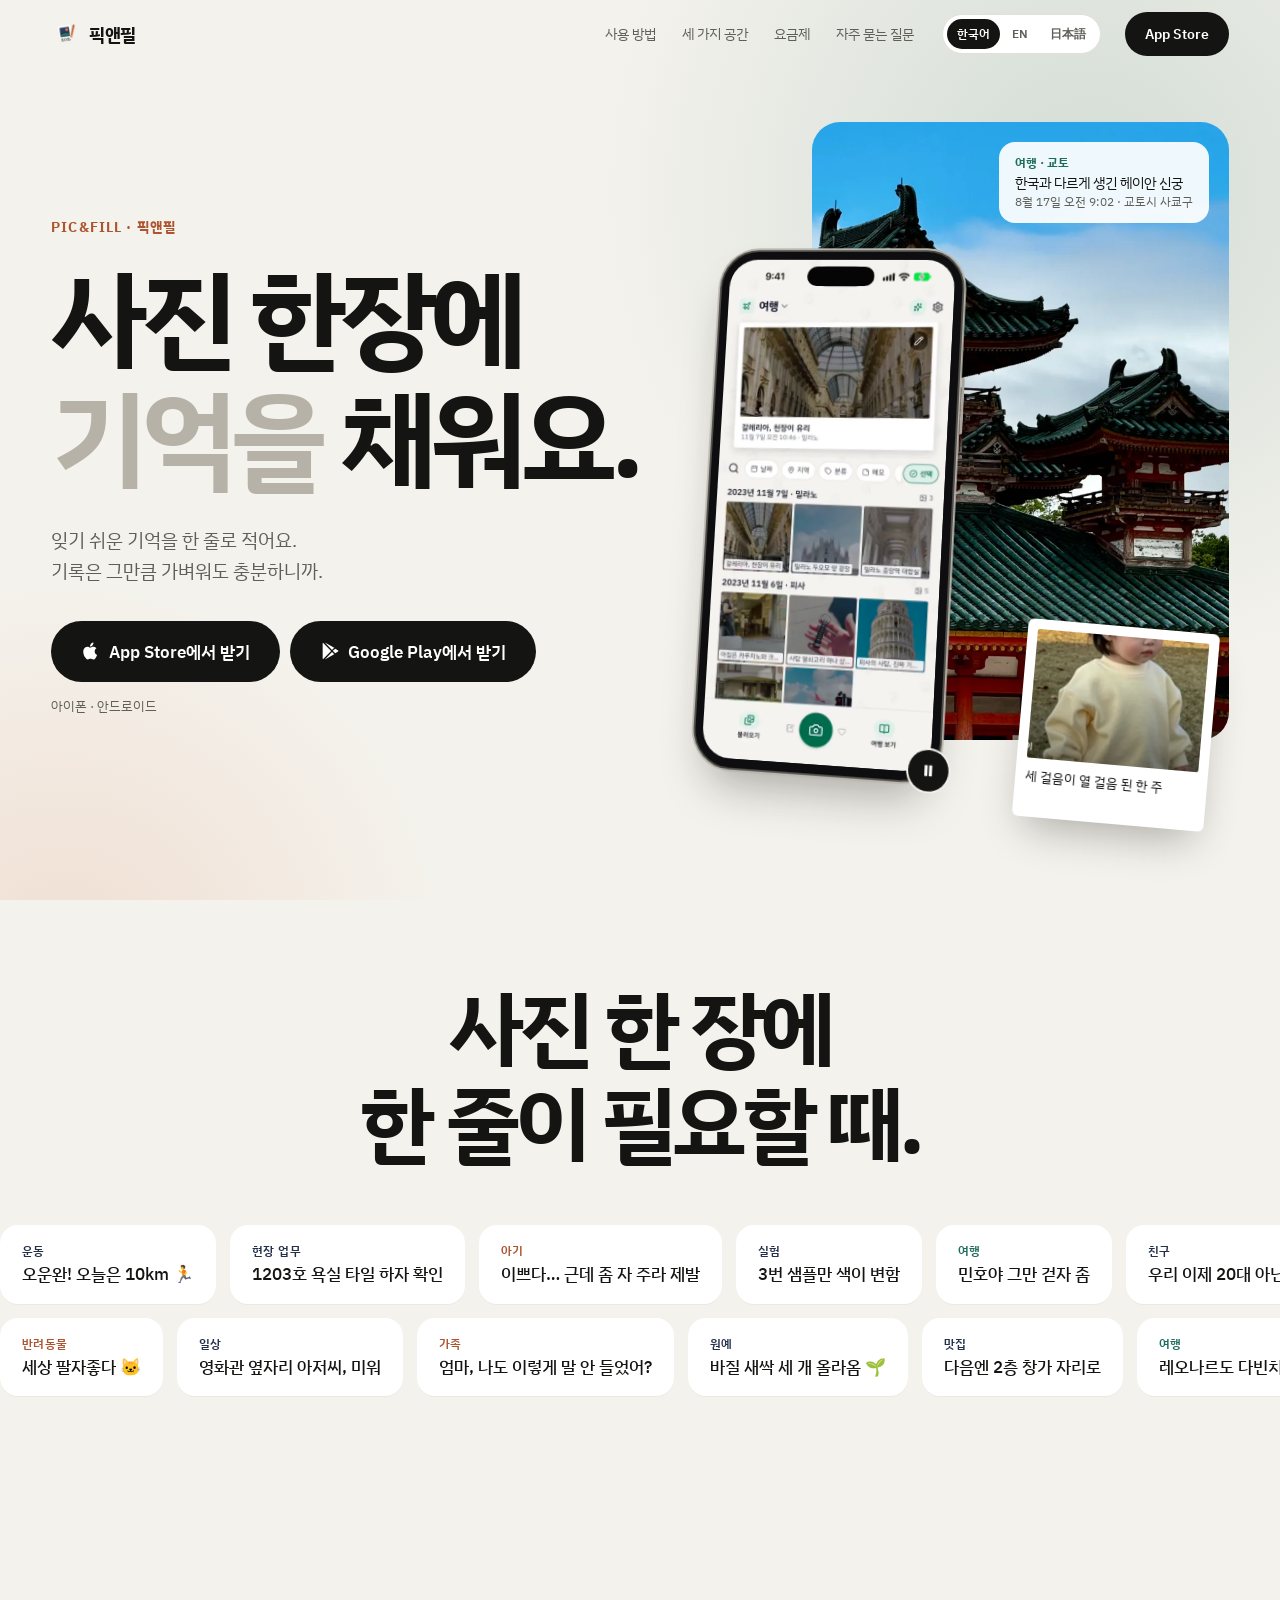
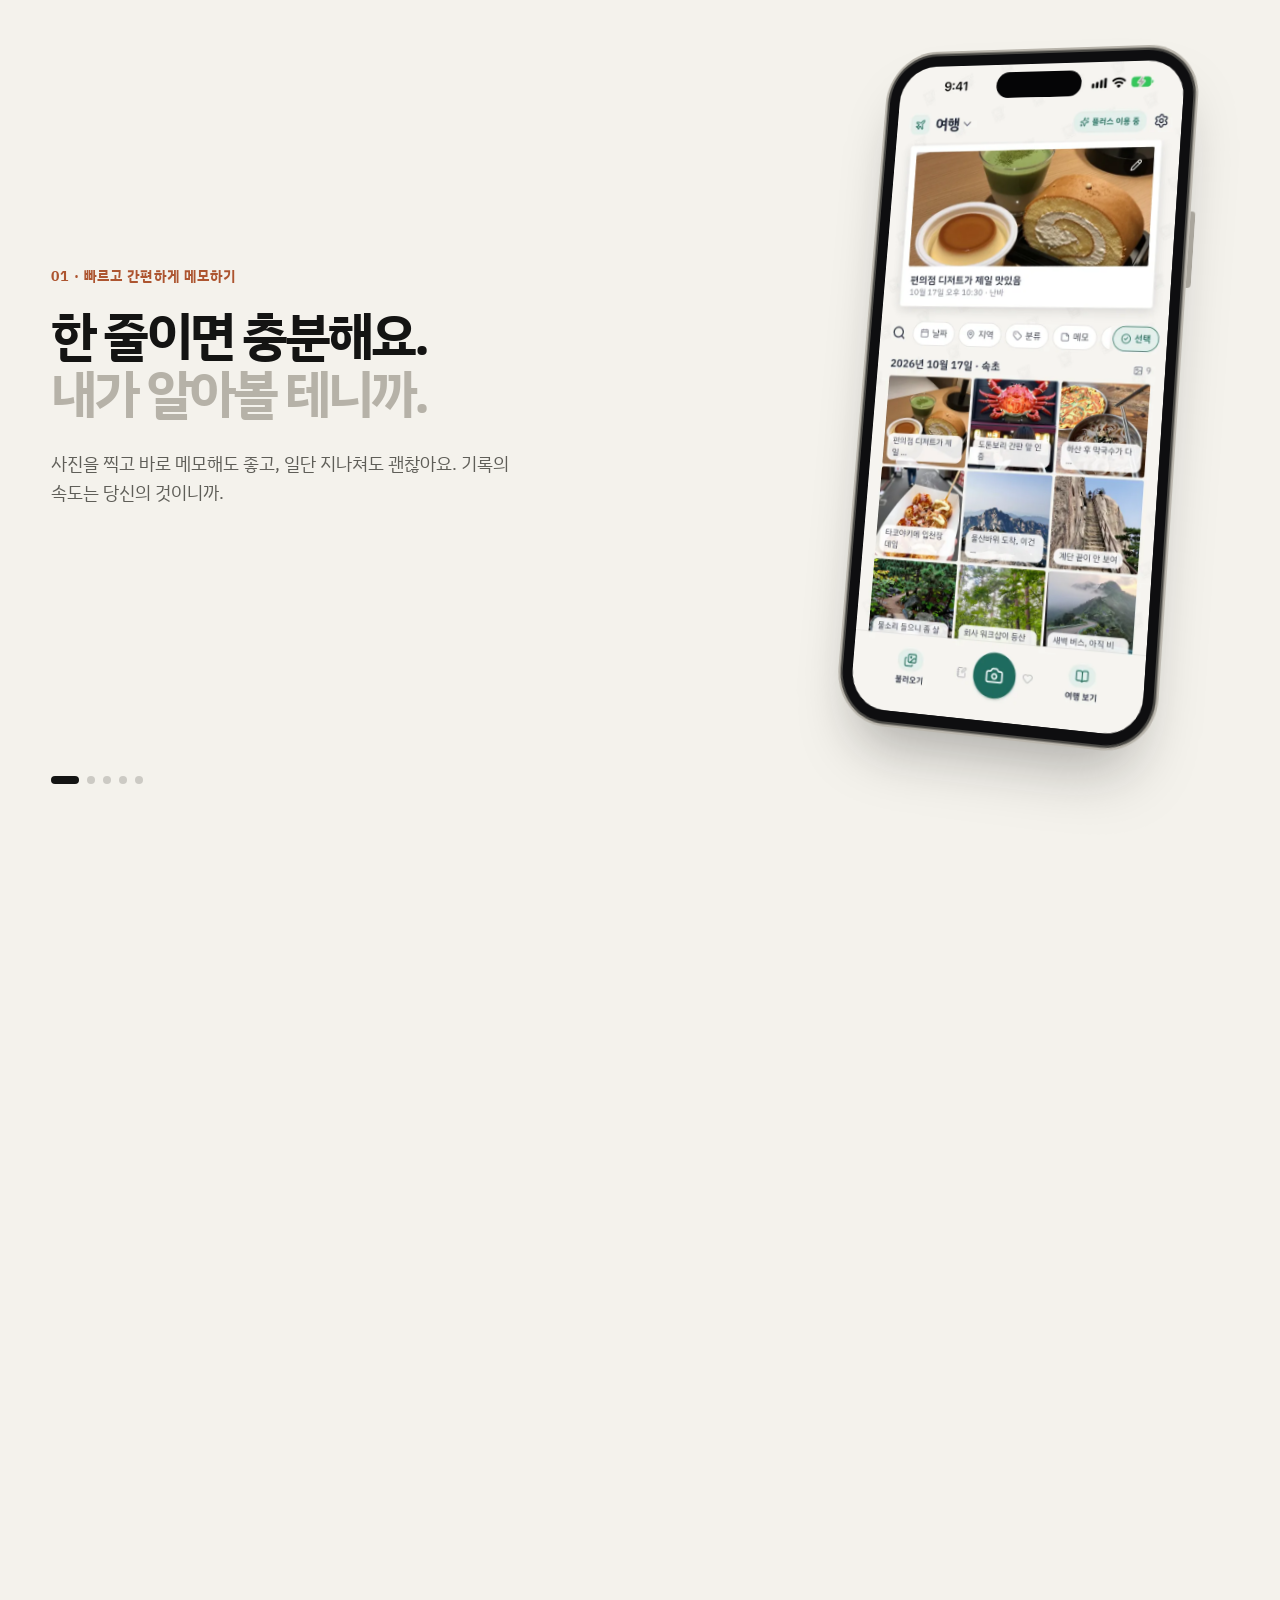
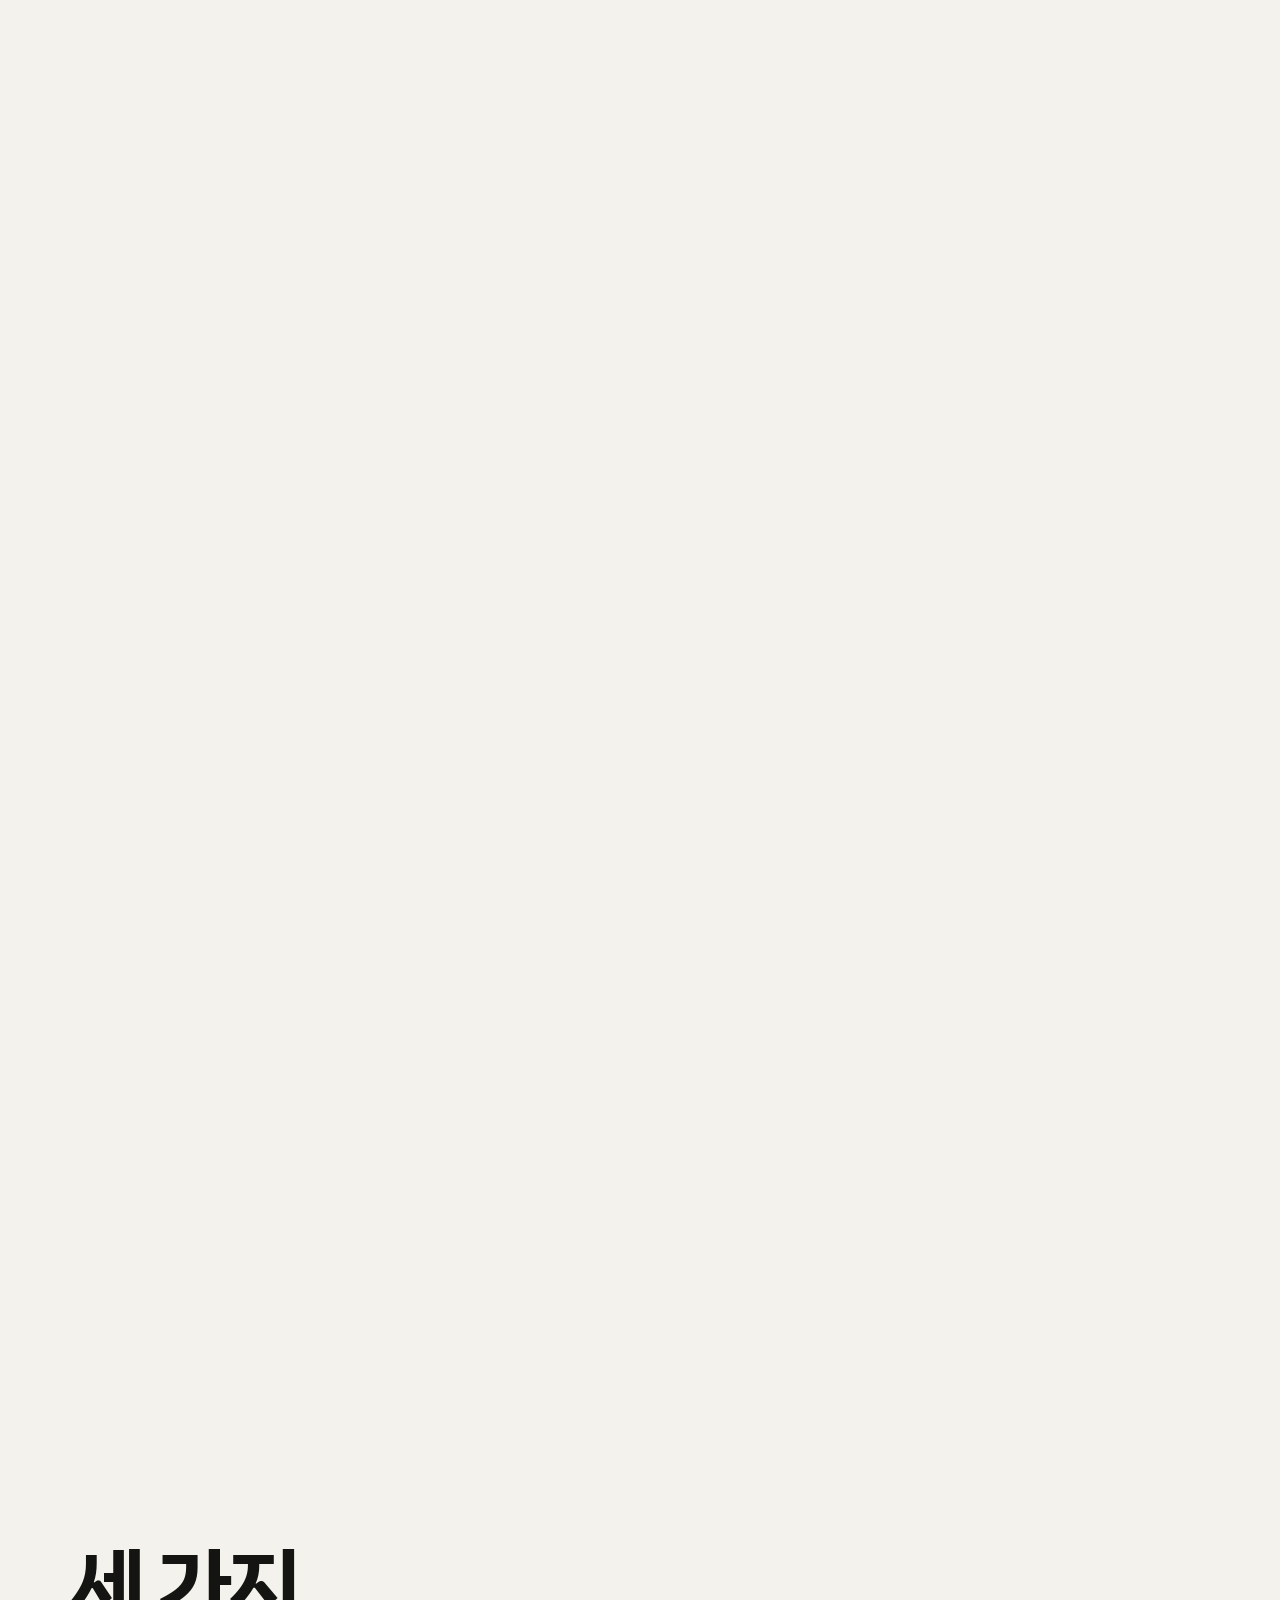
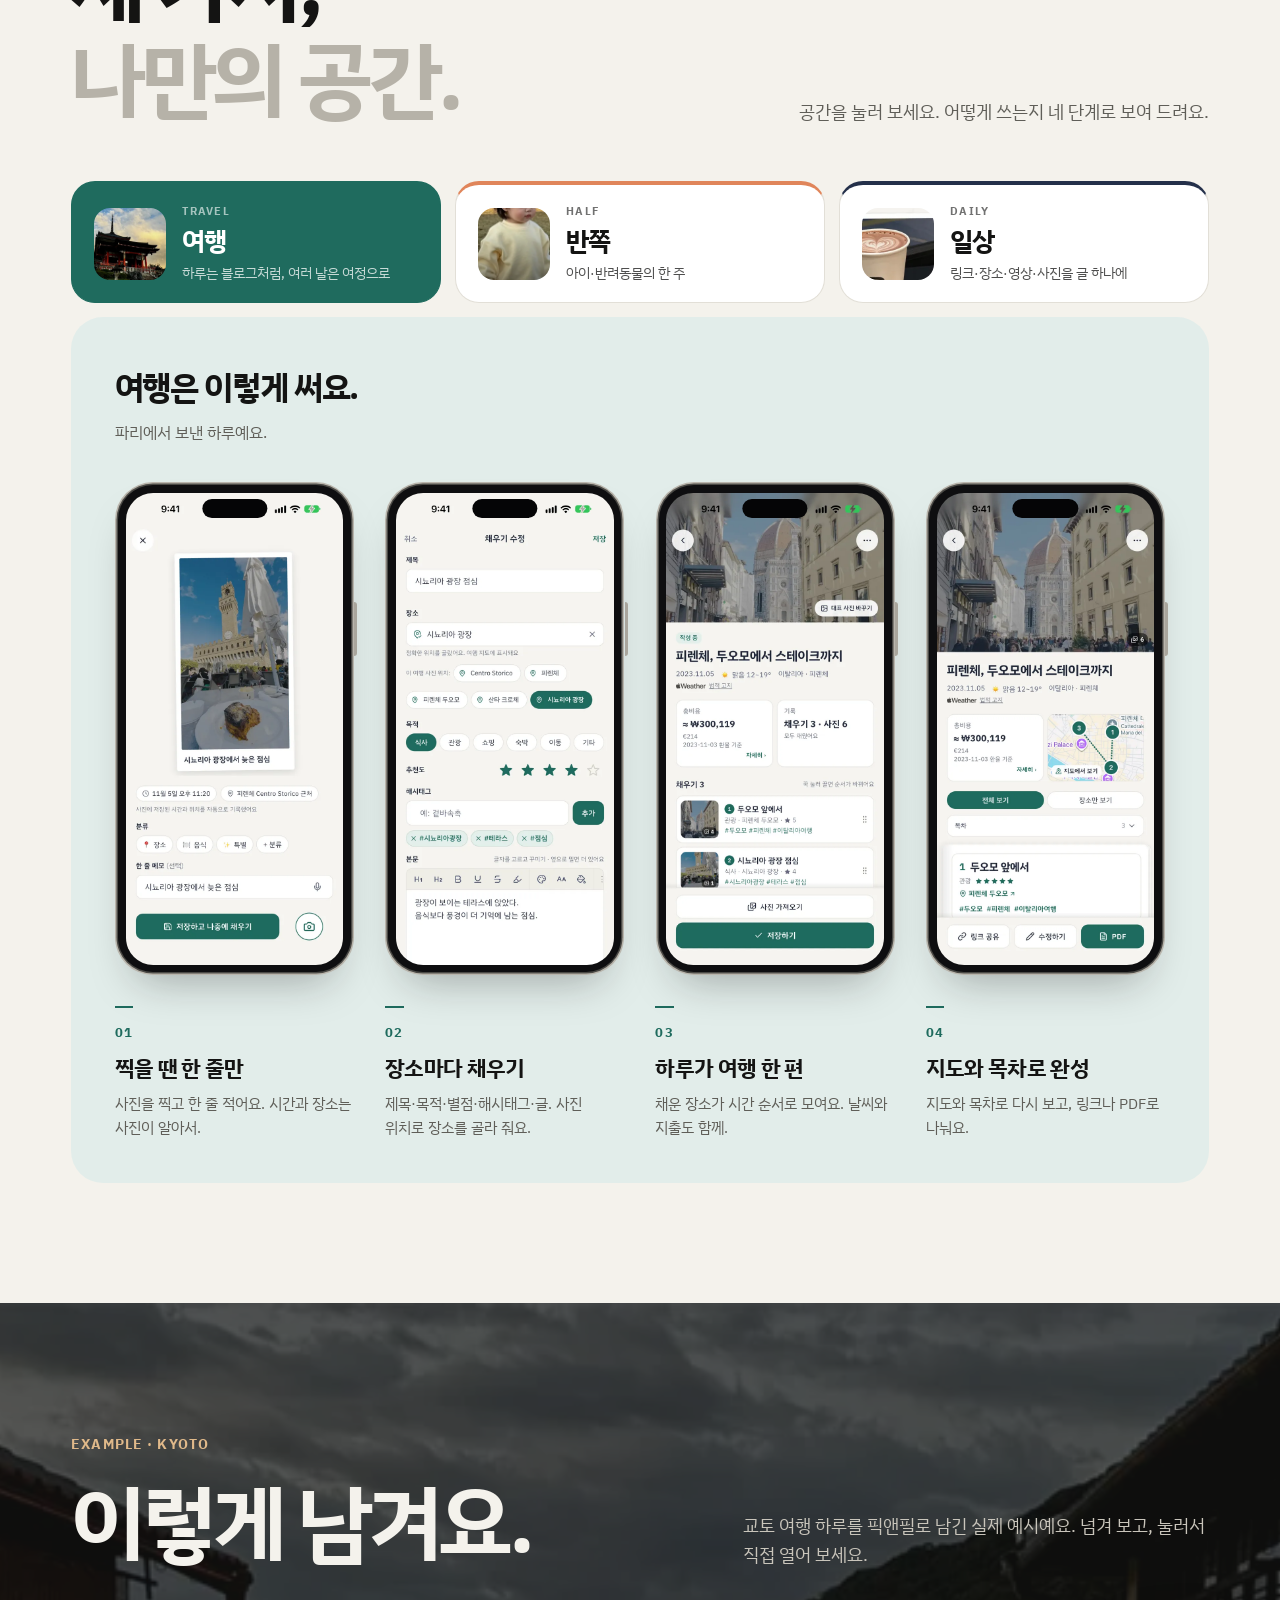
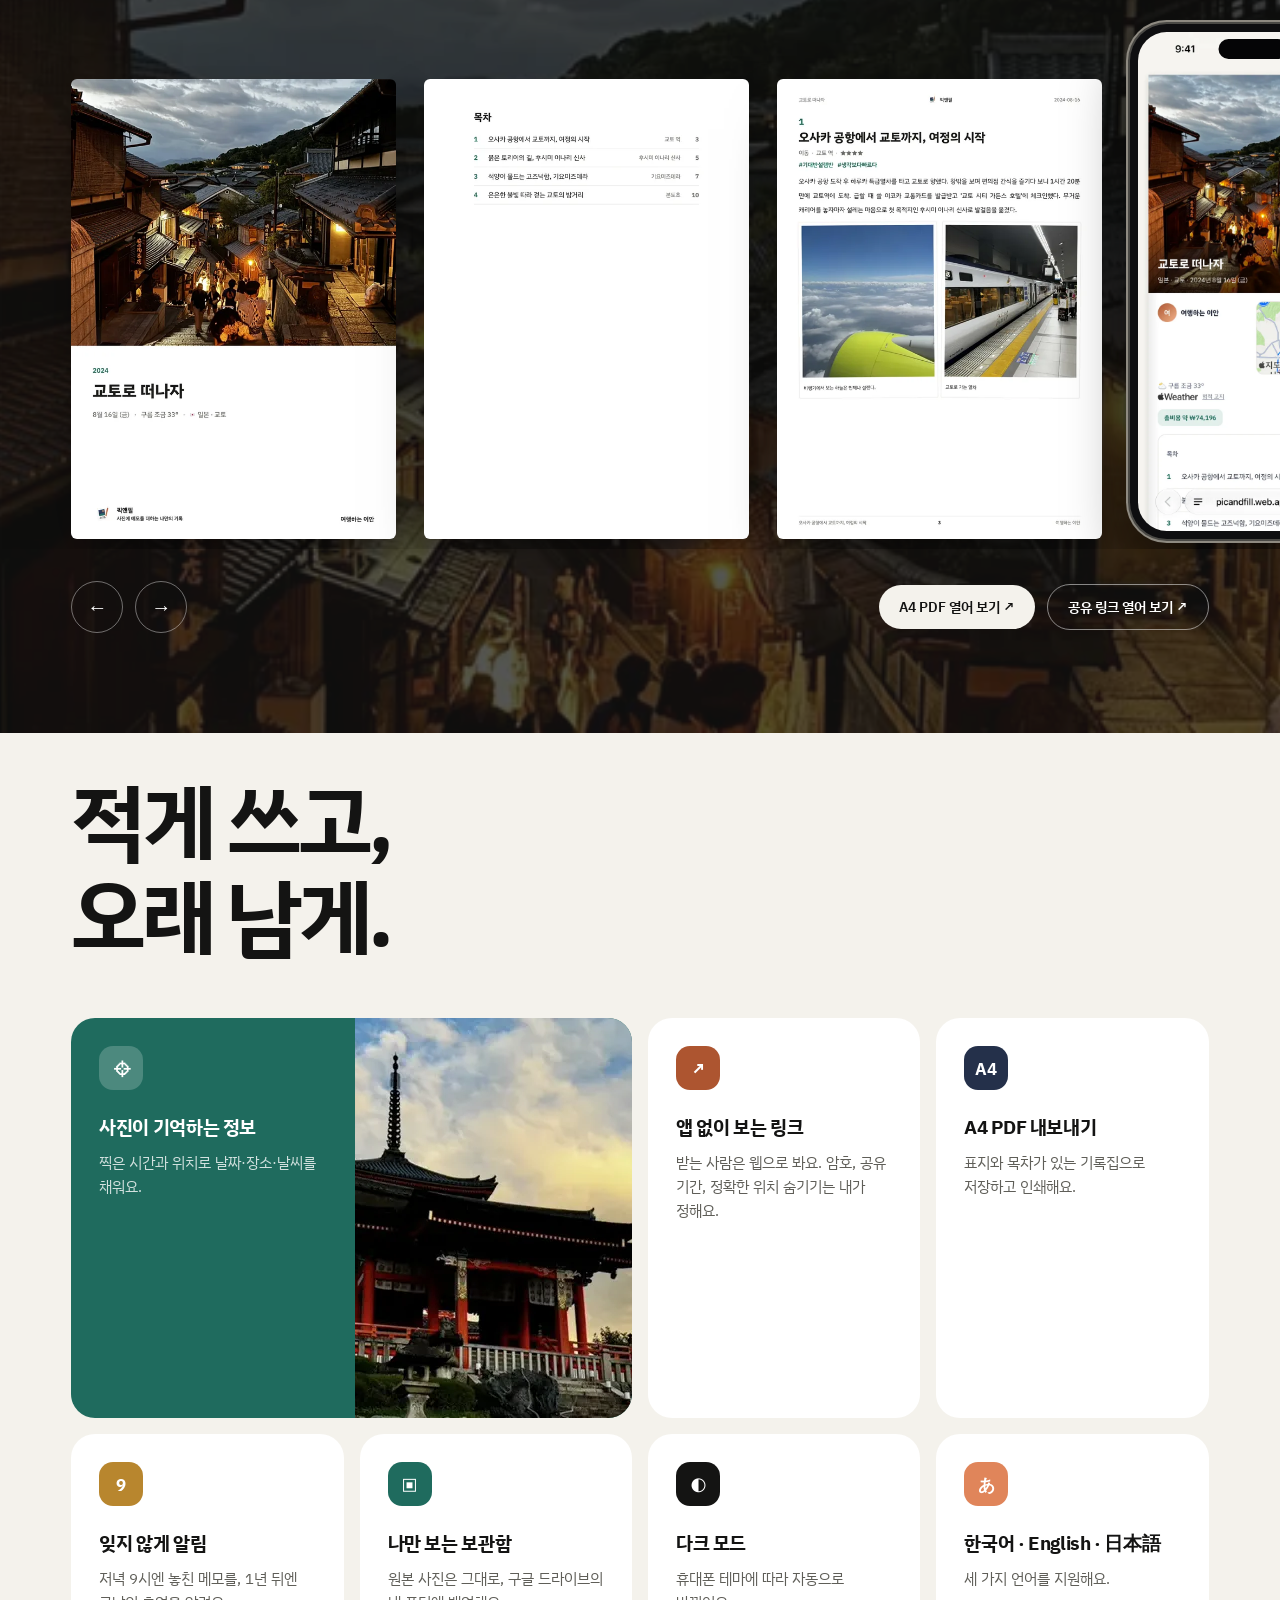
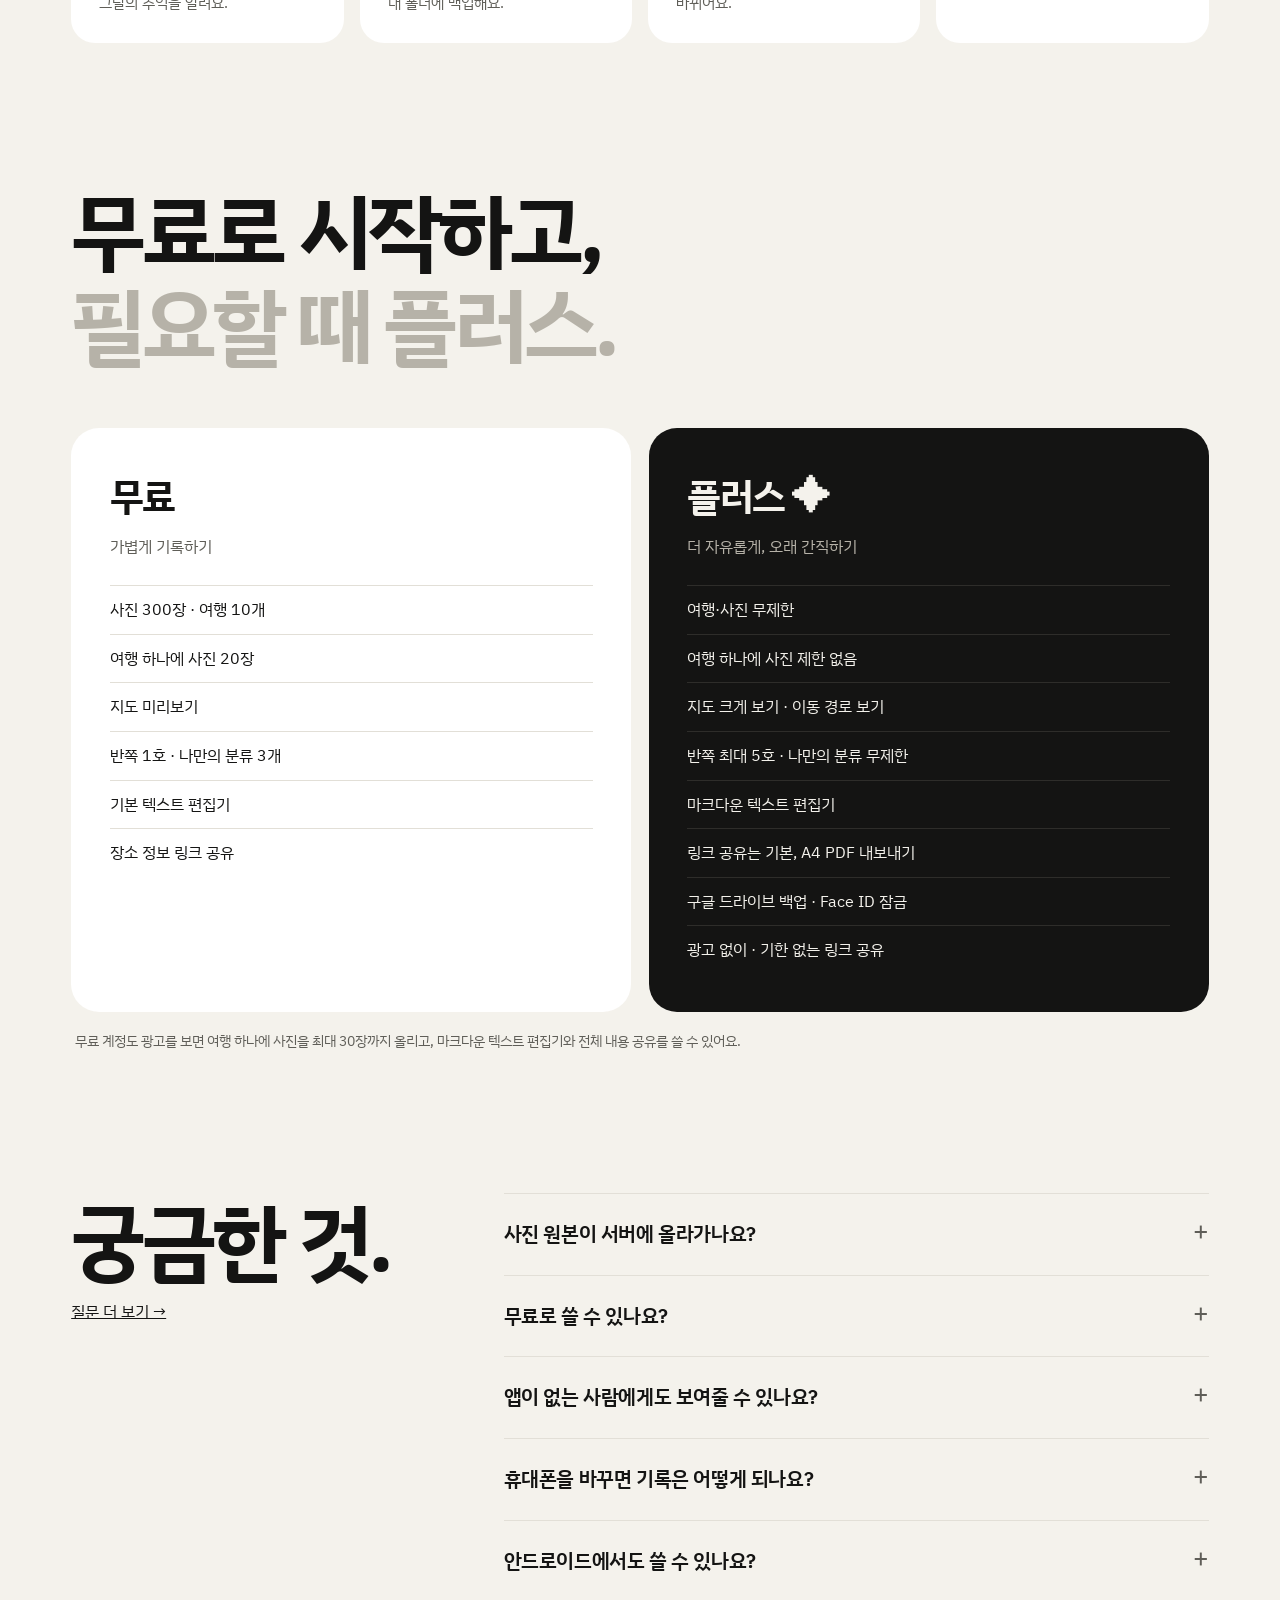
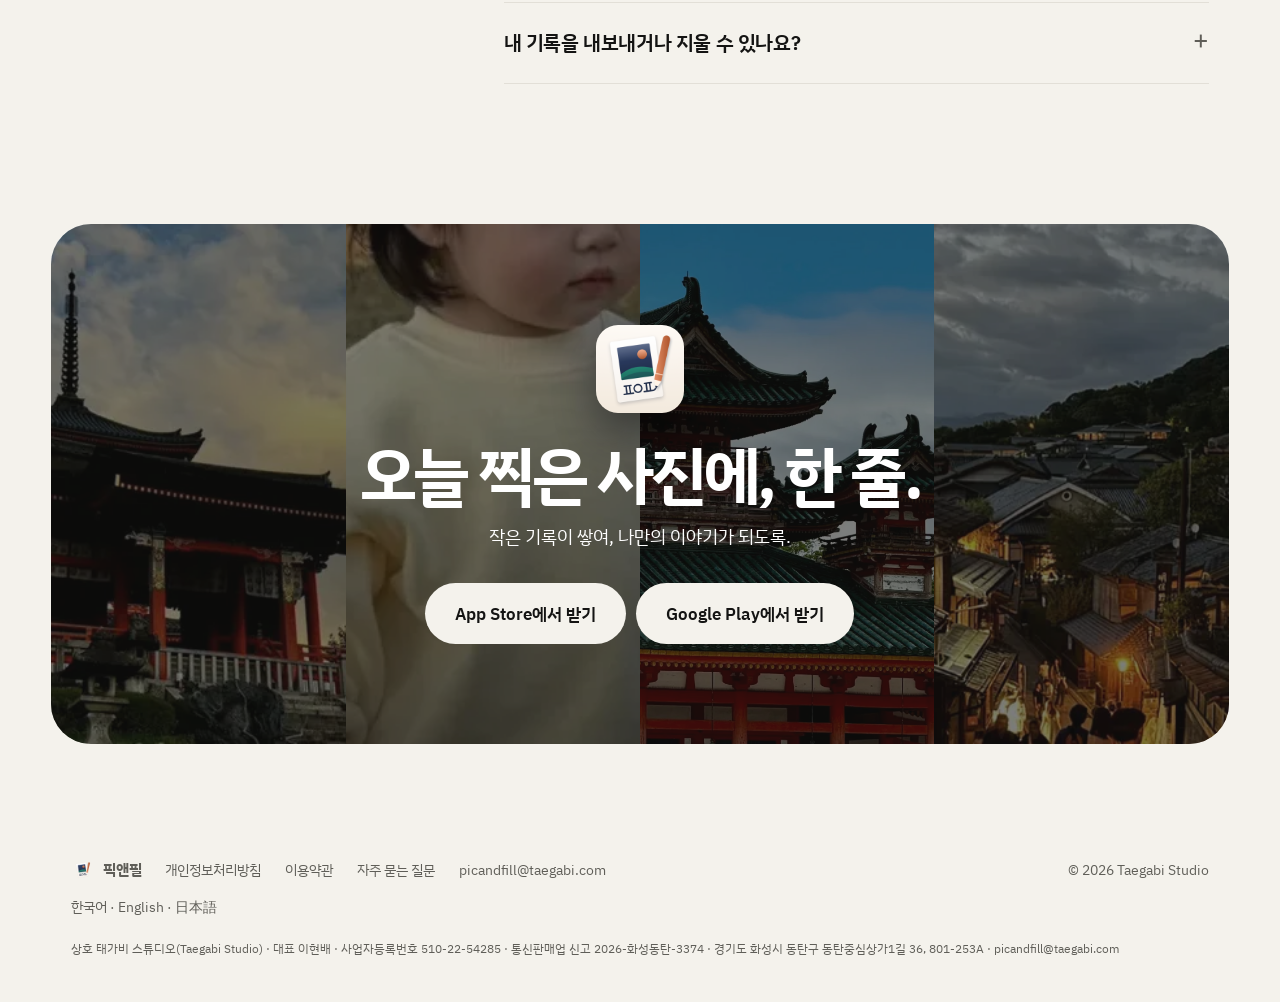
==== commit f2ab23e2: "홈 첫 화면 폰에 앱 영상 (한·영·일): 멈춤 버튼, 동작 줄이기면 멈춤, 화면 밖에선 쉼 Co-Authored-By: Claude Opus 5.5 <noreply@anthrop" ====
--- a/index.html
+++ b/index.html
@@ -84,6 +84,7 @@
   <!-- 첫 화면: 큰 제목 + 정면·사선 아이폰 -->
   <section class="hero">
     <div>
+      <p class="kicker reveal">PIC&amp;FILL · 픽앤필</p>
       <h1 class="reveal d1">사진 한장에<br><span class="soft">기억을</span> 채워요.</h1>
       <p class="lead reveal d2">잊기 쉬운 기억을 한 줄로 적어요.<br>기록은 그만큼 가벼워도 충분하니까.</p>
       <div class="reveal d3">
@@ -100,10 +101,10 @@
         <p class="note">아이폰 · 안드로이드</p>
       </div>
     </div>
-    <div class="hero-stage">
+    <div class="hero-stage" data-parallax>
       <figure class="big reveal"><img src="assets/photo/temple.webp" alt="교토 헤이안 신궁의 초록 지붕" width="1040" height="1000" fetchpriority="high">
         <figcaption><b>여행 · 교토</b>한국과 다르게 생긴 헤이안 신궁<small>8월 17일 오전 9:02 · 교토시 사쿄구</small></figcaption></figure>
-      <div class="iphone reveal d1"><div class="screen"><video data-hero autoplay muted loop playsinline preload="auto" poster="assets/hero/app_ko.webp" src="assets/hero/app_ko.mp4" width="480" height="1042" aria-label="촬영 버튼을 옆으로 밀어 여행·반쪽·일상을 오가고, 위로 밀어 분류를 바꾸고, 여행 글을 종이처럼 넘기고, 반쪽의 주간 정리와 일상글을 읽는 앱 화면"></video></div>
+      <div class="iphone tilt reveal d1" style="--ry:-14deg;--rx:5deg;--rz:2deg"><div class="screen"><video data-hero autoplay muted loop playsinline preload="auto" poster="assets/hero/app_ko.webp" src="assets/hero/app_ko.mp4" width="480" height="1042" aria-label="촬영 버튼을 옆으로 밀어 여행·반쪽·일상을 오가고, 위로 밀어 분류를 바꾸고, 여행 글을 종이처럼 넘기고, 반쪽의 주간 정리와 일상글을 읽는 앱 화면"></video></div>
         <button class="hero-toggle" type="button" data-hero-toggle data-pause="영상 멈추기" data-play="영상 재생" aria-label="영상 멈추기"><svg viewBox="0 0 24 24" aria-hidden="true"><path d="M7 5h4v14H7zM13 5h4v14h-4z"/></svg></button></div>
       <figure class="polaroid reveal d2"><img src="assets/photo/baby.webp" alt="잔디밭에 선 아기" width="400" height="300"><figcaption>세 걸음이 열 걸음 된 한 주</figcaption></figure>
     </div>
@@ -148,14 +149,14 @@
   <section class="story" id="story" aria-label="픽앤필 사용 흐름">
     <div class="story-stage">
       <div class="story-text">
-        <div class="story-step on" style="--accent:var(--peach-ink)"><span class="num">빠르고 간편하게 메모하기</span><h2 class="display">한 줄이면 충분해요.<br><span class="soft">내가 알아볼 테니까.</span></h2><p>사진을 찍고 바로 메모해도 좋고, 일단 지나쳐도 괜찮아요. 기록의 속도는 당신의 것이니까.</p></div>
-        <div class="story-step" style="--accent:var(--travel)"><span class="num">사진을 기록으로</span><h2 class="display">사진을 찍는 이유는<br><span class="soft">사진 안에 없으니까.</span></h2><p>사진들을 모아 나만의 여행을 만들 수 있어요. 그 여행이 모여 여정이 될 수 있어요.</p></div>
-        <div class="story-step" style="--accent:var(--peach-ink)"><span class="num">나의 반쪽</span><h2 class="display">다시 보고 싶은 건<br><span class="soft">대단한 날만이 아니니까.</span></h2><p>나의 반쪽과 함께하는 순간과 나의 감정을 한 주에 한 장으로 정리해요. 매일 쓰는 건 나도 힘드니까.</p></div>
-        <div class="story-step" style="--accent:var(--navy)"><span class="num">평범한 게 일상</span><h2 class="display">메모가 필요할 때,<br><span class="soft">잠깐 있다 갈게요.</span></h2><p>거창할 거 있나요. 사진에 메모가 필요한 순간에 써요. 그래도 쓸 만한 기능은 다 있어요.</p></div>
-        <div class="story-step" style="--accent:var(--gold)"><span class="num">남기기</span><h2 class="display">오프라인 기록집,<br><span class="soft">보관은 아날로그가 좋아요.</span></h2><p>정성스럽게 만든 나만의 기록을 A4 PDF로 받을 수 있어요. 물론 링크로 나누는 것도 돼요.</p></div>
+        <div class="story-step on" style="--accent:var(--peach-ink)"><span class="num">01 · 빠르고 간편하게 메모하기</span><h2 class="display">한 줄이면 충분해요.<br><span class="soft">내가 알아볼 테니까.</span></h2><p>사진을 찍고 바로 메모해도 좋고, 일단 지나쳐도 괜찮아요. 기록의 속도는 당신의 것이니까.</p></div>
+        <div class="story-step" style="--accent:var(--travel)"><span class="num">02 · 사진을 기록으로</span><h2 class="display">사진을 찍는 이유는<br><span class="soft">사진 안에 없으니까.</span></h2><p>사진들을 모아 나만의 여행을 만들 수 있어요. 그 여행이 모여 여정이 될 수 있어요.</p></div>
+        <div class="story-step" style="--accent:var(--peach-ink)"><span class="num">03 · 나의 반쪽</span><h2 class="display">다시 보고 싶은 건<br><span class="soft">대단한 날만이 아니니까.</span></h2><p>나의 반쪽과 함께하는 순간과 나의 감정을 한 주에 한 장으로 정리해요. 매일 쓰는 건 나도 힘드니까.</p></div>
+        <div class="story-step" style="--accent:var(--navy)"><span class="num">04 · 평범한 게 일상</span><h2 class="display">메모가 필요할 때,<br><span class="soft">잠깐 있다 갈게요.</span></h2><p>거창할 거 있나요. 사진에 메모가 필요한 순간에 써요. 그래도 쓸 만한 기능은 다 있어요.</p></div>
+        <div class="story-step" style="--accent:var(--gold)"><span class="num">05 · 남기기</span><h2 class="display">오프라인 기록집,<br><span class="soft">보관은 아날로그가 좋아요.</span></h2><p>정성스럽게 만든 나만의 기록을 A4 PDF로 받을 수 있어요. 물론 링크로 나누는 것도 돼요.</p></div>
       </div>
       <div class="story-phone">
-        <div class="iphone">
+        <div class="iphone tilt" data-story-phone style="--ry:-14deg;--rx:5deg;--rz:2deg">
           <div class="screen">
             <img class="on" src="assets/screens/home.webp" alt="여행 사진첩: 속초 사진 아홉 장마다 한 줄 메모" width="660" height="1434">
             <img src="assets/screens/03.webp" alt="" width="660" height="1430" loading="lazy">
@@ -170,95 +171,58 @@
   </section>
 
   <!-- 세 공간: 누르면 그 공간 쓰는 법 4단계 (화면: picfill store/video shorts_impact·burst·firststeps) -->
-    <section class="spaces" id="spaces">
-    <div class="wrap spaces-head">
-      <h2 class="display reveal">세 가지,<br><span class="soft">나만의 공간.</span></h2>
-      <p class="reveal d1">사진을 찍을 때 고른 공간에 따라 기록의 모양이 달라져요.</p>
-    </div>
-    <article class="chapter ch-travel" aria-labelledby="ch-travel">
-      <div class="ch-copy">
-        <h3 id="ch-travel">여행</h3>
-        <p class="ch-line">하루는 블로그처럼, 여러 날은 여정으로</p>
-        <ol class="ch-steps" aria-label="쓰는 순서">
-          <li><button type="button" aria-current="true" data-track="space_travel_1"><b>찍을 땐 한 줄만</b><span>사진을 찍고 한 줄 적어요. 시간과 장소는 사진이 알아서.</span></button></li>
-          <li><button type="button" data-track="space_travel_2"><b>장소마다 채우기</b><span>제목·목적·별점·해시태그·글. 사진 위치로 장소를 골라 줘요.</span></button></li>
-          <li><button type="button" data-track="space_travel_3"><b>하루가 여행 한 편</b><span>채운 장소가 시간 순서로 모여요. 날씨와 지출도 함께.</span></button></li>
-          <li><button type="button" data-track="space_travel_4"><b>지도와 목차로 완성</b><span>지도와 목차로 다시 보고, 링크나 PDF로 나눠요.</span></button></li>
+  <section class="spaces" id="spaces">
+    <div class="wrap">
+      <div class="head-row">
+        <h2 class="display reveal">세 가지,<br><span class="soft">나만의 공간.</span></h2>
+        <p class="reveal d1">공간을 눌러 보세요. 어떻게 쓰는지 네 단계로 보여 드려요.</p>
+      </div>
+      <div class="space-tabs reveal" role="tablist" aria-label="세 가지 공간">
+        <button class="space-tab tab-travel" role="tab" id="tab-travel" aria-controls="panel-travel" aria-selected="true" data-track="space_travel">
+          <img src="assets/photo/pagoda.webp" alt="" width="72" height="72"><span><small>TRAVEL</small><b>여행</b><em>하루는 블로그처럼, 여러 날은 여정으로</em></span></button>
+        <button class="space-tab tab-half" role="tab" id="tab-half" aria-controls="panel-half" aria-selected="false" tabindex="-1" data-track="space_half">
+          <img src="assets/photo/baby.webp" alt="" width="72" height="72"><span><small>HALF</small><b>반쪽</b><em>아이·반려동물의 한 주</em></span></button>
+        <button class="space-tab tab-daily" role="tab" id="tab-daily" aria-controls="panel-daily" aria-selected="false" tabindex="-1" data-track="space_daily">
+          <img src="assets/photo/coffee.webp" alt="" width="72" height="72"><span><small>DAILY</small><b>일상</b><em>링크·장소·영상·사진을 글 하나에</em></span></button>
+      </div>
+      <div class="space-panel panel-travel" role="tabpanel" id="panel-travel" aria-labelledby="tab-travel">
+        <h3>여행은 이렇게 써요.</h3><p>파리에서 보낸 하루예요.</p>
+        <ol class="steps">
+          <li><div class="iphone"><div class="screen"><img src="assets/travel/01.webp" alt="에펠탑 사진에 한 줄 메모를 쓰는 화면" width="660" height="1434" loading="lazy"></div></div>
+            <span class="step-no">01</span><h4>찍을 땐 한 줄만</h4><p>사진을 찍고 한 줄 적어요. 시간과 장소는 사진이 알아서.</p></li>
+          <li><div class="iphone"><div class="screen"><img src="assets/travel/02.webp" alt="에펠탑 채우기: 장소, 목적, 추천도, 해시태그, 본문" width="660" height="1434" loading="lazy"></div></div>
+            <span class="step-no">02</span><h4>장소마다 채우기</h4><p>제목·목적·별점·해시태그·글. 사진 위치로 장소를 골라 줘요.</p></li>
+          <li><div class="iphone"><div class="screen"><img src="assets/travel/03.webp" alt="가을 파리 여행: 날씨, 지출, 채우기 세 개" width="660" height="1434" loading="lazy"></div></div>
+            <span class="step-no">03</span><h4>하루가 여행 한 편</h4><p>채운 장소가 시간 순서로 모여요. 날씨와 지출도 함께.</p></li>
+          <li><div class="iphone"><div class="screen"><img src="assets/travel/04.webp" alt="저장한 파리 여행: 번호 핀 지도와 목차, 링크 공유·PDF 버튼" width="660" height="1434" loading="lazy"></div></div>
+            <span class="step-no">04</span><h4>지도와 목차로 완성</h4><p>지도와 목차로 다시 보고, 링크나 PDF로 나눠요.</p></li>
         </ol>
       </div>
-      <div class="ch-visual">
-        <img class="ch-photo" src="assets/photo/ch-travel.webp" alt="피렌체 골목 끝에 보이는 두오모" loading="lazy">
-        <div class="iphone"><div class="screen">
-            <img class="on" src="assets/travel/01.webp" alt="시뇨리아 광장 사진에 한 줄 메모를 쓰는 화면" width="660" height="1434" loading="lazy">
-            <img src="assets/travel/02.webp" alt="채우기 화면: 장소, 목적, 추천도, 해시태그, 본문" width="660" height="1434" loading="lazy">
-            <img src="assets/travel/03.webp" alt="피렌체 여행: 날씨, 지출, 채우기 세 개" width="660" height="1434" loading="lazy">
-            <img src="assets/travel/04.webp" alt="저장한 피렌체 여행: 번호 핀 지도와 목차, 링크 공유·PDF 버튼" width="660" height="1434" loading="lazy">
-        </div></div>
-      </div>
-    </article>
-    <article class="chapter ch-half" aria-labelledby="ch-half">
-      <div class="ch-copy">
-        <h3 id="ch-half">반쪽</h3>
-        <p class="ch-line">아이·반려동물의 한 주</p>
-        <ol class="ch-steps" aria-label="쓰는 순서">
-          <li><button type="button" aria-current="true" data-track="space_half_1"><b>찍을 땐 한 줄만</b><span>가운데 카메라로 찍고 짧게 적어요. 사진은 날짜별로 모여요.</span></button></li>
-          <li><button type="button" data-track="space_half_2"><b>주말엔 주간 정리</b><span>아래 '주간 정리'를 누르면 요일 칸 일곱 개가 열려요. 사진을 칸으로 끌어다 놓아요.</span></button></li>
-          <li><button type="button" data-track="space_half_3"><b>한 주를 채워요</b><span>'날짜대로 채우기'면 한 번에 들어가요. 별표로 특별한 날을 골라요.</span></button></li>
-          <li><button type="button" data-track="space_half_4"><b>한 장으로 완성</b><span>몸무게·건강 상태와 특별한 기록이 한 화면에 모여요. 링크나 PDF로 나눠요.</span></button></li>
+      <div class="space-panel panel-half" role="tabpanel" id="panel-half" aria-labelledby="tab-half" hidden>
+        <h3>반쪽은 이렇게 써요.</h3><p>걸음마를 배운 하율이의 한 주예요.</p>
+        <ol class="steps">
+          <li><div class="iphone"><div class="screen"><img src="assets/half/01.webp" alt="반쪽 홈: 날짜별로 모인 사진과 한 줄 메모" width="660" height="1434" loading="lazy"></div></div>
+            <span class="step-no">01</span><h4>찍을 땐 한 줄만</h4><p>가운데 카메라로 찍고 짧게 적어요. 사진은 날짜별로 모여요.</p></li>
+          <li><div class="iphone"><div class="screen"><img src="assets/half/02.webp" alt="주간 정리 쓰기: 비어 있는 요일 칸 일곱 개" width="660" height="1434" loading="lazy"></div></div>
+            <span class="step-no">02</span><h4>주말엔 주간 정리</h4><p>아래 '주간 정리'를 누르면 요일 칸 일곱 개가 열려요. 사진을 칸으로 끌어다 놓아요.</p></li>
+          <li><div class="iphone"><div class="screen"><img src="assets/half/03.webp" alt="요일마다 사진과 메모가 채워진 주간 정리" width="660" height="1434" loading="lazy"></div></div>
+            <span class="step-no">03</span><h4>한 주를 채워요</h4><p>'날짜대로 채우기'면 한 번에 들어가요. 별표로 특별한 날을 골라요.</p></li>
+          <li><div class="iphone"><div class="screen"><img src="assets/half/04.webp" alt="완성된 한 주: 요일 사진, 몸무게, 특별한 기록" width="660" height="1434" loading="lazy"></div></div>
+            <span class="step-no">04</span><h4>한 장으로 완성</h4><p>몸무게·건강 상태와 특별한 기록이 한 화면에 모여요. 링크나 PDF로 나눠요.</p></li>
         </ol>
       </div>
-      <div class="ch-visual">
-        <img class="ch-photo" src="assets/photo/ch-half.webp" alt="거실에서 걸음마를 하는 아기" loading="lazy">
-        <div class="iphone"><div class="screen">
-            <img class="on" src="assets/half/01.webp" alt="반쪽 홈: 날짜별로 모인 사진과 한 줄 메모" width="660" height="1434" loading="lazy">
-            <img src="assets/half/02.webp" alt="주간 정리 쓰기: 비어 있는 요일 칸 일곱 개" width="660" height="1434" loading="lazy">
-            <img src="assets/half/03.webp" alt="요일마다 사진과 메모가 채워진 주간 정리" width="660" height="1434" loading="lazy">
-            <img src="assets/half/04.webp" alt="완성된 한 주: 요일 사진, 몸무게, 특별한 기록" width="660" height="1434" loading="lazy">
-        </div></div>
-      </div>
-    </article>
-    <article class="chapter ch-daily" aria-labelledby="ch-daily">
-      <div class="ch-copy">
-        <h3 id="ch-daily">일상</h3>
-        <p class="ch-line">링크·장소·영상·사진을 글 하나에</p>
-        <ol class="ch-steps" aria-label="쓰는 순서">
-          <li><button type="button" aria-current="true" data-track="space_daily_1"><b>찍어 두면 날짜별로</b><span>사진과 한 줄 메모가 날짜별로 쌓여요.</span></button></li>
-          <li><button type="button" data-track="space_daily_2"><b>글 하나로 묶어요</b><span>사진 몇 장을 고르고 짧게 쓰면 일상글 하나.</span></button></li>
-          <li><button type="button" data-track="space_daily_3"><b>링크·장소·별점도</b><span>상품 링크, 장소, 별점을 글 안에 넣어요.</span></button></li>
-          <li><button type="button" data-track="space_daily_4"><b>분류로 모아 봐요</b><span>영화·실험처럼 내 분류로 모아 봐요.</span></button></li>
+      <div class="space-panel panel-daily" role="tabpanel" id="panel-daily" aria-labelledby="tab-daily" hidden>
+        <h3>일상은 이렇게 써요.</h3><p>토요일에 영화관에 다녀온 날이에요.</p>
+        <ol class="steps">
+          <li><div class="iphone"><div class="screen"><img src="assets/daily/01.webp" alt="일상 홈: 영화관 사진이 날짜별로 모인 화면" width="660" height="1434" loading="lazy"></div></div>
+            <span class="step-no">01</span><h4>찍어 두면 날짜별로</h4><p>사진과 한 줄 메모가 날짜별로 쌓여요.</p></li>
+          <li><div class="iphone"><div class="screen"><img src="assets/daily/02.webp" alt="일상글: 토요일 영화관, 사진 네 장과 짧은 글" width="660" height="1434" loading="lazy"></div></div>
+            <span class="step-no">02</span><h4>글 하나로 묶어요</h4><p>사진 몇 장을 고르고 짧게 쓰면 일상글 하나.</p></li>
+          <li><div class="iphone"><div class="screen"><img src="assets/daily/03.webp" alt="일상글: 상품 링크, 별점, 장소가 들어간 중고거래 메모" width="660" height="1430" loading="lazy"></div></div>
+            <span class="step-no">03</span><h4>링크·장소·별점도</h4><p>상품 링크, 장소, 별점을 글 안에 넣어요.</p></li>
+          <li><div class="iphone"><div class="screen"><img src="assets/daily/04.webp" alt="모아 보기: 실험 분류의 일상글 세 개" width="660" height="1434" loading="lazy"></div></div>
+            <span class="step-no">04</span><h4>분류로 모아 봐요</h4><p>영화·실험처럼 내 분류로 모아 봐요.</p></li>
         </ol>
-      </div>
-      <div class="ch-visual">
-        <img class="ch-photo" src="assets/photo/ch-daily.webp" alt="빵 두 개와 아이스 라테" loading="lazy">
-        <div class="iphone"><div class="screen">
-            <img class="on" src="assets/daily/01.webp" alt="일상 홈: 영화관 사진이 날짜별로 모인 화면" width="660" height="1434" loading="lazy">
-            <img src="assets/daily/02.webp" alt="일상글: 토요일 영화관, 사진 네 장과 짧은 글" width="660" height="1434" loading="lazy">
-            <img src="assets/daily/03.webp" alt="일상글: 상품 링크, 별점, 장소가 들어간 중고거래 메모" width="660" height="1430" loading="lazy">
-            <img src="assets/daily/04.webp" alt="모아 보기: 실험 분류의 일상글 세 개" width="660" height="1434" loading="lazy">
-        </div></div>
-      </div>
-    </article>
-  </section>
-
-  <!-- 1.0.4: 책처럼 읽기. 영상은 시연 데이터로 찍은 실제 앱 화면 -->
-  <section class="book" id="book">
-    <div class="wrap book-in">
-      <div class="book-copy">
-        <h2 class="display reveal">이제, 책처럼 읽어요.</h2>
-        <p class="book-lead reveal d1">옆으로 밀면 종이처럼 넘어가요. 내 기록도, 온라인 글도, 공유 링크도요.</p>
-        <ul class="book-list reveal d2">
-        <li><h3>표지와 목차</h3><p>온라인 글과 공유 링크의 첫 장은 표지예요. 제목과 지도, 목차가 한눈에 보여요.</p></li>
-        <li><h3>슬라이드와 펼쳐보기</h3><p>사진을 쌓아 두고 한 장씩 넘겨요. 펼쳐보기로 바꿀 수도 있어요.</p></li>
-        <li><h3>프로필</h3><p>닉네임, 짧은 소개, 링크 4개까지 적어요. 온라인 글과 공유 링크에 함께 보여요.</p></li>
-        </ul>
-      </div>
-      <div class="book-phones reveal">
-        <div class="iphone side"><div class="screen"><img src="assets/book/cover.webp" alt="온라인 글 표지: 제목, 프로필, 지도, 목차" width="660" height="1434" loading="lazy"></div></div>
-        <div class="book-main">
-          <div class="iphone"><div class="screen"><video data-curl muted playsinline preload="metadata" poster="assets/book/curl.webp" src="assets/book/curl.mp4" aria-label="여행 글의 표지를 옆으로 밀자 종이처럼 휘며 다음 장이 나타나는 영상"></video></div></div>
-          <button type="button" class="replay" data-replay data-track="book_replay">다시 넘겨 보기</button>
-        </div>
-        <div class="iphone side"><div class="screen"><img src="assets/book/page.webp" alt="채우기 한 장: 슬라이드 사진과 맨 아래 프로필" width="660" height="1434" loading="lazy"></div></div>
       </div>
     </div>
   </section>
@@ -267,6 +231,7 @@
   <section class="kyoto" id="samples">
     <img class="kyoto-bg" src="assets/photo/night.webp" alt="" width="600" height="400" loading="lazy">
     <div class="wrap">
+      <span class="kicker">EXAMPLE · KYOTO</span>
       <div class="head-row">
         <h2 class="display reveal">이렇게 남겨요.</h2>
         <p class="reveal d1">교토 여행 하루를 픽앤필로 남긴 실제 예시예요. 넘겨 보고, 눌러서 직접 열어 보세요.</p>
@@ -276,8 +241,8 @@
       <img class="page" src="assets/sample/pdf1.webp" alt="PDF 표지: 교토로 떠나자" width="600" height="849" loading="lazy">
       <img class="page" src="assets/sample/pdf2.webp" alt="PDF 목차" width="600" height="849" loading="lazy">
       <img class="page" src="assets/sample/pdf3.webp" alt="PDF 본문: 오사카 공항에서 교토까지" width="600" height="849" loading="lazy">
+      <div class="iphone"><div class="screen"><img src="assets/sample/link.webp" alt="공유 링크로 연 교토 여행 웹 페이지" width="660" height="1430" loading="lazy"></div></div>
       <img class="page" src="assets/sample/pdf5.webp" alt="PDF 본문: 붉은 토리이의 길, 후시미 이나리 신사" width="600" height="849" loading="lazy">
-      <div class="iphone"><div class="screen"><img src="assets/sample/link.webp" alt="공유 링크로 연 교토 여행 웹 페이지" width="660" height="1434" loading="lazy"></div></div>
     </div>
     <div class="wrap reel-bar">
       <button class="arrow" data-reel="-1" aria-label="이전">←</button><button class="arrow" data-reel="1" aria-label="다음">→</button>
@@ -291,15 +256,14 @@
   <section class="features" id="features">
     <div class="wrap">
       <h2 class="display reveal" style="margin-bottom:56px">적게 쓰고,<br>오래 남게.</h2>
-      <div class="feature-list reveal">
-        <div class="feature-row"><h3>온라인</h3><p>다른 사람의 여행 글을 도시 지도에서 찾아봐요. 내 여행도 올릴 수 있어요.</p></div>
-        <div class="feature-row"><h3>사진이 기억하는 정보</h3><p>찍은 시간과 위치로 날짜·장소·날씨를 채워요.</p></div>
-        <div class="feature-row"><h3>앱 없이 보는 링크</h3><p>받는 사람은 웹으로 봐요. 암호, 공유 기간, 정확한 위치 숨기기는 내가 정해요.</p></div>
-        <div class="feature-row"><h3>A4 PDF 내보내기</h3><p>표지와 목차가 있는 기록집으로 저장하고 인쇄해요.</p></div>
-        <div class="feature-row"><h3>잊지 않게 알림</h3><p>저녁 9시엔 놓친 메모를, 1년 뒤엔 그날의 추억을 알려요.</p></div>
-        <div class="feature-row"><h3>나만 보는 보관함</h3><p>원본 사진은 그대로, 구글 드라이브의 내 폴더에 백업해요.</p></div>
-        <div class="feature-row"><h3>다크 모드</h3><p>휴대폰 테마에 따라 자동으로 바뀌어요.</p></div>
-        <div class="feature-row"><h3>한국어 · English · 日本語</h3><p>세 가지 언어를 지원해요.</p></div>
+      <div class="feat-grid">
+        <div class="feat wide reveal"><div><span class="ic">⌖</span><h3>사진이 기억하는 정보</h3><p>찍은 시간과 위치로 날짜·장소·날씨를 채워요.</p></div><img src="assets/photo/pagoda.webp" alt="" width="590" height="400" loading="lazy"></div>
+        <div class="feat reveal d1"><span class="ic" style="background:var(--peach-ink)">↗</span><h3>앱 없이 보는 링크</h3><p>받는 사람은 웹으로 봐요. 암호, 공유 기간, 정확한 위치 숨기기는 내가 정해요.</p></div>
+        <div class="feat reveal d2"><span class="ic" style="background:var(--navy)">A4</span><h3>A4 PDF 내보내기</h3><p>표지와 목차가 있는 기록집으로 저장하고 인쇄해요.</p></div>
+        <div class="feat reveal"><span class="ic" style="background:var(--gold)">9</span><h3>잊지 않게 알림</h3><p>저녁 9시엔 놓친 메모를, 1년 뒤엔 그날의 추억을 알려요.</p></div>
+        <div class="feat reveal d1"><span class="ic" style="background:var(--travel)">▣</span><h3>나만 보는 보관함</h3><p>원본 사진은 그대로, 구글 드라이브의 내 폴더에 백업해요.</p></div>
+        <div class="feat reveal d2"><span class="ic" style="background:var(--ink)">◐</span><h3>다크 모드</h3><p>휴대폰 테마에 따라 자동으로 바뀌어요.</p></div>
+        <div class="feat reveal d3"><span class="ic" style="background:var(--peach)">あ</span><h3>한국어 · English · 日本語</h3><p>세 가지 언어를 지원해요.</p></div>
       </div>
     </div>
   </section>
@@ -307,7 +271,7 @@
   <!-- 요금제 -->
   <section class="plans" id="plans">
     <div class="wrap">
-      <h2 class="display reveal">무료로 시작하고,<br><span class="soft">필요할 때 플러스.</span></h2>
+      <h2 class="display reveal">무료로 시작하고,<br><span style="color:#B6B2A8">필요할 때 플러스.</span></h2>
       <div class="plan-grid">
         <div class="plan reveal">
           <h3>무료</h3>
--- a/assets/site.css
+++ b/assets/site.css
@@ -1,5 +1,5 @@
 :root {
-  --bg: #FBFAF7; --card: #FFFFFF; --ink: #1B1B19; --sub: #5C5B55; --soft: #76746C; --line: #E6E3DB;
+  --bg: #F4F2EC; --card: #FFFFFF; --ink: #141413; --sub: #5F5E58; --line: #E2DFD7;
   --travel: #1F6B5E; --peach: #E0855A; --peach-ink: #AD5530; --navy: #24304A; --gold: #B8862E;
   --font: "IBM Plex Sans KR", -apple-system, "Apple SD Gothic Neo", "Malgun Gothic", sans-serif;
   --gutter: clamp(16px, 4vw, 56px);
@@ -13,7 +13,7 @@
 
 /* ── 머리 ── */
 .top { position: fixed; inset: 0 0 auto; z-index: 20; transition: background .3s, backdrop-filter .3s; }
-.top.scrolled { background: rgba(251, 250, 247, .86); backdrop-filter: blur(16px); -webkit-backdrop-filter: blur(16px); }
+.top.scrolled { background: rgba(244, 242, 236, .8); backdrop-filter: blur(16px); -webkit-backdrop-filter: blur(16px); }
 .top .wrap { display: flex; align-items: center; gap: 24px; height: 68px; max-width: none; }
 .brand { display: flex; align-items: center; gap: 8px; font-weight: 700; font-size: 18px; text-decoration: none; letter-spacing: -0.02em; }
 .brand img { width: 30px; height: 30px; }
@@ -40,10 +40,16 @@
 .iphone .screen img { position: absolute; inset: 0; width: 100%; height: 100%; object-fit: cover; transition: opacity .6s ease, transform .8s cubic-bezier(.2,.8,.2,1); }
 .iphone::before { content: ''; position: absolute; z-index: 2; left: 50%; top: calc(var(--w) * .062); width: calc(var(--w) * .3); height: calc(var(--w) * .088); transform: translateX(-50%); border-radius: 999px; background: #050506; }
 .iphone::after { content: ''; position: absolute; right: calc(var(--w) * -.03); top: 24%; width: calc(var(--w) * .014); height: 11%; border-radius: 0 4px 4px 0; background: #A9A59C; }
+.tilt { transform: perspective(1800px) rotateY(var(--ry, -24deg)) rotateX(var(--rx, 8deg)) rotateZ(var(--rz, 3deg)); transform-style: preserve-3d; transition: transform .9s cubic-bezier(.2,.8,.2,1); }
 
 /* ── 첫 화면 ── */
 .hero { position: relative; min-height: 100svh; padding: 110px var(--gutter) 64px; display: grid; grid-template-columns: minmax(0, 1.05fr) minmax(0, .95fr); align-items: center; gap: 24px; overflow: hidden; }
+.hero::before { content: ''; position: absolute; width: 90vmax; height: 90vmax; right: -30vmax; top: -30vmax; border-radius: 50%; background: radial-gradient(circle, rgba(31,107,94,.16), transparent 60%); z-index: -1; }
+.hero::after { content: ''; position: absolute; width: 70vmax; height: 70vmax; left: -30vmax; bottom: -40vmax; border-radius: 50%; background: radial-gradient(circle, rgba(224,133,90,.18), transparent 60%); z-index: -1; }
 .kicker { font-size: 14px; font-weight: 700; letter-spacing: .08em; color: var(--peach-ink); margin: 0 0 18px; }
+h1, .display { font-weight: 700; letter-spacing: -0.055em; line-height: 1.12; margin: 0; }
+h1 { font-size: clamp(64px, 10.4vw, 176px); }
+h1 .soft { color: #B6B2A8; }
 .lead { font-size: clamp(17px, 1.5vw, 21px); color: var(--sub); margin: 28px 0 34px; max-width: 30em; }
 .hero .note { margin-top: 14px; font-size: 13px; color: var(--sub); }
 .hero-phones { position: relative; height: min(78svh, 760px); }
@@ -58,7 +64,7 @@
 }
 
 /* ── 스크롤 이야기: 고정된 아이폰 속 화면이 바뀜 ── */
-.story { position: relative; height: 340svh; }
+.story { position: relative; height: 520svh; }
 .story-stage { position: sticky; top: 0; height: 100svh; display: grid; grid-template-columns: minmax(0, 1fr) minmax(0, 1fr); align-items: center; gap: 40px; padding: 80px var(--gutter) 40px; max-width: 1340px; margin: 0 auto; }
 .story-text { position: relative; min-height: 50svh; }
 .story-step { position: absolute; inset: 0; display: flex; flex-direction: column; justify-content: center; opacity: 0; transform: translateY(40px); transition: opacity .6s ease, transform .7s cubic-bezier(.2,.8,.2,1); pointer-events: none; }
@@ -82,6 +88,27 @@
 }
 
 /* ── 세 공간 ── */
+.spaces { padding: 140px 0 120px; overflow: hidden; }
+.spaces .head { text-align: center; padding: 0 var(--gutter); }
+.spaces .head p { color: var(--sub); font-size: clamp(16px, 1.4vw, 20px); margin: 22px auto 0; max-width: 32em; }
+.fan { display: flex; justify-content: center; align-items: flex-start; gap: clamp(8px, 3vw, 48px); max-width: 1100px; margin: 70px auto 0; padding: 0 var(--gutter); }
+.fan figure { margin: 0; display: flex; flex-direction: column; align-items: center; gap: 26px; }
+.fan figcaption { text-align: center; }
+.fan figcaption b { display: block; font-size: clamp(22px, 2.4vw, 34px); letter-spacing: -0.03em; }
+.fan figcaption span { color: var(--sub); font-size: 15px; }
+.fan .iphone { --w: min(24vw, 280px); }
+.fan .f1, .fan .f3 { margin-top: 80px; }
+.fan .f1 .iphone { --ry: 26deg; --rx: 6deg; --rz: -6deg; }
+.fan .f2 { position: relative; z-index: 2; }
+.fan .f2 .iphone { --ry: 0deg; --rx: 0deg; --rz: 0deg; }
+.fan .f3 .iphone { --ry: -26deg; --rx: 6deg; --rz: 6deg; }
+.dot-travel { color: var(--travel); } .dot-half { color: var(--peach-ink); } .dot-daily { color: var(--navy); }
+@media (max-width: 760px) {
+  .fan { justify-content: flex-start; overflow-x: auto; scroll-snap-type: x mandatory; padding: 10px var(--gutter) 40px; margin-top: 40px; gap: 18px; }
+  .fan figure { flex: 0 0 72vw; scroll-snap-align: center; }
+  .fan .f1, .fan .f3 { margin-top: 0; }
+  .fan .iphone { --w: 60vw; --ry: 0deg !important; --rx: 0deg !important; --rz: 0deg !important; }
+}
 
 /* ── 이런 순간 ── */
 .moments { padding: 40px 0 120px; overflow: hidden; }
@@ -159,13 +186,17 @@
 @media (prefers-reduced-motion: reduce) {
   *, *::before, *::after { animation: none !important; transition: none !important; }
   .reveal { opacity: 1; transform: none; }
+  .tilt { transform: none; }
 }
 
 /* 기울인 아이폰에 나타나기 효과를 함께 (transform이 겹치지 않게) */
+.tilt.reveal { transform: translateY(48px) perspective(1800px) rotateY(var(--ry, -24deg)) rotateX(var(--rx, 8deg)) rotateZ(var(--rz, 3deg)); }
+.tilt.reveal.in { transform: perspective(1800px) rotateY(var(--ry, -24deg)) rotateX(var(--rx, 8deg)) rotateZ(var(--rz, 3deg)); }
 
 /* 문구 다듬기 (2026-10-19): 이야기 제목은 두 줄째를 연하게, 길어진 제목에 맞춰 크기 */
 .story .display { font-size: clamp(36px, 4.7vw, 82px); }
 .display .soft, h2 .soft { color: #B6B2A8; }
+h1 { font-size: clamp(56px, 8.4vw, 148px); }
 .plan-note { color: var(--sub); font-size: 14px; margin: 18px 4px 0; }
 @media (max-width: 900px) { .story .display { font-size: clamp(30px, 8.6vw, 52px); } }
 @media (min-width: 901px) {
@@ -214,6 +245,23 @@
 footer .biz { flex-basis: 100%; width: 100%; margin: 6px 0 0; font-size: 12px; color: var(--sub); }
 
 /* ── 반쪽 따라 하기: 화면 4장에 순서와 설명 ── */
+.steps-head { margin-top: 120px; padding-top: 48px; border-top: 1px solid var(--line); }
+.steps-head .num { font-size: 13px; font-weight: 700; letter-spacing: .1em; }
+.steps-head h3 { font-size: clamp(32px, 4vw, 60px); letter-spacing: -0.05em; line-height: 1.2; margin: 10px 0 0; }
+.steps-head p { color: var(--sub); font-size: clamp(16px, 1.4vw, 20px); margin: 14px 0 0; }
+.steps { list-style: none; padding: 0; margin: 56px 0 0; display: grid; grid-template-columns: repeat(4, minmax(0, 1fr)); gap: clamp(16px, 2.4vw, 36px); }
+.steps li { display: flex; flex-direction: column; }
+.steps .iphone { --w: min(17vw, 230px); align-self: center; margin: 0 0 34px; box-shadow: 0 0 0 1.5px #4A4945, 0 0 0 3px #B9B5AC, 0 24px 44px -18px rgba(20,20,19,.35); transition: transform .5s cubic-bezier(.2,.8,.2,1); }
+.steps li:hover .iphone { transform: translateY(-6px); }
+.step-no { font-size: 13px; font-weight: 700; letter-spacing: .1em; color: var(--peach-ink); padding-top: 14px; border-top: 2px solid var(--peach); align-self: flex-start; }
+.steps h4 { font-size: clamp(19px, 1.7vw, 24px); letter-spacing: -0.03em; margin: 8px 0 6px; }
+.steps p { color: var(--sub); font-size: 15px; margin: 0; }
+@media (max-width: 900px) { .steps { grid-template-columns: repeat(2, minmax(0, 1fr)); row-gap: 56px; } .steps .iphone { --w: min(32vw, 250px); } }
+@media (max-width: 560px) {
+  .steps { display: flex; overflow-x: auto; scroll-snap-type: x mandatory; margin: 40px calc(var(--gutter) * -1) 0; padding: 0 var(--gutter) 12px; scroll-padding: 0 var(--gutter); }
+  .steps li { flex: 0 0 68vw; scroll-snap-align: start; }
+  .steps .iphone { --w: 54vw; }
+}
 
 /* 영어·일본어 페이지: 언어 바꾸기, 일본어는 띄어쓰기가 없어 keep-all이면 줄이 안 바뀜 */
 footer .langs { flex-basis: 100%; margin: 0; }
@@ -233,20 +281,19 @@
 .hero-stage .big figcaption { position: absolute; right: 20px; top: 20px; background: rgba(255,255,255,.92); border-radius: 16px; padding: 12px 16px; font-size: 14px; line-height: 1.5; }
 .hero-stage .big b { display: block; font-size: 12px; color: var(--travel); }
 .hero-stage .big small { display: block; color: var(--sub); }
-.hero-stage .iphone { --w: min(24vw, 320px, 37svh); position: absolute; left: 0; top: 3%; z-index: 2; }
+.hero-stage .iphone { --w: min(19vw, 260px, 26svh); position: absolute; left: 4%; top: 18%; z-index: 2; }
+.hero-stage .polaroid { position: absolute; right: 3%; bottom: 0; z-index: 3; width: min(15vw, 200px); margin: 0; background: #fff; padding: 10px 10px 30px; border-radius: 6px; box-shadow: 0 20px 40px -12px rgba(0,0,0,.3); font-size: 13px; rotate: 5deg; }
+.hero-stage .polaroid img { width: 100%; height: auto; aspect-ratio: 4 / 3; object-fit: cover; border-radius: 2px; }
 .hero-stage video { position: absolute; inset: 0; width: 100%; height: 100%; object-fit: cover; }
 .hero-toggle { position: absolute; z-index: 3; right: calc(var(--w) * -.04); bottom: calc(var(--w) * -.04); width: 40px; height: 40px; padding: 11px; border: 0; border-radius: 50%; background: var(--ink); color: #fff; cursor: pointer; box-shadow: 0 0 0 2px var(--bg); }
-@media (max-width: 1280px) { .hero-stage .big figcaption { display: none; } } /* 커진 폰에 가려짐 */
 .hero-toggle svg { display: block; width: 100%; height: 100%; fill: currentColor; }
 .hero-toggle:focus-visible { outline: 2px solid var(--ink); outline-offset: 3px; }
-.hero-stage .polaroid { position: absolute; right: 3%; bottom: 0; z-index: 3; width: min(15vw, 200px); margin: 0; background: #fff; padding: 10px 10px 30px; border-radius: 6px; box-shadow: 0 20px 40px -12px rgba(0,0,0,.3); font-size: 13px; rotate: 5deg; }
-.hero-stage .polaroid img { width: 100%; height: auto; aspect-ratio: 4 / 3; object-fit: cover; border-radius: 2px; }
 .hero-stage .polaroid figcaption { margin-top: 8px; }
 @media (max-width: 900px) {
-  .hero-stage { height: 124vw; max-height: 620px; margin-top: 24px; }
+  .hero-stage { height: 112vw; max-height: 560px; margin-top: 24px; }
   .hero-stage .big { width: 80%; height: 86%; border-radius: 22px; }
   .hero-stage .big figcaption { display: none; }
-  .hero-stage .iphone { --w: min(52vw, 260px); left: 0; top: 3%; }
+  .hero-stage .iphone { --w: 38vw; left: 0; top: 22%; }
   .hero-stage .polaroid { width: 34vw; padding: 7px 7px 22px; font-size: 11px; }
 }
 
@@ -254,6 +301,32 @@
 
 .head-row { display: flex; justify-content: space-between; align-items: flex-end; gap: 24px 48px; flex-wrap: wrap; }
 .head-row > p { color: var(--sub); font-size: clamp(16px, 1.4vw, 19px); margin: 0; max-width: 26em; }
+.spaces .wrap { position: relative; }
+.space-tabs { display: grid; grid-template-columns: repeat(3, minmax(0, 1fr)); gap: 14px; margin-top: 56px; }
+.space-tab { --mod: var(--travel); display: flex; align-items: center; gap: 16px; text-align: left; font: inherit; color: var(--ink); background: var(--card); border: 1px solid var(--line); border-top: 4px solid var(--mod); border-radius: 24px; padding: 18px 22px; cursor: pointer; transition: background .3s, color .3s, transform .3s; }
+.space-tab:hover { transform: translateY(-3px); }
+.space-tab img { width: 72px; height: 72px; flex: none; border-radius: 16px; object-fit: cover; }
+.space-tab small { display: block; font-size: 11px; font-weight: 700; letter-spacing: .12em; opacity: .6; }
+.space-tab b { display: block; font-size: clamp(20px, 2vw, 26px); letter-spacing: -0.03em; }
+.space-tab em { display: block; font-style: normal; font-size: 14px; opacity: .75; }
+.space-tab[aria-selected="true"] { background: var(--mod); border-color: var(--mod); color: #fff; }
+.tab-half { --mod: var(--peach); } .tab-daily { --mod: var(--navy); }
+.space-panel { --mod: var(--travel); margin-top: 14px; border-radius: 32px; padding: clamp(24px, 3.4vw, 48px); background: #E2EDEA; animation: rise .6s cubic-bezier(.2,.8,.2,1); }
+.panel-half { --mod: var(--peach-ink); background: #FBEDE5; } .panel-daily { --mod: var(--navy); background: #E4E7EE; }
+.space-panel h3 { font-size: clamp(24px, 2.6vw, 34px); letter-spacing: -0.04em; margin: 0; }
+.space-panel > p { color: var(--sub); margin: 6px 0 0; }
+.space-panel .steps { margin-top: 40px; }
+.space-panel .step-no { color: var(--mod); border-color: var(--mod); }
+.space-panel .steps li { animation: rise .6s cubic-bezier(.2,.8,.2,1) backwards; }
+.space-panel .steps li:nth-child(2) { animation-delay: .08s; } .space-panel .steps li:nth-child(3) { animation-delay: .16s; } .space-panel .steps li:nth-child(4) { animation-delay: .24s; }
+@keyframes rise { from { opacity: 0; transform: translateY(24px); } }
+@media (max-width: 760px) {
+  .space-tabs { gap: 8px; margin-top: 32px; }
+  .space-tab { justify-content: center; padding: 12px 6px; border-radius: 999px; border-top-width: 1px; }
+  .space-tab img, .space-tab small, .space-tab em { display: none; }
+  .space-tab b { font-size: 16px; }
+  .space-panel { border-radius: 24px; }
+}
 
 .kyoto { position: relative; overflow: hidden; background: var(--ink); color: #F4F2EC; padding: 130px 0 100px; }
 .kyoto-bg { position: absolute; inset: 0; width: 100%; height: 100%; object-fit: cover; opacity: .28; }
@@ -273,6 +346,23 @@
 .btn.ghost { background: none; border: 1.5px solid rgba(255,255,255,.5); }
 @media (max-width: 760px) { .kyoto { padding: 80px 0 64px; } .reel { gap: 14px; padding-top: 32px; } .reel .page { height: 320px; } .reel-bar .arrow, .reel-bar .grow { display: none; } .reel-bar .btn { flex: 1; justify-content: center; } }
 
+.feat-grid { display: grid; grid-template-columns: repeat(4, minmax(0, 1fr)); gap: 16px; }
+.feat { background: var(--card); border-radius: 24px; padding: 28px; }
+.feat .ic { display: flex; align-items: center; justify-content: center; width: 44px; height: 44px; border-radius: 14px; background: var(--travel); color: #fff; font-weight: 700; font-size: 17px; }
+.feat h3 { font-size: 19px; letter-spacing: -0.02em; margin: 22px 0 8px; }
+.feat p { color: var(--sub); font-size: 15px; margin: 0; }
+.feat.wide { grid-column: span 2; display: flex; align-items: stretch; gap: 24px; padding: 28px 0 28px 28px; overflow: hidden; background: var(--travel); color: #fff; }
+.feat.wide .ic { background: rgba(255,255,255,.2); }
+.feat.wide p { color: rgba(255,255,255,.8); }
+.feat.wide img { width: 52%; margin: -28px 0; object-fit: cover; }
+@media (max-width: 900px) {
+  .feat-grid { grid-template-columns: 1fr 1fr; gap: 10px; }
+  .feat { padding: 20px; border-radius: 20px; }
+  .feat h3 { font-size: 16px; margin-top: 14px; }
+  .feat p { font-size: 13px; }
+  .feat.wide { padding: 20px; }
+  .feat.wide img { display: none; }
+}
 
 .faq-grid { display: grid; grid-template-columns: minmax(0, 1fr) minmax(0, 2fr); gap: 0 80px; }
 .faq-grid details:first-of-type { margin-top: 0; }
@@ -287,98 +377,3 @@
 .cta-card .display { font-size: clamp(36px, 5vw, 64px); margin-top: 26px; }
 .cta-card p { opacity: .85; font-size: clamp(15px, 1.4vw, 19px); margin: 12px 0 32px; }
 @media (max-width: 760px) { .cta-card { min-height: 440px; border-radius: 28px; } .cta-card .mosaic img:nth-child(n+3) { display: none; } .cta-card .icon { width: 68px; height: 68px; border-radius: 17px; } }
-
-/* ── 2026-11 다시 다듬음 (DESIGN.md): 작은 제목, 세 공간 = 색으로 가득 찬 장, 책처럼 읽기 ── */
-h1, .display { font-weight: 600; letter-spacing: -0.035em; line-height: 1.16; margin: 0; }
-h1 { font-size: clamp(42px, 5.6vw, 72px); }
-.display { font-size: clamp(32px, 4.2vw, 56px); }
-.soft, h1 .soft { color: var(--soft); }
-.display .soft { color: var(--soft); }
-.kyoto .soft, .cta-card .soft { color: #C9C5BB; }
-.btn { transition: background .2s; }
-.btn:hover { transform: none; box-shadow: none; background: #3A3A36; }
-.btn.light:hover { background: #fff; }
-:focus-visible { outline: 2px solid currentColor; outline-offset: 3px; }
-.top .wrap { min-width: 0; }
-@media (max-width: 560px) { .top .btn { display: none; } .top .lang-pill { margin-left: auto; } }
-
-.spaces { padding: clamp(80px, 11vw, 150px) 0 0; }
-.spaces-head { display: grid; grid-template-columns: minmax(0, 1fr) minmax(0, 1fr); gap: 16px 48px; align-items: end; padding-bottom: clamp(40px, 6vw, 72px); }
-.spaces-head p { color: var(--sub); font-size: clamp(16px, 1.3vw, 19px); margin: 0; max-width: 26em; }
-.chapter { --ch: var(--travel); --ch-sub: rgba(255,255,255,.76); position: relative; display: grid; grid-template-columns: minmax(0, 1fr) minmax(0, 1.1fr); gap: clamp(32px, 5vw, 88px); align-items: center;
-  min-height: 100svh; padding: clamp(56px, 7vh, 88px) var(--gutter); background: var(--ch); color: #fff; }
-.ch-half { --ch: var(--peach-ink); --ch-sub: rgba(255,255,255,.86); } .ch-daily { --ch: var(--navy); }
-.ch-copy { justify-self: end; width: min(100%, 480px); }
-.chapter h3 { font-size: clamp(56px, 8vw, 112px); font-weight: 600; letter-spacing: -0.04em; line-height: 1.05; margin: 0; }
-.ch-line { font-size: clamp(17px, 1.5vw, 21px); margin: 16px 0 0; color: var(--ch-sub); }
-.ch-steps { list-style: none; margin: clamp(28px, 5vh, 56px) 0 0; padding: 0; border-top: 1px solid rgba(255,255,255,.28); }
-.ch-steps li { border-bottom: 1px solid rgba(255,255,255,.28); }
-.ch-steps button { display: block; width: 100%; padding: 15px 0; text-align: left; font: inherit; color: var(--ch-sub); background: none; border: 0; cursor: pointer; }
-.ch-steps b { display: block; font-size: clamp(17px, 1.4vw, 20px); font-weight: 500; letter-spacing: -0.015em; }
-.ch-steps span { display: none; margin-top: 6px; font-size: 15px; line-height: 1.55; color: var(--ch-sub); }
-.ch-steps button:hover { color: #fff; }
-.ch-steps [aria-current] { color: #fff; }
-.ch-steps [aria-current] b { font-weight: 600; }
-.ch-steps [aria-current] span { display: block; }
-.ch-visual { position: relative; justify-self: start; width: min(100%, 640px); height: min(78svh, 760px); }
-.ch-photo { position: absolute; right: 0; top: 0; width: 72%; height: 100%; object-fit: cover; border-radius: 8px; }
-.ch-half .ch-photo { object-position: 50% 20%; }
-.chapter .iphone { --w: min(19vw, 248px, 30svh); position: absolute; left: 0; bottom: 5%; box-shadow: 0 0 0 1.5px #4A4945, 0 0 0 3px #A8A49B, 0 28px 56px -18px rgba(0,0,0,.55); }
-.chapter .screen img { opacity: 0; transform: none; visibility: hidden; transition: opacity .3s ease, visibility .3s; }
-.chapter .screen img.on { opacity: 1; visibility: visible; }
-@media (min-width: 901px) and (min-height: 700px) {
-  .chapter { position: sticky; top: 0; }
-  .ch-half, .ch-daily { border-radius: 24px 24px 0 0; box-shadow: 0 -18px 40px -24px rgba(0,0,0,.4); }
-}
-@media (max-width: 900px) {
-  .spaces-head { grid-template-columns: 1fr; }
-  .chapter { grid-template-columns: 1fr; min-height: 0; gap: 28px; padding: 56px var(--gutter) 40px; overflow: hidden; }
-  .ch-copy { display: contents; }
-  .chapter h3 { order: 1; } .ch-line { order: 2; margin-top: -16px; } .ch-visual { order: 3; } .ch-steps { order: 4; }
-  .ch-visual { justify-self: stretch; width: 100%; height: min(112vw, 620px); }
-  .chapter .iphone { --w: min(44vw, 270px); bottom: 4%; }
-  .ch-steps { display: flex; gap: 12px; margin: 0 calc(var(--gutter) * -1); padding: 2px var(--gutter) 8px; border: 0; overflow-x: auto; scroll-snap-type: x mandatory; scroll-padding: 0 var(--gutter); scrollbar-width: none; }
-  .ch-steps::-webkit-scrollbar { display: none; }
-  .ch-steps li { flex: 0 0 min(78vw, 340px); scroll-snap-align: start; border: 0; border-top: 1px solid rgba(255,255,255,.28); }
-  .ch-steps span { display: block; }
-}
-
-.book { padding: clamp(80px, 11vw, 150px) 0; }
-.book-in { display: grid; grid-template-columns: minmax(0, .85fr) minmax(0, 1.15fr); gap: clamp(32px, 5vw, 80px); align-items: center; }
-.book-lead { color: var(--sub); font-size: clamp(16px, 1.3vw, 19px); margin: 20px 0 0; max-width: 26em; }
-.book-list { list-style: none; margin: clamp(28px, 4vw, 48px) 0 0; padding: 0; border-top: 1px solid var(--line); }
-.book-list li { padding: 18px 0; border-bottom: 1px solid var(--line); }
-.book-list h3 { font-size: clamp(17px, 1.4vw, 20px); font-weight: 600; letter-spacing: -0.015em; margin: 0; }
-.book-list p { color: var(--sub); font-size: 15px; margin: 4px 0 0; }
-.book-phones { display: flex; justify-content: center; align-items: flex-start; gap: clamp(14px, 2vw, 28px); }
-.book-phones .iphone { --w: min(19vw, 250px); box-shadow: 0 0 0 1.5px #4A4945, 0 0 0 3px #B9B5AC, 0 24px 48px -20px rgba(20,20,19,.4); }
-.book-phones .side { --w: min(14vw, 190px); margin-top: 56px; }
-.book-main { display: flex; flex-direction: column; align-items: center; gap: 20px; }
-.book-phones video { position: absolute; inset: 0; width: 100%; height: 100%; object-fit: cover; }
-.replay { font: inherit; font-size: 14px; color: var(--sub); background: none; border: 0; padding: 12px 4px; cursor: pointer; text-decoration: underline; text-underline-offset: 3px; }
-.replay:hover { color: var(--ink); }
-@media (max-width: 900px) {
-  .book-in { grid-template-columns: 1fr; }
-  .book-phones .iphone { --w: min(56vw, 280px); }
-  .book-phones .side { display: none; }
-}
-
-.feature-list { display: grid; grid-template-columns: 1fr 1fr; gap: 0 clamp(32px, 5vw, 80px); border-top: 0; }
-.feature-row { display: block; padding: 22px 0; border-bottom: 1px solid var(--line); }
-.feature-row:nth-child(-n+2) { border-top: 1px solid var(--line); }
-.feature-row h3 { font-size: clamp(18px, 1.5vw, 21px); font-weight: 600; letter-spacing: -0.02em; }
-.feature-row p { font-size: 15px; margin: 4px 0 0; }
-@media (max-width: 700px) { .feature-list { grid-template-columns: 1fr; } .feature-row:nth-child(2) { border-top: 0; } }
-
-.hero { min-height: min(100svh, 860px); }
-.hero-stage .big { border-radius: 8px; }
-.story-phone .iphone { box-shadow: 0 0 0 1.5px #4A4945, 0 0 0 3px #B9B5AC, 0 28px 56px -20px rgba(20,20,19,.4); }
-
-@media (prefers-reduced-motion: reduce) {
-  html { scroll-behavior: auto; }
-  .chapter .screen img { transition: none; }
-}
-section[id] { scroll-margin-top: 68px; }
-.chapter { scroll-margin-top: 0; }
-@media (max-width: 760px) { .top nav + .lang-pill { margin-left: auto; } }
-@media (prefers-reduced-motion: reduce) { .track { animation: none; } }
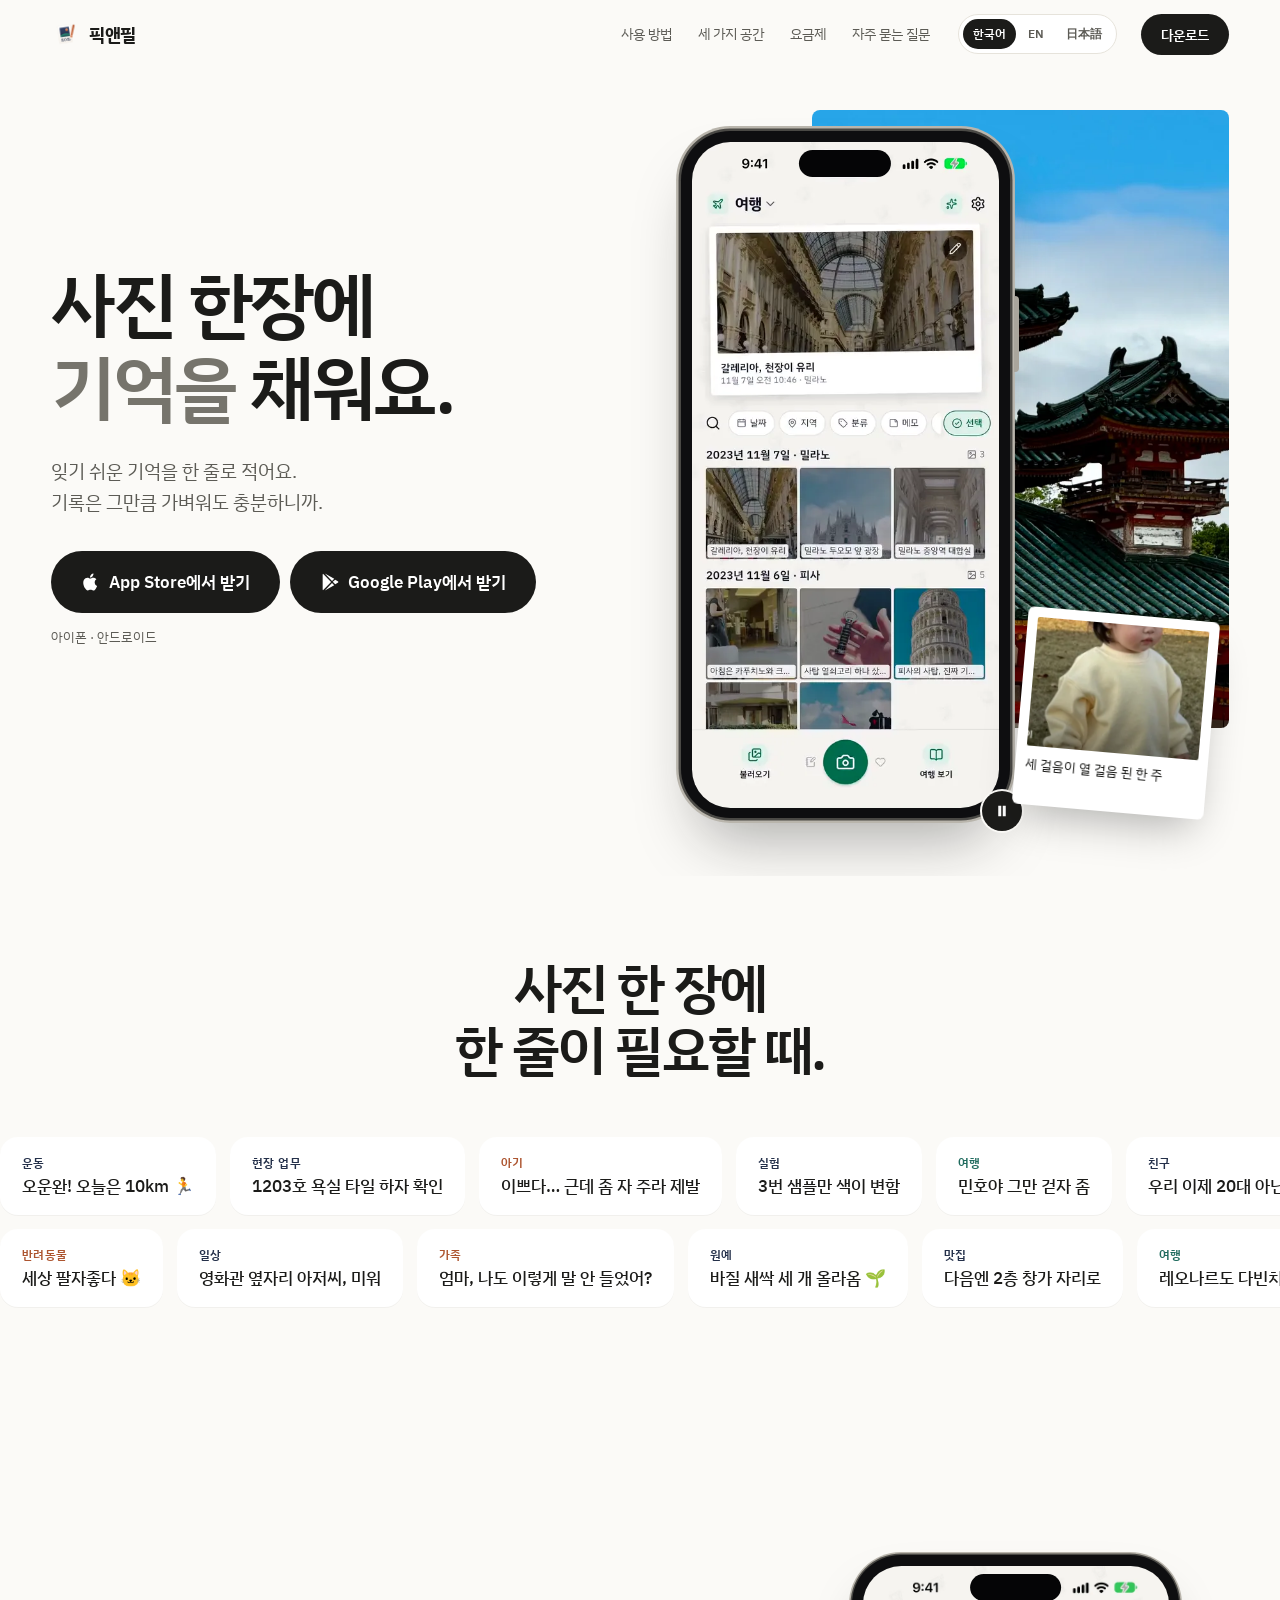
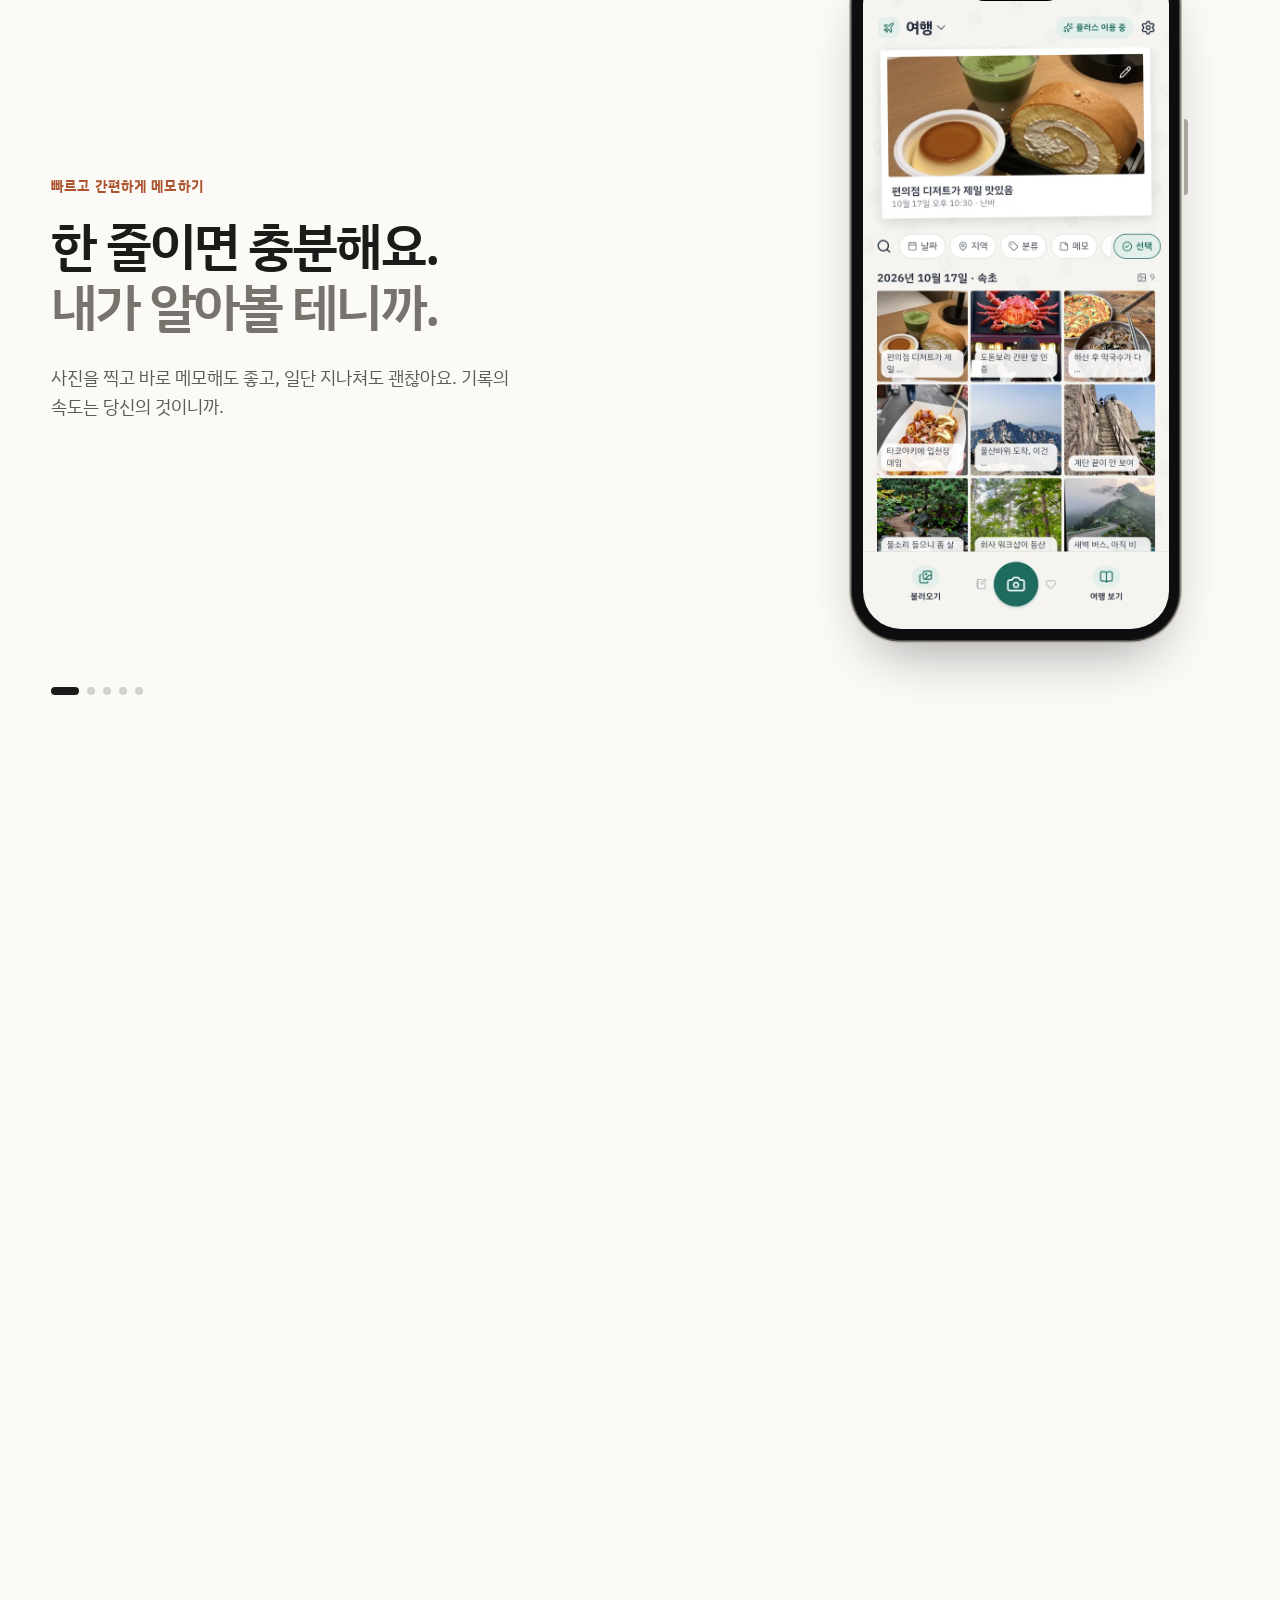
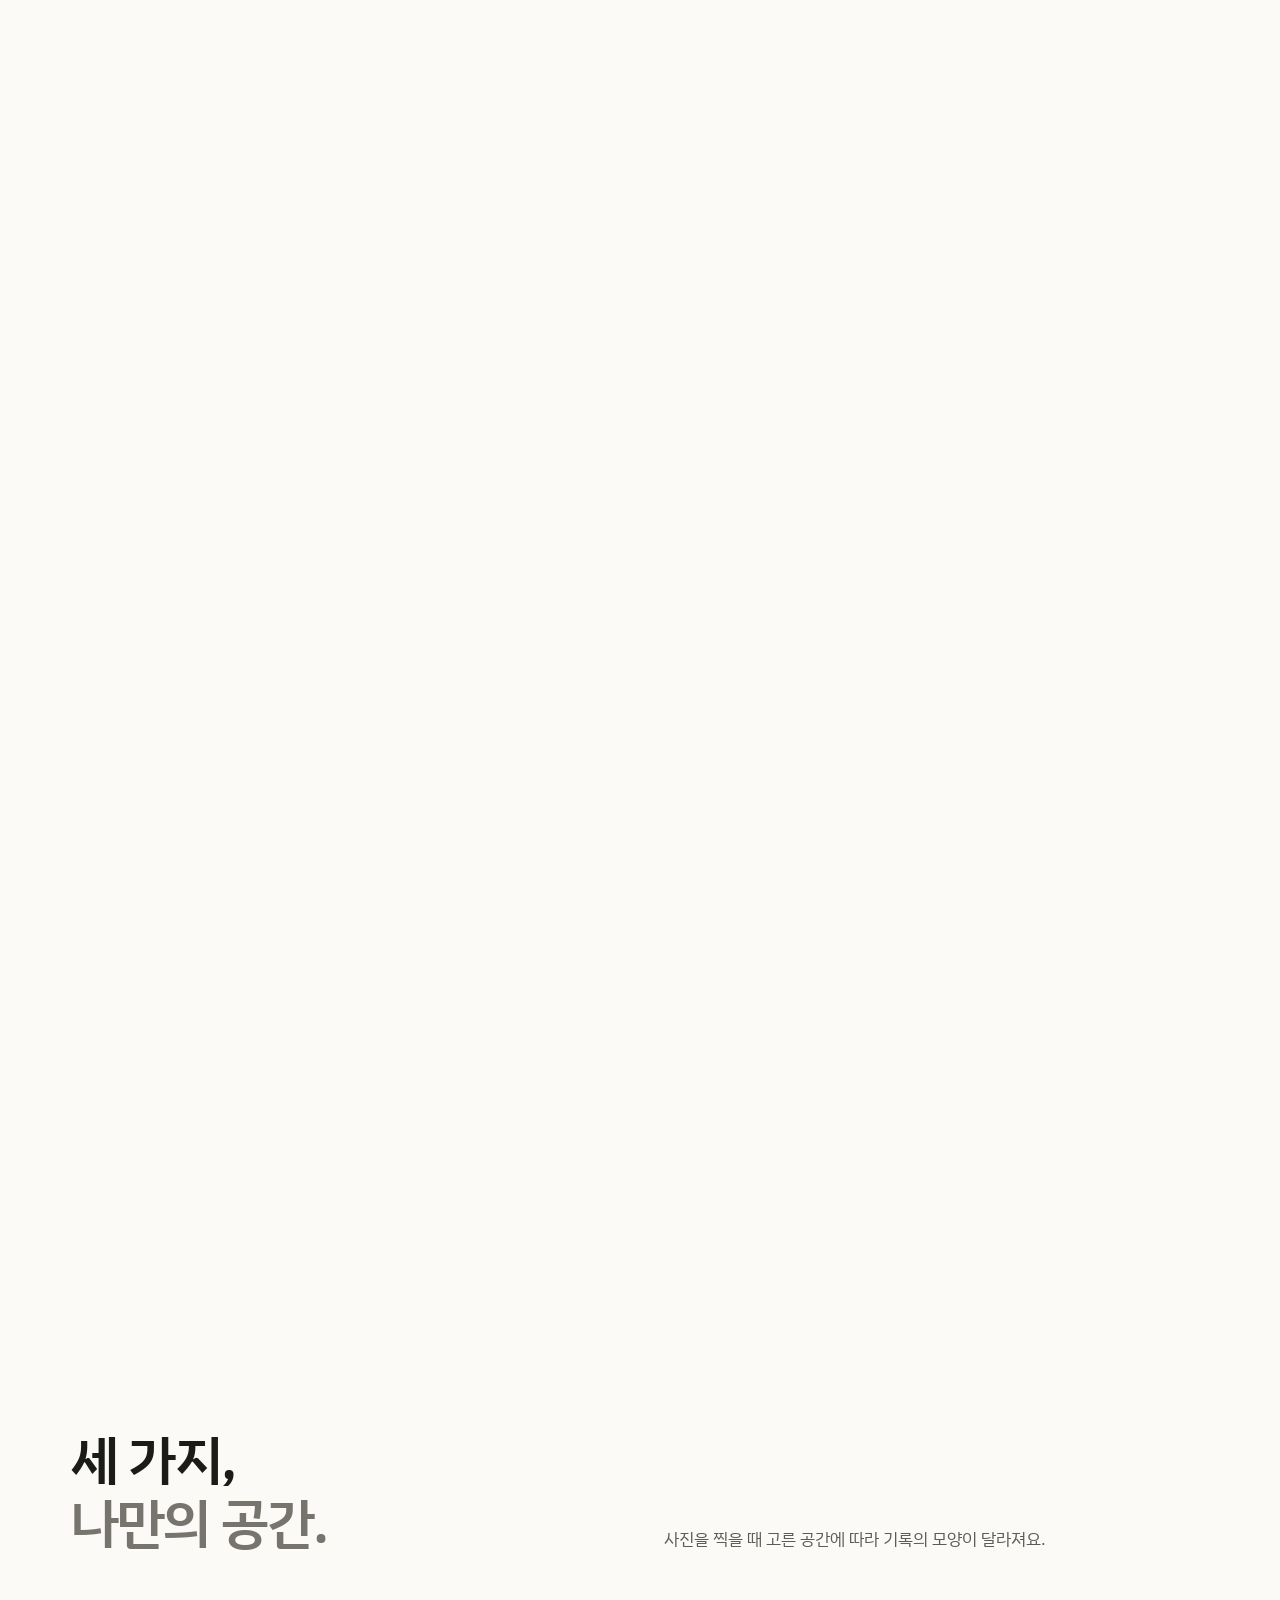
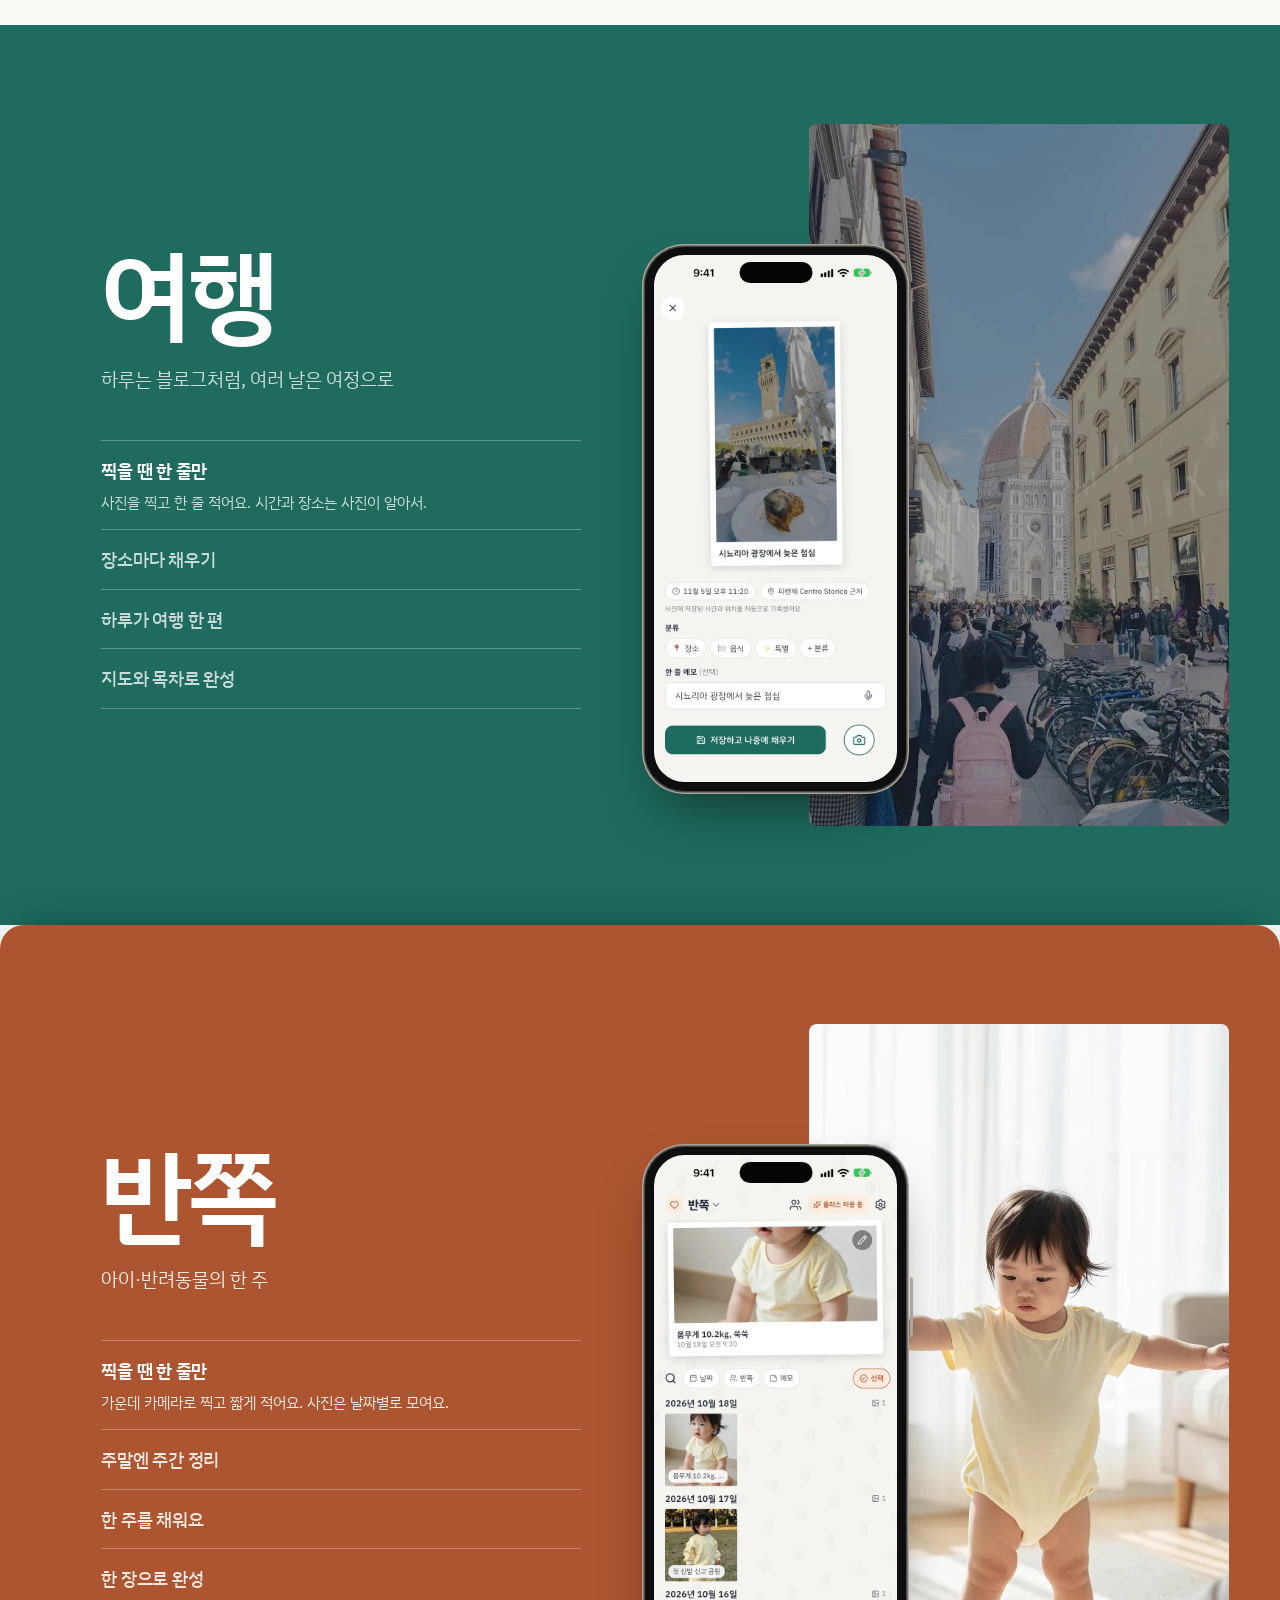
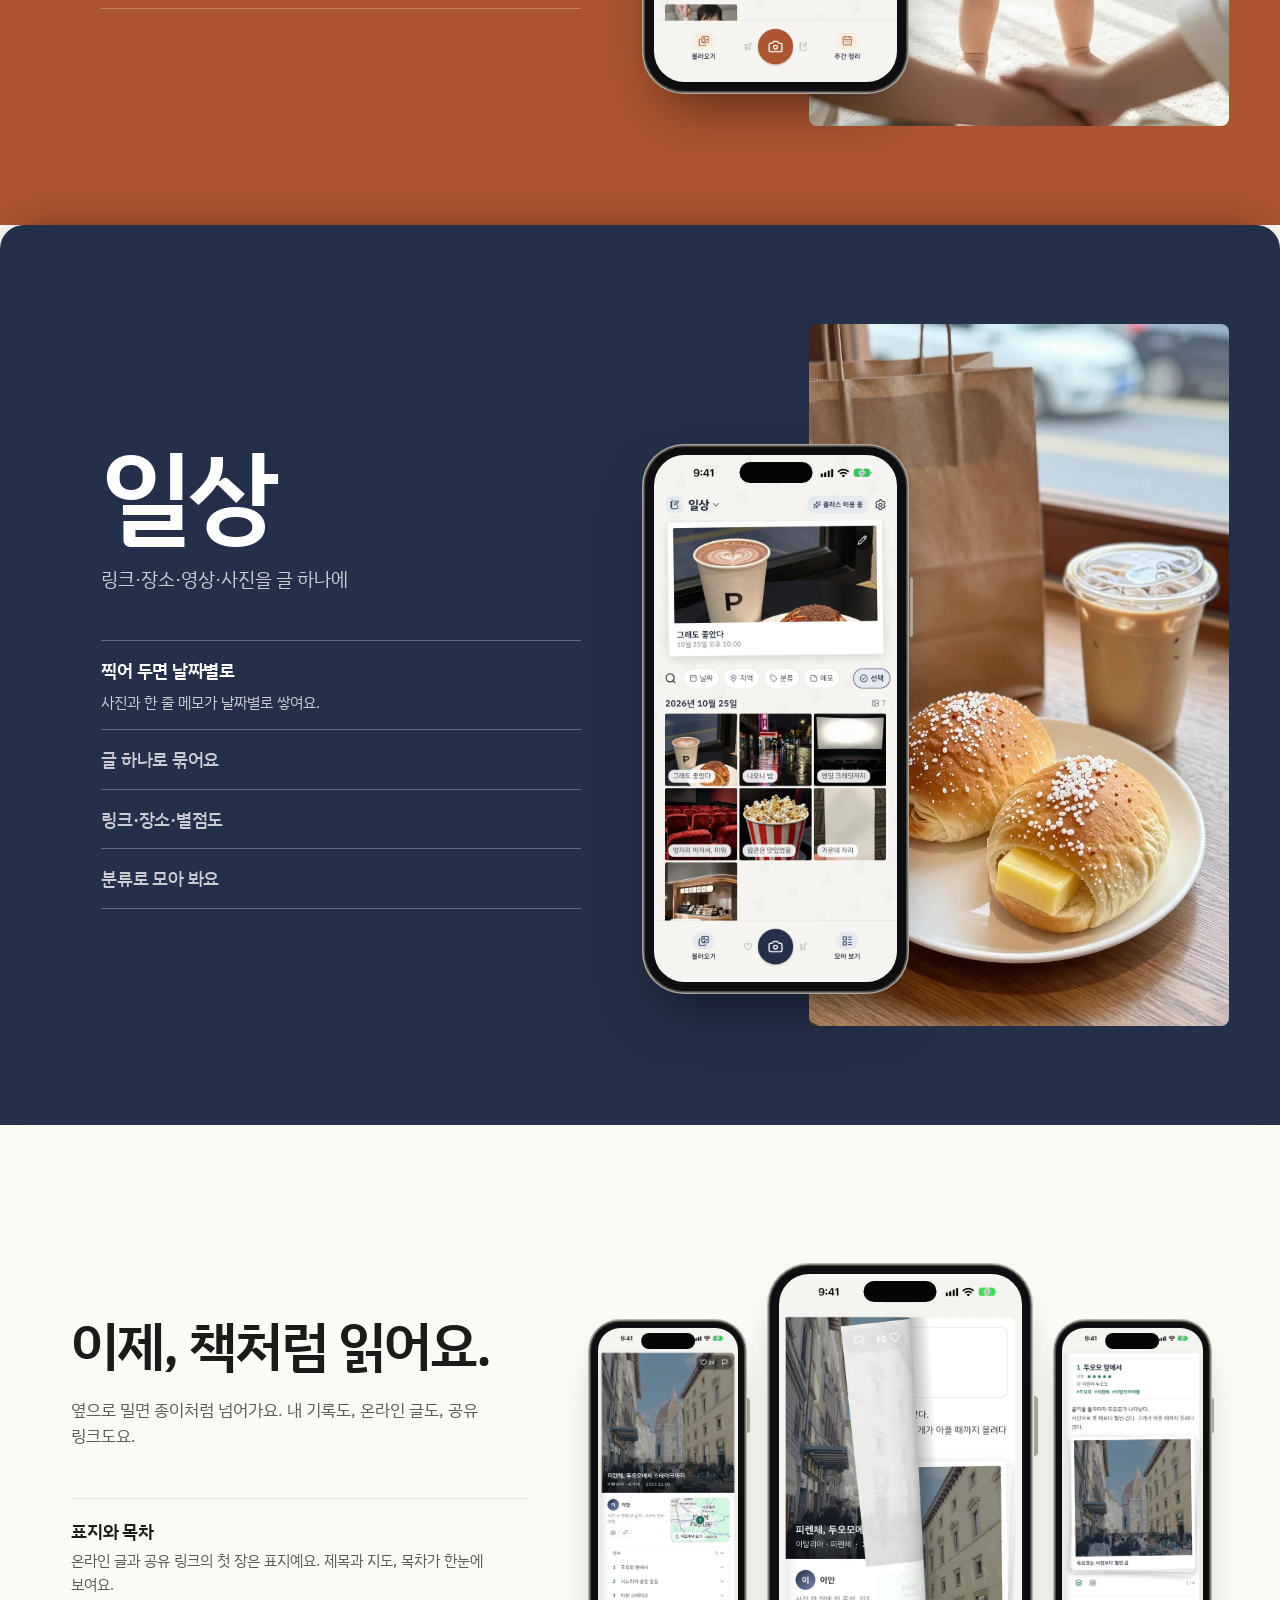
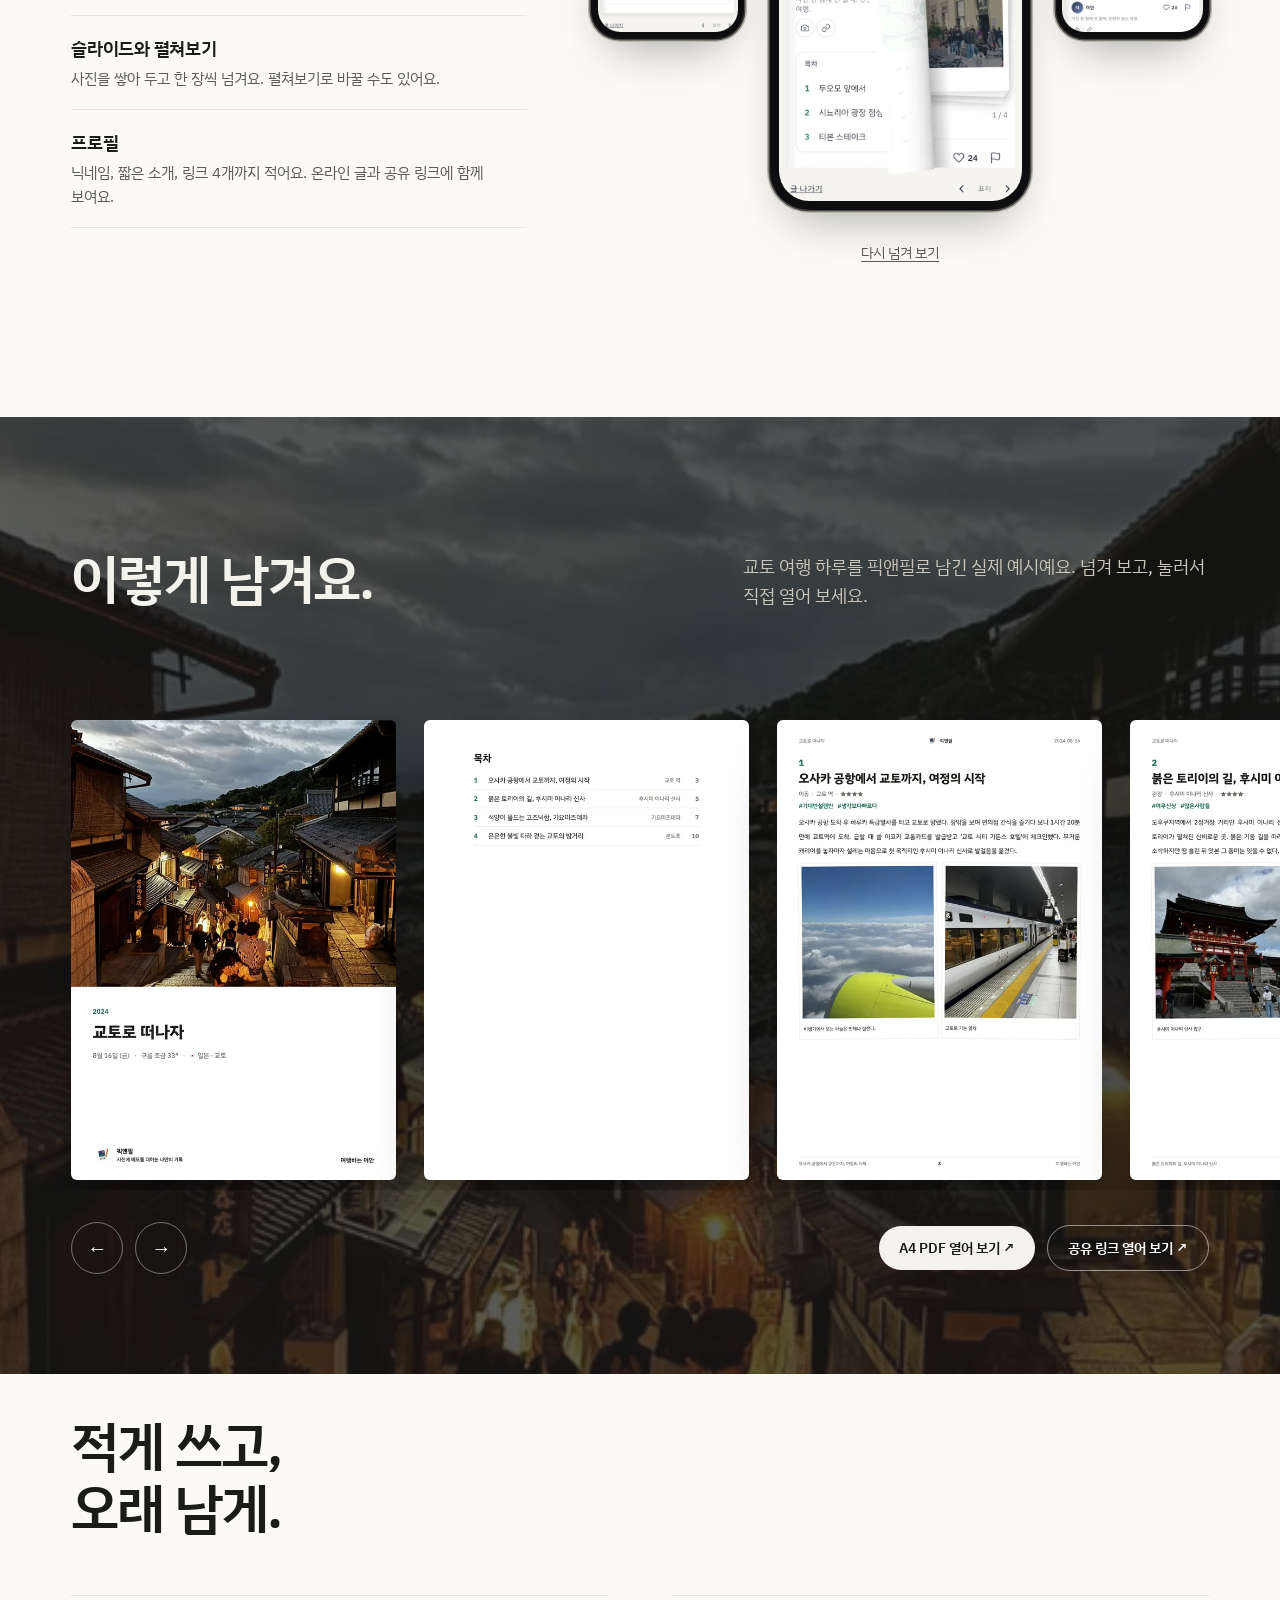
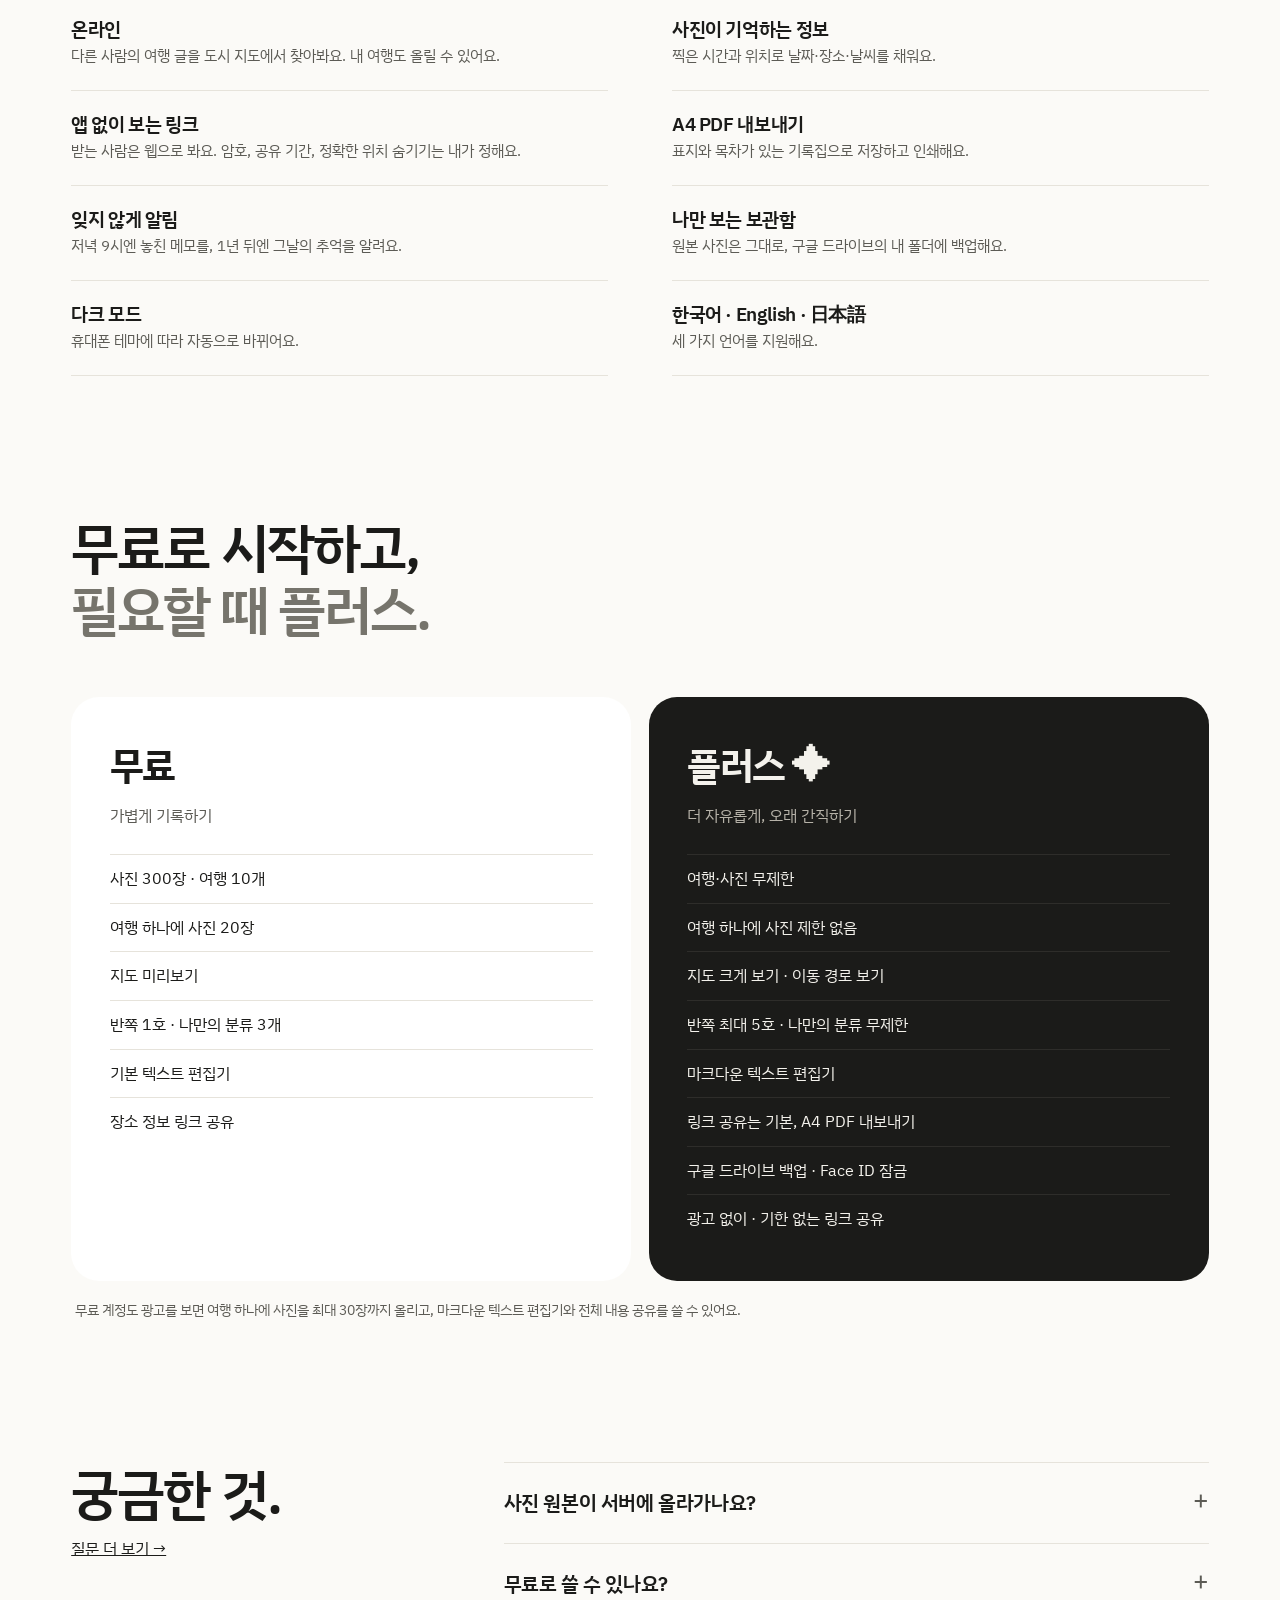
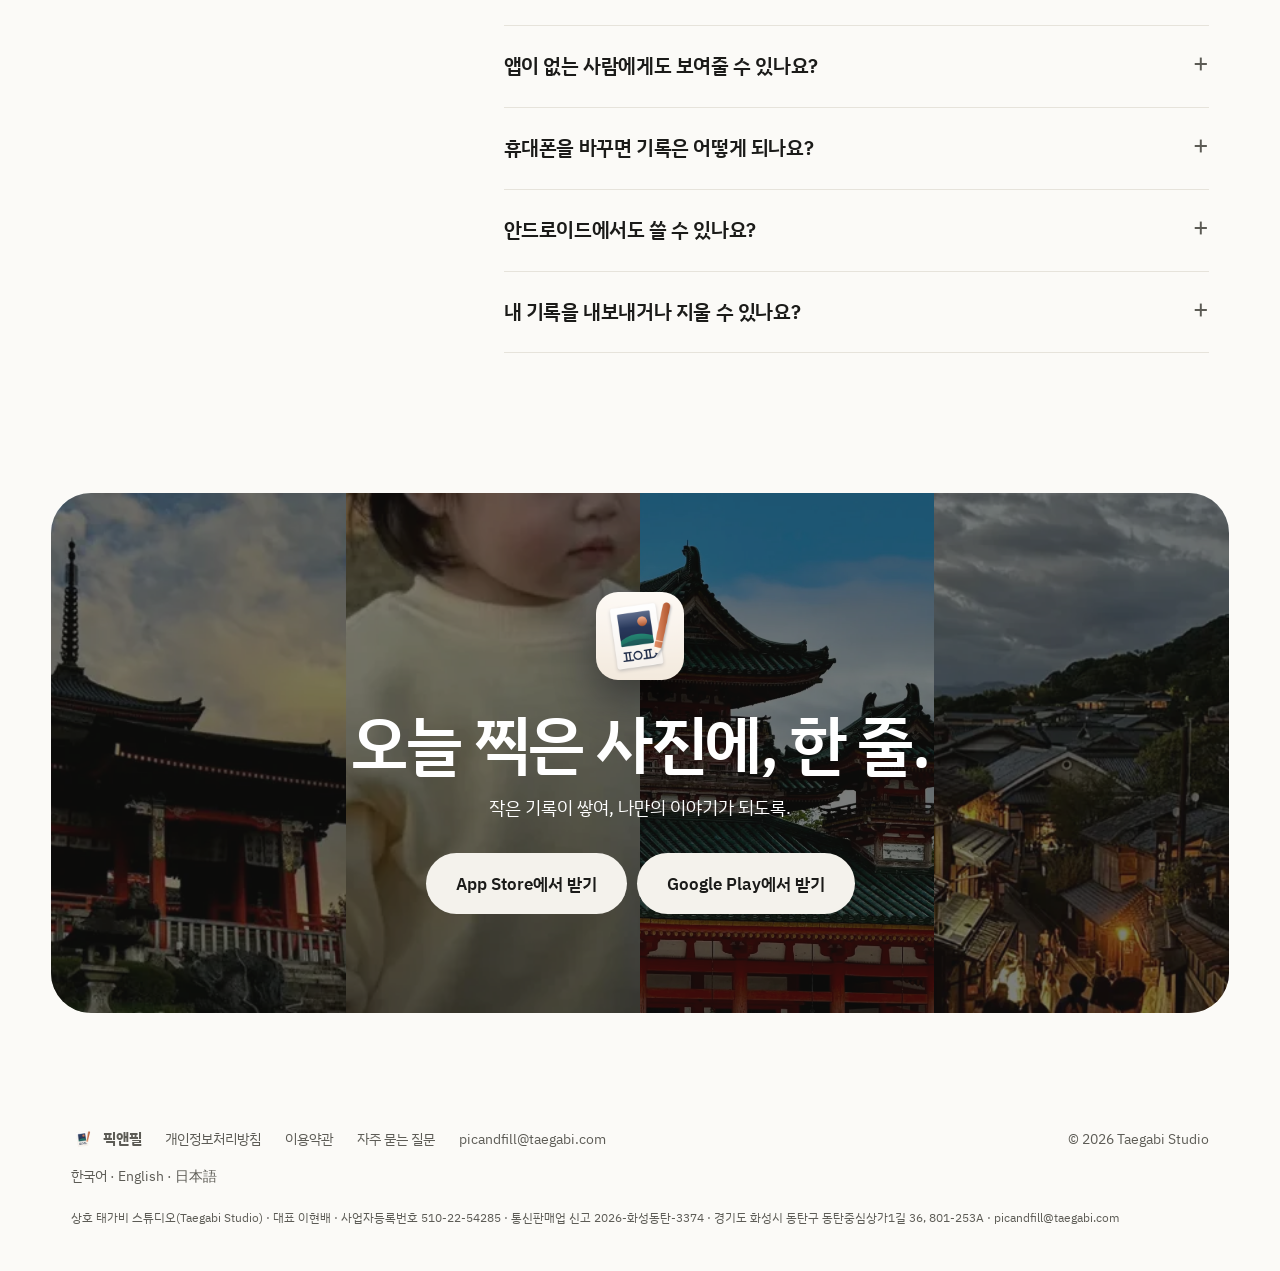
==== commit ba5dedf2: "오른쪽 위 버튼을 '다운로드'로: 누르면 App Store·Google Play를 고르는 창 Co-Authored-By: Claude Opus 5.5 <noreply@anthrop" ====
--- a/index.html
+++ b/index.html
@@ -76,15 +76,24 @@
       <a href="#faq">자주 묻는 질문</a>
     </nav>
     <p class="lang-pill"><a class="on" href="./" aria-current="page">한국어</a><a href="en/" lang="en">EN</a><a href="ja/" lang="ja">日本語</a></p>
-    <a class="btn" data-appstore data-track="appstore_header" href="#"><span class="label">App Store</span></a>
+    <button class="btn" type="button" data-download-open data-track="download_header" aria-haspopup="dialog"><span class="label">다운로드</span></button>
   </div>
 </header>
+<dialog class="store-dialog" data-download aria-labelledby="store-title">
+  <div class="store-in">
+    <h2 id="store-title">어디서 받을까요?</h2>
+    <button class="store-close" type="button" data-download-close aria-label="닫기"><svg viewBox="0 0 24 24" aria-hidden="true"><path d="M6 6l12 12M18 6L6 18"/></svg></button>
+    <div class="store-btns">
+        <a class="btn big" data-appstore data-track="appstore_modal" href="#"><svg viewBox="0 0 24 24" aria-hidden="true"><path d="M16.4 12.6c0-2.5 2-3.7 2.1-3.8-1.2-1.7-3-1.9-3.6-2-1.5-.2-3 .9-3.8.9-.8 0-2-.9-3.3-.9-1.7 0-3.3 1-4.2 2.6-1.8 3.1-.5 7.7 1.3 10.2.9 1.2 1.9 2.6 3.2 2.6 1.3-.1 1.8-.8 3.3-.8 1.6 0 2 .8 3.4.8 1.4 0 2.3-1.3 3.1-2.5 1-1.4 1.4-2.8 1.4-2.9 0 0-2.8-1.1-2.9-4.2zM13.9 5.1c.7-.9 1.2-2 1-3.2-1 0-2.3.7-3 1.6-.7.8-1.2 2-1.1 3.1 1.2.1 2.3-.6 3.1-1.5z"/></svg><span class="label">App Store에서 받기</span></a>
+        <a class="btn big" data-track="play_modal" href="https://play.google.com/store/apps/details?id=com.taegabi.picandfill"><svg viewBox="0 0 24 24" aria-hidden="true"><path d="M3.6 2.2c-.3.3-.4.7-.4 1.2v17.2c0 .5.1.9.4 1.2l9.7-9.8-9.7-9.8zm10.8 10.9 2.7 2.7-11.3 6.5 8.6-9.2zm3.9-3.8 3 1.7c.9.5.9 1.4 0 1.9l-3 1.7-3-3 3-2.3zM5.8 1.7l11.3 6.5-2.7 2.7-8.6-9.2z"/></svg><span class="label">Google Play에서 받기</span></a>
+    </div>
+  </div>
+</dialog>
 
 <main>
   <!-- 첫 화면: 큰 제목 + 정면·사선 아이폰 -->
   <section class="hero">
     <div>
-      <p class="kicker reveal">PIC&amp;FILL · 픽앤필</p>
       <h1 class="reveal d1">사진 한장에<br><span class="soft">기억을</span> 채워요.</h1>
       <p class="lead reveal d2">잊기 쉬운 기억을 한 줄로 적어요.<br>기록은 그만큼 가벼워도 충분하니까.</p>
       <div class="reveal d3">
@@ -101,10 +110,10 @@
         <p class="note">아이폰 · 안드로이드</p>
       </div>
     </div>
-    <div class="hero-stage" data-parallax>
+    <div class="hero-stage">
       <figure class="big reveal"><img src="assets/photo/temple.webp" alt="교토 헤이안 신궁의 초록 지붕" width="1040" height="1000" fetchpriority="high">
         <figcaption><b>여행 · 교토</b>한국과 다르게 생긴 헤이안 신궁<small>8월 17일 오전 9:02 · 교토시 사쿄구</small></figcaption></figure>
-      <div class="iphone tilt reveal d1" style="--ry:-14deg;--rx:5deg;--rz:2deg"><div class="screen"><video data-hero autoplay muted loop playsinline preload="auto" poster="assets/hero/app_ko.webp" src="assets/hero/app_ko.mp4" width="480" height="1042" aria-label="촬영 버튼을 옆으로 밀어 여행·반쪽·일상을 오가고, 위로 밀어 분류를 바꾸고, 여행 글을 종이처럼 넘기고, 반쪽의 주간 정리와 일상글을 읽는 앱 화면"></video></div>
+      <div class="iphone reveal d1"><div class="screen"><video data-hero autoplay muted loop playsinline preload="auto" poster="assets/hero/app_ko.webp" src="assets/hero/app_ko.mp4" width="480" height="1042" aria-label="촬영 버튼을 옆으로 밀어 여행·반쪽·일상을 오가고, 위로 밀어 분류를 바꾸고, 여행 글을 종이처럼 넘기고, 반쪽의 주간 정리와 일상글을 읽는 앱 화면"></video></div>
         <button class="hero-toggle" type="button" data-hero-toggle data-pause="영상 멈추기" data-play="영상 재생" aria-label="영상 멈추기"><svg viewBox="0 0 24 24" aria-hidden="true"><path d="M7 5h4v14H7zM13 5h4v14h-4z"/></svg></button></div>
       <figure class="polaroid reveal d2"><img src="assets/photo/baby.webp" alt="잔디밭에 선 아기" width="400" height="300"><figcaption>세 걸음이 열 걸음 된 한 주</figcaption></figure>
     </div>
@@ -149,14 +158,14 @@
   <section class="story" id="story" aria-label="픽앤필 사용 흐름">
     <div class="story-stage">
       <div class="story-text">
-        <div class="story-step on" style="--accent:var(--peach-ink)"><span class="num">01 · 빠르고 간편하게 메모하기</span><h2 class="display">한 줄이면 충분해요.<br><span class="soft">내가 알아볼 테니까.</span></h2><p>사진을 찍고 바로 메모해도 좋고, 일단 지나쳐도 괜찮아요. 기록의 속도는 당신의 것이니까.</p></div>
-        <div class="story-step" style="--accent:var(--travel)"><span class="num">02 · 사진을 기록으로</span><h2 class="display">사진을 찍는 이유는<br><span class="soft">사진 안에 없으니까.</span></h2><p>사진들을 모아 나만의 여행을 만들 수 있어요. 그 여행이 모여 여정이 될 수 있어요.</p></div>
-        <div class="story-step" style="--accent:var(--peach-ink)"><span class="num">03 · 나의 반쪽</span><h2 class="display">다시 보고 싶은 건<br><span class="soft">대단한 날만이 아니니까.</span></h2><p>나의 반쪽과 함께하는 순간과 나의 감정을 한 주에 한 장으로 정리해요. 매일 쓰는 건 나도 힘드니까.</p></div>
-        <div class="story-step" style="--accent:var(--navy)"><span class="num">04 · 평범한 게 일상</span><h2 class="display">메모가 필요할 때,<br><span class="soft">잠깐 있다 갈게요.</span></h2><p>거창할 거 있나요. 사진에 메모가 필요한 순간에 써요. 그래도 쓸 만한 기능은 다 있어요.</p></div>
-        <div class="story-step" style="--accent:var(--gold)"><span class="num">05 · 남기기</span><h2 class="display">오프라인 기록집,<br><span class="soft">보관은 아날로그가 좋아요.</span></h2><p>정성스럽게 만든 나만의 기록을 A4 PDF로 받을 수 있어요. 물론 링크로 나누는 것도 돼요.</p></div>
+        <div class="story-step on" style="--accent:var(--peach-ink)"><span class="num">빠르고 간편하게 메모하기</span><h2 class="display">한 줄이면 충분해요.<br><span class="soft">내가 알아볼 테니까.</span></h2><p>사진을 찍고 바로 메모해도 좋고, 일단 지나쳐도 괜찮아요. 기록의 속도는 당신의 것이니까.</p></div>
+        <div class="story-step" style="--accent:var(--travel)"><span class="num">사진을 기록으로</span><h2 class="display">사진을 찍는 이유는<br><span class="soft">사진 안에 없으니까.</span></h2><p>사진들을 모아 나만의 여행을 만들 수 있어요. 그 여행이 모여 여정이 될 수 있어요.</p></div>
+        <div class="story-step" style="--accent:var(--peach-ink)"><span class="num">나의 반쪽</span><h2 class="display">다시 보고 싶은 건<br><span class="soft">대단한 날만이 아니니까.</span></h2><p>나의 반쪽과 함께하는 순간과 나의 감정을 한 주에 한 장으로 정리해요. 매일 쓰는 건 나도 힘드니까.</p></div>
+        <div class="story-step" style="--accent:var(--navy)"><span class="num">평범한 게 일상</span><h2 class="display">메모가 필요할 때,<br><span class="soft">잠깐 있다 갈게요.</span></h2><p>거창할 거 있나요. 사진에 메모가 필요한 순간에 써요. 그래도 쓸 만한 기능은 다 있어요.</p></div>
+        <div class="story-step" style="--accent:var(--gold)"><span class="num">남기기</span><h2 class="display">오프라인 기록집,<br><span class="soft">보관은 아날로그가 좋아요.</span></h2><p>정성스럽게 만든 나만의 기록을 A4 PDF로 받을 수 있어요. 물론 링크로 나누는 것도 돼요.</p></div>
       </div>
       <div class="story-phone">
-        <div class="iphone tilt" data-story-phone style="--ry:-14deg;--rx:5deg;--rz:2deg">
+        <div class="iphone">
           <div class="screen">
             <img class="on" src="assets/screens/home.webp" alt="여행 사진첩: 속초 사진 아홉 장마다 한 줄 메모" width="660" height="1434">
             <img src="assets/screens/03.webp" alt="" width="660" height="1430" loading="lazy">
@@ -171,58 +180,95 @@
   </section>
 
   <!-- 세 공간: 누르면 그 공간 쓰는 법 4단계 (화면: picfill store/video shorts_impact·burst·firststeps) -->
-  <section class="spaces" id="spaces">
-    <div class="wrap">
-      <div class="head-row">
-        <h2 class="display reveal">세 가지,<br><span class="soft">나만의 공간.</span></h2>
-        <p class="reveal d1">공간을 눌러 보세요. 어떻게 쓰는지 네 단계로 보여 드려요.</p>
-      </div>
-      <div class="space-tabs reveal" role="tablist" aria-label="세 가지 공간">
-        <button class="space-tab tab-travel" role="tab" id="tab-travel" aria-controls="panel-travel" aria-selected="true" data-track="space_travel">
-          <img src="assets/photo/pagoda.webp" alt="" width="72" height="72"><span><small>TRAVEL</small><b>여행</b><em>하루는 블로그처럼, 여러 날은 여정으로</em></span></button>
-        <button class="space-tab tab-half" role="tab" id="tab-half" aria-controls="panel-half" aria-selected="false" tabindex="-1" data-track="space_half">
-          <img src="assets/photo/baby.webp" alt="" width="72" height="72"><span><small>HALF</small><b>반쪽</b><em>아이·반려동물의 한 주</em></span></button>
-        <button class="space-tab tab-daily" role="tab" id="tab-daily" aria-controls="panel-daily" aria-selected="false" tabindex="-1" data-track="space_daily">
-          <img src="assets/photo/coffee.webp" alt="" width="72" height="72"><span><small>DAILY</small><b>일상</b><em>링크·장소·영상·사진을 글 하나에</em></span></button>
-      </div>
-      <div class="space-panel panel-travel" role="tabpanel" id="panel-travel" aria-labelledby="tab-travel">
-        <h3>여행은 이렇게 써요.</h3><p>파리에서 보낸 하루예요.</p>
-        <ol class="steps">
-          <li><div class="iphone"><div class="screen"><img src="assets/travel/01.webp" alt="에펠탑 사진에 한 줄 메모를 쓰는 화면" width="660" height="1434" loading="lazy"></div></div>
-            <span class="step-no">01</span><h4>찍을 땐 한 줄만</h4><p>사진을 찍고 한 줄 적어요. 시간과 장소는 사진이 알아서.</p></li>
-          <li><div class="iphone"><div class="screen"><img src="assets/travel/02.webp" alt="에펠탑 채우기: 장소, 목적, 추천도, 해시태그, 본문" width="660" height="1434" loading="lazy"></div></div>
-            <span class="step-no">02</span><h4>장소마다 채우기</h4><p>제목·목적·별점·해시태그·글. 사진 위치로 장소를 골라 줘요.</p></li>
-          <li><div class="iphone"><div class="screen"><img src="assets/travel/03.webp" alt="가을 파리 여행: 날씨, 지출, 채우기 세 개" width="660" height="1434" loading="lazy"></div></div>
-            <span class="step-no">03</span><h4>하루가 여행 한 편</h4><p>채운 장소가 시간 순서로 모여요. 날씨와 지출도 함께.</p></li>
-          <li><div class="iphone"><div class="screen"><img src="assets/travel/04.webp" alt="저장한 파리 여행: 번호 핀 지도와 목차, 링크 공유·PDF 버튼" width="660" height="1434" loading="lazy"></div></div>
-            <span class="step-no">04</span><h4>지도와 목차로 완성</h4><p>지도와 목차로 다시 보고, 링크나 PDF로 나눠요.</p></li>
+    <section class="spaces" id="spaces">
+    <div class="wrap spaces-head">
+      <h2 class="display reveal">세 가지,<br><span class="soft">나만의 공간.</span></h2>
+      <p class="reveal d1">사진을 찍을 때 고른 공간에 따라 기록의 모양이 달라져요.</p>
+    </div>
+    <article class="chapter ch-travel" aria-labelledby="ch-travel">
+      <div class="ch-copy">
+        <h3 id="ch-travel">여행</h3>
+        <p class="ch-line">하루는 블로그처럼, 여러 날은 여정으로</p>
+        <ol class="ch-steps" aria-label="쓰는 순서">
+          <li><button type="button" aria-current="true" data-track="space_travel_1"><b>찍을 땐 한 줄만</b><span>사진을 찍고 한 줄 적어요. 시간과 장소는 사진이 알아서.</span></button></li>
+          <li><button type="button" data-track="space_travel_2"><b>장소마다 채우기</b><span>제목·목적·별점·해시태그·글. 사진 위치로 장소를 골라 줘요.</span></button></li>
+          <li><button type="button" data-track="space_travel_3"><b>하루가 여행 한 편</b><span>채운 장소가 시간 순서로 모여요. 날씨와 지출도 함께.</span></button></li>
+          <li><button type="button" data-track="space_travel_4"><b>지도와 목차로 완성</b><span>지도와 목차로 다시 보고, 링크나 PDF로 나눠요.</span></button></li>
         </ol>
       </div>
-      <div class="space-panel panel-half" role="tabpanel" id="panel-half" aria-labelledby="tab-half" hidden>
-        <h3>반쪽은 이렇게 써요.</h3><p>걸음마를 배운 하율이의 한 주예요.</p>
-        <ol class="steps">
-          <li><div class="iphone"><div class="screen"><img src="assets/half/01.webp" alt="반쪽 홈: 날짜별로 모인 사진과 한 줄 메모" width="660" height="1434" loading="lazy"></div></div>
-            <span class="step-no">01</span><h4>찍을 땐 한 줄만</h4><p>가운데 카메라로 찍고 짧게 적어요. 사진은 날짜별로 모여요.</p></li>
-          <li><div class="iphone"><div class="screen"><img src="assets/half/02.webp" alt="주간 정리 쓰기: 비어 있는 요일 칸 일곱 개" width="660" height="1434" loading="lazy"></div></div>
-            <span class="step-no">02</span><h4>주말엔 주간 정리</h4><p>아래 '주간 정리'를 누르면 요일 칸 일곱 개가 열려요. 사진을 칸으로 끌어다 놓아요.</p></li>
-          <li><div class="iphone"><div class="screen"><img src="assets/half/03.webp" alt="요일마다 사진과 메모가 채워진 주간 정리" width="660" height="1434" loading="lazy"></div></div>
-            <span class="step-no">03</span><h4>한 주를 채워요</h4><p>'날짜대로 채우기'면 한 번에 들어가요. 별표로 특별한 날을 골라요.</p></li>
-          <li><div class="iphone"><div class="screen"><img src="assets/half/04.webp" alt="완성된 한 주: 요일 사진, 몸무게, 특별한 기록" width="660" height="1434" loading="lazy"></div></div>
-            <span class="step-no">04</span><h4>한 장으로 완성</h4><p>몸무게·건강 상태와 특별한 기록이 한 화면에 모여요. 링크나 PDF로 나눠요.</p></li>
+      <div class="ch-visual">
+        <img class="ch-photo" src="assets/photo/ch-travel.webp" alt="피렌체 골목 끝에 보이는 두오모" loading="lazy">
+        <div class="iphone"><div class="screen">
+            <img class="on" src="assets/travel/01.webp" alt="시뇨리아 광장 사진에 한 줄 메모를 쓰는 화면" width="660" height="1434" loading="lazy">
+            <img src="assets/travel/02.webp" alt="채우기 화면: 장소, 목적, 추천도, 해시태그, 본문" width="660" height="1434" loading="lazy">
+            <img src="assets/travel/03.webp" alt="피렌체 여행: 날씨, 지출, 채우기 세 개" width="660" height="1434" loading="lazy">
+            <img src="assets/travel/04.webp" alt="저장한 피렌체 여행: 번호 핀 지도와 목차, 링크 공유·PDF 버튼" width="660" height="1434" loading="lazy">
+        </div></div>
+      </div>
+    </article>
+    <article class="chapter ch-half" aria-labelledby="ch-half">
+      <div class="ch-copy">
+        <h3 id="ch-half">반쪽</h3>
+        <p class="ch-line">아이·반려동물의 한 주</p>
+        <ol class="ch-steps" aria-label="쓰는 순서">
+          <li><button type="button" aria-current="true" data-track="space_half_1"><b>찍을 땐 한 줄만</b><span>가운데 카메라로 찍고 짧게 적어요. 사진은 날짜별로 모여요.</span></button></li>
+          <li><button type="button" data-track="space_half_2"><b>주말엔 주간 정리</b><span>아래 '주간 정리'를 누르면 요일 칸 일곱 개가 열려요. 사진을 칸으로 끌어다 놓아요.</span></button></li>
+          <li><button type="button" data-track="space_half_3"><b>한 주를 채워요</b><span>'날짜대로 채우기'면 한 번에 들어가요. 별표로 특별한 날을 골라요.</span></button></li>
+          <li><button type="button" data-track="space_half_4"><b>한 장으로 완성</b><span>몸무게·건강 상태와 특별한 기록이 한 화면에 모여요. 링크나 PDF로 나눠요.</span></button></li>
         </ol>
       </div>
-      <div class="space-panel panel-daily" role="tabpanel" id="panel-daily" aria-labelledby="tab-daily" hidden>
-        <h3>일상은 이렇게 써요.</h3><p>토요일에 영화관에 다녀온 날이에요.</p>
-        <ol class="steps">
-          <li><div class="iphone"><div class="screen"><img src="assets/daily/01.webp" alt="일상 홈: 영화관 사진이 날짜별로 모인 화면" width="660" height="1434" loading="lazy"></div></div>
-            <span class="step-no">01</span><h4>찍어 두면 날짜별로</h4><p>사진과 한 줄 메모가 날짜별로 쌓여요.</p></li>
-          <li><div class="iphone"><div class="screen"><img src="assets/daily/02.webp" alt="일상글: 토요일 영화관, 사진 네 장과 짧은 글" width="660" height="1434" loading="lazy"></div></div>
-            <span class="step-no">02</span><h4>글 하나로 묶어요</h4><p>사진 몇 장을 고르고 짧게 쓰면 일상글 하나.</p></li>
-          <li><div class="iphone"><div class="screen"><img src="assets/daily/03.webp" alt="일상글: 상품 링크, 별점, 장소가 들어간 중고거래 메모" width="660" height="1430" loading="lazy"></div></div>
-            <span class="step-no">03</span><h4>링크·장소·별점도</h4><p>상품 링크, 장소, 별점을 글 안에 넣어요.</p></li>
-          <li><div class="iphone"><div class="screen"><img src="assets/daily/04.webp" alt="모아 보기: 실험 분류의 일상글 세 개" width="660" height="1434" loading="lazy"></div></div>
-            <span class="step-no">04</span><h4>분류로 모아 봐요</h4><p>영화·실험처럼 내 분류로 모아 봐요.</p></li>
+      <div class="ch-visual">
+        <img class="ch-photo" src="assets/photo/ch-half.webp" alt="거실에서 걸음마를 하는 아기" loading="lazy">
+        <div class="iphone"><div class="screen">
+            <img class="on" src="assets/half/01.webp" alt="반쪽 홈: 날짜별로 모인 사진과 한 줄 메모" width="660" height="1434" loading="lazy">
+            <img src="assets/half/02.webp" alt="주간 정리 쓰기: 비어 있는 요일 칸 일곱 개" width="660" height="1434" loading="lazy">
+            <img src="assets/half/03.webp" alt="요일마다 사진과 메모가 채워진 주간 정리" width="660" height="1434" loading="lazy">
+            <img src="assets/half/04.webp" alt="완성된 한 주: 요일 사진, 몸무게, 특별한 기록" width="660" height="1434" loading="lazy">
+        </div></div>
+      </div>
+    </article>
+    <article class="chapter ch-daily" aria-labelledby="ch-daily">
+      <div class="ch-copy">
+        <h3 id="ch-daily">일상</h3>
+        <p class="ch-line">링크·장소·영상·사진을 글 하나에</p>
+        <ol class="ch-steps" aria-label="쓰는 순서">
+          <li><button type="button" aria-current="true" data-track="space_daily_1"><b>찍어 두면 날짜별로</b><span>사진과 한 줄 메모가 날짜별로 쌓여요.</span></button></li>
+          <li><button type="button" data-track="space_daily_2"><b>글 하나로 묶어요</b><span>사진 몇 장을 고르고 짧게 쓰면 일상글 하나.</span></button></li>
+          <li><button type="button" data-track="space_daily_3"><b>링크·장소·별점도</b><span>상품 링크, 장소, 별점을 글 안에 넣어요.</span></button></li>
+          <li><button type="button" data-track="space_daily_4"><b>분류로 모아 봐요</b><span>영화·실험처럼 내 분류로 모아 봐요.</span></button></li>
         </ol>
+      </div>
+      <div class="ch-visual">
+        <img class="ch-photo" src="assets/photo/ch-daily.webp" alt="빵 두 개와 아이스 라테" loading="lazy">
+        <div class="iphone"><div class="screen">
+            <img class="on" src="assets/daily/01.webp" alt="일상 홈: 영화관 사진이 날짜별로 모인 화면" width="660" height="1434" loading="lazy">
+            <img src="assets/daily/02.webp" alt="일상글: 토요일 영화관, 사진 네 장과 짧은 글" width="660" height="1434" loading="lazy">
+            <img src="assets/daily/03.webp" alt="일상글: 상품 링크, 별점, 장소가 들어간 중고거래 메모" width="660" height="1430" loading="lazy">
+            <img src="assets/daily/04.webp" alt="모아 보기: 실험 분류의 일상글 세 개" width="660" height="1434" loading="lazy">
+        </div></div>
+      </div>
+    </article>
+  </section>
+
+  <!-- 1.0.4: 책처럼 읽기. 영상은 시연 데이터로 찍은 실제 앱 화면 -->
+  <section class="book" id="book">
+    <div class="wrap book-in">
+      <div class="book-copy">
+        <h2 class="display reveal">이제, 책처럼 읽어요.</h2>
+        <p class="book-lead reveal d1">옆으로 밀면 종이처럼 넘어가요. 내 기록도, 온라인 글도, 공유 링크도요.</p>
+        <ul class="book-list reveal d2">
+        <li><h3>표지와 목차</h3><p>온라인 글과 공유 링크의 첫 장은 표지예요. 제목과 지도, 목차가 한눈에 보여요.</p></li>
+        <li><h3>슬라이드와 펼쳐보기</h3><p>사진을 쌓아 두고 한 장씩 넘겨요. 펼쳐보기로 바꿀 수도 있어요.</p></li>
+        <li><h3>프로필</h3><p>닉네임, 짧은 소개, 링크 4개까지 적어요. 온라인 글과 공유 링크에 함께 보여요.</p></li>
+        </ul>
+      </div>
+      <div class="book-phones reveal">
+        <div class="iphone side"><div class="screen"><img src="assets/book/cover.webp" alt="온라인 글 표지: 제목, 프로필, 지도, 목차" width="660" height="1434" loading="lazy"></div></div>
+        <div class="book-main">
+          <div class="iphone"><div class="screen"><video data-curl muted playsinline preload="metadata" poster="assets/book/curl.webp" src="assets/book/curl.mp4" aria-label="여행 글의 표지를 옆으로 밀자 종이처럼 휘며 다음 장이 나타나는 영상"></video></div></div>
+          <button type="button" class="replay" data-replay data-track="book_replay">다시 넘겨 보기</button>
+        </div>
+        <div class="iphone side"><div class="screen"><img src="assets/book/page.webp" alt="채우기 한 장: 슬라이드 사진과 맨 아래 프로필" width="660" height="1434" loading="lazy"></div></div>
       </div>
     </div>
   </section>
@@ -231,7 +277,6 @@
   <section class="kyoto" id="samples">
     <img class="kyoto-bg" src="assets/photo/night.webp" alt="" width="600" height="400" loading="lazy">
     <div class="wrap">
-      <span class="kicker">EXAMPLE · KYOTO</span>
       <div class="head-row">
         <h2 class="display reveal">이렇게 남겨요.</h2>
         <p class="reveal d1">교토 여행 하루를 픽앤필로 남긴 실제 예시예요. 넘겨 보고, 눌러서 직접 열어 보세요.</p>
@@ -241,8 +286,8 @@
       <img class="page" src="assets/sample/pdf1.webp" alt="PDF 표지: 교토로 떠나자" width="600" height="849" loading="lazy">
       <img class="page" src="assets/sample/pdf2.webp" alt="PDF 목차" width="600" height="849" loading="lazy">
       <img class="page" src="assets/sample/pdf3.webp" alt="PDF 본문: 오사카 공항에서 교토까지" width="600" height="849" loading="lazy">
-      <div class="iphone"><div class="screen"><img src="assets/sample/link.webp" alt="공유 링크로 연 교토 여행 웹 페이지" width="660" height="1430" loading="lazy"></div></div>
       <img class="page" src="assets/sample/pdf5.webp" alt="PDF 본문: 붉은 토리이의 길, 후시미 이나리 신사" width="600" height="849" loading="lazy">
+      <div class="iphone"><div class="screen"><img src="assets/sample/link.webp" alt="공유 링크로 연 교토 여행 웹 페이지" width="660" height="1434" loading="lazy"></div></div>
     </div>
     <div class="wrap reel-bar">
       <button class="arrow" data-reel="-1" aria-label="이전">←</button><button class="arrow" data-reel="1" aria-label="다음">→</button>
@@ -256,14 +301,15 @@
   <section class="features" id="features">
     <div class="wrap">
       <h2 class="display reveal" style="margin-bottom:56px">적게 쓰고,<br>오래 남게.</h2>
-      <div class="feat-grid">
-        <div class="feat wide reveal"><div><span class="ic">⌖</span><h3>사진이 기억하는 정보</h3><p>찍은 시간과 위치로 날짜·장소·날씨를 채워요.</p></div><img src="assets/photo/pagoda.webp" alt="" width="590" height="400" loading="lazy"></div>
-        <div class="feat reveal d1"><span class="ic" style="background:var(--peach-ink)">↗</span><h3>앱 없이 보는 링크</h3><p>받는 사람은 웹으로 봐요. 암호, 공유 기간, 정확한 위치 숨기기는 내가 정해요.</p></div>
-        <div class="feat reveal d2"><span class="ic" style="background:var(--navy)">A4</span><h3>A4 PDF 내보내기</h3><p>표지와 목차가 있는 기록집으로 저장하고 인쇄해요.</p></div>
-        <div class="feat reveal"><span class="ic" style="background:var(--gold)">9</span><h3>잊지 않게 알림</h3><p>저녁 9시엔 놓친 메모를, 1년 뒤엔 그날의 추억을 알려요.</p></div>
-        <div class="feat reveal d1"><span class="ic" style="background:var(--travel)">▣</span><h3>나만 보는 보관함</h3><p>원본 사진은 그대로, 구글 드라이브의 내 폴더에 백업해요.</p></div>
-        <div class="feat reveal d2"><span class="ic" style="background:var(--ink)">◐</span><h3>다크 모드</h3><p>휴대폰 테마에 따라 자동으로 바뀌어요.</p></div>
-        <div class="feat reveal d3"><span class="ic" style="background:var(--peach)">あ</span><h3>한국어 · English · 日本語</h3><p>세 가지 언어를 지원해요.</p></div>
+      <div class="feature-list reveal">
+        <div class="feature-row"><h3>온라인</h3><p>다른 사람의 여행 글을 도시 지도에서 찾아봐요. 내 여행도 올릴 수 있어요.</p></div>
+        <div class="feature-row"><h3>사진이 기억하는 정보</h3><p>찍은 시간과 위치로 날짜·장소·날씨를 채워요.</p></div>
+        <div class="feature-row"><h3>앱 없이 보는 링크</h3><p>받는 사람은 웹으로 봐요. 암호, 공유 기간, 정확한 위치 숨기기는 내가 정해요.</p></div>
+        <div class="feature-row"><h3>A4 PDF 내보내기</h3><p>표지와 목차가 있는 기록집으로 저장하고 인쇄해요.</p></div>
+        <div class="feature-row"><h3>잊지 않게 알림</h3><p>저녁 9시엔 놓친 메모를, 1년 뒤엔 그날의 추억을 알려요.</p></div>
+        <div class="feature-row"><h3>나만 보는 보관함</h3><p>원본 사진은 그대로, 구글 드라이브의 내 폴더에 백업해요.</p></div>
+        <div class="feature-row"><h3>다크 모드</h3><p>휴대폰 테마에 따라 자동으로 바뀌어요.</p></div>
+        <div class="feature-row"><h3>한국어 · English · 日本語</h3><p>세 가지 언어를 지원해요.</p></div>
       </div>
     </div>
   </section>
@@ -271,7 +317,7 @@
   <!-- 요금제 -->
   <section class="plans" id="plans">
     <div class="wrap">
-      <h2 class="display reveal">무료로 시작하고,<br><span style="color:#B6B2A8">필요할 때 플러스.</span></h2>
+      <h2 class="display reveal">무료로 시작하고,<br><span class="soft">필요할 때 플러스.</span></h2>
       <div class="plan-grid">
         <div class="plan reveal">
           <h3>무료</h3>
--- a/assets/site.css
+++ b/assets/site.css
@@ -1,5 +1,5 @@
 :root {
-  --bg: #F4F2EC; --card: #FFFFFF; --ink: #141413; --sub: #5F5E58; --line: #E2DFD7;
+  --bg: #FBFAF7; --card: #FFFFFF; --ink: #1B1B19; --sub: #5C5B55; --soft: #76746C; --line: #E6E3DB;
   --travel: #1F6B5E; --peach: #E0855A; --peach-ink: #AD5530; --navy: #24304A; --gold: #B8862E;
   --font: "IBM Plex Sans KR", -apple-system, "Apple SD Gothic Neo", "Malgun Gothic", sans-serif;
   --gutter: clamp(16px, 4vw, 56px);
@@ -13,7 +13,7 @@
 
 /* ── 머리 ── */
 .top { position: fixed; inset: 0 0 auto; z-index: 20; transition: background .3s, backdrop-filter .3s; }
-.top.scrolled { background: rgba(244, 242, 236, .8); backdrop-filter: blur(16px); -webkit-backdrop-filter: blur(16px); }
+.top.scrolled { background: rgba(251, 250, 247, .86); backdrop-filter: blur(16px); -webkit-backdrop-filter: blur(16px); }
 .top .wrap { display: flex; align-items: center; gap: 24px; height: 68px; max-width: none; }
 .brand { display: flex; align-items: center; gap: 8px; font-weight: 700; font-size: 18px; text-decoration: none; letter-spacing: -0.02em; }
 .brand img { width: 30px; height: 30px; }
@@ -40,16 +40,10 @@
 .iphone .screen img { position: absolute; inset: 0; width: 100%; height: 100%; object-fit: cover; transition: opacity .6s ease, transform .8s cubic-bezier(.2,.8,.2,1); }
 .iphone::before { content: ''; position: absolute; z-index: 2; left: 50%; top: calc(var(--w) * .062); width: calc(var(--w) * .3); height: calc(var(--w) * .088); transform: translateX(-50%); border-radius: 999px; background: #050506; }
 .iphone::after { content: ''; position: absolute; right: calc(var(--w) * -.03); top: 24%; width: calc(var(--w) * .014); height: 11%; border-radius: 0 4px 4px 0; background: #A9A59C; }
-.tilt { transform: perspective(1800px) rotateY(var(--ry, -24deg)) rotateX(var(--rx, 8deg)) rotateZ(var(--rz, 3deg)); transform-style: preserve-3d; transition: transform .9s cubic-bezier(.2,.8,.2,1); }
 
 /* ── 첫 화면 ── */
 .hero { position: relative; min-height: 100svh; padding: 110px var(--gutter) 64px; display: grid; grid-template-columns: minmax(0, 1.05fr) minmax(0, .95fr); align-items: center; gap: 24px; overflow: hidden; }
-.hero::before { content: ''; position: absolute; width: 90vmax; height: 90vmax; right: -30vmax; top: -30vmax; border-radius: 50%; background: radial-gradient(circle, rgba(31,107,94,.16), transparent 60%); z-index: -1; }
-.hero::after { content: ''; position: absolute; width: 70vmax; height: 70vmax; left: -30vmax; bottom: -40vmax; border-radius: 50%; background: radial-gradient(circle, rgba(224,133,90,.18), transparent 60%); z-index: -1; }
 .kicker { font-size: 14px; font-weight: 700; letter-spacing: .08em; color: var(--peach-ink); margin: 0 0 18px; }
-h1, .display { font-weight: 700; letter-spacing: -0.055em; line-height: 1.12; margin: 0; }
-h1 { font-size: clamp(64px, 10.4vw, 176px); }
-h1 .soft { color: #B6B2A8; }
 .lead { font-size: clamp(17px, 1.5vw, 21px); color: var(--sub); margin: 28px 0 34px; max-width: 30em; }
 .hero .note { margin-top: 14px; font-size: 13px; color: var(--sub); }
 .hero-phones { position: relative; height: min(78svh, 760px); }
@@ -64,7 +58,7 @@
 }
 
 /* ── 스크롤 이야기: 고정된 아이폰 속 화면이 바뀜 ── */
-.story { position: relative; height: 520svh; }
+.story { position: relative; height: 340svh; }
 .story-stage { position: sticky; top: 0; height: 100svh; display: grid; grid-template-columns: minmax(0, 1fr) minmax(0, 1fr); align-items: center; gap: 40px; padding: 80px var(--gutter) 40px; max-width: 1340px; margin: 0 auto; }
 .story-text { position: relative; min-height: 50svh; }
 .story-step { position: absolute; inset: 0; display: flex; flex-direction: column; justify-content: center; opacity: 0; transform: translateY(40px); transition: opacity .6s ease, transform .7s cubic-bezier(.2,.8,.2,1); pointer-events: none; }
@@ -88,27 +82,6 @@
 }
 
 /* ── 세 공간 ── */
-.spaces { padding: 140px 0 120px; overflow: hidden; }
-.spaces .head { text-align: center; padding: 0 var(--gutter); }
-.spaces .head p { color: var(--sub); font-size: clamp(16px, 1.4vw, 20px); margin: 22px auto 0; max-width: 32em; }
-.fan { display: flex; justify-content: center; align-items: flex-start; gap: clamp(8px, 3vw, 48px); max-width: 1100px; margin: 70px auto 0; padding: 0 var(--gutter); }
-.fan figure { margin: 0; display: flex; flex-direction: column; align-items: center; gap: 26px; }
-.fan figcaption { text-align: center; }
-.fan figcaption b { display: block; font-size: clamp(22px, 2.4vw, 34px); letter-spacing: -0.03em; }
-.fan figcaption span { color: var(--sub); font-size: 15px; }
-.fan .iphone { --w: min(24vw, 280px); }
-.fan .f1, .fan .f3 { margin-top: 80px; }
-.fan .f1 .iphone { --ry: 26deg; --rx: 6deg; --rz: -6deg; }
-.fan .f2 { position: relative; z-index: 2; }
-.fan .f2 .iphone { --ry: 0deg; --rx: 0deg; --rz: 0deg; }
-.fan .f3 .iphone { --ry: -26deg; --rx: 6deg; --rz: 6deg; }
-.dot-travel { color: var(--travel); } .dot-half { color: var(--peach-ink); } .dot-daily { color: var(--navy); }
-@media (max-width: 760px) {
-  .fan { justify-content: flex-start; overflow-x: auto; scroll-snap-type: x mandatory; padding: 10px var(--gutter) 40px; margin-top: 40px; gap: 18px; }
-  .fan figure { flex: 0 0 72vw; scroll-snap-align: center; }
-  .fan .f1, .fan .f3 { margin-top: 0; }
-  .fan .iphone { --w: 60vw; --ry: 0deg !important; --rx: 0deg !important; --rz: 0deg !important; }
-}
 
 /* ── 이런 순간 ── */
 .moments { padding: 40px 0 120px; overflow: hidden; }
@@ -186,17 +159,13 @@
 @media (prefers-reduced-motion: reduce) {
   *, *::before, *::after { animation: none !important; transition: none !important; }
   .reveal { opacity: 1; transform: none; }
-  .tilt { transform: none; }
 }
 
 /* 기울인 아이폰에 나타나기 효과를 함께 (transform이 겹치지 않게) */
-.tilt.reveal { transform: translateY(48px) perspective(1800px) rotateY(var(--ry, -24deg)) rotateX(var(--rx, 8deg)) rotateZ(var(--rz, 3deg)); }
-.tilt.reveal.in { transform: perspective(1800px) rotateY(var(--ry, -24deg)) rotateX(var(--rx, 8deg)) rotateZ(var(--rz, 3deg)); }
 
 /* 문구 다듬기 (2026-10-19): 이야기 제목은 두 줄째를 연하게, 길어진 제목에 맞춰 크기 */
 .story .display { font-size: clamp(36px, 4.7vw, 82px); }
 .display .soft, h2 .soft { color: #B6B2A8; }
-h1 { font-size: clamp(56px, 8.4vw, 148px); }
 .plan-note { color: var(--sub); font-size: 14px; margin: 18px 4px 0; }
 @media (max-width: 900px) { .story .display { font-size: clamp(30px, 8.6vw, 52px); } }
 @media (min-width: 901px) {
@@ -245,23 +214,6 @@
 footer .biz { flex-basis: 100%; width: 100%; margin: 6px 0 0; font-size: 12px; color: var(--sub); }
 
 /* ── 반쪽 따라 하기: 화면 4장에 순서와 설명 ── */
-.steps-head { margin-top: 120px; padding-top: 48px; border-top: 1px solid var(--line); }
-.steps-head .num { font-size: 13px; font-weight: 700; letter-spacing: .1em; }
-.steps-head h3 { font-size: clamp(32px, 4vw, 60px); letter-spacing: -0.05em; line-height: 1.2; margin: 10px 0 0; }
-.steps-head p { color: var(--sub); font-size: clamp(16px, 1.4vw, 20px); margin: 14px 0 0; }
-.steps { list-style: none; padding: 0; margin: 56px 0 0; display: grid; grid-template-columns: repeat(4, minmax(0, 1fr)); gap: clamp(16px, 2.4vw, 36px); }
-.steps li { display: flex; flex-direction: column; }
-.steps .iphone { --w: min(17vw, 230px); align-self: center; margin: 0 0 34px; box-shadow: 0 0 0 1.5px #4A4945, 0 0 0 3px #B9B5AC, 0 24px 44px -18px rgba(20,20,19,.35); transition: transform .5s cubic-bezier(.2,.8,.2,1); }
-.steps li:hover .iphone { transform: translateY(-6px); }
-.step-no { font-size: 13px; font-weight: 700; letter-spacing: .1em; color: var(--peach-ink); padding-top: 14px; border-top: 2px solid var(--peach); align-self: flex-start; }
-.steps h4 { font-size: clamp(19px, 1.7vw, 24px); letter-spacing: -0.03em; margin: 8px 0 6px; }
-.steps p { color: var(--sub); font-size: 15px; margin: 0; }
-@media (max-width: 900px) { .steps { grid-template-columns: repeat(2, minmax(0, 1fr)); row-gap: 56px; } .steps .iphone { --w: min(32vw, 250px); } }
-@media (max-width: 560px) {
-  .steps { display: flex; overflow-x: auto; scroll-snap-type: x mandatory; margin: 40px calc(var(--gutter) * -1) 0; padding: 0 var(--gutter) 12px; scroll-padding: 0 var(--gutter); }
-  .steps li { flex: 0 0 68vw; scroll-snap-align: start; }
-  .steps .iphone { --w: 54vw; }
-}
 
 /* 영어·일본어 페이지: 언어 바꾸기, 일본어는 띄어쓰기가 없어 keep-all이면 줄이 안 바뀜 */
 footer .langs { flex-basis: 100%; margin: 0; }
@@ -281,19 +233,20 @@
 .hero-stage .big figcaption { position: absolute; right: 20px; top: 20px; background: rgba(255,255,255,.92); border-radius: 16px; padding: 12px 16px; font-size: 14px; line-height: 1.5; }
 .hero-stage .big b { display: block; font-size: 12px; color: var(--travel); }
 .hero-stage .big small { display: block; color: var(--sub); }
-.hero-stage .iphone { --w: min(19vw, 260px, 26svh); position: absolute; left: 4%; top: 18%; z-index: 2; }
+.hero-stage .iphone { --w: min(24vw, 320px, 37svh); position: absolute; left: 0; top: 3%; z-index: 2; }
+.hero-stage video { position: absolute; inset: 0; width: 100%; height: 100%; object-fit: cover; }
+.hero-toggle { position: absolute; z-index: 3; right: calc(var(--w) * -.04); bottom: calc(var(--w) * -.04); width: 40px; height: 40px; padding: 11px; border: 0; border-radius: 50%; background: var(--ink); color: #fff; cursor: pointer; box-shadow: 0 0 0 2px var(--bg); }
+@media (max-width: 1280px) { .hero-stage .big figcaption { display: none; } } /* 커진 폰에 가려짐 */
+.hero-toggle svg { display: block; width: 100%; height: 100%; fill: currentColor; }
+.hero-toggle:focus-visible { outline: 2px solid var(--ink); outline-offset: 3px; }
 .hero-stage .polaroid { position: absolute; right: 3%; bottom: 0; z-index: 3; width: min(15vw, 200px); margin: 0; background: #fff; padding: 10px 10px 30px; border-radius: 6px; box-shadow: 0 20px 40px -12px rgba(0,0,0,.3); font-size: 13px; rotate: 5deg; }
 .hero-stage .polaroid img { width: 100%; height: auto; aspect-ratio: 4 / 3; object-fit: cover; border-radius: 2px; }
-.hero-stage video { position: absolute; inset: 0; width: 100%; height: 100%; object-fit: cover; }
-.hero-toggle { position: absolute; z-index: 3; right: calc(var(--w) * -.04); bottom: calc(var(--w) * -.04); width: 40px; height: 40px; padding: 11px; border: 0; border-radius: 50%; background: var(--ink); color: #fff; cursor: pointer; box-shadow: 0 0 0 2px var(--bg); }
-.hero-toggle svg { display: block; width: 100%; height: 100%; fill: currentColor; }
-.hero-toggle:focus-visible { outline: 2px solid var(--ink); outline-offset: 3px; }
 .hero-stage .polaroid figcaption { margin-top: 8px; }
 @media (max-width: 900px) {
-  .hero-stage { height: 112vw; max-height: 560px; margin-top: 24px; }
+  .hero-stage { height: 124vw; max-height: 620px; margin-top: 24px; }
   .hero-stage .big { width: 80%; height: 86%; border-radius: 22px; }
   .hero-stage .big figcaption { display: none; }
-  .hero-stage .iphone { --w: 38vw; left: 0; top: 22%; }
+  .hero-stage .iphone { --w: min(52vw, 260px); left: 0; top: 3%; }
   .hero-stage .polaroid { width: 34vw; padding: 7px 7px 22px; font-size: 11px; }
 }
 
@@ -301,32 +254,6 @@
 
 .head-row { display: flex; justify-content: space-between; align-items: flex-end; gap: 24px 48px; flex-wrap: wrap; }
 .head-row > p { color: var(--sub); font-size: clamp(16px, 1.4vw, 19px); margin: 0; max-width: 26em; }
-.spaces .wrap { position: relative; }
-.space-tabs { display: grid; grid-template-columns: repeat(3, minmax(0, 1fr)); gap: 14px; margin-top: 56px; }
-.space-tab { --mod: var(--travel); display: flex; align-items: center; gap: 16px; text-align: left; font: inherit; color: var(--ink); background: var(--card); border: 1px solid var(--line); border-top: 4px solid var(--mod); border-radius: 24px; padding: 18px 22px; cursor: pointer; transition: background .3s, color .3s, transform .3s; }
-.space-tab:hover { transform: translateY(-3px); }
-.space-tab img { width: 72px; height: 72px; flex: none; border-radius: 16px; object-fit: cover; }
-.space-tab small { display: block; font-size: 11px; font-weight: 700; letter-spacing: .12em; opacity: .6; }
-.space-tab b { display: block; font-size: clamp(20px, 2vw, 26px); letter-spacing: -0.03em; }
-.space-tab em { display: block; font-style: normal; font-size: 14px; opacity: .75; }
-.space-tab[aria-selected="true"] { background: var(--mod); border-color: var(--mod); color: #fff; }
-.tab-half { --mod: var(--peach); } .tab-daily { --mod: var(--navy); }
-.space-panel { --mod: var(--travel); margin-top: 14px; border-radius: 32px; padding: clamp(24px, 3.4vw, 48px); background: #E2EDEA; animation: rise .6s cubic-bezier(.2,.8,.2,1); }
-.panel-half { --mod: var(--peach-ink); background: #FBEDE5; } .panel-daily { --mod: var(--navy); background: #E4E7EE; }
-.space-panel h3 { font-size: clamp(24px, 2.6vw, 34px); letter-spacing: -0.04em; margin: 0; }
-.space-panel > p { color: var(--sub); margin: 6px 0 0; }
-.space-panel .steps { margin-top: 40px; }
-.space-panel .step-no { color: var(--mod); border-color: var(--mod); }
-.space-panel .steps li { animation: rise .6s cubic-bezier(.2,.8,.2,1) backwards; }
-.space-panel .steps li:nth-child(2) { animation-delay: .08s; } .space-panel .steps li:nth-child(3) { animation-delay: .16s; } .space-panel .steps li:nth-child(4) { animation-delay: .24s; }
-@keyframes rise { from { opacity: 0; transform: translateY(24px); } }
-@media (max-width: 760px) {
-  .space-tabs { gap: 8px; margin-top: 32px; }
-  .space-tab { justify-content: center; padding: 12px 6px; border-radius: 999px; border-top-width: 1px; }
-  .space-tab img, .space-tab small, .space-tab em { display: none; }
-  .space-tab b { font-size: 16px; }
-  .space-panel { border-radius: 24px; }
-}
 
 .kyoto { position: relative; overflow: hidden; background: var(--ink); color: #F4F2EC; padding: 130px 0 100px; }
 .kyoto-bg { position: absolute; inset: 0; width: 100%; height: 100%; object-fit: cover; opacity: .28; }
@@ -346,23 +273,6 @@
 .btn.ghost { background: none; border: 1.5px solid rgba(255,255,255,.5); }
 @media (max-width: 760px) { .kyoto { padding: 80px 0 64px; } .reel { gap: 14px; padding-top: 32px; } .reel .page { height: 320px; } .reel-bar .arrow, .reel-bar .grow { display: none; } .reel-bar .btn { flex: 1; justify-content: center; } }
 
-.feat-grid { display: grid; grid-template-columns: repeat(4, minmax(0, 1fr)); gap: 16px; }
-.feat { background: var(--card); border-radius: 24px; padding: 28px; }
-.feat .ic { display: flex; align-items: center; justify-content: center; width: 44px; height: 44px; border-radius: 14px; background: var(--travel); color: #fff; font-weight: 700; font-size: 17px; }
-.feat h3 { font-size: 19px; letter-spacing: -0.02em; margin: 22px 0 8px; }
-.feat p { color: var(--sub); font-size: 15px; margin: 0; }
-.feat.wide { grid-column: span 2; display: flex; align-items: stretch; gap: 24px; padding: 28px 0 28px 28px; overflow: hidden; background: var(--travel); color: #fff; }
-.feat.wide .ic { background: rgba(255,255,255,.2); }
-.feat.wide p { color: rgba(255,255,255,.8); }
-.feat.wide img { width: 52%; margin: -28px 0; object-fit: cover; }
-@media (max-width: 900px) {
-  .feat-grid { grid-template-columns: 1fr 1fr; gap: 10px; }
-  .feat { padding: 20px; border-radius: 20px; }
-  .feat h3 { font-size: 16px; margin-top: 14px; }
-  .feat p { font-size: 13px; }
-  .feat.wide { padding: 20px; }
-  .feat.wide img { display: none; }
-}
 
 .faq-grid { display: grid; grid-template-columns: minmax(0, 1fr) minmax(0, 2fr); gap: 0 80px; }
 .faq-grid details:first-of-type { margin-top: 0; }
@@ -377,3 +287,111 @@
 .cta-card .display { font-size: clamp(36px, 5vw, 64px); margin-top: 26px; }
 .cta-card p { opacity: .85; font-size: clamp(15px, 1.4vw, 19px); margin: 12px 0 32px; }
 @media (max-width: 760px) { .cta-card { min-height: 440px; border-radius: 28px; } .cta-card .mosaic img:nth-child(n+3) { display: none; } .cta-card .icon { width: 68px; height: 68px; border-radius: 17px; } }
+
+/* ── 2026-11 다시 다듬음 (DESIGN.md): 작은 제목, 세 공간 = 색으로 가득 찬 장, 책처럼 읽기 ── */
+h1, .display { font-weight: 600; letter-spacing: -0.035em; line-height: 1.16; margin: 0; }
+h1 { font-size: clamp(42px, 5.6vw, 72px); }
+.display { font-size: clamp(32px, 4.2vw, 56px); }
+.soft, h1 .soft { color: var(--soft); }
+.display .soft { color: var(--soft); }
+.kyoto .soft, .cta-card .soft { color: #C9C5BB; }
+.btn { transition: background .2s; }
+.btn:hover { transform: none; box-shadow: none; background: #3A3A36; }
+.btn.light:hover { background: #fff; }
+:focus-visible { outline: 2px solid currentColor; outline-offset: 3px; }
+.top .wrap { min-width: 0; }
+@media (max-width: 560px) { .top .btn { display: none; } .top .lang-pill { margin-left: auto; } }
+
+.spaces { padding: clamp(80px, 11vw, 150px) 0 0; }
+.spaces-head { display: grid; grid-template-columns: minmax(0, 1fr) minmax(0, 1fr); gap: 16px 48px; align-items: end; padding-bottom: clamp(40px, 6vw, 72px); }
+.spaces-head p { color: var(--sub); font-size: clamp(16px, 1.3vw, 19px); margin: 0; max-width: 26em; }
+.chapter { --ch: var(--travel); --ch-sub: rgba(255,255,255,.76); position: relative; display: grid; grid-template-columns: minmax(0, 1fr) minmax(0, 1.1fr); gap: clamp(32px, 5vw, 88px); align-items: center;
+  min-height: 100svh; padding: clamp(56px, 7vh, 88px) var(--gutter); background: var(--ch); color: #fff; }
+.ch-half { --ch: var(--peach-ink); --ch-sub: rgba(255,255,255,.86); } .ch-daily { --ch: var(--navy); }
+.ch-copy { justify-self: end; width: min(100%, 480px); }
+.chapter h3 { font-size: clamp(56px, 8vw, 112px); font-weight: 600; letter-spacing: -0.04em; line-height: 1.05; margin: 0; }
+.ch-line { font-size: clamp(17px, 1.5vw, 21px); margin: 16px 0 0; color: var(--ch-sub); }
+.ch-steps { list-style: none; margin: clamp(28px, 5vh, 56px) 0 0; padding: 0; border-top: 1px solid rgba(255,255,255,.28); }
+.ch-steps li { border-bottom: 1px solid rgba(255,255,255,.28); }
+.ch-steps button { display: block; width: 100%; padding: 15px 0; text-align: left; font: inherit; color: var(--ch-sub); background: none; border: 0; cursor: pointer; }
+.ch-steps b { display: block; font-size: clamp(17px, 1.4vw, 20px); font-weight: 500; letter-spacing: -0.015em; }
+.ch-steps span { display: none; margin-top: 6px; font-size: 15px; line-height: 1.55; color: var(--ch-sub); }
+.ch-steps button:hover { color: #fff; }
+.ch-steps [aria-current] { color: #fff; }
+.ch-steps [aria-current] b { font-weight: 600; }
+.ch-steps [aria-current] span { display: block; }
+.ch-visual { position: relative; justify-self: start; width: min(100%, 640px); height: min(78svh, 760px); }
+.ch-photo { position: absolute; right: 0; top: 0; width: 72%; height: 100%; object-fit: cover; border-radius: 8px; }
+.ch-half .ch-photo { object-position: 50% 20%; }
+.chapter .iphone { --w: min(19vw, 248px, 30svh); position: absolute; left: 0; bottom: 5%; box-shadow: 0 0 0 1.5px #4A4945, 0 0 0 3px #A8A49B, 0 28px 56px -18px rgba(0,0,0,.55); }
+.chapter .screen img { opacity: 0; transform: none; visibility: hidden; transition: opacity .3s ease, visibility .3s; }
+.chapter .screen img.on { opacity: 1; visibility: visible; }
+@media (min-width: 901px) and (min-height: 700px) {
+  .chapter { position: sticky; top: 0; }
+  .ch-half, .ch-daily { border-radius: 24px 24px 0 0; box-shadow: 0 -18px 40px -24px rgba(0,0,0,.4); }
+}
+@media (max-width: 900px) {
+  .spaces-head { grid-template-columns: 1fr; }
+  .chapter { grid-template-columns: 1fr; min-height: 0; gap: 28px; padding: 56px var(--gutter) 40px; overflow: hidden; }
+  .ch-copy { display: contents; }
+  .chapter h3 { order: 1; } .ch-line { order: 2; margin-top: -16px; } .ch-visual { order: 3; } .ch-steps { order: 4; }
+  .ch-visual { justify-self: stretch; width: 100%; height: min(112vw, 620px); }
+  .chapter .iphone { --w: min(44vw, 270px); bottom: 4%; }
+  .ch-steps { display: flex; gap: 12px; margin: 0 calc(var(--gutter) * -1); padding: 2px var(--gutter) 8px; border: 0; overflow-x: auto; scroll-snap-type: x mandatory; scroll-padding: 0 var(--gutter); scrollbar-width: none; }
+  .ch-steps::-webkit-scrollbar { display: none; }
+  .ch-steps li { flex: 0 0 min(78vw, 340px); scroll-snap-align: start; border: 0; border-top: 1px solid rgba(255,255,255,.28); }
+  .ch-steps span { display: block; }
+}
+
+.book { padding: clamp(80px, 11vw, 150px) 0; }
+.book-in { display: grid; grid-template-columns: minmax(0, .85fr) minmax(0, 1.15fr); gap: clamp(32px, 5vw, 80px); align-items: center; }
+.book-lead { color: var(--sub); font-size: clamp(16px, 1.3vw, 19px); margin: 20px 0 0; max-width: 26em; }
+.book-list { list-style: none; margin: clamp(28px, 4vw, 48px) 0 0; padding: 0; border-top: 1px solid var(--line); }
+.book-list li { padding: 18px 0; border-bottom: 1px solid var(--line); }
+.book-list h3 { font-size: clamp(17px, 1.4vw, 20px); font-weight: 600; letter-spacing: -0.015em; margin: 0; }
+.book-list p { color: var(--sub); font-size: 15px; margin: 4px 0 0; }
+.book-phones { display: flex; justify-content: center; align-items: flex-start; gap: clamp(14px, 2vw, 28px); }
+.book-phones .iphone { --w: min(19vw, 250px); box-shadow: 0 0 0 1.5px #4A4945, 0 0 0 3px #B9B5AC, 0 24px 48px -20px rgba(20,20,19,.4); }
+.book-phones .side { --w: min(14vw, 190px); margin-top: 56px; }
+.book-main { display: flex; flex-direction: column; align-items: center; gap: 20px; }
+.book-phones video { position: absolute; inset: 0; width: 100%; height: 100%; object-fit: cover; }
+.replay { font: inherit; font-size: 14px; color: var(--sub); background: none; border: 0; padding: 12px 4px; cursor: pointer; text-decoration: underline; text-underline-offset: 3px; }
+.replay:hover { color: var(--ink); }
+@media (max-width: 900px) {
+  .book-in { grid-template-columns: 1fr; }
+  .book-phones .iphone { --w: min(56vw, 280px); }
+  .book-phones .side { display: none; }
+}
+
+.feature-list { display: grid; grid-template-columns: 1fr 1fr; gap: 0 clamp(32px, 5vw, 80px); border-top: 0; }
+.feature-row { display: block; padding: 22px 0; border-bottom: 1px solid var(--line); }
+.feature-row:nth-child(-n+2) { border-top: 1px solid var(--line); }
+.feature-row h3 { font-size: clamp(18px, 1.5vw, 21px); font-weight: 600; letter-spacing: -0.02em; }
+.feature-row p { font-size: 15px; margin: 4px 0 0; }
+@media (max-width: 700px) { .feature-list { grid-template-columns: 1fr; } .feature-row:nth-child(2) { border-top: 0; } }
+
+.hero { min-height: min(100svh, 860px); }
+.hero-stage .big { border-radius: 8px; }
+.story-phone .iphone { box-shadow: 0 0 0 1.5px #4A4945, 0 0 0 3px #B9B5AC, 0 28px 56px -20px rgba(20,20,19,.4); }
+
+@media (prefers-reduced-motion: reduce) {
+  html { scroll-behavior: auto; }
+  .chapter .screen img { transition: none; }
+}
+section[id] { scroll-margin-top: 68px; }
+.chapter { scroll-margin-top: 0; }
+@media (max-width: 760px) { .top nav + .lang-pill { margin-left: auto; } }
+@media (prefers-reduced-motion: reduce) { .track { animation: none; } }
+
+/* 오른쪽 위 '다운로드': 스토어 고르는 창 */
+button.btn { border: 0; font-family: inherit; cursor: pointer; }
+.store-dialog { width: min(380px, calc(100vw - 32px)); padding: 0; border: 0; border-radius: 24px; background: var(--card); color: var(--ink); }
+.store-dialog::backdrop { background: rgba(27, 27, 25, .55); }
+.store-in { position: relative; padding: 28px 24px 24px; }
+.store-in h2 { margin: 0 44px 20px 0; font-size: 20px; line-height: 1.35; }
+.store-btns { display: flex; flex-direction: column; gap: 10px; }
+.store-btns .btn { justify-content: center; padding: 15px 20px; font-size: 16px; }
+.store-close { position: absolute; top: 14px; right: 14px; width: 44px; height: 44px; padding: 12px; border: 0; border-radius: 50%; background: none; color: var(--ink); cursor: pointer; }
+.store-close:hover { background: var(--line); }
+.store-close svg { display: block; width: 100%; height: 100%; fill: none; stroke: currentColor; stroke-width: 2; stroke-linecap: round; }
+.store-btns .btn:focus-visible, .store-close:focus-visible { outline: 2px solid var(--ink); outline-offset: 3px; }
